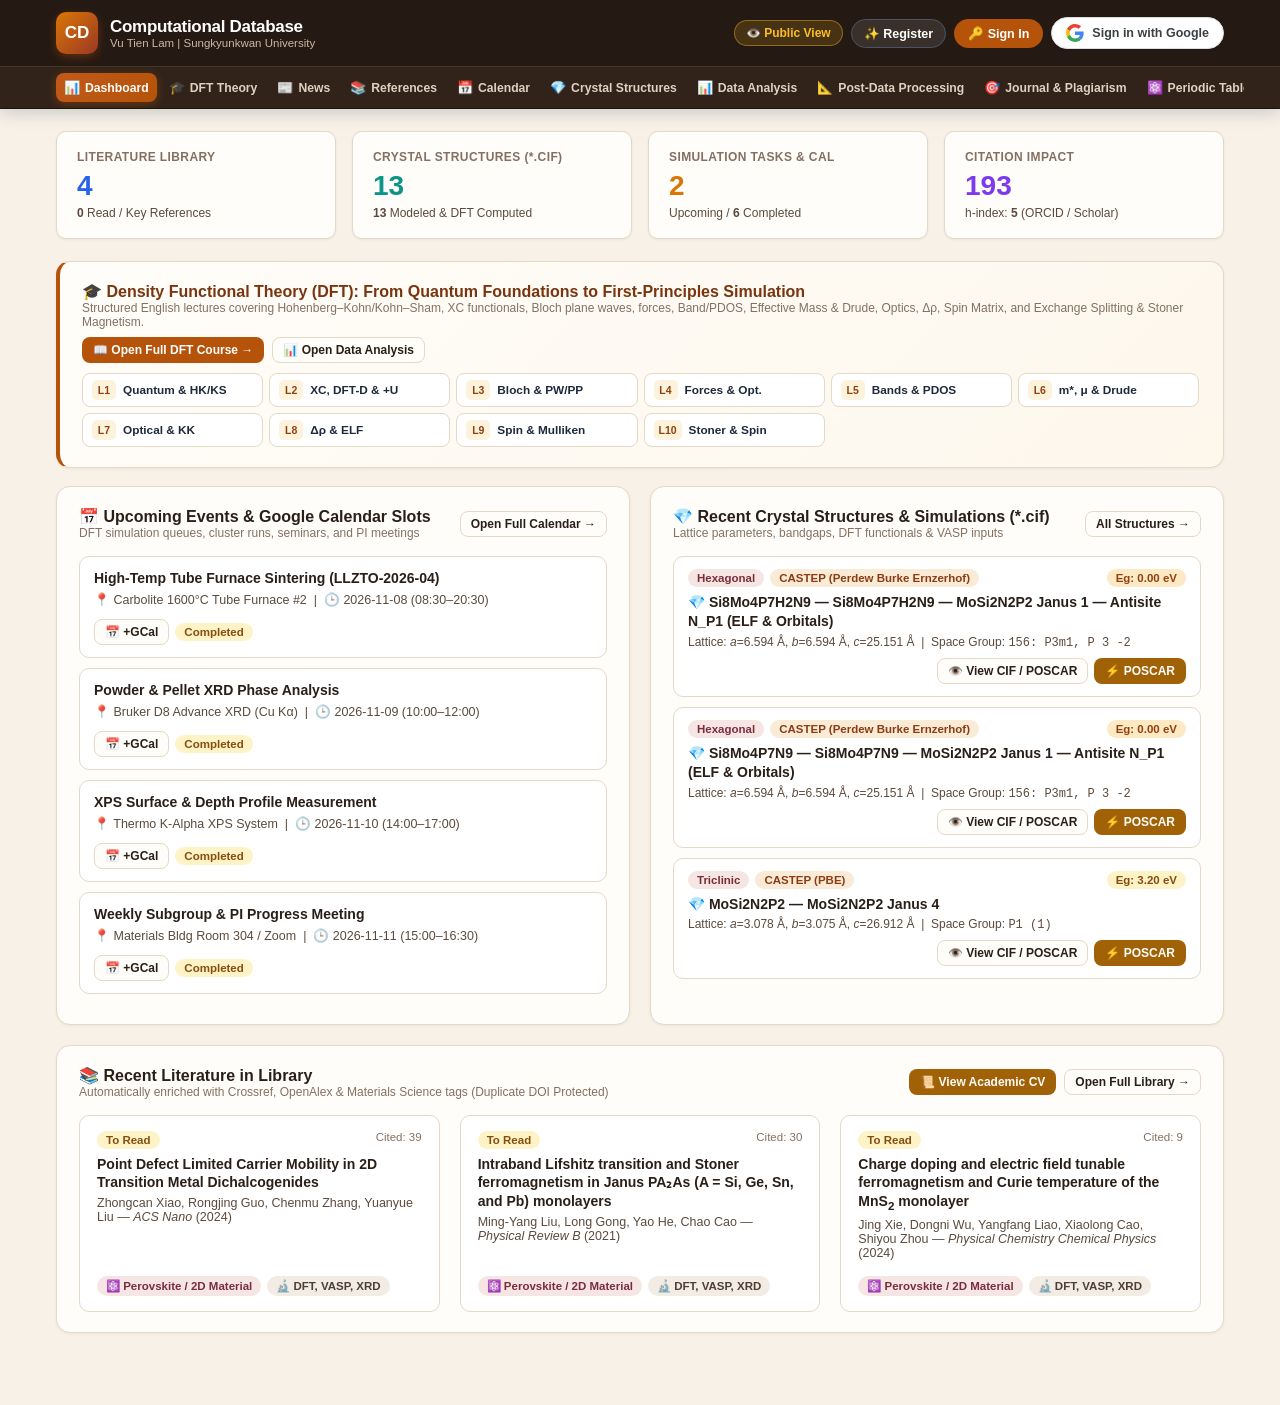
==== frontend/index.html @ 826d5e35 "v178: Move Potential & Polarization plots above 4 KPI cards and compact top control toolbar into 3 c" ====
<!DOCTYPE html>
<html lang="en">
<head>
  <meta charset="UTF-8" />
  <meta name="viewport" content="width=device-width, initial-scale=1.0" />
  <title>Computational Database — Vu Tien Lam | Sungkyunkwan University</title>
  <link rel="stylesheet" href="styles.css?v=178_v116_vesta_viewer" onerror="this.href='/static/styles.css?v=178_v116_vesta_viewer'" />
  <!-- Publication Math Typography: STIX Two Text (MathType / Times) + KaTeX 0.16.11 (Word/LaTeX Equation Engine) -->
  <link rel="preconnect" href="https://fonts.googleapis.com" />
  <link rel="preconnect" href="https://fonts.gstatic.com" crossorigin />
  <link rel="stylesheet" href="https://fonts.googleapis.com/css2?family=STIX+Two+Text:ital,wght@0,400;0,600;0,700;1,400;1,600&display=swap" />
  <link rel="stylesheet" href="https://cdn.jsdelivr.net/npm/katex@0.16.11/dist/katex.min.css" onerror="this.onerror=null;this.href='https://cdnjs.cloudflare.com/ajax/libs/KaTeX/0.16.11/katex.min.css';" />
  <script src="https://cdn.jsdelivr.net/npm/katex@0.16.11/dist/katex.min.js" onerror="var s=document.createElement('script');s.src='https://cdnjs.cloudflare.com/ajax/libs/KaTeX/0.16.11/katex.min.js';document.head.appendChild(s);"></script>
  <!-- Google Identity Services for OAuth 2.0 Sign-In & Google Calendar API -->
  <script src="https://accounts.google.com/gsi/client" async defer></script>
  <!-- Client-side PptxGenJS fallback when hosted on GitHub Pages -->
  <script src="https://cdn.jsdelivr.net/gh/gitbrent/pptxgenjs@3.12.0/dist/pptxgen.bundle.js" async></script>
  <!-- Client-side Mammoth.js for Word (.docx) extraction on GitHub Pages -->
  <script src="https://cdnjs.cloudflare.com/ajax/libs/mammoth/1.6.0/mammoth.browser.min.js"></script>
  <!-- Client-side PDF.js for PDF text extraction on GitHub Pages -->
  <script src="https://cdnjs.cloudflare.com/ajax/libs/pdf.js/3.11.174/pdf.min.js"></script>
  <!-- Client-side html2pdf.js for Academic Plagiarism PDF Report generation -->
  <script src="https://cdnjs.cloudflare.com/ajax/libs/html2pdf.js/0.10.1/html2pdf.bundle.min.js"></script>
</head>
<body>

  <!-- ==================================================================== -->
  <!-- TOP HORIZONTAL HEADER & NAVIGATION TABS (ALL-DEVICE RESPONSIVE)      -->
  <!-- ==================================================================== -->
  <header class="top-app-header">
    <div class="header-upper">
      <div class="brand-header">
        <div class="brand-icon">CD</div>
        <div>
          <div class="brand-title">Computational Database</div>
          <div class="brand-subtitle" id="header-researcher-sub">Vu Tien Lam | Sungkyunkwan University</div>
        </div>
      </div>

      <div style="display:flex; align-items:center; gap:10px; flex-wrap:wrap;">
        <!-- Topbar Admin Controls: User Accounts Directory & Sync/Export data.json (Strict Admin Only) -->
        <div class="quick-doi-bar strict-admin-only" style="display:flex; align-items:center; gap:8px; flex-wrap:wrap;">
          <button
            class="btn btn-outline strict-admin-only"
            style="background:rgba(194,89,26,0.22); color:#fde68a; border-color:#c26a1b; font-size:13px; font-weight:600; padding:7px 13px; border-radius:8px; display:flex; align-items:center; gap:6px;"
            onclick="openAdminUsersModal()"
            title="Inspect Registered Personal User Accounts & Content Updates"
          >
            👥 User Accounts <span id="header-users-count-badge" style="background:#b45309; color:#fff; border-radius:999px; padding:1px 7px; font-size:11px; font-weight:700;">0</span>
          </button>
          <button
            class="btn btn-outline strict-admin-only"
            style="background:rgba(217,119,6,0.18); color:#fde68a; border-color:#d97706; font-size:13px; font-weight:600; padding:7px 14px; border-radius:8px; display:flex; align-items:center; gap:6px;"
            onclick="syncOrExportDataJson()"
            title="Direct Cloud Sync to GitHub or Export data.json"
          >
            ☁️ Sync/Export data.json
          </button>
        </div>

        <!-- User / Admin Account Auth Bar -->
        
        <div class="google-auth-bar" id="google-auth-bar"></div>
      </div>
    </div>

    <!-- Mobile Compact Dropdown Navigation Bar (Mobile Only) -->
    <div class="mobile-tab-nav-bar mobile-only">
      <button type="button" class="mobile-nav-step-btn" onclick="stepMobileTab(-1)" title="Previous Tab" aria-label="Previous Tab">◀</button>
      
      <div class="mobile-tab-dropdown-wrap">
        <div class="mobile-tab-display-pill" id="mobile-tab-current-pill">
          <span class="mobile-tab-icon" id="mobile-nav-icon">📊</span>
          <span class="mobile-tab-title" id="mobile-nav-title">Dashboard</span>
          <span class="mobile-tab-caret">▼</span>
        </div>
        <select id="mobile-tab-select" class="mobile-tab-native-select" onchange="switchTab(this.value)" aria-label="Select Navigation Tab">
          <option value="dashboard">📊 Dashboard</option>
          <option value="dft-theory">🎓 DFT Theory</option>
          <option value="news">📰 News &amp; Articles</option>
          <option value="literature">📚 References (Literature)</option>
          <option value="calendar">📅 Calendar &amp; Google Calendar</option>
          <option value="structures">💎 Crystal Structures (*.cif)</option>
          <option value="castep">📊 Data Analysis</option>
          <option value="post-data">📐 Post-Data Processing</option>
          <option value="weekly-report" class="admin-only">📽️ Weekly Report (PPTX)</option>
          <option value="manuscript">🎯 Journal Finder &amp; Plagiarism</option>
          <option value="toolkit">⚛️ Periodic Table &amp; Calc</option>
          <option value="cv">📜 Academic CV</option>
        </select>
      </div>

      <button type="button" class="mobile-nav-step-btn" onclick="stepMobileTab(1)" title="Next Tab" aria-label="Next Tab">▶</button>
      
      <button type="button" class="mobile-nav-toggle-strip-btn" onclick="toggleMobileHorizontalStrip()" title="Toggle Horizontal Tabs Strip" aria-label="Toggle Horizontal Tabs">
        <span id="mobile-strip-toggle-icon">☰</span>
      </button>
    </div>

    <!-- Horizontal Navigation Tabs Row -->
    <div class="header-nav-wrapper">
      <nav class="horizontal-tabs" id="main-horizontal-nav">
        <button class="nav-btn active" data-tab="dashboard" onclick="switchTab('dashboard', this)">
          <span class="nav-icon">📊</span> Dashboard
        </button>
        <button class="nav-btn" data-tab="dft-theory" onclick="switchTab('dft-theory', this)">
          <span class="nav-icon">🎓</span> DFT Theory
        </button>
        <button class="nav-btn" data-tab="news" onclick="switchTab('news', this)">
          <span class="nav-icon">📰</span> News
        </button>
        <button class="nav-btn" data-tab="literature" onclick="switchTab('literature', this)">
          <span class="nav-icon">📚</span> References
        </button>
        <button class="nav-btn" data-tab="calendar" onclick="switchTab('calendar', this)">
          <span class="nav-icon">📅</span> Calendar
        </button>
        <button class="nav-btn" data-tab="structures" onclick="switchTab('structures', this)">
          <span class="nav-icon">💎</span> Crystal Structures
        </button>
        <button class="nav-btn" data-tab="castep" onclick="switchTab('castep', this)">
          <span class="nav-icon">📊</span> Data Analysis
        </button>
        <button class="nav-btn" data-tab="post-data" onclick="switchTab('post-data', this)">
          <span class="nav-icon">📐</span> Post-Data Processing
        </button>
        <button class="nav-btn admin-only" data-tab="weekly-report" onclick="switchTab('weekly-report', this)">
          <span class="nav-icon">📽️</span> Weekly Report
        </button>
        <button class="nav-btn" data-tab="manuscript" onclick="switchTab('manuscript', this)">
          <span class="nav-icon">🎯</span> Journal &amp; Plagiarism
        </button>
        <button class="nav-btn" data-tab="toolkit" onclick="switchTab('toolkit', this)">
          <span class="nav-icon">⚛️</span> Periodic Table
        </button>
        <button class="nav-btn" data-tab="cv" onclick="switchTab('cv', this)">
          <span class="nav-icon">📜</span> Academic CV
        </button>
      </nav>
    </div>
  </header>

  <!-- Main Workspace -->
  <div class="main-workspace">
    <main class="content-container">

      <!-- Global Duplicate DOI Alert Banner -->
      <div id="duplicate-doi-banner" class="duplicate-alert-banner no-print">
        <div>
          <div style="font-weight:800; font-size:14px;">⚠️ Duplicate DOI Blocked — Paper Already Exists in Your Library!</div>
          <div id="duplicate-doi-text" style="font-size:13px; margin-top:3px;"></div>
        </div>
        <div style="display:flex; gap:8px; align-items:center;">
          <button class="btn btn-outline btn-sm" id="duplicate-view-btn">View Existing Paper</button>
          <button class="btn btn-danger btn-sm" onclick="hideDuplicateBanner()">✕ Dismiss</button>
        </div>
      </div>

      <!-- Active Personal Workspace / Admin Preview Context Banner -->
      <div id="workspace-context-banner" class="workspace-context-banner no-print" style="display:none;"></div>

      <!-- ================================================================ -->
      <!-- TAB 1: DASHBOARD OVERVIEW                                        -->
      <!-- ================================================================ -->
      <section id="tab-dashboard" class="tab-pane active">
        <div class="kpi-grid" id="dashboard-kpis"></div>

        <!-- Admin Exclusive Overview: Registered Personal User Accounts & Activity -->
        <div class="card strict-admin-only" style="border-left: 4px solid #b45309; background: linear-gradient(90deg, #faf3e8 0%, #fffdf9 100%); margin-bottom: 18px;">
          <div class="card-header" style="margin-bottom:10px; flex-wrap:wrap; gap:8px;">
            <div>
              <div class="card-title" style="color:#78350f;">👥 Registered Personal User Accounts, Groups &amp; Content Updates (Admin View)</div>
              <div style="font-size:12px; color:var(--text-muted);">Edit user profiles, change/reset passwords, organize users into Groups, and filter content visibility by Group or User</div>
            </div>
            <div style="display:flex; gap:8px; flex-wrap:wrap; align-items:center;">
              <button class="btn btn-outline btn-sm" onclick="openAdminEditUserModal(null)" title="Create a new personal user account">➕ Add User</button>
              <button class="btn btn-teal btn-sm" onclick="openAdminGroupsModal()" title="Create & manage user groups for visibility targeting">🏷️ Manage User Groups</button>
              <button class="btn btn-outline btn-sm" onclick="refreshCloudUsersNow(true)" title="Pull latest registered users & workspaces from Cloud">🔄 Refresh Live Cloud Users</button>
              <button class="btn btn-primary btn-sm" onclick="openAdminUsersModal()">🔍 Inspect All Users &amp; Manage →</button>
            </div>
          </div>
          <div id="dashboard-admin-users-kpi"></div>
          <div class="admin-dash-users-toolbar">
            <div class="admin-dash-users-filters">
              <input type="text" id="admin-dash-users-search" class="admin-dash-users-search" placeholder="Search users by name, email, role, group..." oninput="renderDashboardAdminUsersSummary()" />
              <select id="admin-dash-users-group-filter" class="admin-dash-users-select" onchange="renderDashboardAdminUsersSummary()" title="Filter users by group">
                <option value="ALL">All Groups</option>
              </select>
              <select id="admin-dash-users-status-filter" class="admin-dash-users-select" onchange="renderDashboardAdminUsersSummary()" title="Filter users by account status or auth method">
                <option value="ALL">All Statuses</option>
                <option value="ACTIVE">Active Only</option>
                <option value="SUSPENDED">Suspended Only</option>
                <option value="GOOGLE">Google Linked</option>
                <option value="EMAIL">Email Auth Only</option>
              </select>
              <select id="admin-dash-users-sort" class="admin-dash-users-select" onchange="renderDashboardAdminUsersSummary()" title="Sort users">
                <option value="recent">Sort: Recent Activity</option>
                <option value="uploads">Sort: Most Uploads</option>
                <option value="cifs">Sort: Most CIFs</option>
                <option value="name">Sort: Name (A–Z)</option>
                <option value="registered">Sort: Newest Joined</option>
              </select>
            </div>
            <div class="admin-dash-users-controls">
              <span id="admin-dash-users-filter-count" style="font-size:11.5px; font-weight:700; color:#786354;"></span>
              <div class="mp-view-segmented">
                <button type="button" class="mp-seg-btn active" id="btn-admin-users-view-cards" onclick="setAdminDashUsersViewMode('cards')" title="Card Grid View">Cards</button>
                <button type="button" class="mp-seg-btn" id="btn-admin-users-view-list" onclick="setAdminDashUsersViewMode('list')" title="Compact Table List View">List</button>
                <button type="button" class="mp-seg-btn" id="btn-admin-users-view-analytics" onclick="setAdminDashUsersViewMode('analytics')" title="User Statistics &amp; Contribution Analytics">Analytics</button>
              </div>
              <button type="button" class="mp-btn-xs" onclick="exportAdminUsersStatsCsv()" title="Export user directory &amp; upload statistics as CSV">Export CSV</button>
            </div>
          </div>
          <div id="dashboard-admin-users-summary"></div>
          <div id="dashboard-admin-users-pagination-bar" class="mp-pagination-bar standalone" style="display:none;"></div>
        </div>

        <!-- Featured Academic Curriculum Card: DFT Theory Overview (10 Lectures Linked to Live Data Analysis) -->
        <div class="card dft-dash-card">
          <div class="card-header" style="margin-bottom:10px; flex-wrap:wrap; gap:8px;">
            <div>
              <div class="card-title" style="color:#78350f;">🎓 Density Functional Theory (DFT): From Quantum Foundations to First-Principles Simulation</div>
              <div id="dashboard-dft-card-sub" style="font-size:12px; color:var(--text-muted);">Structured English lectures covering Hohenberg–Kohn/Kohn–Sham, XC functionals, Bloch plane waves, forces, Band/PDOS, Effective Mass &amp; Drude, Optics, &Delta;&rho;, Spin Matrix, and Exchange Splitting &amp; Stoner Magnetism.</div>
            </div>
            <div style="display:flex; gap:8px; flex-wrap:wrap; align-items:center;">
              <button type="button" class="btn btn-outline btn-sm strict-admin-only" onclick="openDftLectureEditorModal(null)" title="Add a new lecture to the DFT Theory curriculum (Admin Only)">➕ Add Lecture</button>
              <button type="button" class="btn btn-primary btn-sm" onclick="openDftTheoryLecture('lec1')">📖 Open Full DFT Course &rarr;</button>
              <button type="button" class="btn btn-outline btn-sm" onclick="switchTabByName('castep')">📊 Open Data Analysis</button>
            </div>
          </div>
          <div id="dashboard-dft-lectures-pills" class="dft-dash-pills-grid"></div>
        </div>

        <div class="grid-2">
          <!-- Upcoming Events & Google Calendar Slots -->
          <div class="card">
            <div class="card-header">
              <div>
                <div class="card-title">📅 Upcoming Events &amp; Google Calendar Slots</div>
                <div style="font-size:12px; color:var(--text-muted);">DFT simulation queues, cluster runs, seminars, and PI meetings</div>
              </div>
              <button class="btn btn-outline btn-sm" onclick="switchTabByName('calendar')">Open Full Calendar →</button>
            </div>
            <div id="dashboard-schedule-list"></div>
          </div>

          <!-- Recent Crystal Structures & Simulations (*.cif) -->
          <div class="card">
            <div class="card-header">
              <div>
                <div class="card-title">💎 Recent Crystal Structures &amp; Simulations (*.cif)</div>
                <div style="font-size:12px; color:var(--text-muted);">Lattice parameters, bandgaps, DFT functionals &amp; VASP inputs</div>
              </div>
              <button class="btn btn-outline btn-sm" onclick="switchTabByName('structures')">All Structures →</button>
            </div>
            <div id="dashboard-structures-list"></div>
          </div>
        </div>

        <!-- Recent Literature Library -->
        <div class="card">
          <div class="card-header">
            <div>
              <div class="card-title">📚 Recent Literature in Library</div>
              <div style="font-size:12px; color:var(--text-muted);">Automatically enriched with Crossref, OpenAlex &amp; Materials Science tags (Duplicate DOI Protected)</div>
            </div>
            <div style="display:flex; gap:8px; flex-wrap:wrap;">
              <button class="btn btn-teal btn-sm" onclick="switchTabByName('cv')">📜 View Academic CV</button>
              <button class="btn btn-outline btn-sm" onclick="switchTabByName('literature')">Open Full Library →</button>
            </div>
          </div>
          <div id="dashboard-papers-list"></div>
        </div>
      </section>

      <!-- ================================================================ -->
      <!-- TAB 1B: DENSITY FUNCTIONAL THEORY (DFT) — 10-LECTURE CURRICULUM  -->
      <!-- ================================================================ -->
      <section id="tab-dft-theory" class="tab-pane">
        <div class="dft-theory-hero">
          <div class="dft-hero-left">
            <div class="dft-hero-eyebrow">COMPUTATIONAL MATERIALS PHYSICS &bull; FIRST-PRINCIPLES CURRICULUM</div>
            <h1 class="dft-hero-title">🎓 Density Functional Theory (DFT): Theory &amp; Practice</h1>
            <p class="dft-hero-desc">
              A complete graduate-level theoretical overview from the many-body Schr&ouml;dinger equation to electronic band structure, carrier effective mass, Drude transport, linear-response optics, charge density difference, and orbital-resolved spin matrices—paired with hands-on examples inside the live <strong>Data Analysis</strong> workbench.
            </p>
          </div>
          <div class="dft-hero-right">
            <div class="dft-search-box">
              <span class="dft-search-ico">&#128269;</span>
              <input type="text" id="dft-theory-search-input" class="dft-search-input" placeholder="Search topic, equation, or keyword (e.g. Kohn-Sham, HSE06, Drude, Kramers)..." oninput="filterDftLectures(this.value)" />
            </div>
            <div class="dft-hero-meta">
              <span id="dft-theory-search-status" class="dft-hero-badge" style="display:none;"></span>
              <button type="button" class="btn btn-primary btn-sm strict-admin-only" onclick="openDftLectureEditorModal(null)" title="Create and publish a new DFT Theory lecture (Admin Only)">&#10133; Add Lecture</button>
              <button type="button" class="btn btn-outline btn-sm strict-admin-only" onclick="resetDftLecturesToDefault()" title="Restore built-in DFT lectures and references (Admin Only)">&#8634; Reset Defaults</button>
              <button type="button" class="btn btn-teal btn-sm" onclick="switchTabByName('castep')">&#128202; Launch Data Analysis &rarr;</button>
            </div>
          </div>
        </div>

        <!-- Inner Lecture Sub-Tabs (Lecture 1 ... Lecture 10) -->
        <div id="dft-theory-lecture-tabs" class="dft-lec-tabs-bar" role="tablist" aria-label="DFT Theory Lectures"></div>

        <!-- Active Lecture Reading & Practice Stage -->
        <div id="dft-theory-lecture-stage" class="dft-lec-stage"></div>
      </section>

      <!-- ================================================================ -->
      <!-- TAB: RESEARCH NEWS & SCIENTIFIC PUBLICATIONS                      -->
      <!-- ================================================================ -->
      <section id="tab-news" class="tab-pane">
        <!-- News Catalog View (Grid & Filters) -->
        <div id="news-catalog-view">
        <!-- News Header Bar -->
        <div class="news-pane-header">
          <div class="news-pane-titles">
            <div class="news-eyebrow">SKKU COMPUTATIONAL MATERIALS RESEARCH</div>
            <h2 class="news-heading">📰 Lab News &amp; Scientific Articles</h2>
            <p class="news-subheading">Research articles, DFT breakthroughs, scientific highlights, and lab communications from the Sungkyunkwan University Materials Simulation Lab.</p>
          </div>
          <div class="news-header-actions">
            <button id="news-import-word-btn" class="btn btn-outline admin-only" onclick="triggerWordImport()" title="Import &amp; auto-detect content, formulas, tables, figures from Word (.docx)">
              📥 Import Word (.docx)
            </button>
            <input type="file" id="news-word-file-input" accept=".docx,application/vnd.openxmlformats-officedocument.wordprocessingml.document" style="display:none;" onchange="handleWordFileInput(event)">
            <button id="news-new-article-btn" class="btn btn-primary admin-only" onclick="openNewsEditorModal()" title="Compose &amp; publish a new research article or announcement">
              ✍️ + New Article
            </button>
          </div>
        </div>

        <!-- News Control Bar: Category Filters & Real-Time Search -->
        <div class="news-control-bar">
          <div class="news-filter-pills" id="news-category-filters">
            <button class="news-filter-pill active" data-category="all" onclick="filterNewsCategory('all', this)">All Topics (<span id="news-count-all">0</span>)</button>
            <button class="news-filter-pill" data-category="Research Article" onclick="filterNewsCategory('Research Article', this)">🔬 Research Articles (<span id="news-count-research">0</span>)</button>
            <button class="news-filter-pill" data-category="Lab Highlight" onclick="filterNewsCategory('Lab Highlight', this)">⭐ Lab Highlights (<span id="news-count-highlight">0</span>)</button>
            <button class="news-filter-pill" data-category="Communication" onclick="filterNewsCategory('Communication', this)">⚡ Communications (<span id="news-count-comm">0</span>)</button>
            <button class="news-filter-pill" data-category="Computational" onclick="filterNewsCategory('Computational', this)">💻 Computational DFT (<span id="news-count-comp">0</span>)</button>
            <button class="news-filter-pill" data-category="Announcement" onclick="filterNewsCategory('Announcement', this)">📢 Announcements (<span id="news-count-ann">0</span>)</button>
          </div>
          <div class="news-search-wrapper">
            <span class="news-search-icon">🔍</span>
            <input type="text" id="news-search-input" class="news-search-input" placeholder="Search news by title, author, keyword, or content..." oninput="handleNewsSearch(this.value)">
            <button class="news-search-clear" id="news-search-clear-btn" onclick="clearNewsSearch()" title="Clear search">✕</button>
          </div>
        </div>

        <!-- News Articles Container (Most Recent & Annual Volumes) -->
        <div id="news-articles-container" class="news-catalog-container">
          <!-- Dynamically populated by renderNewsTab() -->
        </div>

                <!-- News Empty State -->
        <div id="news-empty-state" class="news-empty-state" style="display:none;">
          <div class="news-empty-icon">📰</div>
          <div class="news-empty-title">No articles found</div>
          <div class="news-empty-text">No articles matched your selected category filter or search keywords.</div>
        </div>
      </div>
      <!-- End #news-catalog-view -->

        <!-- ============================================================ -->
        <!-- FULL-PAGE SCIENTIFIC ARTICLE READER VIEW (Direct Full Page)  -->
        <!-- ============================================================ -->
        <div id="news-full-article-view" style="display:none;" class="news-full-article-view">
          <!-- Top Sticky Navigation & Action Bar -->
          <div class="news-article-top-bar">
            <div style="display:flex; align-items:center; gap:12px; flex-wrap:wrap;">
              <button type="button" class="btn btn-outline btn-sm news-back-btn" onclick="closeNewsFullArticleView()">
                ← Back to All Articles
              </button>
              <div class="news-article-breadcrumb" id="news-article-breadcrumb">
                News &gt; Research Article
              </div>
            </div>
            <div class="news-article-actions" style="display:flex; align-items:center; gap:8px; flex-wrap:wrap;">
              <button type="button" class="btn btn-outline btn-sm" onclick="printNewsArticle()" title="Print / Export to PDF">🖨️ Print / PDF</button>
              <button type="button" class="btn btn-outline btn-sm" onclick="copyNewsCitation()" title="Copy Citation">📋 Cite</button>
              <button type="button" class="btn btn-outline btn-sm" onclick="copyNewsShareLink()" title="Copy Link to Article">🔗 Share Link</button>
              <button type="button" id="news-full-admin-edit-btn" class="btn btn-primary btn-sm admin-only" onclick="editCurrentJournalArticle()" title="Edit this article">✏️ Edit Article</button>
            </div>
          </div>

          <!-- Main Academic Paper Body (Full Page Layout) -->
          <article class="journal-paper-container news-full-paper-page" id="news-full-paper-body">
            <!-- Dynamically populated by openNewsJournalModal() -->
          </article>

          <!-- Bottom Navigation Bar -->
          <div class="news-article-bottom-bar" style="margin-top:28px; padding-top:18px; border-top:1px solid #ebd8c1; display:flex; justify-content:space-between; align-items:center;">
            <button type="button" class="btn btn-outline news-back-btn" onclick="closeNewsFullArticleView()">
              ← Back to All Articles
            </button>
            <button type="button" class="btn btn-primary btn-sm" onclick="window.scrollTo({top:0, behavior:'smooth'})">
              ↑ Back to Top
            </button>
          </div>
        </div>
      </section>

      <!-- ================================================================ -->
      <!-- TAB 2: LITERATURE & AUTOMATIC DOI IMPORT                         -->
      <!-- ================================================================ -->
      <section id="tab-literature" class="tab-pane">
        <!-- Visitor Read-Only Notice -->
        <div class="public-mode-banner visitor-only">
          <div>
            👁️ <strong>Public Viewer Mode:</strong> You are viewing the verified computational materials literature library. Sign in or register a personal account (or link with Google) to import and manage your own reference papers by DOI.
          </div>
          <div style="display:flex; gap:6px;">
            <button class="btn btn-outline btn-sm" onclick="openAuthModal('register')">✨ Register</button>
            <button class="btn btn-primary btn-sm" onclick="openAuthModal('signin')">👤 Sign In</button>
          </div>
        </div>

        <div class="card admin-only" style="background: linear-gradient(135deg, #2d1e15, #4d3322); color: #fffdf9; border: none;">
          <div class="card-header" style="margin-bottom:10px;">
            <div>
              <div class="card-title" style="color:#fff; font-size:17px;">🔗 Automatic Paper Import via DOI Link (with Duplicate Protection)</div>
              <div style="font-size:12.5px; color:#cbd5e1; margin-top:2px;">
                Paste any DOI or publisher URL. If the DOI has already been added previously, the system will alert you and prevent duplicate insertion.
              </div>
            </div>
          </div>
          <div style="display:flex; gap:10px; flex-wrap:wrap;">
            <input
              type="text"
              id="lit-doi-input"
              placeholder="Paste DOI or URL, e.g. https://doi.org/10.1038/s41560-020-00748-8 or 10.1038/s41563-019-0431-3"
              style="flex:1; min-width:240px; padding:11px 14px; border-radius:8px; border:1px solid #334155; font-size:13.5px;"
              onkeydown="if(event.key==='Enter') handleLitDoiFetch()"
            />
            <button class="btn btn-primary owner-only-btn" id="lit-doi-btn" onclick="handleLitDoiFetch()">
              ⚡ Auto-Fetch &amp; Add Paper
            </button>
            <button class="btn btn-outline owner-only-btn" style="background:rgba(255,255,255,0.1); color:#fff; border-color:#475569;" onclick="openPaperModal()">
              + Manual Entry
            </button>
          </div>
          <!-- Admin Visibility / Audience Control for DOI Auto-Import -->
          <div class="strict-admin-only" style="margin-top:10px; background:rgba(15,23,42,0.65); border:1px solid #334155; border-radius:8px; padding:9px 12px;">
            <div style="display:flex; align-items:center; gap:10px; flex-wrap:wrap;">
              <span style="font-size:12px; font-weight:700; color:#93c5fd;">🛡️ Admin Visibility for Imported Paper:</span>
              <select id="lit-doi-visibility" onchange="handleVisibilitySelectChange('lit-doi')" style="padding:5px 10px; border-radius:6px; border:1px solid #475569; background:#1e293b; color:#f8fafc; font-size:12.5px; font-weight:600;">
                <option value="Public">🌍 Public — Visible to Everyone</option>
                <option value="Users">👥 All Logged-In Users — Registered Accounts Only</option>
                <option value="Groups">🏷️ User Group(s) — Selected User Groups</option>
                <option value="Specific">🎯 Specific User(s) / Group(s) — Custom Selection</option>
                <option value="Private">🔒 Private — Administrator Only</option>
              </select>
              <button type="button" class="btn btn-outline btn-sm" style="background:rgba(255,255,255,0.08); color:#bfdbfe; border-color:#475569; padding:3px 9px; font-size:11.5px;" onclick="openAdminGroupsModal()">🏷️ Manage Groups</button>
              <span style="font-size:11.5px; color:#94a3b8;">(You can also change visibility anytime via ✏️ Edit)</span>
            </div>
            <div id="lit-doi-specific-box" class="specific-users-picker-wrap" style="display:none; margin-top:8px;"></div>
          </div>
          <div style="margin-top:10px; font-size:12px; color:#94a3b8; display:flex; gap:8px; align-items:center; flex-wrap:wrap;">
            <span>Test DOIs:</span>
            <button class="btn btn-sm" style="background:#7f1d1d; color:#fecdd3;" onclick="fillSampleDoi('10.1038/s41563-019-0431-3')">⚠️ Test Duplicate DOI (10.1038/s41563-019-0431-3)</button>
            <button class="btn btn-sm" style="background:#334155; color:#e2e8f0;" onclick="fillSampleDoi('10.1038/s41560-020-00748-8')">Nature Energy (Solid-State Battery)</button>
            <button class="btn btn-sm" style="background:#334155; color:#e2e8f0;" onclick="fillSampleDoi('10.1126/science.1249625')">Science (Perovskite Solar Cells)</button>
          </div>
        </div>

        <div class="card">
          <div class="card-header">
            <div style="display:flex; gap:10px; flex:1; flex-wrap:wrap;">
              <input
                type="text"
                id="paper-search"
                placeholder="Search by title, author, DOI, material formula (e.g. LLZO, MXene), or tag (XRD, XPS)..."
                style="flex:1; min-width:220px; padding:8px 12px; border:1px solid var(--border-color); border-radius:8px; font-size:13px;"
                oninput="renderPapersList()"
              />
              <select id="paper-status-filter" onchange="renderPapersList()" style="padding:8px 12px; border:1px solid var(--border-color); border-radius:8px; font-size:13px;">
                <option value="ALL">All Reading Statuses</option>
                <option value="To Read">To Read</option>
                <option value="Reading">Reading</option>
                <option value="Read">Read</option>
                <option value="Key Reference">Key Reference</option>
                <option value="Cited in Thesis">Cited in Thesis</option>
              </select>
              <select id="paper-audience-filter" class="strict-admin-only audience-group-filter-select" onchange="renderPapersList()" style="padding:8px 12px; border:1px solid #93c5fd; background:#eff6ff; color:#1e3a8a; font-weight:600; border-radius:8px; font-size:13px;" title="Filter displayed papers by Visibility Mode or Target User Group">
                <option value="ALL">🛡️ All Audiences &amp; Groups</option>
              </select>
              <select id="paper-folder-filter" class="strict-admin-only" onchange="renderPapersList()" style="padding:8px 12px; border:1px solid #d9bf9f; background:#faf4ea; color:#7c2d12; font-weight:600; border-radius:8px; font-size:13px;" title="Filter displayed papers by Admin Library or User Private Folder (Admin Only)">
                <option value="ALL">All Folders</option>
              </select>
            </div>
            <button class="btn btn-outline btn-sm" onclick="exportAllBibtex()">📋 Copy All BibTeX</button>
          </div>

          <!-- References Batch Action Toolbar (Admin & Personal Users) -->
          <div class="batch-action-bar admin-only" id="paper-batch-bar" style="display:flex; flex-direction:column; gap:10px; background:#f8fafc; border:1px solid #e2e8f0; border-radius:10px; padding:10px 14px; margin-bottom:12px; font-size:13px;">
            <div style="display:flex; align-items:center; justify-content:space-between; gap:12px; flex-wrap:wrap; width:100%;">
              <div style="display:flex; align-items:center; gap:10px;">
                <label style="display:inline-flex; align-items:center; gap:6px; cursor:pointer; font-weight:700; color:#1e293b; margin:0;">
                  <input type="checkbox" id="paper-select-all-cb" onchange="toggleSelectAllPapers(this.checked)" style="width:16px; height:16px; accent-color:var(--primary); cursor:pointer;" />
                  Select All
                </label>
                <span id="paper-batch-count-text" style="color:#64748b; font-size:12.5px; font-weight:600;">• 0 selected</span>
              </div>

              <!-- Rich Batch Customization Controls (Visible when >=1 selected) -->
              <div id="paper-batch-custom-controls" style="display:none; align-items:center; gap:8px; flex-wrap:wrap;">
                <!-- 1. Batch Visibility (Strict Admin Only) -->
                <div class="strict-admin-only" style="display:inline-flex; align-items:center; gap:5px; background:#eff6ff; border:1px solid #bfdbfe; padding:4px 8px; border-radius:7px;">
                  <span style="font-size:11.5px; font-weight:700; color:#1e3a8a;">🛡️ Visibility:</span>
                  <select id="batch-lit-visibility" onchange="handleVisibilitySelectChange('batch-lit')" style="padding:4px 8px; border-radius:5px; border:1px solid #93c5fd; font-size:12px; background:#fff; color:#0f172a; font-weight:600;">
                    <option value="Public">🌍 Public</option>
                    <option value="Users">👥 All Users</option>
                    <option value="Groups">🏷️ User Group(s)...</option>
                    <option value="Specific">🎯 Specific User(s) / Group(s)...</option>
                    <option value="Private">🔒 Private</option>
                  </select>
                  <button type="button" class="btn btn-primary btn-sm" style="padding:4px 9px; font-size:11.5px;" onclick="applyBatchPapersVisibility()">Apply</button>
                </div>

                <!-- 2. Batch Reading Status -->
                <div style="display:inline-flex; align-items:center; gap:5px; background:#f1f5f9; border:1px solid #cbd5e1; padding:4px 8px; border-radius:7px;">
                  <span style="font-size:11.5px; font-weight:700; color:#334155;">📖 Status:</span>
                  <select id="batch-lit-status" style="padding:4px 8px; border-radius:5px; border:1px solid #cbd5e1; font-size:12px; background:#fff; color:#0f172a;">
                    <option value="To Read">To Read</option>
                    <option value="Reading">Reading</option>
                    <option value="Read">Read</option>
                    <option value="Key Reference">Key Reference</option>
                    <option value="Cited in Thesis">Cited in Thesis</option>
                  </select>
                  <button type="button" class="btn btn-outline btn-sm" style="padding:4px 9px; font-size:11.5px; background:#fff;" onclick="applyBatchPapersField('status')">Apply</button>
                </div>

                <!-- 3. Batch Weekly Report Toggle -->
                <div style="display:inline-flex; align-items:center; gap:5px; background:#f1f5f9; border:1px solid #cbd5e1; padding:4px 8px; border-radius:7px;">
                  <span style="font-size:11.5px; font-weight:700; color:#334155;">📽️ Report:</span>
                  <select id="batch-lit-report" style="padding:4px 8px; border-radius:5px; border:1px solid #cbd5e1; font-size:12px; background:#fff; color:#0f172a;">
                    <option value="1">Include in Report</option>
                    <option value="0">Remove from Report</option>
                  </select>
                  <button type="button" class="btn btn-outline btn-sm" style="padding:4px 9px; font-size:11.5px; background:#fff;" onclick="applyBatchPapersField('report')">Apply</button>
                </div>

                <button type="button" class="btn btn-outline btn-sm" style="padding:5px 10px; font-size:12px;" onclick="copySelectedPapersBibtex()">📋 Copy BibTeX</button>
                <button type="button" class="btn btn-outline btn-sm" id="paper-batch-clear-btn" style="padding:5px 10px; font-size:12px;" onclick="clearSelectedPapers()">Clear Selection</button>
                <button type="button" class="btn btn-danger btn-sm" id="paper-batch-delete-btn" style="font-weight:700; background:#dc2626; color:#ffffff; border:none; display:inline-flex; align-items:center; gap:4px; padding:5px 11px; font-size:12px;" onclick="deleteSelectedPapers()">
                  🗑️ Delete Selected (<span id="paper-batch-delete-count">0</span>)
                </button>
              </div>
            </div>
            <!-- Compact Searchable Specific User Picker for Batch Visibility -->
            <div id="batch-lit-specific-box" class="specific-users-picker-wrap strict-admin-only" style="display:none; width:100%;"></div>
          </div>

          <div id="papers-list-container"></div>
          <div id="papers-pagination-bar" class="mp-pagination-bar standalone" style="display:none;"></div>
        </div>
      </section>

      <!-- ================================================================ -->
      <!-- TAB 3: DEDICATED CALENDAR & GOOGLE CALENDAR SYNC                 -->
      <!-- ================================================================ -->
      <section id="tab-calendar" class="tab-pane">
        <!-- Visitor Read-Only Notice -->
        <div class="public-mode-banner visitor-only">
          <div>
            👁️ <strong>Public Viewer Mode:</strong> You are viewing research milestones and seminar schedules. Sign in or register a personal account (or link with Google) to schedule your own events and sync with Google Calendar.
          </div>
          <div style="display:flex; gap:6px;">
            <button class="btn btn-outline btn-sm" onclick="openAuthModal('register')">✨ Register</button>
            <button class="btn btn-primary btn-sm" onclick="openAuthModal('signin')">👤 Sign In</button>
          </div>
        </div>

        <!-- Minimal Professional Calendar Header Bar (Single Unified Calendar + Google Sync) -->
        <div class="cal-header-bar">
          <div class="cal-header-info">
            <div class="cal-header-title-row">
              <h2 class="cal-header-title">Research Calendar</h2>
              <span class="cal-header-pill">KST &middot; GMT+9</span>
              <span id="cal-sync-status-badge" class="cal-header-pill is-status">Sync Ready</span>
            </div>
            <div class="cal-header-sub">
              Synced with Google Calendar (<strong id="calendar-active-email-label">lamvt.skku@gmail.com</strong>)
            </div>
          </div>

          <div class="cal-header-actions">
            <button type="button" class="cal-act-btn cal-act-btn-primary owner-only-btn admin-only" onclick="openScheduleModal()">
              + Add Event
            </button>
            <button type="button" class="cal-act-btn cal-act-btn-sync" id="btn-sync-google-cal" onclick="syncWithGoogleCalendarApi()" title="Sync Google Calendar events into this schedule">
              <svg width="14" height="14" viewBox="0 0 24 24" fill="none" stroke="currentColor" stroke-width="2.2" stroke-linecap="round" stroke-linejoin="round"><polyline points="23 4 23 10 17 10"/><polyline points="1 20 1 14 7 14"/><path d="M3.51 9a9 9 0 0 1 14.85-3.36L23 10M1 14l4.64 4.36A9 9 0 0 0 20.49 15"/></svg>
              Sync Google
            </button>
            <div class="cal-more-wrap" id="cal-more-wrap">
              <button type="button" class="cal-act-btn cal-act-btn-ghost" onclick="toggleCalMoreMenu(event)" title="Import / Export .ics &amp; Google Calendar">
                More ▾
              </button>
              <div class="cal-more-menu" id="cal-more-menu">
                <button type="button" class="cal-more-item" onclick="toggleCalMoreMenu(); toggleIcsImportBox();">
                  Import GCal (.ics)
                </button>
                <button type="button" class="cal-more-item" onclick="toggleCalMoreMenu(); exportScheduleToIcs();">
                  Export Schedule (.ics)
                </button>
                <a href="https://calendar.google.com/calendar/u/0/r" target="_blank" rel="noopener noreferrer" class="cal-more-item" onclick="toggleCalMoreMenu();">
                  Open Google Calendar ↗
                </a>
              </div>
            </div>
          </div>
        </div>

        <!-- Live Google Calendar Connection Drawer (Zero-OAuth-403 Direct iCal / Public Email Sync) -->
        <div id="gcal-import-drawer" class="card" style="display:none; background:#faf5ec; border:1px solid #d9bf9f; margin-bottom:14px;">
          <div class="card-header" style="margin-bottom:8px; flex-wrap:wrap; gap:8px;">
            <div>
              <div class="card-title" style="font-size:14px; color:#7c2d12;">Connect Personal Google Calendar (<span id="gcal-drawer-email-label">lamvt.skku@gmail.com</span>)</div>
              <div style="font-size:12px; color:#5c493c; line-height:1.45; margin-top:2px;">
                <strong>Option A (Keep Calendar Private):</strong> Open <a href="https://calendar.google.com/calendar/u/0/r/settings" target="_blank" rel="noopener noreferrer" style="color:#9a3412; font-weight:700; text-decoration:underline;">Google Calendar Settings ↗</a> &rarr; click your calendar on the left &rarr; copy <strong>"Secret address in iCal format"</strong> and paste below (saved permanently for auto-sync).<br/>
                <strong>Option B (Sync by Email Alone):</strong> In <a href="https://calendar.google.com/calendar/u/0/r/settings" target="_blank" rel="noopener noreferrer" style="color:#9a3412; font-weight:700; text-decoration:underline;">Google Calendar Settings ↗</a>, check <strong>"Make available to public"</strong> &rarr; then simply click <strong>Sync Google</strong>.
              </div>
            </div>
            <button type="button" class="btn btn-outline btn-sm" onclick="toggleIcsImportBox()">Close</button>
          </div>
          <div style="display:flex; gap:8px; flex-wrap:wrap; align-items:center;">
            <input type="text" id="gcal-ics-url-input" placeholder="Paste Google Calendar 'Secret address in iCal format' (https://calendar.google.com/calendar/ical/.../basic.ics)..." style="flex:1; min-width:220px; padding:7px 11px; border:1px solid #d4bfa4; border-radius:6px; font-size:12.5px; background:#fffdf9;" onkeydown="if(event.key==='Enter'){event.preventDefault(); handleGcalIcsUrlFetch();}" />
            <button type="button" class="btn btn-primary btn-sm" onclick="handleGcalIcsUrlFetch()">Save &amp; Sync Live</button>
            <input type="file" id="gcal-ics-file-input" accept=".ics" style="display:none;" onchange="handleGcalIcsFile(event)" />
            <button type="button" class="btn btn-outline btn-sm" onclick="document.getElementById('gcal-ics-file-input').click()">Upload .ics File</button>
          </div>
        </div>

        <!-- Upgraded Multi-View Interactive Calendar (Month / Week / Day / Agenda) -->
        <div class="card cal-pro-card">
          <div class="cal-pro-toolbar">
            <div class="cal-pro-nav-group">
              <button type="button" class="cal-pro-nav-btn" onclick="resetCalendarToday()">Today</button>
              <button type="button" class="cal-pro-nav-btn" onclick="navigateCalendar(-1)" title="Previous period">◀</button>
              <button type="button" class="cal-pro-nav-btn" onclick="navigateCalendar(1)" title="Next period">▶</button>
              <div class="cal-pro-title" id="cal-month-title">November 2026</div>
            </div>

            <div class="cal-pro-filters">
              <input type="text" id="cal-search-input" class="cal-pro-search" placeholder="Search events, locations, participants..." oninput="renderMonthlyCalendar()" />
              <select id="cal-category-filter" class="cal-pro-select" onchange="renderMonthlyCalendar()" title="Filter calendar by Event Category">
                <option value="ALL">All Categories</option>
              </select>
              <select id="cal-status-filter" class="cal-pro-select" onchange="renderMonthlyCalendar()" title="Filter calendar by Event Status">
                <option value="ALL">All Statuses</option>
                <option value="Scheduled">Scheduled</option>
                <option value="In Progress">In Progress</option>
                <option value="Completed">Completed</option>
              </select>
            </div>

            <div class="mp-view-segmented" role="group" aria-label="Calendar View Mode">
              <button type="button" class="mp-seg-btn active" id="btn-cal-mode-month" onclick="setCalendarViewMode('month')">Month</button>
              <button type="button" class="mp-seg-btn" id="btn-cal-mode-week" onclick="setCalendarViewMode('week')">Week</button>
              <button type="button" class="mp-seg-btn" id="btn-cal-mode-day" onclick="setCalendarViewMode('day')">Day</button>
              <button type="button" class="mp-seg-btn" id="btn-cal-mode-agenda" onclick="setCalendarViewMode('agenda')">Agenda</button>
            </div>
          </div>

          <div class="cal-pro-legend-bar">
            <div id="cal-legend-items" class="cal-legend-items"></div>
            <div id="cal-active-count-label" style="font-weight:700; color:#7c2d12; white-space:nowrap;"></div>
          </div>

          <div class="cal-stage-wrap">
            <div id="calendar-view-stage">
              <div id="monthly-calendar-grid"></div>
            </div>
          </div>
        </div>

        <!-- Event List with 1-Click Add to Google Calendar -->
        <div class="card">
          <div class="card-header">
            <div>
              <div class="card-title">📋 All Scheduled Events &amp; 1-Click Google Calendar Push</div>
              <div style="font-size:12px; color:var(--text-muted);">Click <strong>"📅 +Google Cal"</strong> on any event to add it directly to your Google Calendar</div>
            </div>
            <div style="display:flex; gap:8px; flex-wrap:wrap; align-items:center;">
              <select id="schedule-status-filter" onchange="renderScheduleList()" style="padding:7px 12px; border:1px solid var(--border-color); border-radius:8px; font-size:13px;">
                <option value="ALL">All Statuses</option>
                <option value="Scheduled">Scheduled</option>
                <option value="In Progress">In Progress</option>
                <option value="Completed">Completed</option>
              </select>
              <select id="schedule-audience-filter" class="strict-admin-only audience-group-filter-select" onchange="renderScheduleList()" style="padding:7px 12px; border:1px solid #93c5fd; background:#eff6ff; color:#1e3a8a; font-weight:600; border-radius:8px; font-size:13px;" title="Filter displayed events by Visibility Mode or Target User Group">
                <option value="ALL">🛡️ All Audiences &amp; Groups</option>
              </select>
            </div>
          </div>

          <!-- Calendar Events Batch Action Toolbar (Admin & Personal Users) -->
          <div class="batch-action-bar admin-only" id="sched-batch-bar" style="display:flex; flex-direction:column; gap:10px; background:#f8fafc; border:1px solid #e2e8f0; border-radius:10px; padding:10px 14px; margin-bottom:12px; font-size:13px;">
            <div style="display:flex; align-items:center; justify-content:space-between; gap:12px; flex-wrap:wrap; width:100%;">
              <div style="display:flex; align-items:center; gap:10px;">
                <label style="display:inline-flex; align-items:center; gap:6px; cursor:pointer; font-weight:700; color:#1e293b; margin:0;">
                  <input type="checkbox" id="sched-select-all-cb" onchange="toggleSelectAllSchedule(this.checked)" style="width:16px; height:16px; accent-color:var(--primary); cursor:pointer;" />
                  Select All Events
                </label>
                <span id="sched-batch-count-text" style="color:#64748b; font-size:12.5px; font-weight:600;">• 0 selected</span>
              </div>

              <div id="sched-batch-custom-controls" style="display:none; align-items:center; gap:8px; flex-wrap:wrap;">
                <!-- 1. Batch Visibility (Strict Admin Only) -->
                <div class="strict-admin-only" style="display:inline-flex; align-items:center; gap:5px; background:#eff6ff; border:1px solid #bfdbfe; padding:4px 8px; border-radius:7px;">
                  <span style="font-size:11.5px; font-weight:700; color:#1e3a8a;">🛡️ Visibility:</span>
                  <select id="batch-sched-visibility" onchange="handleVisibilitySelectChange('batch-sched')" style="padding:4px 8px; border-radius:5px; border:1px solid #93c5fd; font-size:12px; background:#fff; color:#0f172a; font-weight:600;">
                    <option value="Public">🌍 Public</option>
                    <option value="Users">👥 All Users</option>
                    <option value="Groups">🏷️ User Group(s)...</option>
                    <option value="Specific">🎯 Specific User(s) / Group(s)...</option>
                    <option value="Private">🔒 Private</option>
                  </select>
                  <button type="button" class="btn btn-primary btn-sm" style="padding:4px 9px; font-size:11.5px;" onclick="applyBatchScheduleVisibility()">Apply</button>
                </div>

                <!-- 2. Batch Status -->
                <div style="display:inline-flex; align-items:center; gap:5px; background:#f1f5f9; border:1px solid #cbd5e1; padding:4px 8px; border-radius:7px;">
                  <span style="font-size:11.5px; font-weight:700; color:#334155;">📌 Status:</span>
                  <select id="batch-sched-status" style="padding:4px 8px; border-radius:5px; border:1px solid #cbd5e1; font-size:12px; background:#fff; color:#0f172a;">
                    <option value="Scheduled">Scheduled</option>
                    <option value="In Progress">In Progress</option>
                    <option value="Completed">Completed</option>
                  </select>
                  <button type="button" class="btn btn-outline btn-sm" style="padding:4px 9px; font-size:11.5px; background:#fff;" onclick="applyBatchScheduleField('status')">Apply</button>
                </div>

                <!-- 3. Batch Priority -->
                <div style="display:inline-flex; align-items:center; gap:5px; background:#f1f5f9; border:1px solid #cbd5e1; padding:4px 8px; border-radius:7px;">
                  <span style="font-size:11.5px; font-weight:700; color:#334155;">🔥 Priority:</span>
                  <select id="batch-sched-priority" style="padding:4px 8px; border-radius:5px; border:1px solid #cbd5e1; font-size:12px; background:#fff; color:#0f172a;">
                    <option value="High">High</option>
                    <option value="Normal">Normal</option>
                    <option value="Low">Low</option>
                  </select>
                  <button type="button" class="btn btn-outline btn-sm" style="padding:4px 9px; font-size:11.5px; background:#fff;" onclick="applyBatchScheduleField('priority')">Apply</button>
                </div>

                <!-- 4. Batch Weekly Report -->
                <div style="display:inline-flex; align-items:center; gap:5px; background:#f1f5f9; border:1px solid #cbd5e1; padding:4px 8px; border-radius:7px;">
                  <span style="font-size:11.5px; font-weight:700; color:#334155;">📽️ Report:</span>
                  <select id="batch-sched-report" style="padding:4px 8px; border-radius:5px; border:1px solid #cbd5e1; font-size:12px; background:#fff; color:#0f172a;">
                    <option value="1">Include in Report</option>
                    <option value="0">Remove from Report</option>
                  </select>
                  <button type="button" class="btn btn-outline btn-sm" style="padding:4px 9px; font-size:11.5px; background:#fff;" onclick="applyBatchScheduleField('report')">Apply</button>
                </div>

                <button type="button" class="btn btn-outline btn-sm" style="padding:5px 10px; font-size:12px;" onclick="clearSelectedSchedule()">Clear Selection</button>
                <button type="button" class="btn btn-danger btn-sm" style="font-weight:700; background:#dc2626; color:#ffffff; border:none; display:inline-flex; align-items:center; gap:4px; padding:5px 11px; font-size:12px;" onclick="deleteSelectedSchedule()">
                  🗑️ Delete Selected (<span id="sched-batch-delete-count">0</span>)
                </button>
              </div>
            </div>
            <div id="batch-sched-specific-box" class="specific-users-picker-wrap strict-admin-only" style="display:none; width:100%;"></div>
          </div>

          <div id="schedule-list-container"></div>
          <div id="schedule-pagination-bar" class="mp-pagination-bar standalone" style="display:none;"></div>
        </div>
      </section>

      <!-- ================================================================ -->
      <!-- TAB 4: CRYSTAL STRUCTURES & SIMULATION DATABASE (*.CIF / POSCAR) -->
      <!-- ================================================================ -->
      <section id="tab-structures" class="tab-pane">
        <!-- Visitor Read-Only Notice -->
        <div class="public-mode-banner visitor-only">
          <div>
            👁️ <strong>Public Viewer Mode:</strong> You are browsing the crystal structure &amp; DFT database. Sign in or register a personal account (or link with Google) to upload *.cif files, edit lattice parameters, or calculate POSCAR in your workspace.
          </div>
          <div style="display:flex; gap:6px;">
            <button class="btn btn-outline btn-sm" onclick="openAuthModal('register')">✨ Register</button>
            <button class="btn btn-primary btn-sm" onclick="openAuthModal('signin')">👤 Sign In</button>
          </div>
        </div>

        <!-- Collapsible CIF Upload Panel (Admin Only — toggled from top bar to keep workspace clutter-free) -->
        <div id="cif-upload-panel" class="card admin-only" style="display:none; background:#faf5ed; border:1px solid #dfd2bf; padding:14px 16px; margin-bottom:12px;">
          <div style="display:flex; justify-content:space-between; align-items:center; gap:10px; flex-wrap:wrap; margin-bottom:10px;">
            <div>
              <div style="font-weight:700; font-size:14px; color:#0f172a;">Upload *.cif File</div>
              <div style="font-size:12px; color:#64748b;">Drag &amp; drop any CIF file (Materials Project, ICSD, COD) to auto-parse lattice vectors, space group, and POSCAR.</div>
            </div>
            <div style="display:flex; gap:6px; align-items:center;">
              <button type="button" class="mp-btn-outline" onclick="triggerCifFileInput()">Browse *.cif</button>
              <button type="button" class="mp-btn-outline" onclick="toggleCifUploadPanel()">Close</button>
            </div>
          </div>

          <div class="cif-drop-zone mp-cif-drop" id="cif-drop-zone" onclick="triggerCifFileInput()">
            <input type="file" id="cif-file-input" accept=".cif,.txt" multiple style="display:none;" onchange="handleCifFileSelect(event)" />
            <div style="font-weight:600; font-size:13px; color:#3d2b1f;">Drop one or multiple *.cif files here, or click to browse</div>
            <div style="font-size:11.5px; color:#786354; margin-top:2px;">Auto-assigns unique Structure ID (CD-XXXX), detects duplicates &amp; classifies folders</div>
          </div>

          <div class="strict-admin-only" style="margin-top:10px; display:flex; align-items:center; gap:8px; flex-wrap:wrap; font-size:12px; color:#334155;">
            <span style="font-weight:600;">Default Visibility:</span>
            <select id="cif-upload-visibility" onchange="handleVisibilitySelectChange('cif-upload')" class="mp-select" style="width:auto; min-width:190px;">
              <option value="Public">Public — Everyone</option>
              <option value="Users">All Logged-In Users</option>
              <option value="Groups">Selected User Group(s)</option>
              <option value="Specific">Specific User(s) / Group(s)</option>
              <option value="Private">Private — Admin Only</option>
            </select>
            <button type="button" class="mp-btn-outline" onclick="openAdminGroupsModal()">Manage Groups</button>
            <div id="cif-upload-specific-box" class="specific-users-picker-wrap" style="display:none; width:100%; margin-top:6px;"></div>
          </div>
        </div>

        <!-- Materials Project Inspired Explorer Layout -->
        <div class="mp-workspace" id="struct-single-bar">
          <!-- Row 1: Clean Minimal Top Action & Counter Bar -->
          <div class="mp-topbar">
            <div class="mp-topbar-left">
              <!-- Signature MP Reset + Material Count Split Pill -->
              <div class="mp-status-pill">
                <button type="button" class="mp-reset-btn" onclick="resetAllStructureFilters()" title="Reset all filters &amp; search">Reset</button>
                <span class="mp-count-badge" id="struct-db-stats">0 materials</span>
              </div>

              <!-- Export Table CSV Button -->
              <button type="button" class="mp-btn-outline" onclick="exportStructuresTableCsv()" title="Export currently displayed table as CSV">
                Export Table
              </button>

              <!-- Minimalist Search Input -->
              <div class="mp-search-wrap">
                <svg class="mp-search-svg" viewBox="0 0 24 24" width="14" height="14" fill="none" stroke="currentColor" stroke-width="2">
                  <circle cx="11" cy="11" r="7"></circle>
                  <line x1="21" y1="21" x2="16.65" y2="16.65"></line>
                </svg>
                <input type="text" id="struct-search" placeholder="Search ID (CD-0001), formula, material, space group..." oninput="renderStructuresList()" autocomplete="off" />
                <button type="button" id="struct-search-clear" onclick="clearStructSearch()" title="Clear search" style="display:none;">&times;</button>
              </div>
            </div>

            <div class="mp-topbar-right">
              <!-- Mobile Filter Drawer Toggle -->
              <button type="button" class="mp-btn-outline mp-mobile-filter-btn" onclick="mpToggleDrawerTab('filters')">
                Filters
              </button>

              <!-- Clean Segmented View Mode Switcher -->
              <div class="mp-view-segmented" id="struct-view-btn-group">
                <button type="button" class="mp-seg-btn active" id="btn-struct-view-details" onclick="setStructureDisplayMode('details')">Table</button>
                <button type="button" class="mp-seg-btn" id="btn-struct-view-cards" onclick="setStructureDisplayMode('cards')">Cards</button>
                <button type="button" class="mp-seg-btn" id="btn-struct-view-grouped" onclick="setStructureDisplayMode('grouped')">Folders</button>
                <button type="button" class="mp-seg-btn" id="btn-struct-view-compact" onclick="setStructureDisplayMode('compact')" style="display:none;">Compact</button>
              </div>

              <!-- Clean Admin Action Buttons -->
              <button type="button" class="mp-btn-outline admin-only" onclick="toggleCifUploadPanel()" title="Upload *.cif file">
                Upload CIF
              </button>
              <button type="button" class="mp-btn-outline admin-only" onclick="openManageFoldersModal()" title="Manage Project Folders">
                Folders
              </button>
              <button type="button" class="mp-btn-primary admin-only" onclick="openStructureModal()" title="Add New Crystal Structure">
                + New Structure
              </button>
            </div>
          </div>

          <!-- Batch Action Bar (Only visible when 1+ structures are selected) -->
          <div class="batch-action-bar admin-only mp-batch-bar" id="struct-batch-bar" style="display:none;">
            <div style="display:flex; align-items:center; gap:8px;">
              <span id="struct-batch-count-text" style="color:#0f766e; font-weight:700;">0 selected</span>
              <button type="button" class="mp-btn-xs" onclick="clearSelectedStructures()">Clear</button>
            </div>

            <div id="struct-batch-custom-controls" style="display:flex; align-items:center; gap:8px; flex-wrap:wrap;">
              <div class="mp-batch-group admin-only">
                <span>Folder:</span>
                <select id="batch-struct-folder" class="mp-select-xs" style="max-width:140px;"></select>
                <button type="button" class="mp-btn-xs mp-btn-xs-teal" onclick="applyBatchStructuresFolder()">Move</button>
              </div>

              <div class="mp-batch-group">
                <span>Type:</span>
                <select id="batch-struct-type" class="mp-select-xs">
                  <option value="Bulk 3D">Bulk 3D</option>
                  <option value="2D Monolayer">2D Monolayer</option>
                  <option value="Surface Slab">Surface Slab</option>
                  <option value="Defect Supercell">Defect Supercell</option>
                </select>
                <button type="button" class="mp-btn-xs" onclick="applyBatchStructuresField('structure_type')">Apply</button>
              </div>

              <div class="mp-batch-group">
                <span>Status:</span>
                <select id="batch-struct-status" class="mp-select-xs">
                  <option value="Relaxed">Relaxed</option>
                  <option value="Unrelaxed">Unrelaxed</option>
                  <option value="SCF / DOS">SCF / DOS</option>
                  <option value="Running">Running</option>
                  <option value="Published">Published</option>
                </select>
                <button type="button" class="mp-btn-xs" onclick="applyBatchStructuresField('calc_status')">Apply</button>
              </div>

              <div class="mp-batch-group">
                <span>DFT:</span>
                <select id="batch-struct-functional" class="mp-select-xs">
                  <option value="PBE">PBE</option>
                  <option value="HSE06">HSE06</option>
                  <option value="PBE+U">PBE+U</option>
                  <option value="PBE + DFT-D3">PBE + DFT-D3</option>
                  <option value="SCAN">SCAN</option>
                </select>
                <button type="button" class="mp-btn-xs" onclick="applyBatchStructuresField('dft_functional')">Apply</button>
              </div>

              <div class="strict-admin-only mp-batch-group">
                <span>Visibility:</span>
                <select id="batch-struct-visibility" onchange="handleVisibilitySelectChange('batch-struct')" class="mp-select-xs">
                  <option value="Public">Public</option>
                  <option value="Users">All Users</option>
                  <option value="Groups">Groups...</option>
                  <option value="Specific">Specific...</option>
                  <option value="Private">Private</option>
                </select>
                <button type="button" class="mp-btn-xs mp-btn-xs-teal" onclick="applyBatchStructuresVisibility()">Apply</button>
              </div>

              <button type="button" class="mp-btn-xs" onclick="recalculateFormulasFromStructures(true, false)" title="Auto-fill exact formula from atomic coordinates for selected structures">Auto-fill Formula</button>
              <button type="button" class="mp-btn-xs mp-btn-xs-danger" onclick="deleteSelectedStructures()">
                Delete (<span id="struct-batch-delete-count">0</span>)
              </button>
            </div>
            <div id="batch-struct-specific-box" class="specific-users-picker-wrap strict-admin-only" style="display:none; width:100%;"></div>
          </div>

          <!-- Main Materials Project Explorer Frame: Vertical Rail + Collapsible Drawer + Clean Grid -->
          <div class="mp-explorer-shell" id="mp-explorer-shell">
            <!-- Left Vertical Tab Rail (Filters / Columns) -->
            <div class="mp-rail">
              <button type="button" class="mp-rail-tab active" id="mp-rail-filters" onclick="mpToggleDrawerTab('filters')" title="Toggle Filters Panel">
                <svg viewBox="0 0 24 24" width="14" height="14" fill="none" stroke="currentColor" stroke-width="2">
                  <polygon points="22 3 2 3 10 12.46 10 19 14 21 14 12.46 22 3"></polygon>
                </svg>
                <span>Filters</span>
              </button>
              <button type="button" class="mp-rail-tab" id="mp-rail-columns" onclick="mpToggleDrawerTab('columns')" title="Choose Visible Columns">
                <svg viewBox="0 0 24 24" width="14" height="14" fill="none" stroke="currentColor" stroke-width="2">
                  <rect x="3" y="3" width="18" height="18" rx="2"></rect>
                  <line x1="9" y1="3" x2="9" y2="21"></line>
                  <line x1="15" y1="3" x2="15" y2="21"></line>
                </svg>
                <span>Columns</span>
              </button>
            </div>

            <!-- Collapsible Left Drawer -->
            <aside class="mp-drawer" id="mp-side-drawer">
              <!-- Panel A: Filters -->
              <div id="mp-drawer-filters" class="mp-drawer-panel">
                <!-- Accordion 1: Project Folder (Open) -->
                <div class="mp-acc-section open">
                  <button type="button" class="mp-acc-header" onclick="mpToggleAccordion(this)">
                    <span class="mp-acc-caret">▾</span> Project Folder
                  </button>
                  <div class="mp-acc-body">
                    <label class="mp-field-label" for="struct-project-filter">Research Folder</label>
                    <select id="struct-project-filter" onchange="renderStructuresList()" class="mp-select">
                      <option value="ALL">All Folders</option>
                    </select>
                  </div>
                </div>

                <!-- Accordion 2: Symmetry (Open) -->
                <div class="mp-acc-section open">
                  <button type="button" class="mp-acc-header" onclick="mpToggleAccordion(this)">
                    <span class="mp-acc-caret">▾</span> Symmetry &amp; Structure
                  </button>
                  <div class="mp-acc-body">
                    <label class="mp-field-label" for="struct-system-filter">Crystal System</label>
                    <select id="struct-system-filter" onchange="renderStructuresList()" class="mp-select" style="margin-bottom:8px;">
                      <option value="ALL">All Systems</option>
                      <option value="Cubic">Cubic</option>
                      <option value="Tetragonal">Tetragonal</option>
                      <option value="Hexagonal">Hexagonal</option>
                      <option value="Orthorhombic">Orthorhombic</option>
                      <option value="Monoclinic">Monoclinic</option>
                      <option value="Triclinic">Triclinic</option>
                    </select>

                    <label class="mp-field-label" for="struct-type-filter">Structure Type</label>
                    <select id="struct-type-filter" onchange="renderStructuresList()" class="mp-select">
                      <option value="ALL">All Types</option>
                      <option value="Bulk 3D">Bulk 3D Crystal</option>
                      <option value="2D Monolayer">2D Monolayer / Layered</option>
                      <option value="Surface Slab">Surface Slab</option>
                      <option value="Defect Supercell">Defect Supercell</option>
                    </select>
                  </div>
                </div>

                <!-- Accordion: Smart Registry (Starred, Duplicates, Workflow Status) -->
                <div class="mp-acc-section">
                  <button type="button" class="mp-acc-header" onclick="mpToggleAccordion(this)">
                    <span class="mp-acc-caret">▸</span> Smart Registry
                  </button>
                  <div class="mp-acc-body">
                    <label class="mp-field-label" for="struct-smart-filter">Quick View</label>
                    <select id="struct-smart-filter" onchange="renderStructuresList()" class="mp-select" style="margin-bottom:8px;">
                      <option value="ALL">All Structures</option>
                      <option value="STARRED">Starred Only (★)</option>
                      <option value="DUPLICATES">Potential Duplicates</option>
                    </select>

                    <label class="mp-field-label" for="struct-status-filter">Workflow Status</label>
                    <select id="struct-status-filter" onchange="renderStructuresList()" class="mp-select">
                      <option value="ALL">All Statuses</option>
                      <option value="Relaxed">Relaxed</option>
                      <option value="Unrelaxed">Unrelaxed</option>
                      <option value="SCF / DOS">SCF / DOS</option>
                      <option value="Running">Running</option>
                      <option value="Published">Published</option>
                    </select>
                    <div id="mp-smart-summary" class="mp-smart-summary">★ 0 starred · 0 duplicates</div>
                    <button type="button" class="mp-btn-outline admin-only" style="width:100%; justify-content:center; height:28px; font-size:11.5px; margin-top:8px;" onclick="recalculateFormulasFromStructures(false, false)" title="Auto-recalculate Chemical Formula from atomic coordinates for all structures">Auto-fill All Formulas</button>
                  </div>
                </div>

                <!-- Accordion 3: Electronic Structure (Band Gap) -->
                <div class="mp-acc-section">
                  <button type="button" class="mp-acc-header" onclick="mpToggleAccordion(this)">
                    <span class="mp-acc-caret">▸</span> Electronic Structure
                  </button>
                  <div class="mp-acc-body">
                    <label class="mp-field-label">Band Gap Range (eV)</label>
                    <div style="display:flex; gap:6px; align-items:center;">
                      <input type="number" step="0.1" id="struct-eg-min" placeholder="Min" class="mp-input-sm" oninput="renderStructuresList()" />
                      <span style="color:#94a3b8; font-size:11px;">to</span>
                      <input type="number" step="0.1" id="struct-eg-max" placeholder="Max" class="mp-input-sm" oninput="renderStructuresList()" />
                    </div>
                  </div>
                </div>

                <!-- Accordion 4: Literature -->
                <div class="mp-acc-section">
                  <button type="button" class="mp-acc-header" onclick="mpToggleAccordion(this)">
                    <span class="mp-acc-caret">▸</span> Literature Link
                  </button>
                  <div class="mp-acc-body">
                    <select id="struct-paper-filter" onchange="renderStructuresList()" class="mp-select">
                      <option value="ALL">All Structures</option>
                      <option value="WITH_PAPER">With Linked Paper</option>
                      <option value="NO_PAPER">Without Paper</option>
                    </select>
                  </div>
                </div>

                <!-- Accordion 5: Visibility & Access (Strict Admin Only) -->
                <div class="mp-acc-section strict-admin-only">
                  <button type="button" class="mp-acc-header" onclick="mpToggleAccordion(this)">
                    <span class="mp-acc-caret">▸</span> Access &amp; Visibility
                  </button>
                  <div class="mp-acc-body">
                    <select id="struct-audience-filter" class="mp-select audience-group-filter-select" onchange="renderStructuresList()">
                      <option value="ALL">All Audiences</option>
                    </select>
                  </div>
                </div>

                <!-- Accordion 6: Sorting & Grouping -->
                <div class="mp-acc-section">
                  <button type="button" class="mp-acc-header" onclick="mpToggleAccordion(this)">
                    <span class="mp-acc-caret">▸</span> Sort Order
                  </button>
                  <div class="mp-acc-body">
                    <select id="struct-sort-by" onchange="renderStructuresList()" class="mp-select">
                      <option value="default">Default (Newest)</option>
                      <option value="id-asc">Structure ID (CD-0001 → ...)</option>
                      <option value="id-desc">Structure ID (Latest → First)</option>
                      <option value="starred-first">Starred First (★)</option>
                      <option value="name-asc">Material (A → Z)</option>
                      <option value="name-desc">Material (Z → A)</option>
                      <option value="formula-asc">Formula (A → Z)</option>
                      <option value="bandgap-asc">Band Gap (Low → High)</option>
                      <option value="bandgap-desc">Band Gap (High → Low)</option>
                      <option value="vol-asc">Volume (Small → Large)</option>
                      <option value="vol-desc">Volume (Large → Small)</option>
                    </select>

                    <div id="struct-group-by-wrap" style="display:none; margin-top:8px;">
                      <label class="mp-field-label" for="struct-group-by">Group By (Folders View)</label>
                      <select id="struct-group-by" onchange="renderStructuresList()" class="mp-select">
                        <option value="project" selected>Project Folder</option>
                        <option value="system">Crystal System</option>
                        <option value="type">Structure Type</option>
                        <option value="paper">Associated Paper</option>
                      </select>
                    </div>
                  </div>
                </div>
              </div>

              <!-- Panel B: Columns Toggle (Materials Project Style) -->
              <div id="mp-drawer-columns" class="mp-drawer-panel" style="display:none;">
                <div class="mp-col-header">
                  <span>Visible Columns</span>
                  <button type="button" class="mp-link-btn" onclick="mpResetDefaultColumns()">Reset</button>
                </div>
                <div id="mp-columns-checklist" class="mp-col-list"></div>
              </div>
            </aside>

            <!-- Right Main Content Area: Clean Table / Cards / Folders -->
            <div class="mp-grid-main">
              <div id="structures-list-container" class="mp-table-wrap"></div>
              <div id="struct-pagination-bar" class="mp-pagination-bar" style="display:none;"></div>
            </div>
          </div>
        </div>
      </section>

      <!-- ================================================================ -->
      <!-- TAB 4B: BIOVIA MATERIALS STUDIO & CASTEP SIMULATION STUDIO       -->
      <!-- ================================================================ -->
      <section id="tab-castep" class="tab-pane">
        <!-- Studio Top Command Header -->
        <div class="castep-studio-header">
          <div class="castep-studio-title-wrap">
            <div style="display:flex; align-items:center; gap:10px; flex-wrap:wrap;">
              <span class="castep-badge-logo">DATA ANALYSIS</span>
              <h2 style="margin:0; font-size:20px; font-weight:800; color:#0f172a; letter-spacing:-0.02em;">
                Computational Materials Data Analysis &amp; Simulation Workbench
              </h2>
              <span id="castep-machine-status-pill" class="castep-live-pill" style="background:#f1f5f9; color:#334155; border-color:#cbd5e1;">
                <span class="castep-pulse-dot" style="background:#64748b; animation:none;"></span>
                Ready • Mount Local Folder or Connect Local Server
              </span>
            </div>
            <p style="margin:4px 0 0 0; font-size:12.5px; color:#475569;">
              Full-page local job monitor, multi-format parser (<code>.cell</code>, <code>.param</code>, <code>.castep</code>, <code>.xsd</code>, <code>.geom</code>, <code>.bands</code>, <code>.xcd</code>, <code>.cif</code>, <code>POSCAR</code>), 3D supercell/slab/vacuum/adsorption structure builder, and electronic Band Structure &amp; DOS/PDOS analyzer.
            </p>
          </div>
          <div class="castep-header-actions">
            <input type="file" id="castep-file-upload-input" multiple accept=".cell,.param,.castep,.xsd,.geom,.bands,.xcd,.cif,.xyz,.msi,.outmol,.chdiff,.charg_frm,.den_fmt,.cube,.pdos_bin,.ome_bin,.cst_ome,.csv,.dat,.sbj,.txt,POSCAR,CONTCAR" style="display:none;" onchange="handleCastepFilesUpload(event)" />
            <input type="file" id="castep-folder-upload-input" webkitdirectory directory multiple style="display:none;" onchange="handleCastepFolderFallbackUpload(event)" />
            <button type="button" class="btn btn-outline btn-sm castep-action-btn" onclick="mountCastepLocalDirectory()" title="Mount a local Materials Studio / CASTEP calculation folder with direct browser read &amp; write access">
              📂 Mount Local Folder (Read/Write)
            </button>
            <button type="button" class="btn btn-outline btn-sm castep-action-btn" id="castep-refresh-active-folder-btn" onclick="refreshCastepJobFromDisk(null, this)" title="Re-read files from the active calculation folder on disk (detect newly added, modified, or removed files)">
              🔄 Refresh Folder
            </button>
            <button type="button" class="btn btn-outline btn-sm castep-action-btn" onclick="scanCastepLocalMachineJobs()" title="Scan local machine calculation directories for running and completed CASTEP jobs">
              🔍 Scan Machine Jobs
            </button>
            <button type="button" class="btn btn-outline btn-sm castep-action-btn" onclick="document.getElementById('castep-file-upload-input').click()" title="Import .cell, .param, .castep, .xsd, .geom, .bands, .xcd, .cif, or POSCAR files">
              📥 Import CASTEP / Structure Files
            </button>
            <button type="button" class="btn btn-teal btn-sm castep-action-btn" id="castep-batch-add-library-btn" onclick="addSelectedCastepJobsToLibrary()" title="Add selected CASTEP structures directly to the Crystal Structures Library">
              💎 Add Checked to Crystal Library (<span id="castep-checked-count">0</span>)
            </button>
            <button type="button" class="btn btn-primary btn-sm castep-action-btn" onclick="saveCastepStructureToWorkingFolder()" title="Save modified structure and input files directly back to the active calculation directory">
              💾 Save to Calculation Folder
            </button>
          </div>
        </div>

        <!-- 4 KPI Telemetry Cards -->
        <div class="castep-kpi-grid" id="castep-kpi-bar">
          <div class="castep-kpi-card">
            <div class="castep-kpi-label">🟢 ACTIVE / RUNNING JOBS ON MACHINE</div>
            <div class="castep-kpi-val" id="castep-kpi-running">0 Active</div>
            <div class="castep-kpi-sub" id="castep-kpi-running-sub">Mount a folder or connect local server</div>
          </div>
          <div class="castep-kpi-card">
            <div class="castep-kpi-label">✅ COMPLETED CASTEP CALCULATIONS</div>
            <div class="castep-kpi-val" id="castep-kpi-completed">0 Jobs</div>
            <div class="castep-kpi-sub" id="castep-kpi-completed-sub">No local calculations loaded yet</div>
          </div>
          <div class="castep-kpi-card">
            <div class="castep-kpi-label">🧱 ACTIVE STRUCTURE IN 3D BUILDER</div>
            <div class="castep-kpi-val" id="castep-kpi-formula">—</div>
            <div class="castep-kpi-sub" id="castep-kpi-lattice">Mount folder or import .cell / .cif / .xsd</div>
          </div>
          <div class="castep-kpi-card">
            <div class="castep-kpi-label">⚡ ENERGETICS &amp; ELECTRONIC BAND GAP</div>
            <div class="castep-kpi-val" id="castep-kpi-energy">—</div>
            <div class="castep-kpi-sub" id="castep-kpi-bandgap">Load .castep / .bands / .xcd results</div>
          </div>
        </div>

        <!-- Main Full-Page 2-Column Workbench -->
        <div class="castep-studio-workbench">
          <!-- LEFT SIDEBAR: CASTEP Job & Directory Manager -->
          <aside class="castep-jobs-sidebar">
            <div class="castep-sidebar-head">
              <div style="display:flex; justify-content:space-between; align-items:center; gap:6px;">
                <span style="font-weight:800; font-size:13.5px; color:#0f172a;">📁 Local Machine CASTEP Jobs</span>
                <span id="castep-jobs-total-badge" class="badge badge-blue">0 jobs</span>
              </div>
              <!-- Directory Path Bar -->
              <div style="display:flex; gap:4px; margin-top:8px;">
                <input type="text" id="castep-root-path-input" class="castep-input" value="" placeholder="Local folder path (or click Mount)..." style="font-size:11.5px; font-family:monospace;" />
                <button type="button" class="btn btn-outline btn-sm" style="padding:4px 8px; font-size:11.5px; white-space:nowrap;" onclick="scanCastepLocalMachineJobs()">Scan</button>
              </div>
              <!-- Project Quick Filters -->
              <div class="castep-filter-pills" style="margin-top:8px;">
                <button type="button" class="castep-pill active" data-filter="all" onclick="filterCastepJobs('all', this)">All</button>
                <button type="button" class="castep-pill" data-filter="running" onclick="filterCastepJobs('running', this)">🟢 Active</button>
                <button type="button" class="castep-pill" data-filter="geom" onclick="filterCastepJobs('geom', this)">📐 GeomOpt</button>
                <button type="button" class="castep-pill" data-filter="banddos" onclick="filterCastepJobs('banddos', this)">📈 Band/DOS</button>
                <button type="button" class="castep-pill" data-filter="optics" onclick="filterCastepJobs('optics', this)">🌈 Optics</button>
                <button type="button" class="castep-pill" data-filter="chdiff" onclick="filterCastepJobs('chdiff', this)">🔋 Δρ</button>
              </div>
              <button type="button" class="btn btn-outline btn-sm" style="width:100%; margin-top:7px; font-size:11.5px; font-weight:700; color:#0369a1; border-color:#7dd3fc; background:#f0f9ff;" onclick="switchCastepStagePane('gateway')">
                🖥️ Remote Gateway (<span id="castep-sidebar-gw-count">0</span>)
              </button>
              <!-- Search & Batch Select -->
              <div style="display:flex; gap:6px; align-items:center; margin-top:8px;">
                <input type="text" id="castep-job-search" class="castep-input" placeholder="Search job name, material, folder, file..." oninput="renderCastepJobsList()" style="font-size:12px;" />
              </div>
              <div style="display:flex; justify-content:space-between; align-items:center; margin-top:8px; padding-top:6px; border-top:1px solid #e2e8f0; font-size:11.5px; color:#475569;">
                <label style="display:flex; align-items:center; gap:5px; cursor:pointer; font-weight:600;">
                  <input type="checkbox" id="castep-select-all-jobs" onchange="toggleSelectAllCastepJobs(this.checked)" />
                  Select All Visible
                </label>
                <div style="display:flex; gap:8px; align-items:center;"><button type="button" class="castep-link-btn" style="color:#dc2626;" onclick="clearLoadedCastepJobs()" title="Clear loaded workspace jobs">Clear</button><button type="button" class="castep-link-btn" onclick="addCurrentCastepStructureToLibrary()">+ Library</button></div>
              </div>
            </div>

            <!-- Scrollable Jobs List -->
            <div class="castep-jobs-list" id="castep-jobs-list"></div>
          </aside>

          <!-- RIGHT MAIN STAGE: Full-Page Multi-View Workbench (No Popups!) -->
          <div class="castep-main-stage">
            <!-- Sub-Workspace Mode Tabs (Harmonious 2-Row 6x2 Grid) -->
            <div class="castep-stage-tabs castep-stage-tabs-2row">
              <!-- Row 1: Structure & Electronic Properties -->
              <button type="button" class="castep-stage-tab active" data-pane="builder" onclick="switchCastepStagePane('builder', this)">
                🧱 3D View
              </button>
              <button type="button" class="castep-stage-tab" data-pane="gateway" onclick="switchCastepStagePane('gateway', this)">
                🖥️ Gateway
              </button>
              <button type="button" class="castep-stage-tab" data-pane="electronic" onclick="switchCastepStagePane('electronic', this)">
                📈 Band &amp; PDOS
              </button>
              <button type="button" class="castep-stage-tab" data-pane="transport" onclick="switchCastepStagePane('transport', this)" title="Carrier Effective Mass (Band &amp; DOS), Semiconductor Mobility, Drude Effective Mass &amp; Relaxation Time (e⁻ / h⁺)">
                🚀 m* &amp; Drude
              </button>
              <button type="button" class="castep-stage-tab" data-pane="stoner" onclick="switchCastepStagePane('stoner', this)" title="Exchange Splitting (Δex), Spin Polarization at Fermi Level P(EF), Total Magnetic Moment (Mtot), Stoner Parameter (I) &amp; Stoner Criterion I·D(EF) from DOS/PDOS">
                🧭 Stoner
              </button>
              <button type="button" class="castep-stage-tab" data-pane="optics" onclick="switchCastepStagePane('optics', this)">
                🌈 Optical
              </button>
              <!-- Row 2: Potential, Polarization, Charge & Studio Tools -->
              <button type="button" class="castep-stage-tab" data-pane="potential" onclick="switchCastepStagePane('potential', this)" title="Planar-Averaged Electrostatic Potential V(z), Work Function (Φ), Built-in Field (E_in), CASTEP Berry-Phase Polarization &amp; Dipole Moment Analyzer">
                ⚡ Potential &amp; Polar.
              </button>
              <button type="button" class="castep-stage-tab" data-pane="chdiff" onclick="switchCastepStagePane('chdiff', this)">
                🔋 Charge Diff
              </button>
              <button type="button" class="castep-stage-tab" data-pane="mulliken" onclick="switchCastepStagePane('mulliken', this)">
                🧲 Mulliken &amp; Spin
              </button>
              <button type="button" class="castep-stage-tab" data-pane="convergence" onclick="switchCastepStagePane('convergence', this)">
                📉 Conv.
              </button>
              <button type="button" class="castep-stage-tab" data-pane="files" onclick="switchCastepStagePane('files', this)">
                📝 Files
              </button>
              <button type="button" id="castep-plot-style-toggle-btn" class="castep-stage-tab castep-stage-tab-fmt" onclick="toggleCastepPlotStyleBar()" title="Customize unified publication plot format (Font, Size, Border Width, Line Width, Ticks, Grid) across ALL CASTEP graphs">
                🎨 Plot Format
              </button>
            </div>

            <!-- Unified Publication Plot Style Customizer Bar (Applies live to Band, DOS, Optical, Spin Matrix, Mulliken, Charge Diff & Convergence) -->
            <div id="castep-plot-style-bar" style="display:none; padding:8px 12px; background:#f8fafc; border-bottom:1px solid #cbd5e1; font-size:11.5px;">
              <div class="castep-tb-row">
                <span class="castep-ctrl-grp" style="gap:5px;">
                  <strong style="color:#0f172a; font-size:12px;">🎨 Plot Style:</strong>
                  <button type="button" class="castep-preset-chip" data-style-preset="journal_tnr" onclick="applyCastepPlotStylePreset('journal_tnr')">📄 Journal (TNR)</button>
                  <button type="button" class="castep-preset-chip" data-style-preset="acs_arial" onclick="applyCastepPlotStylePreset('acs_arial')">🔬 Nature / ACS (Arial)</button>
                  <button type="button" class="castep-preset-chip" data-style-preset="presentation" onclick="applyCastepPlotStylePreset('presentation')">📽️ Presentation</button>
                  <button type="button" class="castep-preset-chip" data-style-preset="origin_grid" onclick="applyCastepPlotStylePreset('origin_grid')">▦ Origin (+ Grid)</button>
                </span>
                <div class="castep-tb-actions">
                  <button type="button" class="btn btn-outline btn-sm" onclick="resetCastepPlotStyle()">↺ Reset</button>
                  <button type="button" class="btn btn-outline btn-sm" onclick="toggleCastepPlotStyleBar(false)">✕ Hide</button>
                </div>
              </div>
              <div class="castep-tb-row">
                <span class="castep-ctrl-grp">
                  <label class="castep-field-lbl">Font:</label>
                  <select id="castep-ps-font" class="castep-input" onchange="updateCastepPlotStyleFromUI()">
                    <option value="&quot;Times New Roman&quot;, Times, Georgia, serif">Times New Roman</option>
                    <option value="Arial, Helvetica, sans-serif">Arial / Helvetica</option>
                    <option value="Georgia, &quot;Times New Roman&quot;, serif">Georgia Serif</option>
                    <option value="Calibri, &quot;Segoe UI&quot;, sans-serif">Calibri / Segoe UI</option>
                    <option value="Inter, sans-serif">Inter (Modern Sans)</option>
                    <option value="&quot;Courier New&quot;, monospace">Courier New</option>
                  </select>
                </span>
                <span class="castep-ctrl-grp">
                  <label class="castep-field-lbl">Title:</label>
                  <input id="castep-ps-title-size" type="number" min="10" max="22" step="1" value="14" class="castep-input" style="width:52px;" oninput="updateCastepPlotStyleFromUI()" />
                </span>
                <span class="castep-ctrl-grp">
                  <label class="castep-field-lbl">Axis:</label>
                  <input id="castep-ps-axis-size" type="number" min="9" max="20" step="1" value="13" class="castep-input" style="width:52px;" oninput="updateCastepPlotStyleFromUI()" />
                </span>
                <span class="castep-ctrl-grp">
                  <label class="castep-field-lbl">Ticks:</label>
                  <input id="castep-ps-tick-size" type="number" min="8" max="18" step="1" value="12" class="castep-input" style="width:52px;" oninput="updateCastepPlotStyleFromUI()" />
                </span>
                <span class="castep-ctrl-grp">
                  <label class="castep-field-lbl">Legend:</label>
                  <input id="castep-ps-legend-size" type="number" min="8" max="16" step="1" value="11" class="castep-input" style="width:52px;" oninput="updateCastepPlotStyleFromUI()" />
                </span>
                <span class="castep-ctrl-grp">
                  <label class="castep-field-lbl">Border:</label>
                  <input id="castep-ps-border-w" type="number" min="0.8" max="3.5" step="0.2" value="1.8" class="castep-input" style="width:54px;" oninput="updateCastepPlotStyleFromUI()" />
                </span>
                <span class="castep-ctrl-grp">
                  <label class="castep-field-lbl">Line:</label>
                  <input id="castep-ps-line-w" type="number" min="0.8" max="4.0" step="0.2" value="1.8" class="castep-input" style="width:54px;" oninput="updateCastepPlotStyleFromUI()" />
                </span>
                <span class="castep-ctrl-grp">
                  <label class="castep-field-lbl">Tick Dir:</label>
                  <select id="castep-ps-tick-dir" class="castep-input" onchange="updateCastepPlotStyleFromUI()">
                    <option value="in">Inward (Journal)</option>
                    <option value="out">Outward</option>
                    <option value="none">None</option>
                  </select>
                </span>
                <span class="castep-ctrl-grp">
                  <label class="castep-field-lbl">Grid:</label>
                  <select id="castep-ps-grid" class="castep-input" onchange="updateCastepPlotStyleFromUI()">
                    <option value="off">Off (Clean)</option>
                    <option value="subtle">Subtle</option>
                    <option value="normal">Visible</option>
                  </select>
                </span>
                <span class="castep-ctrl-grp">
                  <label class="castep-field-lbl">Ink:</label>
                  <select id="castep-ps-ink" class="castep-input" onchange="updateCastepPlotStyleFromUI()">
                    <option value="#000000">Pure Black</option>
                    <option value="#1e293b">Slate Ink</option>
                  </select>
                </span>
                <span class="castep-ctrl-grp">
                  <label class="castep-field-lbl">Quality:</label>
                  <select id="castep-ps-dpi" class="castep-input" style="font-weight:700;" onchange="updateCastepPlotStyleFromUI()" title="Native resolution for Copy HD Image &amp; PNG Export (embeds true PNG DPI metadata for Word / PowerPoint)">
                    <option value="3">300 DPI (3×)</option>
                    <option value="4" selected>400 DPI (4× HD)</option>
                    <option value="6">600 DPI (6× Ultra)</option>
                  </select>
                </span>
                <label class="castep-chk-lbl" style="font-weight:600; color:#334155; cursor:pointer; margin:0;">
                  <input id="castep-ps-bold-axes" type="checkbox" checked onchange="updateCastepPlotStyleFromUI()" /> Bold Labels
                </label>
              </div>
            </div>

                        <!-- ============================================================ -->
            <!-- PANE 1: VESTA-STYLE 3D STRUCTURE VIEWER & SURFACE BUILDER    -->
            <!-- ============================================================ -->
            <div id="castep-pane-builder" class="castep-stage-pane active" style="padding:0;">
              <!-- 1. TOP VESTA TOOLBAR (Axis Projections, Step Rotation, Step Pan, Zoom, Undo/Redo) -->
              <div class="vesta-top-toolbar">
                <!-- Axis Projection Buttons: a, b, c, a*, b*, c*, Standard -->
                <div class="vesta-tb-group">
                  <button type="button" class="vesta-ax-btn" onclick="setCastep3DView('a')" title="View along a-axis (b right, c up)">a</button>
                  <button type="button" class="vesta-ax-btn" onclick="setCastep3DView('b')" title="View along b-axis">b</button>
                  <button type="button" class="vesta-ax-btn" onclick="setCastep3DView('c')" title="View along c-axis (ab-plane top view)">c</button>
                  <button type="button" class="vesta-ax-btn" onclick="setCastep3DView('a_star')" title="View along reciprocal a*-axis">a*</button>
                  <button type="button" class="vesta-ax-btn" onclick="setCastep3DView('b_star')" title="View along reciprocal b*-axis">b*</button>
                  <button type="button" class="vesta-ax-btn" onclick="setCastep3DView('c_star')" title="View along reciprocal c*-axis">c*</button>
                  <button type="button" class="vesta-ax-btn" onclick="setCastep3DView('iso')" title="Standard 3D Perspective Orientation">🌐</button>
                </div>

                <span class="vesta-tb-sep"></span>

                <!-- Step Rotation Buttons + Step (deg) -->
                <div class="vesta-tb-group">
                  <button type="button" class="vesta-icon-btn" onclick="vestaStepRotate('up')" title="Rotate Up">⬆</button>
                  <button type="button" class="vesta-icon-btn" onclick="vestaStepRotate('down')" title="Rotate Down">⬇</button>
                  <button type="button" class="vesta-icon-btn" onclick="vestaStepRotate('left')" title="Rotate Left">⬅</button>
                  <button type="button" class="vesta-icon-btn" onclick="vestaStepRotate('right')" title="Rotate Right">➡</button>
                  <button type="button" class="vesta-icon-btn" onclick="vestaStepRotate('ccw')" title="Roll Counter-Clockwise">↺</button>
                  <button type="button" class="vesta-icon-btn" onclick="vestaStepRotate('cw')" title="Roll Clockwise">↻</button>
                  <span class="vesta-tb-lbl">°</span>
                  <input type="number" id="vesta-rot-step-input" class="vesta-tb-input" value="45.0" step="5" min="1" max="180" />
                </div>

                <span class="vesta-tb-sep"></span>

                <!-- Step Pan Buttons + Step (px) -->
                <div class="vesta-tb-group">
                  <button type="button" class="vesta-icon-btn" onclick="vestaStepPan(0, -1)" title="Pan Up">△</button>
                  <button type="button" class="vesta-icon-btn" onclick="vestaStepPan(0, 1)" title="Pan Down">▽</button>
                  <button type="button" class="vesta-icon-btn" onclick="vestaStepPan(-1, 0)" title="Pan Left">◁</button>
                  <button type="button" class="vesta-icon-btn" onclick="vestaStepPan(1, 0)" title="Pan Right">▷</button>
                  <span class="vesta-tb-lbl">px</span>
                  <input type="number" id="vesta-pan-step-input" class="vesta-tb-input" value="15" step="5" min="1" max="200" style="width:42px;" />
                </div>

                <span class="vesta-tb-sep"></span>

                <!-- Zoom Buttons + Step (%) -->
                <div class="vesta-tb-group">
                  <button type="button" class="vesta-icon-btn" onclick="vestaStepZoom(1)" title="Zoom In">＋</button>
                  <button type="button" class="vesta-icon-btn" onclick="vestaStepZoom(-1)" title="Zoom Out">－</button>
                  <button type="button" class="vesta-icon-btn" onclick="vestaFitToScreen()" title="Fit Structure to Screen">⊡</button>
                  <span class="vesta-tb-lbl">%</span>
                  <input type="number" id="vesta-zoom-step-input" class="vesta-tb-input" value="15" step="5" min="5" max="100" style="width:42px;" />
                </div>

                <span class="vesta-tb-sep"></span>

                <!-- History & Snapshot -->
                <div class="vesta-tb-group" style="margin-left:auto;">
                  <button type="button" class="vesta-icon-btn" onclick="undoCastepStructureEdit()" title="Undo structure modification">↩ Undo</button>
                  <button type="button" class="vesta-icon-btn" onclick="redoCastepStructureEdit()" title="Redo structure modification">↪ Redo</button>
                  <button type="button" class="vesta-icon-btn" onclick="resetCastepStructureToJobOriginal()" title="Reset to original structure">🔄 Reset</button>
                  <button type="button" class="vesta-icon-btn" onclick="copyCastepCanvasHD('castep-3d-canvas', '3D Crystal Structure')" title="Copy High-Resolution 3D Structure Image to Clipboard (Ctrl+V into Word/PowerPoint)">📋 Copy HD</button>
                  <button type="button" class="vesta-icon-btn" onclick="exportCastepCanvasPNG('castep-3d-canvas', 'Crystal_Structure_3D.png')" title="Export High-Resolution 3D Structure PNG">📷 PNG</button>
                </div>
              </div>

              <!-- 2. MAIN VESTA 3-ZONE WORKSPACE (Left Tool Strip | VESTA Control Dock | Main 3D Canvas & Output Console) -->
              <div class="vesta-workspace-body">
                <!-- Zone A: Vertical VESTA Left Icon Tool Strip -->
                <div class="vesta-vertical-tools">
                  <button type="button" class="vesta-vtool-btn active" id="vesta-tool-rotate" onclick="setVestaInteractionTool('rotate', this)" title="Rotate Mode — Drag to orbit, Click 1 atom to select, Shift+Click to multi-select, Right-drag to pan">
                    ✥
                  </button>
                  <button type="button" class="vesta-vtool-btn" id="vesta-tool-select" onclick="setVestaInteractionTool('select', this)" title="Box Select Mode — Drag rectangle to select multiple atoms, Click 1 atom, Shift+Click/Drag to add">
                    <svg width="18" height="18" viewBox="0 0 20 20" fill="none" aria-hidden="true" style="display:block;">
                      <path d="M3.5 2.5L3.5 14.2L6.9 11.1L9.3 15.8L11.2 14.8L8.8 10.2L13.1 10.2L3.5 2.5Z" fill="#ffffff" stroke="#0f172a" stroke-width="1.4" stroke-linejoin="round"/>
                      <rect x="10.5" y="12.5" width="7.5" height="5.5" rx="0.8" fill="rgba(37,99,235,0.14)" stroke="#1d4ed8" stroke-width="1.3" stroke-dasharray="2 1.5"/>
                    </svg>
                  </button>
                  <button type="button" class="vesta-vtool-btn" id="vesta-tool-pan" onclick="setVestaInteractionTool('pan', this)" title="Translate / Pan View (Drag mouse to move)">
                    ✋
                  </button>
                  <button type="button" class="vesta-vtool-btn" id="vesta-tool-zoom" onclick="setVestaInteractionTool('zoom', this)" title="Magnify / Zoom">
                    🔍
                  </button>
                  <span class="vesta-vtool-sep"></span>
                  <button type="button" class="vesta-vtool-btn" id="vesta-tool-distance" onclick="setVestaInteractionTool('distance', this)" title="Measure Interatomic Bond Distance d(i-j) — Click 2 atoms">
                    📏
                  </button>
                  <button type="button" class="vesta-vtool-btn" id="vesta-tool-angle" onclick="setVestaInteractionTool('angle', this)" title="Measure Bond Angle θ(i-j-k) — Click 3 atoms">
                    📐
                  </button>
                  <button type="button" class="vesta-vtool-btn" id="vesta-tool-adsorb" onclick="setVestaInteractionTool('adsorb', this)" title="Click-to-Adsorb Tool: Click any surface atom to place chosen adsorbate above it">
                    🎯
                  </button>
                  <button type="button" class="vesta-vtool-btn" id="vesta-tool-delete" onclick="setVestaInteractionTool('delete', this)" title="Click-to-Delete Atom (Create Point Vacancy)">
                    🗑️
                  </button>
                  <span class="vesta-vtool-sep"></span>
                  <button type="button" class="vesta-vtool-btn" onclick="clearVestaMeasurementsAndSelection()" title="Clear Selected Atoms &amp; Distance/Angle Measurements">
                    🧹
                  </button>
                </div>

                <!-- Zone B: VESTA Tabbed Control Dock (Style | Boundary & Cell | Adsorption & Defects | Objects) -->
                <div class="vesta-left-dock">
                  <div class="vesta-dock-tabs">
                    <button type="button" class="vesta-dock-tab active" data-dock="style" onclick="switchVestaDockTab('style', this)">Style</button>
                    <button type="button" class="vesta-dock-tab" data-dock="cell" onclick="switchVestaDockTab('cell', this)">Cell &amp; Slab</button>
                    <button type="button" class="vesta-dock-tab" data-dock="adsorb" onclick="switchVestaDockTab('adsorb', this)">Adsorb</button>
                    <button type="button" class="vesta-dock-tab" data-dock="objects" onclick="switchVestaDockTab('objects', this)">Objects</button>
                  </div>

                  <!-- DOCK TAB 1: VESTA STYLE PANEL -->
                  <div id="vesta-dock-style" class="vesta-dock-pane active">
                    <fieldset class="vesta-fieldset">
                      <legend>Structural models</legend>
                      <label class="vesta-chk-row">
                        <input type="checkbox" id="vesta-chk-show-models" checked onchange="toggleCastep3DOption('showModels', this.checked)" />
                        Show models
                      </label>
                      <div class="vesta-prop-row" style="margin:3px 0 4px 0;">
                        <span>Boundary:</span>
                        <select id="vesta-boundary-mode-select" class="vesta-dock-select" onchange="setCastepBoundaryDisplayMode(this.value)" title="Periodic boundary display mode">
                          <option value="complete" selected>Complete</option>
                          <option value="in-cell">In-Cell</option>
                          <option value="asymmetric">Raw Cell</option>
                        </select>
                      </div>
                      <label class="vesta-chk-row">
                        <input type="checkbox" id="vesta-chk-show-bonds" checked onchange="toggleCastep3DOption('showBonds', this.checked)" />
                        Show chemical bonds
                      </label>
                      <label class="vesta-chk-row">
                        <input type="checkbox" id="vesta-chk-show-box" checked onchange="toggleCastep3DOption('showBox', this.checked)" />
                        Show unit cell box
                      </label>
                      <label class="vesta-chk-row">
                        <input type="checkbox" id="vesta-chk-show-labels" onchange="toggleCastep3DOption('showLabels', this.checked)" />
                        Show atom labels
                      </label>
                      <label class="vesta-chk-row">
                        <input type="checkbox" id="vesta-chk-show-sites" onchange="toggleCastep3DOption('showAdsorptionSites', this.checked)" />
                        Show adsorption candidate sites
                      </label>
                      <label class="vesta-chk-row">
                        <input type="checkbox" id="vesta-chk-show-forces" onchange="toggleCastep3DOption('showForces', this.checked)" />
                        Show atomic force vectors
                      </label>
                      <label class="vesta-chk-row">
                        <input type="checkbox" id="vesta-chk-show-spins" onchange="toggleCastep3DOption('showSpins', this.checked)" />
                        Show magnetic spin arrows (↑/↓)
                      </label>

                      <div class="vesta-sub-box">
                        <div class="vesta-sub-title">Display Style</div>
                        <label class="vesta-radio-row">
                          <input type="radio" name="vesta-model-style" value="ball-stick" checked onchange="setVestaModelStyle('ball-stick')" />
                          Ball-and-stick
                        </label>
                        <label class="vesta-radio-row">
                          <input type="radio" name="vesta-model-style" value="stick" onchange="setVestaModelStyle('stick')" />
                          Stick
                        </label>
                        <label class="vesta-radio-row">
                          <input type="radio" name="vesta-model-style" value="space-fill" onchange="setVestaModelStyle('space-fill')" />
                          Space-filling (CPK)
                        </label>
                        <label class="vesta-radio-row">
                          <input type="radio" name="vesta-model-style" value="polyhedral" onchange="setVestaModelStyle('polyhedral')" />
                          Polyhedral
                        </label>
                        <label class="vesta-radio-row">
                          <input type="radio" name="vesta-model-style" value="wireframe" onchange="setVestaModelStyle('wireframe')" />
                          Wireframe
                        </label>
                      </div>
                    </fieldset>

                    <fieldset class="vesta-fieldset">
                      <legend>Display Properties &amp; Bonds</legend>
                      <div class="vesta-slider-block">
                        <div class="vesta-slider-head">
                          <span>Ball radius:</span>
                          <div class="vesta-slider-num-wrap">
                            <input type="number" id="vesta-atom-scale-num" class="vesta-slider-num" value="1.00" min="0.20" max="2.00" step="0.05" oninput="setVestaRenderProperty('atomScale', this.value, false, 'num')" onchange="setVestaRenderProperty('atomScale', this.value, true, 'num')" title="Exact Ball radius scale multiplier (0.20 – 2.00)" />
                            <span class="vesta-slider-unit">×</span>
                          </div>
                        </div>
                        <input type="range" id="vesta-atom-scale-slider" class="vesta-slider-range" list="vesta-ball-ticks" min="0.25" max="1.75" step="0.05" value="1.00" oninput="setVestaRenderProperty('atomScale', this.value, true, 'slider')" />
                        <datalist id="vesta-ball-ticks">
                          <option value="0.25"></option>
                          <option value="0.50"></option>
                          <option value="0.75"></option>
                          <option value="1.00"></option>
                          <option value="1.25"></option>
                          <option value="1.50"></option>
                          <option value="1.75"></option>
                        </datalist>
                        <div class="vesta-slider-ticks" id="vesta-atom-scale-ticks">
                          <button type="button" class="vesta-tick-btn" data-val="0.25" onclick="setVestaRenderProperty('atomScale', 0.25, true, 'tick')">.25</button>
                          <button type="button" class="vesta-tick-btn" data-val="0.50" onclick="setVestaRenderProperty('atomScale', 0.50, true, 'tick')">0.5</button>
                          <button type="button" class="vesta-tick-btn" data-val="0.75" onclick="setVestaRenderProperty('atomScale', 0.75, true, 'tick')">.75</button>
                          <button type="button" class="vesta-tick-btn active" data-val="1.00" onclick="setVestaRenderProperty('atomScale', 1.00, true, 'tick')">1.0</button>
                          <button type="button" class="vesta-tick-btn" data-val="1.25" onclick="setVestaRenderProperty('atomScale', 1.25, true, 'tick')">1.25</button>
                          <button type="button" class="vesta-tick-btn" data-val="1.50" onclick="setVestaRenderProperty('atomScale', 1.50, true, 'tick')">1.5</button>
                          <button type="button" class="vesta-tick-btn" data-val="1.75" onclick="setVestaRenderProperty('atomScale', 1.75, true, 'tick')">1.75</button>
                        </div>
                      </div>
                      <div class="vesta-slider-block">
                        <div class="vesta-slider-head">
                          <span>Stick width:</span>
                          <div class="vesta-slider-num-wrap">
                            <input type="number" id="vesta-bond-scale-num" class="vesta-slider-num" value="1.00" min="0.20" max="2.00" step="0.05" oninput="setVestaRenderProperty('bondScale', this.value, false, 'num')" onchange="setVestaRenderProperty('bondScale', this.value, true, 'num')" title="Exact Stick width scale multiplier (0.20 – 2.00)" />
                            <span class="vesta-slider-unit">×</span>
                          </div>
                        </div>
                        <input type="range" id="vesta-bond-scale-slider" class="vesta-slider-range" list="vesta-stick-ticks" min="0.25" max="1.75" step="0.05" value="1.00" oninput="setVestaRenderProperty('bondScale', this.value, true, 'slider')" />
                        <datalist id="vesta-stick-ticks">
                          <option value="0.25"></option>
                          <option value="0.50"></option>
                          <option value="0.75"></option>
                          <option value="1.00"></option>
                          <option value="1.25"></option>
                          <option value="1.50"></option>
                          <option value="1.75"></option>
                        </datalist>
                        <div class="vesta-slider-ticks" id="vesta-bond-scale-ticks">
                          <button type="button" class="vesta-tick-btn" data-val="0.25" onclick="setVestaRenderProperty('bondScale', 0.25, true, 'tick')">.25</button>
                          <button type="button" class="vesta-tick-btn" data-val="0.50" onclick="setVestaRenderProperty('bondScale', 0.50, true, 'tick')">0.5</button>
                          <button type="button" class="vesta-tick-btn" data-val="0.75" onclick="setVestaRenderProperty('bondScale', 0.75, true, 'tick')">.75</button>
                          <button type="button" class="vesta-tick-btn active" data-val="1.00" onclick="setVestaRenderProperty('bondScale', 1.00, true, 'tick')">1.0</button>
                          <button type="button" class="vesta-tick-btn" data-val="1.25" onclick="setVestaRenderProperty('bondScale', 1.25, true, 'tick')">1.25</button>
                          <button type="button" class="vesta-tick-btn" data-val="1.50" onclick="setVestaRenderProperty('bondScale', 1.50, true, 'tick')">1.5</button>
                          <button type="button" class="vesta-tick-btn" data-val="1.75" onclick="setVestaRenderProperty('bondScale', 1.75, true, 'tick')">1.75</button>
                        </div>
                      </div>
                      <div class="vesta-prop-row">
                        <span>Bond cutoff:</span>
                        <input type="number" id="vesta-bond-cutoff-input" class="vesta-dock-input" value="1.15" step="0.02" min="0.8" max="1.6" onchange="setVestaRenderProperty('bondFactor', this.value)" />
                      </div>
                      <div class="vesta-prop-row">
                        <span>Bond color:</span>
                        <select id="vesta-bond-color-select" class="vesta-dock-select" onchange="setVestaRenderProperty('bondColorMode', this.value)">
                          <option value="bicolor" selected>Bi-color</option>
                          <option value="uniform">Silver</option>
                        </select>
                      </div>
                      <div class="vesta-prop-row">
                        <span>Background:</span>
                        <select id="vesta-bg-select" class="vesta-dock-select" onchange="setVestaBackgroundTheme(this.value)">
                          <option value="white">Pure White</option>
                          <option value="dark">Dark Slate</option>
                        </select>
                      </div>
                    </fieldset>

                    <fieldset class="vesta-fieldset">
                      <legend>Volumetric Δρ Clouds (*.chdiff / *.charg_frm)</legend>
                      <label class="vesta-chk-row">
                        <input type="checkbox" id="vesta-chk-show-chdiff" onchange="toggleCastep3DOption('showChdiffIso', this.checked)" />
                        Show 3D Δρ Electron Clouds
                      </label>
                      <label class="vesta-chk-row">
                        <input type="checkbox" id="vesta-chk-show-chdiff-slice" onchange="toggleCastep3DOption('showChdiffSlice', this.checked)" />
                        Show 2D Volumetric Slice in Cell
                      </label>
                      <div class="vesta-prop-row" style="margin-top:4px;">
                        <span>Isovalue (e/Å³):</span>
                        <input type="number" id="vesta-chdiff-iso-input" class="vesta-dock-input" value="0.018" step="0.002" min="0.0005" max="1.5" onchange="syncChdiffIsoval(this.value)" />
                      </div>
                      <div class="vesta-prop-row">
                        <span>Cloud style:</span>
                        <select id="vesta-chdiff-cloud-style" class="vesta-dock-select" onchange="syncChdiffCloudStyle(this.value)">
                          <option value="clouds">☁️ Soft Clouds</option>
                          <option value="shaded">🫧 Shaded Iso</option>
                        </select>
                      </div>
                    </fieldset>

                    <!-- Quick VESTA Action Buttons -->
                    <div class="vesta-dialog-btns">
                      <button type="button" class="vesta-dlg-btn" onclick="switchVestaDockTab('cell')">Boundary...</button>
                      <button type="button" class="vesta-dlg-btn" onclick="switchVestaDockTab('adsorb')">Adsorption...</button>
                      <button type="button" class="vesta-dlg-btn" onclick="switchVestaDockTab('objects')">Objects...</button>
                    </div>
                  </div>

                  <!-- DOCK TAB 2: BOUNDARY, SUPERCELL, LATTICE & SLAB/VACUUM -->
                  <div id="vesta-dock-cell" class="vesta-dock-pane">
                    <fieldset class="vesta-fieldset">
                      <legend>Fractional Boundary Ranges</legend>
                      <div class="vesta-bnd-grid">
                        <span class="vesta-bnd-lbl">x:</span>
                        <input type="number" id="vesta-bnd-xmin" class="vesta-dock-input" step="0.1" value="0.0" />
                        <span class="vesta-bnd-dash">–</span>
                        <input type="number" id="vesta-bnd-xmax" class="vesta-dock-input" step="0.1" value="1.0" />

                        <span class="vesta-bnd-lbl">y:</span>
                        <input type="number" id="vesta-bnd-ymin" class="vesta-dock-input" step="0.1" value="0.0" />
                        <span class="vesta-bnd-dash">–</span>
                        <input type="number" id="vesta-bnd-ymax" class="vesta-dock-input" step="0.1" value="1.0" />

                        <span class="vesta-bnd-lbl">z:</span>
                        <input type="number" id="vesta-bnd-zmin" class="vesta-dock-input" step="0.1" value="0.0" />
                        <span class="vesta-bnd-dash">–</span>
                        <input type="number" id="vesta-bnd-zmax" class="vesta-dock-input" step="0.1" value="1.0" />
                      </div>
                      <button type="button" class="btn btn-primary btn-sm" style="width:100%; margin-top:6px; padding:4px 8px; font-size:11px;" onclick="applyVestaBoundaryRange()">Apply Boundary Range</button>
                      <div class="vesta-chip-grid-2" style="margin-top:5px;">
                        <button type="button" class="castep-preset-chip" onclick="setVestaBoundaryPreset(0,1,0,1,0,1)">1×1×1</button>
                        <button type="button" class="castep-preset-chip" onclick="setVestaBoundaryPreset(0,2,0,2,0,1)">2×2×1 View</button>
                        <button type="button" class="castep-preset-chip" onclick="setVestaBoundaryPreset(0,3,0,3,0,1)">3×3×1 View</button>
                        <button type="button" class="castep-preset-chip" onclick="setVestaBoundaryPreset(-0.1,1.1,-0.1,1.1,0,1)">±0.1 Margin</button>
                      </div>
                    </fieldset>

                    <fieldset class="vesta-fieldset">
                      <legend>Supercell &amp; Lattice Parameters</legend>
                      <div class="vesta-sc-row">
                        <input type="number" id="castep-sc-na" class="vesta-dock-input vesta-num-center" value="2" min="1" max="12" />
                        <span class="vesta-sc-x">×</span>
                        <input type="number" id="castep-sc-nb" class="vesta-dock-input vesta-num-center" value="2" min="1" max="12" />
                        <span class="vesta-sc-x">×</span>
                        <input type="number" id="castep-sc-nc" class="vesta-dock-input vesta-num-center" value="1" min="1" max="12" />
                        <button type="button" class="btn btn-primary btn-sm" style="padding:4px 7px; font-size:11px; white-space:nowrap;" onclick="applyCastepSupercell()">Build</button>
                      </div>
                      <div class="vesta-chip-grid-4" style="margin-top:5px;">
                        <button type="button" class="castep-preset-chip" onclick="quickCastepSupercell(2,2,1)">2×2×1</button>
                        <button type="button" class="castep-preset-chip" onclick="quickCastepSupercell(3,3,1)">3×3×1</button>
                        <button type="button" class="castep-preset-chip" onclick="quickCastepSupercell(4,4,1)">4×4×1</button>
                        <button type="button" class="castep-preset-chip" onclick="quickCastepSupercell(2,2,2)">2×2×2</button>
                      </div>
                      <div class="vesta-lat-grid" style="margin-top:6px;">
                        <div><label class="castep-field-lbl">a (Å)</label><input type="number" id="castep-lat-a" class="vesta-dock-input" step="0.001" value="5.000" /></div>
                        <div><label class="castep-field-lbl">b (Å)</label><input type="number" id="castep-lat-b" class="vesta-dock-input" step="0.001" value="5.000" /></div>
                        <div><label class="castep-field-lbl">c (Å)</label><input type="number" id="castep-lat-c" class="vesta-dock-input" step="0.001" value="15.000" /></div>
                        <div><label class="castep-field-lbl">α (°)</label><input type="number" id="castep-lat-alpha" class="vesta-dock-input" step="0.1" value="90.0" /></div>
                        <div><label class="castep-field-lbl">β (°)</label><input type="number" id="castep-lat-beta" class="vesta-dock-input" step="0.1" value="90.0" /></div>
                        <div><label class="castep-field-lbl">γ (°)</label><input type="number" id="castep-lat-gamma" class="vesta-dock-input" step="0.1" value="90.0" /></div>
                      </div>
                      <div class="vesta-strain-row" style="margin-top:6px;">
                        <span style="font-size:10.5px; font-weight:700; white-space:nowrap;">Strain ε<sub>xy</sub> (%):</span>
                        <input type="number" id="castep-strain-pct" class="vesta-dock-input vesta-num-center" step="0.5" value="0.0" />
                        <button type="button" class="btn btn-outline btn-sm" style="padding:3px 7px; font-size:10.5px; white-space:nowrap;" onclick="applyCastepLatticeAndStrain()">Apply</button>
                      </div>
                    </fieldset>

                    <fieldset class="vesta-fieldset">
                      <legend>Surface Slab Cutter (hkl) &amp; Vacuum</legend>
                      <div class="vesta-hkl-row">
                        <span style="font-size:10.5px; font-weight:700;">hkl:</span>
                        <input type="number" id="castep-slab-h" class="vesta-dock-input vesta-num-center" value="0" />
                        <input type="number" id="castep-slab-k" class="vesta-dock-input vesta-num-center" value="0" />
                        <input type="number" id="castep-slab-l" class="vesta-dock-input vesta-num-center" value="1" />
                        <span style="font-size:10.5px; font-weight:700;">L:</span>
                        <input type="number" id="castep-slab-layers" class="vesta-dock-input vesta-num-center" value="1" min="1" max="10" />
                        <button type="button" class="btn btn-primary btn-sm" style="padding:3px 6px; font-size:10.5px;" onclick="cutCastepSurfaceSlab()">Cut</button>
                      </div>
                      <div class="vesta-chip-grid-4" style="margin-top:5px;">
                        <button type="button" class="castep-preset-chip" onclick="setCastepMillerPreset(0,0,1)">(001)</button>
                        <button type="button" class="castep-preset-chip" onclick="setCastepMillerPreset(1,0,0)">(100)</button>
                        <button type="button" class="castep-preset-chip" onclick="setCastepMillerPreset(1,1,0)">(110)</button>
                        <button type="button" class="castep-preset-chip" onclick="setCastepMillerPreset(1,1,1)">(111)</button>
                      </div>
                      <div class="vesta-vac-grid" style="margin-top:6px;">
                        <div>
                          <label class="castep-field-lbl">Vacuum (Å)</label>
                          <input type="number" id="castep-vac-thickness" class="vesta-dock-input" step="0.5" value="20.0" />
                        </div>
                        <div>
                          <label class="castep-field-lbl">Alignment</label>
                          <select id="castep-vac-align" class="vesta-dock-select">
                            <option value="center">Center (z=0.5)</option>
                            <option value="bottom">Bottom (2.0Å)</option>
                            <option value="keep">Keep Z</option>
                          </select>
                        </div>
                      </div>
                      <button type="button" class="btn btn-teal btn-sm" style="width:100%; margin-top:6px; font-size:11px; padding:5px 8px;" onclick="applyCastepVacuumLayer()">
                        🌌 Apply Vacuum &amp; Center Slab
                      </button>
                    </fieldset>
                  </div>

                  <!-- DOCK TAB 3: ADSORPTION (TOP / BRIDGE / HOLLOW) & DEFECTS / JANUS -->
                  <div id="vesta-dock-adsorb" class="vesta-dock-pane">
                    <fieldset class="vesta-fieldset">
                      <legend>Surface Adsorption (Top / Bridge / Hollow)</legend>
                      <div>
                        <label class="castep-field-lbl">Adsorption Site Type</label>
                        <select id="castep-ads-site-type" class="castep-input" onchange="detectCastepAdsorptionSites()">
                          <option value="top">🎯 Top (Atop) — Above Surface Atom</option>
                          <option value="bridge">🌉 Bridge — Midpoint of 2 Surface Atoms</option>
                          <option value="hollow3">🔺 3-Fold Hollow (FCC / HCP Triangle Center)</option>
                          <option value="hollow4">💠 4-Fold Hollow (Square Center)</option>
                          <option value="custom">📍 Custom Fractional (u, v, w)</option>
                        </select>
                      </div>
                      <div style="margin-top:6px;">
                        <label class="castep-field-lbl">Adsorbate Atom / Molecule</label>
                        <select id="castep-ads-species" class="castep-input">
                          <optgroup label="Single Atoms">
                            <option value="H">H — Hydrogen</option>
                            <option value="Li">Li — Lithium</option>
                            <option value="Na">Na — Sodium</option>
                            <option value="K">K — Potassium</option>
                            <option value="O">O — Oxygen</option>
                            <option value="N">N — Nitrogen</option>
                            <option value="P">P — Phosphorus</option>
                            <option value="S">S — Sulfur</option>
                            <option value="Se">Se — Selenium</option>
                            <option value="Te">Te — Tellurium</option>
                            <option value="C">C — Carbon</option>
                            <option value="F">F — Fluorine</option>
                            <option value="Cl">Cl — Chlorine</option>
                            <option value="Pt">Pt — Platinum</option>
                            <option value="Au">Au — Gold</option>
                            <option value="Fe">Fe — Iron</option>
                            <option value="Co">Co — Cobalt</option>
                            <option value="Ni">Ni — Nickel</option>
                            <option value="Cu">Cu — Copper</option>
                            <option value="Mo">Mo — Molybdenum</option>
                            <option value="W">W — Tungsten</option>
                            <option value="Si">Si — Silicon</option>
                          </optgroup>
                          <optgroup label="Molecules &amp; Catalytic Intermediates">
                            <option value="H2">H2 — Hydrogen Molecule</option>
                            <option value="O2">O2 — Oxygen Molecule</option>
                            <option value="H2O">H2O — Water</option>
                            <option value="OH">*OH — Hydroxyl</option>
                            <option value="OOH">*OOH — Hydroperoxyl</option>
                            <option value="CO">CO — Carbon Monoxide</option>
                            <option value="CO2">CO2 — Carbon Dioxide</option>
                            <option value="NH3">NH3 — Ammonia</option>
                            <option value="N2">N2 — Dinitrogen</option>
                            <option value="NO">NO — Nitric Oxide</option>
                          </optgroup>
                        </select>
                      </div>
                      <div style="margin-top:6px;">
                        <div style="display:flex; justify-content:space-between;">
                          <label class="castep-field-lbl">Candidate Surface Sites</label>
                          <button type="button" class="castep-link-btn" onclick="detectCastepAdsorptionSites()">🔍 Refresh</button>
                        </div>
                        <select id="castep-ads-site-select" class="castep-input" style="font-family:monospace; font-size:11px;" onchange="previewSelectedCastepAdsorptionSite()"></select>
                      </div>
                      <div class="castep-grid-3" style="margin-top:6px;">
                        <div>
                          <label class="castep-field-lbl">Height d<sub>z</sub> (Å)</label>
                          <input type="number" id="castep-ads-height" class="castep-input" step="0.1" value="1.80" />
                        </div>
                        <div>
                          <label class="castep-field-lbl">Side</label>
                          <select id="castep-ads-side" class="castep-input" onchange="detectCastepAdsorptionSites()">
                            <option value="top">Top (+z)</option>
                            <option value="bottom">Bottom (-z)</option>
                          </select>
                        </div>
                        <div>
                          <label class="castep-field-lbl">Orient</label>
                          <select id="castep-ads-orient" class="castep-input">
                            <option value="vertical">Vertical</option>
                            <option value="horizontal">Flat</option>
                          </select>
                        </div>
                      </div>
                      <div id="castep-ads-custom-row" class="castep-grid-3" style="margin-top:6px; display:none;">
                        <div><label class="castep-field-lbl">u</label><input type="number" id="castep-ads-u" class="castep-input" step="0.01" value="0.3333" /></div>
                        <div><label class="castep-field-lbl">v</label><input type="number" id="castep-ads-v" class="castep-input" step="0.01" value="0.6667" /></div>
                        <div><label class="castep-field-lbl">w</label><input type="number" id="castep-ads-w" class="castep-input" step="0.01" value="0.7200" /></div>
                      </div>
                      <button type="button" class="btn btn-primary btn-sm" style="width:100%; margin-top:7px; font-size:11.5px;" onclick="placeCastepAdsorbateAtSite()">
                        ➕ Place Adsorbate at Site
                      </button>
                      <button type="button" class="btn btn-outline btn-sm" style="width:100%; margin-top:4px; font-size:11px;" onclick="placeCastepAdsorbateFromSelectedAtoms()">
                        🎯 Place Above Clicked 3D Atom(s)
                      </button>
                    </fieldset>

                    <fieldset class="vesta-fieldset">
                      <legend>Defects, Janus Layer &amp; Constraints</legend>
                      <div style="display:flex; gap:4px; align-items:center; flex-wrap:wrap;">
                        <button type="button" class="btn btn-outline btn-sm" style="color:#dc2626; border-color:#fecaca; font-size:11px; padding:3px 7px;" onclick="deleteSelectedCastepAtoms()">
                          🗑️ Vacancy
                        </button>
                        <span style="font-size:11px;">Sub →</span>
                        <input type="text" id="castep-sub-element" class="castep-input-sm" value="P" style="width:38px; text-align:center; font-weight:700;" />
                        <button type="button" class="btn btn-outline btn-sm" style="font-size:11px; padding:3px 7px;" onclick="substituteSelectedCastepAtoms()">
                          🔄 Replace
                        </button>
                      </div>
                      <div style="display:flex; gap:3px; align-items:center; margin-top:6px; padding-top:6px; border-top:1px dashed #cbd5e1;">
                        <select id="castep-janus-layer-side" class="castep-input-sm" style="width:74px;">
                          <option value="top">Top</option>
                          <option value="bottom">Bottom</option>
                        </select>
                        <input type="text" id="castep-janus-from" class="castep-input-sm" value="N" style="width:34px; text-align:center; font-weight:700;" />
                        <span>→</span>
                        <input type="text" id="castep-janus-to" class="castep-input-sm" value="P" style="width:34px; text-align:center; font-weight:700;" />
                        <button type="button" class="btn btn-teal btn-sm" style="padding:3px 7px; font-size:11px;" onclick="applyCastepJanusLayerSubstitution()">Janus</button>
                      </div>
                      <div style="display:flex; gap:3px; flex-wrap:wrap; margin-top:6px; padding-top:6px; border-top:1px dashed #cbd5e1;">
                        <span style="font-size:11px; font-weight:700;">Fix w&lt;</span>
                        <input type="number" id="castep-fix-z-thresh" class="castep-input-sm" step="0.05" value="0.45" style="width:48px;" />
                        <button type="button" class="castep-preset-chip" onclick="applyCastepFixBottomLayers()">Fix</button>
                        <button type="button" class="castep-preset-chip" onclick="unfixAllCastepAtoms()">Unfix</button>
                        <button type="button" class="castep-preset-chip" onclick="wrapCastepAtomsToUnitCell()">Wrap</button>
                      </div>
                    </fieldset>
                  </div>

                  <!-- DOCK TAB 4: VESTA OBJECTS & ELEMENT COLORS -->
                  <div id="vesta-dock-objects" class="vesta-dock-pane">
                    <fieldset class="vesta-fieldset">
                      <legend>Elements &amp; Atomic CPK Colors</legend>
                      <div id="vesta-objects-elements-list" style="display:flex; flex-direction:column; gap:6px;"></div>
                    </fieldset>
                  </div>
                </div>

                <!-- Zone C: Main VESTA White 3D Stage + Bottom VESTA Output/Summary Console -->
                <div class="vesta-main-viewport-col">
                  <!-- VESTA Document Tab Bar -->
                  <div class="vesta-doc-tabbar">
                    <div class="vesta-doc-tab active">
                      <span id="vesta-active-doc-label">📄 No Structure Loaded</span>
                    </div>
                    <div id="vesta-active-tool-badge" style="font-size:11px; font-weight:700; color:#1e40af; padding:0 10px; white-space:nowrap;">
                      Tool: Rotate
                    </div>
                    <div style="margin-left:auto; display:flex; gap:6px; align-items:center; padding-right:6px;">
                      <button type="button" class="castep-preset-chip" onclick="saveCastepStructureToWorkingFolder()" title="Save structure directly to calculation directory">💾 Save to Folder</button>
                      <button type="button" class="castep-preset-chip" onclick="addCurrentCastepStructureToLibrary()" title="Add structure to Crystal Structures Library">💎 + Crystal Library</button>
                    </div>
                  </div>

                  <!-- VESTA 3D Canvas Container (Crisp White Default like VESTA) -->
                  <div class="vesta-3d-canvas-wrap" id="castep-3d-container">
                    <canvas id="castep-3d-canvas" width="900" height="500"></canvas>
                    <div id="castep-3d-legend" class="vesta-3d-legend"></div>
                    <div id="castep-3d-selection-hud" class="vesta-3d-hud">
                      3D Crystal Viewer • Click any atom to inspect • Use a, b, c buttons above for crystallographic projections
                    </div>
                  </div>

                  <!-- Geometry Optimization Trajectory Player (for .geom files) -->
                  <div id="castep-geom-scrubber" class="castep-geom-scrubber" style="display:none;">
                    <div style="display:flex; align-items:center; justify-content:space-between; gap:10px; flex-wrap:wrap;">
                      <div style="display:flex; align-items:center; gap:6px;">
                        <span style="font-size:11.5px; font-weight:800; color:#1e40af;">🎞️ Geometry Trajectory (.geom):</span>
                        <button type="button" class="castep-tool-btn" onclick="stepCastepGeomFrame(0)">⏮️ Init</button>
                        <button type="button" class="castep-tool-btn" id="castep-geom-play-btn" onclick="togglePlayCastepGeomTrajectory()">▶️ Play</button>
                        <button type="button" class="castep-tool-btn" onclick="stepCastepGeomFrame(-1)">⏭️ Final</button>
                      </div>
                      <div style="flex:1; min-width:160px; display:flex; align-items:center; gap:8px;">
                        <input type="range" id="castep-geom-slider" min="0" max="0" value="0" style="flex:1;" oninput="selectCastepGeomFrame(Number(this.value))" />
                        <span id="castep-geom-step-label" style="font-size:11.5px; font-weight:700; color:#0f172a; white-space:nowrap;">Step 0 / 0</span>
                      </div>
                      <div id="castep-geom-metrics-label" style="font-size:11.5px; color:#334155; font-family:monospace;"></div>
                    </div>
                  </div>

                  <!-- VESTA Bottom Tabbed Console (Output | Coordinates Table | Save & Export) -->
                  <div class="vesta-bottom-console">
                    <div id="vesta-bottom-pane-output" class="vesta-bottom-pane active">
                      <pre id="vesta-log-output-pre" class="vesta-log-pre"></pre>
                    </div>

                    <div id="vesta-bottom-pane-coords" class="vesta-bottom-pane">
                      <div style="display:flex; justify-content:space-between; align-items:center; padding:6px 10px; background:#f8fafc; border-bottom:1px solid #e2e8f0;">
                        <div>
                          <strong style="font-size:12px;">Atomic Fractional &amp; Cartesian Coordinates</strong>
                          <span id="castep-atoms-count-badge" class="badge badge-blue" style="margin-left:6px;">28 atoms</span>
                        </div>
                        <div style="display:flex; gap:5px;">
                          <button type="button" class="castep-preset-chip" onclick="addManualCastepAtomRow()">+ Add Atom</button>
                          <button type="button" class="castep-preset-chip" onclick="sortCastepAtomsBy('z')">Sort by Z</button>
                          <button type="button" class="castep-preset-chip" onclick="sortCastepAtomsBy('element')">Sort by Element</button>
                        </div>
                      </div>
                      <div class="castep-atoms-table-scroll" style="max-height:210px; border:none;">
                        <table class="castep-atoms-table">
                          <thead>
                            <tr>
                              <th style="width:28px;"><input type="checkbox" onchange="toggleSelectAllCastepAtoms(this.checked)" /></th>
                              <th style="width:36px;">#</th>
                              <th style="width:65px;">Elem</th>
                              <th style="width:75px;">Label</th>
                              <th>Fract u</th>
                              <th>Fract v</th>
                              <th>Fract w</th>
                              <th>Cart X (Å)</th>
                              <th>Cart Y (Å)</th>
                              <th>Cart Z (Å)</th>
                              <th>Region</th>
                              <th>|F| (eV/Å)</th>
                              <th>Charge</th>
                              <th>Fix</th>
                              <th>Del</th>
                            </tr>
                          </thead>
                          <tbody id="castep-atoms-tbody"></tbody>
                        </table>
                      </div>
                    </div>

                    <div id="vesta-bottom-pane-export" class="vesta-bottom-pane" style="padding:10px 12px;">
                      <div style="display:flex; align-items:center; gap:6px; flex-wrap:wrap;">
                        <span style="font-weight:800; font-size:12px; color:#0f172a;">💾 Target Folder:</span>
                        <input type="text" id="castep-save-folder-input" class="castep-input" style="flex:1; min-width:200px; font-family:monospace; font-size:11.5px;" placeholder="Target calculation folder path..." />
                        <input type="text" id="castep-save-subfolder-input" class="castep-input" style="width:130px; font-size:11.5px;" placeholder="Subfolder..." />
                        <input type="text" id="castep-save-seed-input" class="castep-input" style="width:115px; font-weight:700; font-size:11.5px;" value="" placeholder="Seed name..." />
                        <button type="button" class="btn btn-primary btn-sm" onclick="saveCastepStructureToWorkingFolder()">💾 Save All to Folder</button>
                        <button type="button" class="btn btn-teal btn-sm" onclick="addCurrentCastepStructureToLibrary()">💎 Add to Crystal Library</button>
                      </div>
                      <div style="display:flex; gap:5px; align-items:center; flex-wrap:wrap; margin-top:8px;">
                        <span style="font-size:11.5px; font-weight:700; color:#475569;">Export File:</span>
                        <button type="button" class="castep-dl-pill" onclick="downloadCastepFormat('cell')">⬇️ .cell (CASTEP)</button>
                        <button type="button" class="castep-dl-pill" onclick="downloadCastepFormat('param')">⬇️ .param (CASTEP)</button>
                        <button type="button" class="castep-dl-pill" onclick="downloadCastepFormat('xsd')">⬇️ .xsd (Materials Studio)</button>
                        <button type="button" class="castep-dl-pill" onclick="downloadCastepFormat('cif')">⬇️ .cif (Crystallographic File)</button>
                        <button type="button" class="castep-dl-pill" onclick="downloadCastepFormat('poscar')">⬇️ POSCAR (VASP)</button>
                        <button type="button" class="castep-dl-pill" onclick="downloadCastepFormat('xyz')">⬇️ .xyz</button>
                      </div>
                    </div>

                    <!-- VESTA Bottom Tab Strip (Output | Summary / Coordinates | Export & Save) -->
                    <div class="vesta-bottom-tabstrip">
                      <button type="button" class="vesta-btab active" data-bpane="output" onclick="switchVestaBottomPane('output', this)">Output</button>
                      <button type="button" class="vesta-btab" data-bpane="coords" onclick="switchVestaBottomPane('coords', this)">Summary &amp; Coordinates</button>
                      <button type="button" class="vesta-btab" data-bpane="export" onclick="switchVestaBottomPane('export', this)">Save &amp; Export Files</button>
                      <span id="vesta-status-summary-line" style="margin-left:auto; font-size:11px; color:#475569; font-family:monospace; padding-right:8px;"></span>
                    </div>
                  </div>
                </div>
              </div>
            </div>

            <!-- ============================================================ -->
            <!-- PANE 2: MATERIALS STUDIO REMOTE GATEWAY JOBS MANAGER         -->
            <!-- ============================================================ -->
            <div id="castep-pane-gateway" class="castep-stage-pane">
              <!-- Official Materials Studio Remote Gateway Banner -->
              <div class="ms-gateway-banner">
                <div class="ms-gateway-banner-top">
                  <div class="ms-gateway-title-left">
                    <div class="ms-gateway-cube-logo" aria-hidden="true">
                      <span class="ms-cube-outer"></span>
                      <span class="ms-cube-mid"></span>
                      <span class="ms-cube-inner"></span>
                    </div>
                    <div class="ms-gateway-title-text">
                      <span class="ms-gw-brand">M A T E R I A L S &nbsp; S T U D I O</span>
                      <span class="ms-gw-pipe">|</span>
                      <span class="ms-gw-host" id="ms-gw-host-label">Remote Gateway (Not Connected)</span>
                    </div>
                  </div>
                  <div class="ms-gw-conn-wrap">
                    <span id="ms-gw-source-badge" class="ms-gw-source-badge offline">⚪ Not Connected</span>
                    <select id="ms-gw-preset-select" class="castep-input-sm ms-gw-preset-select" onchange="onMsGatewayPresetChange(this.value)" title="Quick-switch Materials Studio Remote Gateway server">
                      <option value="http://115.145.191.231:18888" selected>🖥️ Server (115.145.191.231)</option>
                      <option value="http://localhost:18888">💻 Local PC (localhost)</option>
                      <option value="custom">⚙️ Custom URL...</option>
                    </select>
                    <input type="text" id="ms-gw-url-input" class="castep-input-sm ms-gw-url-input" value="http://115.145.191.231:18888" placeholder="http://115.145.191.231:18888" title="Materials Studio Remote Gateway URL (supports IP:port or IP_port, e.g. 115.145.191.231_18888)" onkeydown="if(event.key==='Enter'){refreshMsGatewayJobsFromServer();}" />
                    <input type="file" id="ms-gw-sbj-upload-input" webkitdirectory directory multiple style="display:none;" onchange="handleMsGatewayFolderUpload(event)" />
                    <button type="button" class="btn btn-outline btn-sm" style="padding:4px 9px; font-size:11.5px; white-space:nowrap;" onclick="mountMsGatewayFolder()" title="Mount BIOVIA Gateway dsd / Gateway-x64 / jobs-info folder containing *.sbj, *.sbs, and gw-info.sbd">📂 Mount Gateway Folder</button>
                    <button type="button" class="btn btn-outline btn-sm" style="padding:4px 9px; font-size:11.5px; white-space:nowrap;" onclick="refreshMsGatewayJobsFromServer()">🔄 Refresh Gateway</button>
                  </div>
                </div>
                <div class="ms-gateway-controls-right">
                  <div class="ms-gw-filter-group">
                    <button type="button" class="ms-gw-pill active" data-gwfilter="all" onclick="filterMsGatewayJobs('all', this)">All (<span id="ms-gw-count-all">0</span>)</button>
                    <button type="button" class="ms-gw-pill" data-gwfilter="running" onclick="filterMsGatewayJobs('running', this)">🟢 Running (<span id="ms-gw-count-run">0</span>)</button>
                    <button type="button" class="ms-gw-pill" data-gwfilter="completed" onclick="filterMsGatewayJobs('completed', this)">✅ Completed (<span id="ms-gw-count-comp">0</span>)</button>
                    <button type="button" class="ms-gw-pill" data-gwfilter="terminated" onclick="filterMsGatewayJobs('terminated', this)">⏹️ Terminated (<span id="ms-gw-count-term">0</span>)</button>
                    <button type="button" class="ms-gw-pill" data-gwfilter="archived" onclick="filterMsGatewayJobs('archived', this)">📦 Archived (<span id="ms-gw-count-arch">0</span>)</button>
                  </div>
                  <input type="text" id="ms-gw-search-input" class="castep-input-sm" style="width:210px; font-size:11.5px;" placeholder="Filter Job Id, Description, PID..." oninput="renderMsGatewayTable()" />
                </div>
              </div>

              <!-- 2-Column Remote Gateway Body (Left Nav Box | Right Jobs / Servers / Data Table) -->
              <div class="ms-gateway-body-grid">
                <!-- Left Blue Navigation Box matching Remote Gateway UI -->
                <div class="ms-gateway-left-nav">
                  <a href="javascript:void(0)" class="ms-gw-nav-link" data-gwview="servers" onclick="switchMsGatewaySubView('servers', this)">Installed<br/>Servers <span id="ms-gw-nav-srv-count" class="ms-gw-nav-badge"></span></a>
                  <a href="javascript:void(0)" class="ms-gw-nav-link" data-gwview="data" onclick="switchMsGatewaySubView('data', this)">Gateway Data</a>
                  <a href="javascript:void(0)" class="ms-gw-nav-link active" data-gwview="jobs" onclick="switchMsGatewaySubView('jobs', this)">Jobs <span id="ms-gw-nav-job-count" class="ms-gw-nav-badge"></span></a>
                  <a id="ms-gw-external-link" href="http://115.145.191.231:18888/dsd/commands/dsd_configuregw.pl?jobs=yes" target="_blank" rel="noopener noreferrer" class="ms-gw-nav-ext" style="display:none;" title="Open native Materials Studio Gateway web page">↗ Open Native UI</a>
                </div>

                <!-- Right Content Area -->
                <div class="ms-gateway-right-content">
                  <!-- Subview 1: Gateway Jobs Table (Default) -->
                  <div id="ms-gw-subview-jobs" class="ms-gw-subview active">
                    <div class="ms-gw-table-scroll">
                      <table class="ms-gateway-table">
                        <thead>
                          <tr>
                            <th class="ms-gw-sortable" onclick="sortMsGatewayJobs('description')">Description</th>
                            <th class="ms-gw-sortable" onclick="sortMsGatewayJobs('job_id')">Job<br/>Id</th>
                            <th class="ms-gw-sortable" onclick="sortMsGatewayJobs('server')">Server</th>
                            <th class="ms-gw-sortable" onclick="sortMsGatewayJobs('owner')">Owner</th>
                            <th class="ms-gw-sortable" onclick="sortMsGatewayJobs('status')">Status</th>
                            <th class="ms-gw-sortable" onclick="sortMsGatewayJobs('create_ts')">Submitted</th>
                            <th>Queue</th>
                            <th>Queued<br/>Job Id</th>
                            <th class="ms-gw-sortable" onclick="sortMsGatewayJobs('process_id')">Process<br/>Id</th>
                            <th>Action</th>
                          </tr>
                        </thead>
                        <tbody id="ms-gateway-jobs-tbody"></tbody>
                      </table>
                    </div>
                    <div id="ms-gw-footer-note" class="ms-gw-footer-note"></div>
                  </div>

                  <!-- Subview 2: Installed Servers -->
                  <div id="ms-gw-subview-servers" class="ms-gw-subview" style="display:none;">
                    <div class="ms-gw-subbar">
                      <input type="text" id="ms-gw-server-search" class="castep-input-sm" style="width:220px; font-size:11.5px;" placeholder="Filter Server Name or Category..." oninput="renderMsGatewayServers()" />
                      <span id="ms-gw-servers-summary" style="font-size:11.5px; color:#475569;"></span>
                    </div>
                    <div class="ms-gw-table-scroll">
                      <table class="ms-gateway-table">
                        <thead>
                          <tr>
                            <th>Server Name</th>
                            <th>Server Category</th>
                            <th>Description</th>
                            <th>Version</th>
                            <th>Build Date</th>
                            <th>Status</th>
                          </tr>
                        </thead>
                        <tbody id="ms-gateway-servers-tbody">
                          <tr><td colspan="6" style="text-align:center; padding:16px; color:#64748b;">Connect to a local Materials Studio Gateway server or click "📂 Mount Gateway Folder" to inspect installed servers.</td></tr>
                        </tbody>
                      </table>
                    </div>
                    <div id="ms-gw-server-detail-box" class="ms-gw-server-detail-box" style="display:none;"></div>
                  </div>

                  <!-- Subview 3: Gateway Data & Daemon Diagnostics -->
                  <div id="ms-gw-subview-data" class="ms-gw-subview" style="display:none;">
                    <div class="ms-gw-table-scroll">
                      <table class="ms-gateway-table">
                        <thead>
                          <tr>
                            <th style="width:220px;">&nbsp;</th>
                            <th>Gateway Data</th>
                          </tr>
                        </thead>
                        <tbody id="ms-gateway-data-tbody">
                          <tr><td><strong>Connection Status</strong></td><td>Not connected to a local Materials Studio Gateway daemon. Run the local FastAPI backend on the calculation workstation or mount a <code>dsd</code> / <code>jobs-info</code> folder.</td></tr>
                        </tbody>
                      </table>
                    </div>
                  </div>
                </div>
              </div>
            </div>

            <!-- ============================================================ -->
            <!-- PANE 4: CASTEP OPTICAL PROPERTIES ANALYZER                   -->
            <!-- ============================================================ -->
            <div id="castep-pane-optics" class="castep-stage-pane">
              <div class="castep-plot-toolbar">
                <!-- Row 1: Materials Studio CASTEP Optical Calculation Settings -->
                <div class="castep-tb-row">
                  <span class="castep-ctrl-grp">
                    <label class="castep-field-lbl">Results:</label>
                    <select id="castep-opt-file-select" class="castep-input" style="max-width:315px; font-weight:700;" onchange="onCastepOptSourceChange()" title="Select live CASTEP *.ome_bin 3×3 optical tensor or exported Optical Properties *.xcd file">
                      <option value="auto">Auto (All Optical Files)</option>
                    </select>
                  </span>

                  <span class="castep-ctrl-grp">
                    <label class="castep-field-lbl">Mode:</label>
                    <select id="castep-opt-calc-mode" class="castep-input" style="font-weight:700;" onchange="onCastepOptCalcModeChange()" title="Optical geometry: Polarized (along E vector), Unpolarized (⊥ to Incidence), or Polycrystalline (isotropic 1/3 trace)">
                      <option value="polarized">Polarized</option>
                      <option value="unpolarized" selected>Unpolarized</option>
                      <option value="polycrystalline">Polycrystalline</option>
                    </select>
                  </span>

                  <div id="castep-opt-vec-wrap" class="castep-ctrl-grp">
                    <label id="castep-opt-vec-label" class="castep-field-lbl">Incidence:</label>
                    <input type="number" id="castep-opt-vx" class="castep-input-sm" value="0.0" step="0.1" style="width:48px; text-align:center;" title="X component of Polarization / Incidence vector" onchange="renderCastepOpticalPlots()" />
                    <input type="number" id="castep-opt-vy" class="castep-input-sm" value="0.0" step="0.1" style="width:48px; text-align:center;" title="Y component of Polarization / Incidence vector" onchange="renderCastepOpticalPlots()" />
                    <input type="number" id="castep-opt-vz" class="castep-input-sm" value="1.0" step="0.1" style="width:48px; text-align:center;" title="Z component of Polarization / Incidence vector" onchange="renderCastepOpticalPlots()" />
                    <button type="button" class="castep-preset-chip" onclick="setCastepOpticalVector(1,0,0)" title="Set direction [1 0 0]">[100]</button>
                    <button type="button" class="castep-preset-chip" onclick="setCastepOpticalVector(0,1,0)" title="Set direction [0 1 0]">[010]</button>
                    <button type="button" class="castep-preset-chip" onclick="setCastepOpticalVector(0,0,1)" title="Set direction [0 0 1]">[001]</button>
                    <button type="button" class="castep-preset-chip" onclick="setCastepOpticalVector(1,1,0)" title="Set direction [1 1 0]">[110]</button>
                    <button type="button" class="castep-preset-chip" onclick="setCastepOpticalVector(1,1,1)" title="Set direction [1 1 1]">[111]</button>
                  </div>

                  <span class="castep-ctrl-grp">
                    <label class="castep-field-lbl">σ (eV):</label>
                    <input type="number" id="castep-opt-smearing" class="castep-input-sm" value="0.50" step="0.05" min="0.02" max="2.00" style="width:58px;" title="Instrumental Gaussian smearing width (Materials Studio default: 0.50 eV)" onchange="renderCastepOpticalPlots()" />
                  </span>

                  <span class="castep-ctrl-grp">
                    <label class="castep-field-lbl">Scissors:</label>
                    <input type="number" id="castep-opt-scissors" class="castep-input-sm" value="0.00" step="0.10" min="-2.0" max="6.0" style="width:58px;" title="Rigid conduction-band scissors shift Δ (eV)" onchange="renderCastepOpticalPlots()" />
                  </span>

                  <span class="castep-ctrl-grp" style="margin-left:auto;">
                    <button type="button" id="castep-opt-more-btn" class="btn btn-outline btn-sm" style="font-weight:700;" onclick="toggleCastepOptMorePanel()" title="Advanced Optical Parameters: Drude plasma frequency, Drude damping, Absorption formula &amp; Visible band">
                      ⚙️ More...
                    </button>
                    <button type="button" class="btn btn-outline btn-sm" style="font-weight:700;" onclick="resetCastepOpticalSettings()" title="Reset all Optical Properties settings &amp; zoom back to initial defaults">↺ Reset</button>
                  </span>
                </div>

                <!-- Row 1B: Collapsible Advanced Optical Options (Materials Studio More... dialog) -->
                <div id="castep-opt-more-panel" style="display:none; align-items:center; gap:10px; flex-wrap:wrap; margin-top:6px; padding:7px 10px; background:#ffffff; border:1px solid #cbd5e1; border-radius:8px; font-size:11.5px;">
                  <label class="castep-chk-lbl" style="font-weight:700; color:#0f172a;">
                    <input type="checkbox" id="castep-opt-use-drude" onchange="renderCastepOpticalPlots()" />
                    Include Drude (Metals)
                  </label>
                  <span class="castep-ctrl-grp">
                    <label class="castep-field-lbl">Plasma ω<sub>p</sub> (eV):</label>
                    <input type="number" id="castep-opt-plasma" class="castep-input-sm" value="0.00" step="0.10" min="0.0" max="25.0" style="width:60px;" onchange="renderCastepOpticalPlots()" />
                    <button type="button" class="castep-preset-chip" onclick="applyAutoCastepDrudePlasma()" title="Fill directional plasma frequency ωp computed from CASTEP .ome_bin intraband velocities">Auto</button>
                  </span>
                  <span class="castep-ctrl-grp">
                    <label class="castep-field-lbl">Damping γ<sub>D</sub> (eV):</label>
                    <input type="number" id="castep-opt-drude-damp" class="castep-input-sm" value="0.05" step="0.01" min="0.005" max="2.0" style="width:58px;" title="Drude intraband damping (Materials Studio default: 0.05 eV)" onchange="renderCastepOpticalPlots()" />
                  </span>
                  <span class="castep-ctrl-grp">
                    <label class="castep-field-lbl">α(ω) Formula:</label>
                    <select id="castep-opt-alpha-conv" class="castep-input" onchange="renderCastepOpticalPlots()" title="Materials Studio CASTEP uses 2k/λ; Standard SI textbooks use 4πk/λ">
                      <option value="ms_castep" selected>Materials Studio (2k/λ)</option>
                      <option value="standard_si">Standard SI (4πk/λ)</option>
                    </select>
                  </span>
                  <label class="castep-chk-lbl" style="margin-left:auto;">
                    <input type="checkbox" id="castep-opt-show-vis" checked onchange="renderCastepOpticalPlots()" />
                    🌈 Visible Band (1.65–3.26 eV)
                  </label>
                </div>

                <!-- Row 2: View Properties (Function, Units, Energy Window) -->
                <div class="castep-tb-row">
                  <span class="castep-ctrl-grp">
                    <label class="castep-field-lbl">Function:</label>
                    <select id="castep-opt-property" class="castep-input" style="font-weight:700;" onchange="renderCastepOpticalPlots()">
                      <option value="multigrid">📊 4-Panel Overview (ε, α, n/k, R &amp; L)</option>
                      <option value="dielectric">⚡ Dielectric ε₁(ω) &amp; ε₂(ω)</option>
                      <option value="absorption">🌈 Absorption α(ω) (cm⁻¹)</option>
                      <option value="refractive">💎 Refractive n(ω) &amp; k(ω)</option>
                      <option value="reflectivity">🪞 Reflectivity R(ω)</option>
                      <option value="conductivity">🔌 Conductivity σ₁ &amp; σ₂ (1/fs)</option>
                      <option value="loss">📉 Loss Function EELS L(ω)</option>
                      <option value="tauc">📐 Tauc Optical Gap Fit</option>
                      <option value="anisotropy">🧭 Anisotropy Comparison</option>
                    </select>
                  </span>

                  <span class="castep-ctrl-grp">
                    <label class="castep-field-lbl">Units:</label>
                    <select id="castep-opt-xaxis" class="castep-input" style="font-weight:700;" onchange="resetAllOptPanelZooms(); renderCastepOpticalPlots()">
                      <option value="ev" selected>eV</option>
                      <option value="nm">nm</option>
                      <option value="cm-1">cm⁻¹</option>
                      <option value="thz">THz</option>
                    </select>
                  </span>

                  <span class="castep-ctrl-grp">
                    <label class="castep-field-lbl">E<sub>max</sub>:</label>
                    <input type="number" id="castep-opt-emax" class="castep-input-sm" value="15.0" step="1.0" min="2" max="100" style="width:58px;" onchange="renderCastepOpticalPlots()" />
                    <button type="button" class="castep-preset-chip" onclick="setCastepOpticalWindow(6)">0–6</button>
                    <button type="button" class="castep-preset-chip" onclick="setCastepOpticalWindow(15)">0–15</button>
                    <button type="button" class="castep-preset-chip" onclick="setCastepOpticalWindow(30)">0–30</button>
                    <button type="button" class="castep-preset-chip" onclick="setCastepOpticalWindow(60)">0–60</button>
                  </span>

                  <span class="castep-ctrl-grp" style="margin-left:auto;">
                    <select id="castep-opt-zoom-target" class="castep-input" style="font-weight:700;" title="Choose which optical sub-plot to zoom (or right-click any sub-plot to copy it individually)" onchange="onCastepOptZoomTargetChange(this.value)">
                      <option value="active">Zoom: Active Plot</option>
                      <option value="a">Dielectric ε₁/ε₂</option>
                      <option value="b">Absorption α</option>
                      <option value="c">Refractive n &amp; k</option>
                      <option value="d">Refl &amp; EELS</option>
                      <option value="all">All 4 Plots</option>
                    </select>
                    <button type="button" class="castep-preset-chip" onclick="zoomCastepPlot('optics', 1.25)" title="Zoom In">🔍＋</button>
                    <button type="button" class="castep-preset-chip" onclick="zoomCastepPlot('optics', 0.80)" title="Zoom Out">🔍－</button>
                    <button type="button" class="castep-preset-chip" onclick="resetCastepPlotZoom('optics')" title="Reset Active Panel Zoom">⊡ Reset</button>
                    <button type="button" class="castep-preset-chip" onclick="resetCastepPlotZoom('optics_all')" title="Reset All Panels">↺ All</button>
                  </span>
                </div>

                <!-- Row 3: Import & Full Figure / Data Export Actions -->
                <div class="castep-tb-row">
                  <input type="file" id="castep-opt-file-upload" multiple accept=".ome_bin,.cst_ome,.bands,.cell,.castep,.xcd,.csv,.txt,.dat" style="display:none;" onchange="handleCastepOpticalFilesUpload(event)" />
                  <input type="file" id="castep-opt-folder-upload" webkitdirectory directory multiple style="display:none;" onchange="handleCastepOpticalFolderFallback(event)" />
                  <button type="button" class="btn btn-outline btn-sm" style="font-weight:700;" onclick="pickCastepOpticsFolder()" title="Open an Optical CASTEP Energy folder directly">📂 Optics Folder</button>
                  <button type="button" class="btn btn-outline btn-sm" style="font-weight:700;" onclick="document.getElementById('castep-opt-file-upload').click()" title="Load CASTEP *.ome_bin + *_Optics.bands or *.xcd files">📥 .ome_bin/.xcd</button>
                  <span style="font-size:10.5px; color:#64748b;">💡 Right-click any sub-plot to copy one</span>
                  <div class="castep-tb-actions">
                    <button type="button" class="btn btn-teal btn-sm" style="font-weight:700;" onclick="copyCastepCanvasHD('castep-optics-canvas', 'Optical Properties (Full)')" title="Copy FULL Optical Plot Image (400–600 DPI) to Clipboard">📋 Copy HD</button>
                    <button type="button" class="btn btn-outline btn-sm" style="font-weight:700;" onclick="copyCastepPlotData('optics', 'all')" title="Copy FULL Optical Spectra Data (all columns, TSV → Excel / OriginPro)">📋 Copy Data</button>
                    <button type="button" class="btn btn-outline btn-sm" onclick="exportCastepCanvasPNG('castep-optics-canvas', 'CASTEP_Optical_Properties.png')">📷 PNG</button>
                    <button type="button" class="btn btn-outline btn-sm" onclick="exportCastepOpticalCSV('all')" title="Export all Optical Spectra &amp; Tauc Fit columns to CSV">📊 CSV</button>
                    <button type="button" class="btn btn-outline btn-sm" style="font-weight:700;" onclick="exportCastepOpticalXLSX()" title="Export multi-tab Excel workbook">📗 Excel</button>
                  </div>
                </div>
              </div>

              <!-- Key Optical Constants KPI Strip -->
              <div id="castep-optics-summary-strip" class="castep-elec-summary-strip"></div>

              <!-- High-DPI Optical Properties Canvas -->
              <div class="castep-plot-canvas-card">
                <canvas id="castep-optics-canvas" width="900" height="520"></canvas>
                <div id="castep-optics-readout" class="castep-plot-readout">
                  Hover over any optical spectrum to inspect exact Photon Energy ħω (eV), Wavelength λ (nm), Wavenumber ν̃ (cm⁻¹), Dielectric Function ε<sub>1</sub>/ε<sub>2</sub>, Absorption α (cm⁻¹), Refractive Index n/k, and Reflectivity R.
                </div>
              </div>
            </div>

            <!-- ============================================================ -->
            <!-- PANE 2: ELECTRONIC BAND STRUCTURE & DOS / PDOS ANALYZER      -->
            <!-- ============================================================ -->
            <div id="castep-pane-electronic" class="castep-stage-pane">
              <div class="castep-plot-toolbar castep-elec-deck">
                <!-- Row 1: Unified Global View Bar (Layout, Energy Window, Zero Ref, Spin, Import, Zoom & Single Reset) -->
                <div class="castep-tb-row castep-elec-topbar">
                  <span class="castep-ctrl-grp">
                    <select id="castep-elec-layout" class="castep-input" style="font-weight:700;" onchange="renderCastepElectronicPlots()" title="Choose Side-by-Side, Band Structure Only, or DOS / PDOS Only">
                      <option value="joint">📊 Band + PDOS</option>
                      <option value="band">📈 Band Only</option>
                      <option value="dos">🌊 DOS / PDOS Only</option>
                    </select>
                  </span>
                  <span class="castep-elec-sep"></span>
                  <span class="castep-ctrl-grp">
                    <label class="castep-field-lbl" for="castep-elec-emin">E:</label>
                    <input type="number" id="castep-elec-emin" class="castep-input-sm" value="-5.0" step="0.5" style="width:52px;" title="Minimum Energy E - EF (eV)" onchange="renderCastepElectronicPlots()" />
                    <span style="font-size:11px; color:#94a3b8; font-weight:700;">–</span>
                    <input type="number" id="castep-elec-emax" class="castep-input-sm" value="5.0" step="0.5" style="width:52px;" title="Maximum Energy E - EF (eV)" onchange="renderCastepElectronicPlots()" />
                    <button type="button" class="castep-preset-chip" onclick="setCastepElecWindow(-3,3)">±3</button>
                    <button type="button" class="castep-preset-chip" onclick="setCastepElecWindow(-5,5)">±5</button>
                    <button type="button" class="castep-preset-chip" onclick="setCastepElecWindow(-8,8)">±8</button>
                    <button type="button" class="castep-preset-chip" onclick="setCastepElecWindow(-15,10)">-15..10</button>
                  </span>
                  <span class="castep-elec-sep"></span>
                  <span class="castep-ctrl-grp">
                    <select id="castep-elec-zero-ref" class="castep-input" style="font-weight:700;" onchange="renderCastepElectronicPlots()" title="Synchronize Band Structure and PDOS zero energy reference">
                      <option value="vbm_auto" selected>🎯 Zero: VBM / E_F</option>
                      <option value="raw_fermi">⚡ Zero: Raw E_F</option>
                    </select>
                    <label class="castep-chk-lbl" title="Show Spin-Up (α) states (Red)"><input type="checkbox" id="castep-show-spin-up" checked onchange="renderCastepElectronicPlots()" /> <span style="color:#dc2626; font-weight:700;">↑(α)</span></label>
                    <label class="castep-chk-lbl" title="Show Spin-Down (β) states (Blue)"><input type="checkbox" id="castep-show-spin-dn" checked onchange="renderCastepElectronicPlots()" /> <span style="color:#2563eb; font-weight:700;">↓(β)</span></label>
                  </span>
                  <span class="castep-ctrl-grp" style="margin-left:auto;">
                    <input type="file" id="castep-pdos-file-upload" multiple accept=".pdos_bin,.bands,.xcd,.procar,PROCAR" style="display:none;" onchange="handleCastepPdosFilesUpload(event)" />
                    <button type="button" class="btn btn-outline btn-sm" style="font-weight:700;" onclick="document.getElementById('castep-pdos-file-upload').click()" title="Import CASTEP *.pdos_bin, *_BandStr.pdos_bin, *.bands, *.xcd, or VASP PROCAR">📥 Import</button>
                    <button type="button" class="castep-preset-chip" onclick="zoomCastepPlot('electronic', 1.25)" title="Zoom In Energy Window">🔍＋</button>
                    <button type="button" class="castep-preset-chip" onclick="zoomCastepPlot('electronic', 0.80)" title="Zoom Out Energy Window">🔍－</button>
                    <button type="button" class="btn btn-outline btn-sm" style="font-weight:700;" onclick="resetCastepElectronicSettings()" title="Reset all Band &amp; PDOS settings and zoom to initial defaults">↺ Reset</button>
                  </span>
                </div>

                <!-- Row 2: Two Clean Side-by-Side Control Cards Aligned Directly Over Band Structure | DOS / PDOS -->
                <div id="castep-elec-cards-grid" class="castep-elec-split" data-layout="joint">
                  <!-- Left Card: Band Structure & Fat-Bands -->
                  <div id="castep-elec-band-card" class="castep-elec-card castep-elec-card-band">
                    <div class="castep-elec-card-hd">
                      <span class="castep-elec-card-title">📈 Band Structure</span>
                      <span class="castep-ctrl-grp" style="gap:6px; margin-left:auto;">
                        <label class="castep-chk-lbl" title="Show/hide Total Band Structure lines"><input type="checkbox" id="castep-show-band-total" checked onchange="if(window.CASTEP_FATBAND_STATE) CASTEP_FATBAND_STATE.showTotal = this.checked; renderCastepElectronicPlots()" /> Tot</label>
                        <span id="castep-fatband-status-badge" class="castep-elec-badge">No orbital data</span>
                      </span>
                    </div>
                    <div class="castep-elec-card-row" id="castep-fatband-row">
                      <select id="castep-fatband-mode" class="castep-input" style="font-weight:700; max-width:168px;" onchange="if(window.CASTEP_FATBAND_STATE) CASTEP_FATBAND_STATE.hiddenChannels.clear(); renderCastepElectronicPlots()" title="Overlay orbital/element projection circles (Fat-Bands) on Band Structure">
                        <option value="off" selected>Standard Bands (Off)</option>
                        <option value="suborbital">🎯 Sub-Orbital (s, px,y, dz²)</option>
                        <option value="orbital_l">⚛️ Orbital Shell (s, p, d, f)</option>
                        <option value="element">🧬 Element-Resolved</option>
                        <option value="element_orbital">🔬 Element + Orbital</option>
                      </select>
                      <select id="castep-fatband-el" class="castep-input" style="max-width:92px;" onchange="if(window.CASTEP_FATBAND_STATE) CASTEP_FATBAND_STATE.hiddenChannels.clear(); renderCastepElectronicPlots()" title="Filter Fat-Band projection by element">
                        <option value="all">All Elements</option>
                      </select>
                      <select id="castep-band-spin-mode" class="castep-input" style="max-width:116px; font-weight:700;" onchange="renderCastepElectronicPlots()" title="Collinear Spin-Resolved Band Display: Overlay (↑ Red / ↓ Blue), Split Panels (↑ | ↓), Spin Up Only, or Spin Down Only">
                        <option value="overlay" selected>Overlay (↑ / ↓)</option>
                        <option value="split">Split (↑ | ↓)</option>
                        <option value="up">↑ Spin Up Only</option>
                        <option value="down">↓ Spin Down Only</option>
                      </select>
                      <span id="castep-fatband-style-row" class="castep-ctrl-grp" style="display:none;">
                        <select id="castep-fatband-style" class="castep-input" style="max-width:86px;" onchange="renderCastepElectronicPlots()" title="Fat-Band marker style">
                          <option value="rings" selected>○ Rings</option>
                          <option value="filled">● Bubbles</option>
                        </select>
                        <input type="number" id="castep-fatband-size" class="castep-input-sm" value="1.0" min="0.4" max="2.5" step="0.2" style="width:44px;" title="Circle radius scale multiplier" onchange="renderCastepElectronicPlots()" />
                      </span>
                    </div>
                    <div id="castep-fatband-chips" class="castep-elec-chips" style="display:none;"></div>
                  </div>

                  <!-- Right Card: DOS & Orbital-Resolved PDOS -->
                  <div id="castep-elec-dos-card" class="castep-elec-card castep-elec-card-dos">
                    <div class="castep-elec-card-hd">
                      <span class="castep-elec-card-title">🌊 DOS / PDOS</span>
                      <span class="castep-ctrl-grp" style="gap:5px; margin-left:auto;">
                        <label class="castep-chk-lbl" title="Show Total DOS"><input type="checkbox" id="castep-show-dos-total" checked onchange="renderCastepElectronicPlots()" /> Tot</label>
                        <label class="castep-chk-lbl" title="Include s-shell"><input type="checkbox" id="castep-show-dos-s" checked onchange="renderCastepElectronicPlots()" /> <span style="color:#ef4444; font-weight:700;">s</span></label>
                        <label class="castep-chk-lbl" title="Include p-shell"><input type="checkbox" id="castep-show-dos-p" checked onchange="renderCastepElectronicPlots()" /> <span style="color:#16a34a; font-weight:700;">p</span></label>
                        <label class="castep-chk-lbl" title="Include d-shell"><input type="checkbox" id="castep-show-dos-d" checked onchange="renderCastepElectronicPlots()" /> <span style="color:#2563eb; font-weight:700;">d</span></label>
                        <label class="castep-chk-lbl" title="Include f-shell"><input type="checkbox" id="castep-show-dos-f" checked onchange="renderCastepElectronicPlots()" /> <span style="color:#9333ea; font-weight:700;">f</span></label>
                        <span class="castep-elec-sep"></span>
                        <label class="castep-field-lbl" for="castep-dos-sigma" title="Gaussian DOS smearing width σ (eV)">σ:</label>
                        <input type="number" id="castep-dos-sigma" class="castep-input-sm" value="0.12" step="0.02" min="0.02" max="0.6" style="width:50px;" title="Gaussian DOS smearing width σ (eV)" onchange="renderCastepElectronicPlots()" />
                      </span>
                    </div>
                    <div class="castep-elec-card-row">
                      <select id="castep-pdos-mode" class="castep-input" style="font-weight:700; max-width:186px;" onchange="onCastepPdosModeChange()" title="Choose Orbital-Resolved, Sub-Orbital, Element, or Atomic PDOS breakdown">
                        <option value="element_orbital">🔬 El + Orbital (s, p, d)</option>
                        <option value="element_suborbital">🎯 El + Sub-Orbital (dz², pz)</option>
                        <option value="suborbital">🌈 Sub-Orbital (s, px,y, dz²)</option>
                        <option value="m_orbital">📐 Full m-Orbital (px, py, dxy)</option>
                        <option value="orbital">⚛️ Orbital Shell (s, p, d, f)</option>
                        <option value="element">🧬 Element-Resolved</option>
                        <option value="atom">📍 Atomic-Resolved</option>
                      </select>
                      <select id="castep-pdos-target-select" class="castep-input" style="max-width:104px;" onchange="if(window.CASTEP_PDOS_STATE) CASTEP_PDOS_STATE.hiddenCurves.clear(); renderCastepElectronicPlots()" title="Filter PDOS by specific Element or individual Atom">
                        <option value="all">All Species</option>
                      </select>
                      <select id="castep-pdos-spin-layout" class="castep-input" style="max-width:96px;" onchange="renderCastepElectronicPlots()" title="Collinear Spin-Polarized PDOS Display">
                        <option value="mirror">↕ Mirror</option>
                        <option value="sum">➕ α + β</option>
                      </select>
                    </div>
                    <div id="castep-pdos-chips" class="castep-elec-chips" style="display:none;"></div>
                  </div>
                </div>

                <!-- Row 3: Slim Export Bar + Quick Analysis Links -->
                <div class="castep-tb-row castep-elec-footer">
                  <div class="castep-ctrl-grp" style="gap:4px; flex-wrap:wrap;">
                    <button type="button" class="btn btn-teal btn-sm" style="font-weight:700;" onclick="copyCastepCanvasHD('castep-electronic-canvas', 'Band & PDOS (Full)')" title="Copy FULL Band &amp; PDOS Image (400–600 DPI) — right-click Band or PDOS half to copy separately">📋 Copy HD</button>
                    <button type="button" class="btn btn-outline btn-sm" style="font-weight:700;" onclick="copyCastepPlotData('electronic', 'full')" title="Copy FULL Band &amp; PDOS numerical data (TSV → Excel / OriginPro)">📋 Copy Data</button>
                    <button type="button" class="btn btn-outline btn-sm" onclick="exportCastepCanvasPNG('castep-electronic-canvas', 'CASTEP_Band_PDOS.png')">📷 PNG</button>
                    <button type="button" class="btn btn-outline btn-sm" onclick="exportCastepElectronicCSV('pdos')" title="Export all displayed PDOS columns to CSV">📊 PDOS CSV</button>
                    <button type="button" class="btn btn-outline btn-sm" onclick="exportCastepElectronicCSV('band')" title="Export Band Structure k-path and every band column to CSV">📈 Band CSV</button>
                    <button type="button" class="btn btn-outline btn-sm" style="font-weight:700;" onclick="exportCastepElectronicXLSX()" title="Export multi-tab Excel workbook (PDOS, Band Spin Up/Down, High-Symmetry k-Points)">📗 Excel</button>
                  </div>
                  <div class="castep-tb-actions">
                    <button type="button" class="castep-preset-chip" style="font-weight:700; color:#1d4ed8; border-color:#93c5fd; background:#f8fbff;" onclick="switchCastepStagePane('transport')" title="Analyze Carrier Effective Mass (m*e, m*h), Mobility &amp; Drude Relaxation Time">⚡ m* &amp; Drude →</button>
                    <button type="button" class="castep-preset-chip" style="font-weight:700; color:#b45309; border-color:#fcd34d; background:#fffbeb;" onclick="switchCastepStagePane('stoner')" title="Calculate Exchange Splitting (Δex), Spin Polarization P(EF), Magnetic Moment &amp; Stoner Criterion">🧭 Stoner &amp; P(E<sub>F</sub>) →</button>
                  </div>
                </div>
              </div>

              <!-- Compact Single-Row Electronic Summary Strip -->
              <div id="castep-electronic-summary-strip" class="castep-elec-summary-strip castep-elec-summary-slim"></div>

              <!-- High-DPI Electronic Plot Canvas -->
              <div class="castep-plot-canvas-card">
                <canvas id="castep-electronic-canvas" width="900" height="520"></canvas>
                <div id="castep-electronic-readout" class="castep-plot-readout">
                  Hover over Band Structure or DOS/PDOS plot to inspect exact k-point, band energy (E − E<sub>F</sub>), and density of states.
                </div>
              </div>
            </div>

            <!-- ============================================================ -->
            <!-- PANE 2B: CARRIER EFFECTIVE MASS, MOBILITY & DRUDE ANALYZER   -->
            <!-- ============================================================ -->
            <div id="castep-pane-transport" class="castep-stage-pane">
              <!-- Global Effective Mass, Mobility & Drude KPI Summary Strip -->
              <div id="castep-transport-summary-strip" class="castep-elec-summary-strip"></div>

              <!-- Master Physics Parameters & Drude Controls Toolbar -->
              <div class="castep-plot-toolbar">
                <!-- Row 1: Band/DOS Effective Mass Fitting & Material Presets -->
                <div class="castep-tb-row">
                  <span class="castep-ctrl-grp">
                    <label class="castep-field-lbl">Dim:</label>
                    <select id="castep-tr-dim" class="castep-input" style="font-weight:700;" onchange="renderCastepTransportPane()">
                      <option value="auto" selected>Auto</option>
                      <option value="2d">2D Slab</option>
                      <option value="3d">3D Bulk</option>
                    </select>
                  </span>
                  <span class="castep-ctrl-grp">
                    <label class="castep-field-lbl">Spin:</label>
                    <select id="castep-tr-spin" class="castep-input" onchange="renderCastepTransportPane()">
                      <option value="auto" selected>Auto</option>
                      <option value="0">↑ (α)</option>
                      <option value="1">↓ (β)</option>
                    </select>
                  </span>
                  <span class="castep-ctrl-grp">
                    <label class="castep-field-lbl">Fit:</label>
                    <select id="castep-tr-fit-model" class="castep-input" style="font-weight:700;" onchange="renderCastepTransportPane()">
                      <option value="auto" selected>Parabolic</option>
                      <option value="parabolic_sym">Sym Parab.</option>
                      <option value="quadratic">Quadratic</option>
                      <option value="kane">Kane (NP)</option>
                    </select>
                  </span>
                  <span class="castep-ctrl-grp">
                    <label class="castep-field-lbl" title="k-space fitting window Δk (Å⁻¹) around CBM/VBM">Δk:</label>
                    <input type="number" id="castep-tr-fit-dk" class="castep-input-sm" value="0.16" step="0.02" min="0.04" max="0.50" style="width:52px;" onchange="renderCastepTransportPane()" />
                  </span>
                  <span class="castep-ctrl-grp">
                    <label class="castep-field-lbl" title="Minimum DFT k-points per branch fit">Pts:</label>
                    <input type="number" id="castep-tr-fit-pts" class="castep-input-sm" value="4" step="1" min="3" max="10" style="width:42px;" onchange="renderCastepTransportPane()" />
                  </span>
                  <span class="castep-ctrl-grp">
                    <label class="castep-field-lbl" title="Energy window ΔE (eV) above CBM / below VBM for Direct DFT DOS Effective Mass integration">ΔE:</label>
                    <input type="number" id="castep-tr-dos-win" class="castep-input-sm" value="0.40" step="0.05" min="0.12" max="1.20" style="width:50px;" onchange="renderCastepTransportPane()" />
                  </span>
                  <span class="castep-ctrl-grp">
                    <label class="castep-field-lbl">T (K):</label>
                    <input type="number" id="castep-tr-temp" class="castep-input-sm" value="300" step="25" min="20" max="1200" style="width:52px;" onchange="renderCastepTransportPane()" />
                  </span>
                  <div class="castep-tb-actions">
                    <select id="castep-tr-preset" class="castep-input" onchange="if(this.value){applyCastepTransportPreset(this.value); this.value='';}" title="Load textbook/DFT deformation-potential &amp; dielectric preset">
                      <option value="">📚 Preset...</option>
                      <option value="2d_tmdc">2D MoS₂ / MoSi₂N₄</option>
                      <option value="2d_bp">2D Phosphorene</option>
                      <option value="3d_si">3D Bulk Si / Covalent</option>
                      <option value="3d_gaas">3D Polar GaAs / III-V</option>
                      <option value="3d_oxide">3D Oxide / Perovskite</option>
                    </select>
                    <button type="button" class="btn btn-outline btn-sm" style="font-weight:700;" onclick="toggleCastepStrainCalcPanel()" title="Fit exact Elastic Modulus C and Deformation Potential E₁ from strained CASTEP calculations">📐 Strain C/E<sub>1</sub></button>
                    <button type="button" class="btn btn-outline btn-sm" style="font-weight:700;" onclick="resetCastepTransportSettings()" title="Reset all m* &amp; Drude parameters back to initial job defaults">↺ Reset</button>
                  </div>
                </div>

                <!-- Row 1B: Collapsible Multi-Strain Elastic Modulus & Deformation Potential Calculator -->
                <div id="castep-tr-strain-panel" style="display:none; margin-top:6px; padding:8px 10px; background:#eff6ff; border:1px solid #bfdbfe; border-radius:8px; font-size:11.5px;">
                  <div style="display:flex; align-items:center; justify-content:space-between; flex-wrap:wrap; gap:6px; margin-bottom:6px;">
                    <strong style="color:#1e3a8a;">📐 Fit Elastic Modulus C &amp; Deformation Potential E<sub>1,e</sub> / E<sub>1,h</sub> from Strained CASTEP Runs</strong>
                    <div style="display:flex; gap:6px; align-items:center;">
                      <span id="castep-tr-strain-result" style="font-size:11px; color:#475569;">Enter uniaxial strain ε (%), Total Energy (eV), VBM &amp; CBM (eV vs vacuum):</span>
                      <button type="button" class="btn btn-primary btn-sm" onclick="computeDeformationPotentialFromStrainTable()">⚡ Fit &amp; Apply</button>
                    </div>
                  </div>
                  <table class="castep-atoms-table" style="margin:0; background:#ffffff;">
                    <thead>
                      <tr>
                        <th>Strain ε (%)</th>
                        <th>Total Energy E<sub>tot</sub> (eV)</th>
                        <th>VBM Energy (eV)</th>
                        <th>CBM Energy (eV)</th>
                      </tr>
                    </thead>
                    <tbody id="castep-tr-strain-tbody">
                      <tr><td><input type="number" class="castep-input-sm" step="0.1" value="-1.0" style="width:74px;" /></td><td><input type="number" class="castep-input-sm" step="0.001" placeholder="-1000.0" style="width:120px;" /></td><td><input type="number" class="castep-input-sm" step="0.001" placeholder="-5.20" style="width:110px;" /></td><td><input type="number" class="castep-input-sm" step="0.001" placeholder="-3.80" style="width:110px;" /></td></tr>
                      <tr><td><input type="number" class="castep-input-sm" step="0.1" value="-0.5" style="width:74px;" /></td><td><input type="number" class="castep-input-sm" step="0.001" placeholder="-1000.1" style="width:120px;" /></td><td><input type="number" class="castep-input-sm" step="0.001" placeholder="-5.18" style="width:110px;" /></td><td><input type="number" class="castep-input-sm" step="0.001" placeholder="-3.83" style="width:110px;" /></td></tr>
                      <tr><td><input type="number" class="castep-input-sm" step="0.1" value="0.0" style="width:74px;" /></td><td><input type="number" class="castep-input-sm" step="0.001" placeholder="-1000.15" style="width:120px;" /></td><td><input type="number" class="castep-input-sm" step="0.001" placeholder="-5.16" style="width:110px;" /></td><td><input type="number" class="castep-input-sm" step="0.001" placeholder="-3.86" style="width:110px;" /></td></tr>
                      <tr><td><input type="number" class="castep-input-sm" step="0.1" value="0.5" style="width:74px;" /></td><td><input type="number" class="castep-input-sm" step="0.001" placeholder="-1000.1" style="width:120px;" /></td><td><input type="number" class="castep-input-sm" step="0.001" placeholder="-5.14" style="width:110px;" /></td><td><input type="number" class="castep-input-sm" step="0.001" placeholder="-3.89" style="width:110px;" /></td></tr>
                      <tr><td><input type="number" class="castep-input-sm" step="0.1" value="1.0" style="width:74px;" /></td><td><input type="number" class="castep-input-sm" step="0.001" placeholder="-1000.0" style="width:120px;" /></td><td><input type="number" class="castep-input-sm" step="0.001" placeholder="-5.12" style="width:110px;" /></td><td><input type="number" class="castep-input-sm" step="0.001" placeholder="-3.92" style="width:110px;" /></td></tr>
                    </tbody>
                  </table>
                </div>

                <!-- Row 2: Deformation Potential, Elastic Modulus, Dielectric & Scattering Channels -->
                <div class="castep-tb-row">
                  <span id="castep-tr-c2d-wrap" class="castep-ctrl-grp">
                    <label class="castep-field-lbl" title="2D In-plane Elastic Modulus C2D (N/m = J/m²)">C<sub>2D</sub> (N/m):</label>
                    <input type="number" id="castep-tr-c2d" class="castep-input-sm" value="240" step="10" min="5" max="2000" style="width:58px;" onchange="renderCastepTransportPane()" />
                  </span>
                  <span id="castep-tr-c3d-wrap" class="castep-ctrl-grp" style="display:none;">
                    <label class="castep-field-lbl" title="3D Longitudinal Elastic Constant C3D (GPa)">C<sub>3D</sub> (GPa):</label>
                    <input type="number" id="castep-tr-c3d" class="castep-input-sm" value="160" step="10" min="5" max="1500" style="width:58px;" onchange="renderCastepTransportPane()" />
                  </span>
                  <span class="castep-ctrl-grp">
                    <label class="castep-field-lbl" title="Electron Acoustic Deformation Potential E1,e (eV)">E<sub>1,e</sub>:</label>
                    <input type="number" id="castep-tr-e1e" class="castep-input-sm" value="5.5" step="0.5" min="0.2" max="40" style="width:50px;" onchange="renderCastepTransportPane()" />
                  </span>
                  <span class="castep-ctrl-grp">
                    <label class="castep-field-lbl" title="Hole Acoustic Deformation Potential E1,h (eV)">E<sub>1,h</sub>:</label>
                    <input type="number" id="castep-tr-e1h" class="castep-input-sm" value="4.5" step="0.5" min="0.2" max="40" style="width:50px;" onchange="renderCastepTransportPane()" />
                  </span>
                  <span class="castep-ctrl-grp">
                    <label class="castep-field-lbl" title="Static Dielectric Constant ε0">ε<sub>0</sub>:</label>
                    <input type="number" id="castep-tr-eps0" class="castep-input-sm" value="12.0" step="0.5" min="1.1" max="300" style="width:52px;" onchange="window._castepTransportCustomState.userEditedEps=true; renderCastepTransportPane()" />
                  </span>
                  <span class="castep-ctrl-grp">
                    <label class="castep-field-lbl" title="High-Frequency Optical Dielectric ε∞ (auto-read from CASTEP Optical tensor when present)">ε<sub>∞</sub>:</label>
                    <input type="number" id="castep-tr-eps-inf" class="castep-input-sm" value="10.5" step="0.5" min="1.0" max="200" style="width:52px;" onchange="window._castepTransportCustomState.userEditedEps=true; renderCastepTransportPane()" />
                  </span>
                  <span class="castep-ctrl-grp">
                    <label class="castep-field-lbl" title="LO Phonon Energy ħωLO (eV) for Polar Optical Fröhlich Scattering">ħω<sub>LO</sub>:</label>
                    <input type="number" id="castep-tr-wlo" class="castep-input-sm" value="0.048" step="0.005" min="0.008" max="0.25" style="width:58px;" onchange="renderCastepTransportPane()" />
                  </span>
                  <label class="castep-chk-lbl" title="Include Polar Optical Phonon (Fröhlich) scattering channel in τ_tot and μ_tot">
                    <input type="checkbox" id="castep-tr-use-pop" onchange="renderCastepTransportPane()" /> POP
                  </label>
                  <label class="castep-chk-lbl" title="Include Ionized Impurity (Brooks–Herring) scattering channel in τ_tot and μ_tot">
                    <input type="checkbox" id="castep-tr-use-imp" onchange="renderCastepTransportPane()" /> IMP
                  </label>
                  <span class="castep-ctrl-grp">
                    <label class="castep-field-lbl" title="log10 of Ionized Impurity density Ni">logN<sub>i</sub>:</label>
                    <input type="number" id="castep-tr-ni-exp" class="castep-input-sm" value="11.0" step="0.5" min="8" max="21" style="width:50px;" onchange="renderCastepTransportPane()" />
                  </span>
                  <span class="castep-ctrl-grp" style="margin-left:auto;">
                    <label class="castep-field-lbl" title="Valley degeneracy gv (0 = auto-detect from k-point symmetry)">g<sub>v</sub> e/h:</label>
                    <input type="number" id="castep-tr-gve" class="castep-input-sm" value="0" step="1" min="0" max="12" style="width:38px;" title="Electron valley degeneracy (0 = Auto)" onchange="renderCastepTransportPane()" />
                    <input type="number" id="castep-tr-gvh" class="castep-input-sm" value="0" step="1" min="0" max="12" style="width:38px;" title="Hole valley degeneracy (0 = Auto)" onchange="renderCastepTransportPane()" />
                  </span>
                </div>

                <!-- Row 3: Drude Carrier Density (e- / h+), Optical/Exp Inversion & Bridge to Optical Tab -->
                <div class="castep-tb-row">
                  <span class="castep-ctrl-grp">
                    <label class="castep-field-lbl" title="For metals/semimetals: Auto extracts intrinsic electron & hole densities directly from DFT Fermi pockets; Manual uses log10(n)/log10(p) below">n,p Mode:</label>
                    <select id="castep-tr-carrier-mode" class="castep-input" style="font-weight:700;" onchange="renderCastepTransportPane()">
                      <option value="auto_pocket" selected>Auto (Fermi Pocket)</option>
                      <option value="manual">Manual Doping</option>
                    </select>
                  </span>
                  <span class="castep-ctrl-grp">
                    <label class="castep-field-lbl" title="log10 Electron Carrier Density n">log<sub>10</sub>(n):</label>
                    <input type="number" id="castep-tr-n-exp" class="castep-input-sm" value="12.0" step="0.5" min="8" max="22" style="width:54px;" onchange="renderCastepTransportPane()" />
                  </span>
                  <span class="castep-ctrl-grp">
                    <label class="castep-field-lbl" title="log10 Hole Carrier Density p">log<sub>10</sub>(p):</label>
                    <input type="number" id="castep-tr-p-exp" class="castep-input-sm" value="12.0" step="0.5" min="8" max="22" style="width:54px;" onchange="renderCastepTransportPane()" />
                    <span id="castep-tr-dop-unit" style="font-size:10.5px; color:#475569; font-weight:700;">cm<sup>−2</sup></span>
                  </span>
                  <span class="castep-ctrl-grp">
                    <label class="castep-field-lbl" title="Optical Drude damping γD (eV) for inverse τ_opt = ħ/γD">Opt γ<sub>D</sub>:</label>
                    <input type="number" id="castep-tr-opt-gamma" class="castep-input-sm" value="0.05" step="0.01" min="0.002" max="1.0" style="width:54px;" onchange="renderCastepTransportPane()" />
                  </span>
                  <span class="castep-ctrl-grp">
                    <label class="castep-field-lbl" title="Optional measured DC electrical conductivity σ0 (S/cm) to invert Drude τ = σ0·m*Drude/(n·e²)">Exp σ<sub>0</sub> (S/cm):</label>
                    <input type="number" id="castep-tr-exp-sigma" class="castep-input-sm" value="0" step="10" min="0" max="1e7" style="width:66px;" onchange="renderCastepTransportPane()" />
                  </span>
                  <div class="castep-tb-actions">
                    <button type="button" class="btn btn-outline btn-sm" style="font-weight:700; color:#1d4ed8;" onclick="applyDrudeToOpticalTab('e')" title="Push computed Electron Drude ωp &amp; γD directly into Optical Properties tab">⚡ e⁻ Drude → Optical</button>
                    <button type="button" class="btn btn-outline btn-sm" style="font-weight:700; color:#b91c1c;" onclick="applyDrudeToOpticalTab('h')" title="Push computed Hole Drude ωp &amp; γD directly into Optical Properties tab">⚡ h⁺ Drude → Optical</button>
                  </div>
                </div>
              </div>

              <!-- Section 1: Band-Edge Effective Mass Parabolic / Kane Fit Canvas -->
              <div class="castep-plot-toolbar" style="margin-top:8px; margin-bottom:6px;">
                <div class="castep-tb-row">
                  <strong style="font-size:12.5px; color:#0f172a;">📈 Band-Edge / Fermi-Pocket Effective Mass Fits (e<sup>−</sup> &amp; h<sup>+</sup>)</strong>
                  <span style="font-size:10.5px; color:#64748b;">💡 Right-click either plot to copy individually</span>
                  <div class="castep-tb-actions">
                    <button type="button" class="btn btn-teal btn-sm" style="font-weight:700;" onclick="copyCastepCanvasHD('castep-transport-fit-canvas', 'Band-Edge Effective Mass Fits')" title="Copy FULL Band-Edge Effective Mass Fit Figure (400–600 DPI)">📋 Copy HD</button>
                    <button type="button" class="btn btn-outline btn-sm" style="font-weight:700;" onclick="copyCastepPlotData('transport', 'branches')" title="Copy Directional Effective Mass Table (TSV → Excel / OriginPro)">📋 Copy Data</button>
                    <button type="button" class="btn btn-outline btn-sm" onclick="exportCastepCanvasPNG('castep-transport-fit-canvas', 'CASTEP_Effective_Mass_Fits.png')">📷 PNG</button>
                  </div>
                </div>
              </div>
              <div class="castep-plot-canvas-card">
                <canvas id="castep-transport-fit-canvas" width="900" height="345"></canvas>
              </div>

              <!-- Section 2: 3-Column Electron / Hole / Semiconductor & Exciton Summary Cards -->
              <div id="castep-transport-drude-cards" class="castep-transport-cards-grid"></div>

              <!-- Section 3: DOS Effective Mass, Drude m*_Drude & Relaxation Time Plots -->
              <div class="castep-plot-toolbar" style="margin-top:10px; margin-bottom:6px;">
                <div class="castep-tb-row">
                  <span class="castep-ctrl-grp">
                    <label class="castep-field-lbl">Plot:</label>
                    <select id="castep-tr-chart2-mode" class="castep-input" style="font-weight:700;" onchange="renderCastepTransportPane()">
                      <option value="dos_temp" selected>📊 DOS Mass &amp; Drude τ(T)</option>
                      <option value="doping">🔋 Drude m*(n,p) &amp; ħωp</option>
                      <option value="drude_opt">🌈 Drude ε(ω) &amp; σ₁(ω)</option>
                      <option value="mobility_t">⚡ Mobility μ(T) &amp; σ(T) / nᵢ(T)</option>
                    </select>
                  </span>
                  <span style="font-size:10.5px; color:#64748b;">💡 Right-click either plot</span>
                  <div class="castep-tb-actions">
                    <button type="button" class="btn btn-teal btn-sm" style="font-weight:700;" onclick="copyCastepCanvasHD('castep-transport-drude-canvas', 'DOS Mass & Drude Transport')" title="Copy FULL DOS Mass &amp; Drude Transport Figure (400–600 DPI)">📋 Copy HD</button>
                    <button type="button" class="btn btn-outline btn-sm" style="font-weight:700;" onclick="copyCastepPlotData('transport', 'full')" title="Copy FULL Effective Mass, Mobility &amp; Drude Report (TSV → Excel / OriginPro)">📋 Copy Data</button>
                    <button type="button" class="btn btn-outline btn-sm" onclick="exportCastepCanvasPNG('castep-transport-drude-canvas', 'CASTEP_Drude_Transport.png')">📷 PNG</button>
                    <button type="button" class="btn btn-outline btn-sm" onclick="exportCastepTransportCSV('summary')">📊 CSV</button>
                    <button type="button" class="btn btn-outline btn-sm" style="font-weight:700;" onclick="exportCastepTransportXLSX()" title="Export multi-tab Excel workbook (Semiconductor &amp; Drude Summary, Directional m*, Temp Sweep, Doping Sweep)">📗 Excel</button>
                  </div>
                </div>
              </div>
              <div class="castep-plot-canvas-card">
                <canvas id="castep-transport-drude-canvas" width="900" height="345"></canvas>
              </div>

              <!-- Section 4: 2-Column Publication Tables (Directional m* + Temperature Drude/Mobility Table) -->
              <div class="castep-conv-tables-grid" style="margin-top:10px;">
                <div class="castep-atoms-table-card">
                  <div style="display:flex; justify-content:space-between; align-items:center; margin-bottom:6px; gap:6px; flex-wrap:wrap;">
                    <span style="font-weight:800; font-size:12.5px; color:#0f172a;">🧭 Directional Effective Mass &amp; Mobility along BZ Branches</span>
                    <span id="castep-tr-branches-count" class="badge badge-blue" style="font-size:10.5px;">0 branches</span>
                  </div>
                  <div class="castep-atoms-table-scroll" style="max-height:270px;">
                    <table class="castep-atoms-table">
                      <thead>
                        <tr>
                          <th>Carrier</th>
                          <th>Direction</th>
                          <th>k<sub>0</sub> (frac)</th>
                          <th>Model</th>
                          <th>∂²E/∂k² (eV·Å²)</th>
                          <th>m* (m<sub>0</sub>)</th>
                          <th>α<sub>K</sub> (eV<sup>−1</sup>)</th>
                          <th>R²</th>
                          <th>μ (cm²/V·s)</th>
                          <th>τ (fs)</th>
                        </tr>
                      </thead>
                      <tbody id="castep-tr-branches-tbody"></tbody>
                    </table>
                  </div>
                </div>

                <div class="castep-atoms-table-card">
                  <div style="display:flex; justify-content:space-between; align-items:center; margin-bottom:6px; gap:6px; flex-wrap:wrap;">
                    <span style="font-weight:800; font-size:12.5px; color:#0f172a;">🌡️ Drude Effective Mass, τ &amp; Mobility vs. Temperature (100–600 K)</span>
                    <span class="badge badge-blue" style="font-size:10.5px;">e<sup>−</sup> vs h<sup>+</sup></span>
                  </div>
                  <div class="castep-atoms-table-scroll" style="max-height:270px;">
                    <table class="castep-atoms-table">
                      <thead>
                        <tr>
                          <th>T (K)</th>
                          <th>e<sup>−</sup> m*<sub>Drude</sub></th>
                          <th>e<sup>−</sup> τ (fs)</th>
                          <th>e<sup>−</sup> μ</th>
                          <th>e<sup>−</sup> γ<sub>D</sub> (meV)</th>
                          <th>h<sup>+</sup> m*<sub>Drude</sub></th>
                          <th>h<sup>+</sup> τ (fs)</th>
                          <th>h<sup>+</sup> μ</th>
                          <th>h<sup>+</sup> γ<sub>D</sub> (meV)</th>
                        </tr>
                      </thead>
                      <tbody id="castep-tr-drude-tbody"></tbody>
                    </table>
                  </div>
                </div>
              </div>
            </div>

            <!-- ============================================================ -->
            <!-- PANE 2C: EXCHANGE SPLITTING, SPIN POLARIZATION & STONER      -->
            <!-- ============================================================ -->
            <div id="castep-pane-stoner" class="castep-stage-pane">
              <!-- Top Stoner & Spin Polarization KPI Strip -->
              <div id="castep-stoner-summary-strip" class="castep-elec-summary-strip"></div>

              <!-- Master Controls Toolbar -->
              <div class="castep-plot-toolbar">
                <!-- Row 1: PDOS Channel, Exchange Splitting Method, Energy & Peak Search Windows -->
                <div class="castep-tb-row">
                  <span class="castep-ctrl-grp">
                    <label class="castep-field-lbl" title="Select Total DOS or an Element/Orbital PDOS channel for Exchange Splitting Δex">Δ<sub>ex</sub> Channel:</label>
                    <select id="castep-st-channel" class="castep-input" style="font-weight:700; max-width:205px;" onchange="renderCastepStonerPane()">
                      <option value="auto">🎯 Auto (Dominant Magnetic)</option>
                      <option value="total">Total DOS</option>
                    </select>
                  </span>
                  <span class="castep-ctrl-grp">
                    <label class="castep-field-lbl" title="Method for extracting Exchange Splitting Δex between corresponding spin-up (↑) and spin-down (↓) DOS peaks">Method:</label>
                    <select id="castep-st-ex-method" class="castep-input" style="font-weight:700;" onchange="renderCastepStonerPane()">
                      <option value="partner" selected>Spin-Split Partner (Near EF)</option>
                      <option value="peak">Dominant Peak |E↓ − E↑|</option>
                      <option value="xcorr">Cross-Correlation Shift</option>
                      <option value="center">Band-Center Shift</option>
                      <option value="manual">Manual Peaks (E↑, E↓)</option>
                    </select>
                  </span>
                  <span id="castep-st-manual-pk-wrap" class="castep-ctrl-grp" style="display:none;">
                    <label class="castep-field-lbl">E<sub>pk,↑</sub>:</label>
                    <input type="number" id="castep-st-man-eup" class="castep-input-sm" value="-1.00" step="0.05" style="width:58px;" onchange="renderCastepStonerPane()" />
                    <label class="castep-field-lbl">E<sub>pk,↓</sub>:</label>
                    <input type="number" id="castep-st-man-edn" class="castep-input-sm" value="0.00" step="0.05" style="width:58px;" onchange="renderCastepStonerPane()" />
                  </span>
                  <span class="castep-ctrl-grp">
                    <label class="castep-field-lbl" title="Choose how Total Magnetic Moment Mtot is determined for Stoner I = Δex / |Mtot|">M<sub>tot</sub> Source:</label>
                    <select id="castep-st-msource" class="castep-input" style="font-weight:700;" onchange="renderCastepStonerPane()">
                      <option value="dos_integral" selected>∫[D↑−D↓] dE (DOS Eq.)</option>
                      <option value="mulliken">Mulliken Analysis (Σ Spin)</option>
                      <option value="scf_spin">CASTEP SCF Integrated Spin</option>
                    </select>
                  </span>
                  <span class="castep-ctrl-grp">
                    <label class="castep-field-lbl" title="Near-EF search window relative to Fermi level (eV). Stoner exchange splitting is primarily governed by states near EF (recommended: ±1.0 to ±1.5 eV).">Near-E<sub>F</sub> Win:</label>
                    <input type="number" id="castep-st-pkmin" class="castep-input-sm" value="-1.5" step="0.5" style="width:54px;" onchange="renderCastepStonerPane()" />
                    <span style="font-size:11px; color:#64748b;">to</span>
                    <input type="number" id="castep-st-pkmax" class="castep-input-sm" value="1.5" step="0.5" style="width:54px;" onchange="renderCastepStonerPane()" />
                    <button type="button" class="castep-preset-chip" onclick="setCastepStonerPeakWindow(-1.0,1.0)">±1</button>
                    <button type="button" class="castep-preset-chip" onclick="setCastepStonerPeakWindow(-1.5,1.5)">±1.5</button>
                    <button type="button" class="castep-preset-chip" onclick="setCastepStonerPeakWindow(-2.5,2.5)">±2.5</button>
                    <button type="button" class="castep-preset-chip" onclick="setCastepStonerPeakWindow(-4.0,4.0)">±4</button>
                  </span>
                  <span class="castep-ctrl-grp" style="margin-left:auto;">
                    <label class="castep-field-lbl" title="Gaussian broadening σ (eV)">σ (eV):</label>
                    <input type="number" id="castep-st-sigma" class="castep-input-sm" value="0.10" step="0.02" min="0.02" max="0.60" style="width:54px;" onchange="renderCastepStonerPane()" />
                  </span>
                </div>

                <!-- Row 2: Formula Units Z, Stoner D(EF) Convention, Stoner I Override, Plot Range & Upload -->
                <div class="castep-tb-row">
                  <span class="castep-ctrl-grp">
                    <label class="castep-field-lbl" title="Formula units per simulation cell (Z) for per-f.u. normalization of Mtot and D(EF)">Z (f.u.):</label>
                    <input type="number" id="castep-st-zfu" class="castep-input-sm" value="1" step="1" min="1" max="128" style="width:48px;" oninput="window._castepStonerUiState.userEditedZ=true;" onchange="renderCastepStonerPane()" />
                    <button type="button" class="castep-preset-chip" onclick="resetCastepStonerZAuto()" title="Auto-detect formula units Z from cell stoichiometry">Auto</button>
                  </span>
                  <span class="castep-ctrl-grp">
                    <label class="castep-field-lbl" title="Density of states convention D(EF) used in Stoner criterion I·D(EF)">Stoner D(E<sub>F</sub>):</label>
                    <select id="castep-st-dconv" class="castep-input" style="font-weight:700;" onchange="renderCastepStonerPane()">
                      <option value="spin_avg" selected>Spin-Avg [D↑+D↓]/2</option>
                      <option value="unsplit_nm">Rigid-Band Unsplit D*(EF)</option>
                      <option value="total_fu">Total [D↑+D↓] / f.u.</option>
                      <option value="custom_dnm">Custom Non-Mag D(EF)</option>
                    </select>
                  </span>
                  <span id="castep-st-custom-dnm-wrap" class="castep-ctrl-grp" style="display:none;">
                    <label class="castep-field-lbl">D<sub>NM</sub>:</label>
                    <input type="number" id="castep-st-custom-dnm" class="castep-input-sm" value="1.50" step="0.10" min="0.01" max="50" style="width:58px;" onchange="renderCastepStonerPane()" />
                  </span>
                  <span class="castep-ctrl-grp">
                    <label class="castep-field-lbl" title="Stoner parameter I (eV): set 0 for Auto first-principles I = Δex / Mtot, or override with literature value">I (eV, 0=Auto):</label>
                    <input type="number" id="castep-st-custom-i" class="castep-input-sm" value="0" step="0.05" min="0" max="5.0" style="width:56px;" onchange="renderCastepStonerPane()" />
                    <select class="castep-input" style="max-width:118px;" onchange="applyCastepStonerRefIPreset(this.value); this.value='';" title="Apply canonical Janak (1977) / 2p Stoner I value">
                      <option value="">📚 Ref I...</option>
                      <option value="auto">Auto (Δex / Mtot)</option>
                      <option value="fe">Fe (0.92 eV)</option>
                      <option value="co">Co (0.99 eV)</option>
                      <option value="ni">Ni (1.01 eV)</option>
                      <option value="mn">Mn (0.82 eV)</option>
                      <option value="cr">Cr (0.76 eV)</option>
                      <option value="v">V (0.72 eV)</option>
                      <option value="pd">Pd (0.70 eV)</option>
                      <option value="mo">Mo (0.62 eV)</option>
                      <option value="p2">2p Flat-Band (1.20 eV)</option>
                    </select>
                  </span>
                  <span class="castep-ctrl-grp">
                    <label class="castep-field-lbl">Range:</label>
                    <input type="number" id="castep-st-emin" class="castep-input-sm" value="-4.0" step="0.5" style="width:52px;" onchange="renderCastepStonerPane()" />
                    <input type="number" id="castep-st-emax" class="castep-input-sm" value="4.0" step="0.5" style="width:52px;" onchange="renderCastepStonerPane()" />
                  </span>
                  <div class="castep-tb-actions">
                    <input type="file" id="castep-st-file-upload" multiple accept=".pdos_bin,.bands,.castep,.xcd" style="display:none;" onchange="handleCastepStonerFilesUpload(event)" />
                    <button type="button" class="btn btn-outline btn-sm" style="font-weight:700;" onclick="document.getElementById('castep-st-file-upload').click()" title="Load CASTEP *.pdos_bin, *_DOS.bands, *.castep, or *.xcd files">📥 Load DOS/PDOS</button>
                    <button type="button" class="btn btn-outline btn-sm" style="font-weight:700; color:#7c3aed;" onclick="openDftTheoryLecture('lec10')" title="Read DFT Theory Lecture 10: Exchange Splitting, Spin Polarization &amp; Stoner Magnetism">🎓 Theory L10</button>
                    <button type="button" class="btn btn-outline btn-sm" style="font-weight:700;" onclick="resetCastepStonerSettings()" title="Reset all Stoner Magnetism &amp; Spin Polarization settings back to initial defaults">↺ Reset</button>
                  </div>
                </div>
              </div>

              <!-- 4-Column Publication KPI Summary Cards -->
              <div id="castep-stoner-kpi-cards" class="castep-stoner-cards-grid"></div>

              <!-- Figure 1: Spin-Resolved DOS/PDOS + Δex & Spin Polarization P(E) / M(E) -->
              <div class="castep-plot-toolbar" style="margin-top:8px; margin-bottom:6px;">
                <div class="castep-tb-row">
                  <strong style="font-size:12.5px; color:#0f172a;">📈 Spin-Resolved DOS/PDOS (Δ<sub>ex</sub>) &amp; Spin Polarization</strong>
                  <span class="castep-ctrl-grp">
                    <label class="castep-field-lbl">Right Plot:</label>
                    <select id="castep-st-chart1-right" class="castep-input" style="font-weight:700;" onchange="renderCastepStonerPane()">
                      <option value="polarization" selected>🎯 Spin Polarization P(E) (%)</option>
                      <option value="moment">🧲 Cumulative Moment M(E) (μB/f.u.)</option>
                      <option value="asymmetry">⚖️ Spin Asymmetry ΔD(E) &amp; TDOS</option>
                    </select>
                  </span>
                  <span style="font-size:10.5px; color:#64748b;">💡 Right-click either plot to copy individually</span>
                  <div class="castep-tb-actions">
                    <button type="button" class="btn btn-teal btn-sm" style="font-weight:700;" onclick="copyCastepCanvasHD('castep-stoner-dos-canvas', 'Spin DOS & Polarization')" title="Copy FULL Spin DOS &amp; Polarization Figure (400–600 DPI)">📋 Copy HD</button>
                    <button type="button" class="btn btn-outline btn-sm" style="font-weight:700;" onclick="copyCastepPlotData('stoner', 'dos')" title="Copy Spin DOS, P(E), M(E) &amp; I·D(E) Data (TSV)">📋 Copy Data</button>
                    <button type="button" class="btn btn-outline btn-sm" onclick="exportCastepCanvasPNG('castep-stoner-dos-canvas', 'CASTEP_Stoner_SpinDOS_Polarization.png')">📷 PNG</button>
                  </div>
                </div>
              </div>
              <div class="castep-plot-canvas-card">
                <canvas id="castep-stoner-dos-canvas" width="900" height="365"></canvas>
              </div>

              <!-- Figure 2: Stoner Criterion Instability Map I·D(E) & Landau Free Energy E(m) -->
              <div class="castep-plot-toolbar" style="margin-top:10px; margin-bottom:6px;">
                <div class="castep-tb-row">
                  <strong style="font-size:12.5px; color:#0f172a;">🧭 Stoner Criterion I·D(E) &amp; Free-Energy Landscape E(m) − E<sub>0</sub></strong>
                  <span class="castep-ctrl-grp">
                    <label class="castep-field-lbl">Left X-Axis:</label>
                    <select id="castep-st-chart2-left" class="castep-input" style="font-weight:700;" onchange="renderCastepStonerPane()">
                      <option value="energy" selected>⚡ Energy E − EF (eV)</option>
                      <option value="doping">🔋 Rigid-Band Doping Δn (e/f.u.)</option>
                    </select>
                  </span>
                  <div class="castep-tb-actions">
                    <button type="button" class="btn btn-teal btn-sm" style="font-weight:700;" onclick="copyCastepCanvasHD('castep-stoner-criterion-canvas', 'Stoner Criterion & Energy Landscape')" title="Copy FULL Stoner Criterion &amp; E(m) Figure (400–600 DPI)">📋 Copy HD</button>
                    <button type="button" class="btn btn-outline btn-sm" style="font-weight:700;" onclick="copyCastepPlotData('stoner', 'full')" title="Copy Full Stoner Report (TSV → Excel / OriginPro)">📋 Copy Report</button>
                    <button type="button" class="btn btn-outline btn-sm" onclick="exportCastepCanvasPNG('castep-stoner-criterion-canvas', 'CASTEP_Stoner_Criterion_Energy.png')">📷 PNG</button>
                    <button type="button" class="btn btn-outline btn-sm" onclick="exportCastepStonerCSV('dos')">📊 CSV</button>
                    <button type="button" class="btn btn-outline btn-sm" style="font-weight:700;" onclick="exportCastepStonerXLSX()" title="Export 4-tab Excel workbook (Summary, Spin DOS &amp; P(E), Landau E(m), Channel Δex)">📗 Excel</button>
                  </div>
                </div>
              </div>
              <div class="castep-plot-canvas-card">
                <canvas id="castep-stoner-criterion-canvas" width="900" height="355"></canvas>
              </div>

              <!-- 2-Column Publication Tables: Channel Exchange Splitting Breakdown + Stoner Equations Summary -->
              <div class="castep-conv-tables-grid" style="margin-top:10px;">
                <div class="castep-atoms-table-card">
                  <div style="display:flex; justify-content:space-between; align-items:center; margin-bottom:6px; gap:6px; flex-wrap:wrap;">
                    <span style="font-weight:800; font-size:12.5px; color:#0f172a;">🔬 Channel-Resolved Spin Polarization &amp; Exchange Splitting (Click Row to Plot)</span>
                    <span id="castep-st-channels-count" class="badge badge-blue" style="font-size:10.5px;">0 channels</span>
                  </div>
                  <div class="castep-atoms-table-scroll" style="max-height:280px;">
                    <table class="castep-atoms-table">
                      <thead>
                        <tr>
                          <th>Channel</th>
                          <th>D<sub>↑</sub>(E<sub>F</sub>)</th>
                          <th>D<sub>↓</sub>(E<sub>F</sub>)</th>
                          <th>P(E<sub>F</sub>)</th>
                          <th>E<sub>pk,↑</sub></th>
                          <th>E<sub>pk,↓</sub></th>
                          <th>Δ<sub>ex</sub> (eV)</th>
                          <th>m<sub>int</sub> (μ<sub>B</sub>)</th>
                          <th>I<sub>eff</sub> (eV)</th>
                        </tr>
                      </thead>
                      <tbody id="castep-st-channels-tbody"></tbody>
                    </table>
                  </div>
                </div>

                <div class="castep-atoms-table-card">
                  <div style="display:flex; justify-content:space-between; align-items:center; margin-bottom:6px; gap:6px; flex-wrap:wrap;">
                    <span style="font-weight:800; font-size:12.5px; color:#0f172a;">📐 Stoner Formalism Evaluation &amp; Doping Instability Thresholds</span>
                  </div>
                  <div class="castep-atoms-table-scroll" style="max-height:280px;">
                    <table class="castep-atoms-table">
                      <thead>
                        <tr>
                          <th>Observable</th>
                          <th>Governing Equation / Criterion</th>
                          <th>Computed Value</th>
                          <th>Unit / Note</th>
                        </tr>
                      </thead>
                      <tbody id="castep-st-summary-tbody"></tbody>
                    </table>
                  </div>
                </div>
              </div>
            </div>

            <!-- ============================================================ -->
            <!-- PANE 5: CASTEP CHARGE DENSITY DIFFERENCE (Δρ) ANALYZER       -->
            <!-- ============================================================ -->
            <!-- ============================================================ -->
            <!-- PANE 5A: ELECTROSTATIC POTENTIAL V(z) & POLARIZATION STUDIO  -->
            <!-- ============================================================ -->
            <div id="castep-pane-potential" class="castep-stage-pane">
              <div class="castep-plot-toolbar pot-toolbar">
                <!-- Row 1: Primary Plot Controls & File Loader (1 clean horizontal row) -->
                <div class="castep-tb-row pot-tb-row">
                  <span class="castep-ctrl-grp">
                    <label class="castep-field-lbl" for="castep-pot-layout">Layout:</label>
                    <select id="castep-pot-layout" class="castep-input pot-sel-layout" style="font-weight:700;" onchange="renderCastepPotentialPane()">
                      <option value="dual" selected>⚡ Dual (V(z) + Polar.)</option>
                      <option value="pot_only">📈 Potential V(z) Only</option>
                      <option value="pol_only">🧲 Polarization Only</option>
                    </select>
                  </span>
                  <span class="castep-ctrl-grp">
                    <label class="castep-field-lbl" for="castep-pot-xunit">X:</label>
                    <select id="castep-pot-xunit" class="castep-input pot-sel-sm" onchange="renderCastepPotentialPane()">
                      <option value="angstrom" selected>Distance z (Å)</option>
                      <option value="frac">Fractional z/c</option>
                    </select>
                  </span>
                  <span class="castep-ctrl-grp">
                    <label class="castep-field-lbl" for="castep-pot-zref">Zero:</label>
                    <select id="castep-pot-zref" class="castep-input pot-sel-sm" onchange="renderCastepPotentialPane()">
                      <option value="raw" selected>Raw CASTEP</option>
                      <option value="fermi">E_F = 0 eV</option>
                      <option value="vac_avg">V_vac = 0 eV</option>
                      <option value="vac_left">V_vac,L = 0</option>
                    </select>
                  </span>
                  <span class="castep-ctrl-grp">
                    <label class="castep-field-lbl" for="castep-pot-annot">Annot:</label>
                    <select id="castep-pot-annot" class="castep-input pot-sel-sm" onchange="renderCastepPotentialPane()">
                      <option value="both" selected>ΔV_well + ΔΦ</option>
                      <option value="well">ΔV_well Only</option>
                      <option value="vac">ΔΦ Step Only</option>
                      <option value="none">Clean Curve</option>
                    </select>
                  </span>
                  <span class="castep-ctrl-grp" title="Crystallographic averaging axis for 3D *.cst_esp / *.pot_fmt grids">
                    <label class="castep-field-lbl" for="castep-pot-axis">Axis:</label>
                    <select id="castep-pot-axis" class="castep-input-sm" style="width:42px; font-weight:700;" onchange="onCastepPotentialAxisChange()">
                      <option value="c" selected>c</option>
                      <option value="a">a</option>
                      <option value="b">b</option>
                    </select>
                  </span>
                  <div class="castep-tb-actions pot-tb-actions">
                    <label class="btn btn-primary btn-sm" style="cursor:pointer; font-weight:700; margin:0; background:#6d28d9; border-color:#6d28d9;" title="Load raw CASTEP binary *.cst_esp, Materials Studio *Potential Profile.xcd, *.pot_fmt, *.castep (Berry Polarization), *.bands, or CSV">
                      📂 .cst_esp / .xcd
                      <input type="file" id="castep-pot-file-input" accept=".cst_esp,.xcd,.pot_fmt,.epot_fmt,.castep,.bands,.csv,.dat,.tsv,.txt" multiple style="display:none;" onchange="handleCastepPotentialFileUpload(event)" />
                    </label>
                    <button type="button" class="btn btn-outline btn-sm" onclick="resetCastepPotentialSettings()" title="Reset Potential &amp; Polarization display settings">↺ Reset</button>
                  </div>
                </div>

                <!-- Row 2: Slab Display Toggles (left) & Geometry Parameters (right) -->
                <div class="castep-tb-row pot-tb-row">
                  <span class="castep-ctrl-grp pot-chk-grp">
                    <label class="castep-chk-lbl" title="Automatically unwrap &amp; center the atomic slab in [0, c] so vacuum plateaus sit cleanly on Left and Right"><input type="checkbox" id="castep-pot-autocenter" checked onchange="renderCastepPotentialPane()" /> Auto-Center</label>
                    <label class="castep-chk-lbl" title="Mirror slab along z-axis (z → c − z)"><input type="checkbox" id="castep-pot-flipz" onchange="renderCastepPotentialPane()" /> Flip z</label>
                    <label class="castep-chk-lbl" title="Draw atomic slab side-view schematic &amp; built-in electric field E_in arrow inside plot"><input type="checkbox" id="castep-pot-inset" checked onchange="renderCastepPotentialPane()" /> Crystal Inset &amp; E<sub>in</sub></label>
                    <label class="castep-chk-lbl" title="Show Fermi level E_F and left/right vacuum level guidelines"><input type="checkbox" id="castep-pot-guides" checked onchange="renderCastepPotentialPane()" /> E<sub>F</sub> &amp; V<sub>vac</sub> Guides</label>
                  </span>
                  <div class="castep-tb-actions pot-tb-actions" style="gap:8px;">
                    <span class="castep-ctrl-grp" title="Manual circular phase shift along z (%)">
                      <label class="castep-field-lbl" for="castep-pot-shift">Shift Δz (%):</label>
                      <input type="number" id="castep-pot-shift" class="castep-input-sm" value="0" min="-100" max="100" step="5" style="width:48px;" onchange="renderCastepPotentialPane()" />
                    </span>
                    <span class="castep-ctrl-grp" title="Effective 2D slab thickness t_eff (Å) for 3D slab polarization P_3D = P_2D / t_eff (leave empty for automatic vdW thickness)">
                      <label class="castep-field-lbl" for="castep-pot-teff">t<sub>eff</sub> (Å):</label>
                      <input type="number" id="castep-pot-teff" class="castep-input-sm" step="0.1" min="0.5" max="100" placeholder="Auto vdW" style="width:66px;" onchange="renderCastepPotentialPane()" />
                    </span>
                    <span class="castep-ctrl-grp" title="Potential V(z) curve color">
                      <label class="castep-field-lbl" for="castep-pot-color">Color:</label>
                      <input type="color" id="castep-pot-color" value="#7c5cb8" style="width:26px; height:22px; padding:0; border:1px solid #cbd5e1; border-radius:4px; cursor:pointer;" onchange="renderCastepPotentialPane()" />
                    </span>
                  </div>
                </div>

                <!-- Row 3: Zoom (left), Compact Tip (middle) & Publication Exports (right) -->
                <div class="castep-tb-row pot-tb-row">
                  <span class="castep-ctrl-grp">
                    <button type="button" class="castep-preset-chip" onclick="zoomCastepPotentialPlot(1.25)" title="Zoom In along z">🔍＋</button>
                    <button type="button" class="castep-preset-chip" onclick="zoomCastepPotentialPlot(0.80)" title="Zoom Out along z">🔍－</button>
                    <button type="button" class="castep-preset-chip" onclick="resetCastepPotentialZoom()" title="Reset Zoom">⊡ Reset</button>
                  </span>
                  <span class="pot-tb-hint" title="Right-click any sub-plot to Copy HD Image (400–600 DPI) or TSV Data • Ctrl+Scroll to zoom">💡 Right-click plot: Copy HD / TSV • Ctrl+Wheel zoom</span>
                  <div class="castep-tb-actions pot-tb-actions">
                    <button type="button" class="btn btn-teal btn-sm" style="font-weight:700;" onclick="copyCastepCanvasHD('castep-potential-canvas', 'Electrostatic Potential &amp; Polarization')" title="Copy HD Publication Figure (400–600 DPI)">📋 Copy HD</button>
                    <button type="button" class="btn btn-outline btn-sm" style="font-weight:700;" onclick="copyCastepPotentialTSV()" title="Copy V(z) / Polarization table as TSV">📋 Copy Data</button>
                    <button type="button" class="btn btn-outline btn-sm" onclick="exportCastepCanvasPNG('castep-potential-canvas', 'CASTEP_Potential_Polarization.png')">📷 PNG</button>
                    <button type="button" class="btn btn-outline btn-sm" onclick="exportCastepPotentialCSV()">📊 CSV</button>
                    <button type="button" class="btn btn-outline btn-sm" style="font-weight:700; border-color:#0f766e; color:#0f766e;" onclick="exportCastepPotentialXLSX()">📗 Excel</button>
                  </div>
                </div>
              </div>

              <!-- Active Potential & Polarization Compact Summary Strip -->
              <div id="castep-pot-summary-strip" class="castep-elec-summary-strip pot-summary-strip"></div>

              <!-- High-DPI Publication Canvas Card (Plots positioned RIGHT ABOVE the 4 KPI summary cards!) -->
              <div class="castep-plot-canvas-card" style="margin-bottom:10px;">
                <canvas id="castep-potential-canvas" width="920" height="470"></canvas>
                <div id="castep-pot-readout" class="castep-plot-readout">
                  Hover over the Electrostatic Potential V(z) curve to read exact z (Å), V(z) (eV), and V − E<sub>F</sub> (eV). Right-click either sub-panel for 400–600 DPI Copy HD / TSV.
                </div>
              </div>

              <!-- 4 Scientific KPI Cards (Positioned cleanly below the two plots!) -->
              <div id="castep-pot-kpi-grid" class="tr-kpi-grid" style="margin-bottom:12px;"></div>

              <!-- Quantitative Tables: Berry-Phase Polarization Tensor & Atomic Charge Dipoles -->
              <div class="tr-tables-grid" style="margin-bottom:12px;">
                <div class="card" style="padding:12px 14px;">
                  <div style="font-size:13px; font-weight:800; color:#0f172a; margin-bottom:7px;">🧭 CASTEP Berry-Phase Polarization Tensor (Reciprocal &amp; Cartesian)</div>
                  <div style="overflow-x:auto; border:1px solid #e2e8f0; border-radius:8px;">
                    <table class="data-table pd-data-table" style="width:100%; border-collapse:collapse;">
                      <thead style="background:#f8fafc;">
                        <tr><th>Component</th><th>Basis</th><th>Ionic (C/m²)</th><th>Elec (C/m²)</th><th>Total (C/m²)</th><th>Quantum / e/Å²</th><th>P<sub>2D</sub> (pC/m)</th></tr>
                      </thead>
                      <tbody id="castep-pot-berry-tbody">
                        <tr><td colspan="7" style="text-align:center; padding:12px; color:#64748b;">Load a CASTEP job to inspect Berry-phase polarization.</td></tr>
                      </tbody>
                    </table>
                  </div>
                </div>

                <div class="card" style="padding:12px 14px;">
                  <div style="font-size:13px; font-weight:800; color:#0f172a; margin-bottom:7px;">⚛️ Atomic Layer Charges (Mulliken, Hirshfeld &amp; Born Z*)</div>
                  <div style="overflow-x:auto; max-height:260px; border:1px solid #e2e8f0; border-radius:8px;">
                    <table class="data-table pd-data-table" style="width:100%; border-collapse:collapse;">
                      <thead style="position:sticky; top:0; background:#f8fafc;">
                        <tr><th>Atom</th><th>z (Å)</th><th>Δz (Å)</th><th>Mulliken (e)</th><th>Hirshfeld (e)</th><th>q·Δz (e·Å)</th><th>Born Z*<sub>zz</sub></th></tr>
                      </thead>
                      <tbody id="castep-pot-charges-tbody">
                        <tr><td colspan="7" style="text-align:center; padding:12px; color:#64748b;">Load a CASTEP job to inspect atomic charges.</td></tr>
                      </tbody>
                    </table>
                  </div>
                </div>
              </div>

              <!-- Optional Multi-Job Polarization & Electric-Field Sweep Comparison Table -->
              <div id="castep-pot-multijob-card" class="card" style="display:none; padding:12px 14px;">
                <div style="font-size:13px; font-weight:800; color:#0f172a; margin-bottom:7px;">📊 Workspace Multi-Job Polarization &amp; Dipole Sweep Comparison (Click any row to open)</div>
                <div style="overflow-x:auto; max-height:260px; border:1px solid #e2e8f0; border-radius:8px;">
                  <table class="data-table pd-data-table" style="width:100%; border-collapse:collapse;">
                    <thead style="position:sticky; top:0; background:#f8fafc;">
                      <tr><th>Calculation Job</th><th>E<sub>z</sub> (V/Å)</th><th>ΔΦ (eV)</th><th>P<sub>z</sub> (C/m²)</th><th>P<sub>z</sub> (e/Å²)</th><th>P<sub>2D,z</sub> (pC/m)</th><th>μ<sub>z</sub> (e·Å)</th><th>μ<sub>z</sub> (Debye)</th></tr>
                    </thead>
                    <tbody id="castep-pot-multijob-tbody"></tbody>
                  </table>
                </div>
              </div>
            </div>

            <div id="castep-pane-chdiff" class="castep-stage-pane">
              <div class="castep-plot-toolbar">
                <!-- Row 1: Data Source (.chdiff / .charg_frm), File Loaders & 3D Overlay -->
                <div class="castep-tb-row">
                  <span class="castep-ctrl-grp">
                    <label class="castep-field-lbl">Δρ Source:</label>
                    <select id="castep-chdiff-mode" class="castep-input" style="font-weight:700;" onchange="onCastepChdiffModeChange()">
                      <option value="chdiff">⚡ CASTEP *.chdiff (Δρ = ρSCF − Σρatom)</option>
                      <option value="charg_frm_auto">🧪 Single *.charg_frm (Auto Δρ)</option>
                      <option value="charg_frm_sub">➖ Differential *.charg_frm (AB − A − B)</option>
                    </select>
                  </span>

                  <input type="file" id="castep-chdiff-file-input" accept=".chdiff,.charg_frm,.den_fmt,.cube,.txt" style="display:none;" onchange="handleCastepChdiffPrimaryUpload(event)" />
                  <input type="file" id="castep-chdiff-ref-input" multiple accept=".charg_frm,.chdiff,.den_fmt,.txt" style="display:none;" onchange="handleCastepChdiffReferenceUpload(event)" />

                  <button type="button" class="btn btn-outline btn-sm" style="font-weight:700;" onclick="document.getElementById('castep-chdiff-file-input').click()" title="Load CASTEP binary *.chdiff or ASCII *.charg_frm file">
                    📥 .chdiff / .charg_frm
                  </button>
                  <button type="button" id="castep-chdiff-ref-btn" class="btn btn-outline btn-sm" style="display:none;" onclick="document.getElementById('castep-chdiff-ref-input').click()" title="Load reference fragment ρ(A) and/or ρ(B) (*.charg_frm) to subtract from ρ(AB)">
                    ➖ Ref ρ<sub>A</sub> / ρ<sub>B</sub>
                  </button>

                  <span class="castep-ctrl-grp">
                    <label class="castep-field-lbl">Palette:</label>
                    <select id="castep-chdiff-palette" class="castep-input" onchange="renderCastepChdiffPlots(); renderCastep3DScene();">
                      <option value="yellow-cyan">🟡/🔵 Yellow–Cyan</option>
                      <option value="red-blue">🔴/🔵 Red–Blue</option>
                      <option value="green-magenta">🟢/🟣 Green–Magenta</option>
                    </select>
                  </span>

                  <div class="castep-tb-actions">
                    <button type="button" class="btn btn-teal btn-sm" style="font-weight:700;" onclick="toggleChdiffInMain3DViewer()" title="Overlay 3D Charge Density Difference isosurfaces directly in the 3D Structure Builder tab">
                      🧱 3D Isosurface
                    </button>
                    <button type="button" class="btn btn-outline btn-sm" style="font-weight:700;" onclick="resetCastepChdiffSettings()" title="Reset all Charge Density Difference settings &amp; zoom back to initial defaults">↺ Reset</button>
                  </div>
                </div>

                <!-- Row 1B: Multi-file Differential Subtraction Builder (Δρ = ρ_AB - ρ_A - ρ_B) -->
                <div id="castep-chdiff-diff-bar" style="display:none; align-items:center; gap:6px; flex-wrap:wrap; margin-top:6px; padding:6px 10px; background:#eff6ff; border:1px solid #bfdbfe; border-radius:8px; font-size:11.5px;">
                  <strong style="color:#1e3a8a;">Δρ = ρ<sub>AB</sub> − ρ<sub>A</sub> − ρ<sub>B</sub>:</strong>
                  <input type="file" id="castep-chdiff-ab-input" accept=".charg_frm,.chdiff,.den_fmt,.cube,.txt" style="display:none;" onchange="handleCastepChdiffSlotUpload('ab', event)" />
                  <input type="file" id="castep-chdiff-a-input" accept=".charg_frm,.chdiff,.den_fmt,.cube,.txt" style="display:none;" onchange="handleCastepChdiffSlotUpload('a', event)" />
                  <input type="file" id="castep-chdiff-b-input" accept=".charg_frm,.chdiff,.den_fmt,.cube,.txt" style="display:none;" onchange="handleCastepChdiffSlotUpload('b', event)" />
                  <button type="button" class="castep-preset-chip" onclick="document.getElementById('castep-chdiff-ab-input').click()">1) ρ<sub>AB</sub>: <span id="castep-chdiff-slot-ab-lbl">Not loaded</span></button>
                  <span style="font-weight:800;">−</span>
                  <button type="button" class="castep-preset-chip" onclick="document.getElementById('castep-chdiff-a-input').click()">2) ρ<sub>A</sub>: <span id="castep-chdiff-slot-a-lbl">Not loaded</span></button>
                  <span style="font-weight:800;">−</span>
                  <button type="button" class="castep-preset-chip" onclick="document.getElementById('castep-chdiff-b-input').click()">3) ρ<sub>B</sub> (opt): <span id="castep-chdiff-slot-b-lbl">None</span></button>
                  <button type="button" class="btn btn-primary btn-sm" style="margin-left:auto;" onclick="computeDifferentialChargeDensity()">⚡ Compute Δρ</button>
                </div>

                <!-- Row 2: Layout, Slice Plane, Slice Position, Isovalue, 3D Mode & Unit -->
                <div class="castep-tb-row">
                  <span class="castep-ctrl-grp">
                    <label class="castep-field-lbl">Layout:</label>
                    <select id="castep-chdiff-layout" class="castep-input" style="font-weight:700;" onchange="renderCastepChdiffPlots()">
                      <option value="tri">📊 3-Panel (3D + 2D + 1D)</option>
                      <option value="iso2d">🧱 3D + 2D Slice</option>
                      <option value="slice2d">🗺️ 2D Contour Slice</option>
                      <option value="profile1d">📈 1D Planar Δρ(z) &amp; ΔQ(z)</option>
                    </select>
                  </span>

                  <span class="castep-ctrl-grp">
                    <label class="castep-field-lbl">Plane:</label>
                    <select id="castep-chdiff-plane" class="castep-input" onchange="renderCastepChdiffPlots()">
                      <option value="xz">(010) a–c (Slab Z)</option>
                      <option value="yz">(100) b–c (Slab Z)</option>
                      <option value="xy">(001) a–b In-Plane</option>
                    </select>
                  </span>

                  <span class="castep-ctrl-grp">
                    <label class="castep-field-lbl">Pos:</label>
                    <input type="range" id="castep-chdiff-slice-pos" min="0.0" max="1.0" step="0.02" value="0.50" style="width:66px;" oninput="document.getElementById('castep-chdiff-pos-lbl').textContent=Number(this.value).toFixed(2); renderCastepChdiffPlots();" />
                    <span id="castep-chdiff-pos-lbl" style="font-size:11px; font-weight:700; font-family:monospace; color:#1e40af; min-width:28px;">0.50</span>
                  </span>

                  <span class="castep-ctrl-grp">
                    <label class="castep-field-lbl" title="Isovalue (e/Å³)">Iso (e/Å³):</label>
                    <input type="number" id="castep-chdiff-isoval" class="castep-input-sm" value="0.018" min="0.001" max="0.500" step="0.002" style="width:64px;" onchange="syncChdiffIsoval(this.value)" />
                  </span>

                  <span class="castep-ctrl-grp">
                    <label class="castep-field-lbl">3D:</label>
                    <select id="castep-chdiff-cloud-style" class="castep-input" onchange="syncChdiffCloudStyle(this.value)">
                      <option value="clouds">☁️ Soft Clouds</option>
                      <option value="shaded">🫧 Shaded Iso</option>
                    </select>
                  </span>

                  <span class="castep-ctrl-grp">
                    <label class="castep-field-lbl">Unit:</label>
                    <select id="castep-chdiff-1d-unit" class="castep-input" onchange="renderCastepChdiffPlots()">
                      <option value="ea3">e/Å³</option>
                      <option value="ea">e/Å</option>
                    </select>
                  </span>
                </div>

                <!-- Row 3: Zoom Controls, Single-Panel Hint & Copy / Export Actions -->
                <div class="castep-tb-row">
                  <span class="castep-ctrl-grp">
                    <button type="button" class="castep-preset-chip" onclick="zoomCastepPlot('chdiff', 1.25)" title="Zoom In">🔍＋</button>
                    <button type="button" class="castep-preset-chip" onclick="zoomCastepPlot('chdiff', 0.80)" title="Zoom Out">🔍－</button>
                    <button type="button" class="castep-preset-chip" onclick="resetCastepPlotZoom('chdiff')" title="Reset Zoom &amp; Pan">⊡ Reset</button>
                  </span>
                  <span style="font-size:10.5px; color:#64748b;" title="Right-click any sub-plot to copy that individual plot or its data">💡 Right-click any sub-plot</span>
                  <div class="castep-tb-actions">
                    <button type="button" class="btn btn-teal btn-sm" style="font-weight:700;" onclick="copyCastepCanvasHD('castep-chdiff-canvas', 'Charge Density Difference (Full)')" title="Copy FULL Charge Difference Plot Image (400–600 DPI) to Clipboard">📋 Copy HD</button>
                    <button type="button" class="btn btn-outline btn-sm" style="font-weight:700;" onclick="copyCastepPlotData('chdiff', 'full')" title="Copy FULL 1D Planar Δρ(z) &amp; ΔQ(z) + 2D slice data (TSV → Excel / OriginPro)">📋 Copy Data</button>
                    <button type="button" class="btn btn-outline btn-sm" onclick="exportCastepCanvasPNG('castep-chdiff-canvas', 'CASTEP_Charge_Density_Difference.png')">📷 PNG</button>
                    <button type="button" class="btn btn-outline btn-sm" onclick="exportCastepChdiffCSV('1d')" title="Export 1D Planar-Averaged Δρ(z) and ΔQ(z) profile to CSV">📊 1D CSV</button>
                    <button type="button" class="btn btn-outline btn-sm" onclick="exportCastepChdiffCSV('2d')" title="Export currently displayed 2D cross-section slice matrix to CSV">🗺️ 2D CSV</button>
                    <button type="button" class="btn btn-outline btn-sm" style="font-weight:700;" onclick="exportCastepChdiffXLSX()" title="Export multi-tab Excel workbook (1D Planar Profile + 2D Slice Matrix + Metadata)">📗 Excel</button>
                    <button type="button" class="btn btn-outline btn-sm" onclick="exportCastepChdiffFile('charg_frm')" title="Export computed Δρ grid in CASTEP .charg_frm format">⬇️ .charg_frm</button>
                  </div>
                </div>
              </div>

              <!-- Key Charge Density Difference Metrics Strip -->
              <div id="castep-chdiff-summary-strip" class="castep-elec-summary-strip"></div>

              <!-- High-DPI Synchronized 3D + 2D + 1D Charge Density Difference Canvas -->
              <div class="castep-plot-canvas-card">
                <canvas id="castep-chdiff-canvas" width="920" height="500"></canvas>
                <div id="castep-chdiff-readout" class="castep-plot-readout">
                  <strong>1D Planar Profile Legend:</strong> <strong>━━ Black (Left Y)</strong> = Planar-Averaged Δρ(z) • <strong style="color:#7c3aed;">┄┄ Purple (Right Y)</strong> = Integrated Charge Transfer ΔQ(z) = ∫<sub>0</sub><sup>z</sup> Δρ<sub>1D</sub>(z′)dz′ (electrons) • Hover 1D profile to read exact values.
                </div>
              </div>
            </div>

            <!-- ============================================================ -->
            <!-- PANE 6: CASTEP MULLIKEN POPULATION, MAGNETISM & BOND ANALYZER-->
            <!-- ============================================================ -->
            <div id="castep-pane-mulliken" class="castep-stage-pane">
              <!-- Global Magnetism & Population Summary Strip -->
              <div id="castep-mulliken-summary-strip" class="castep-elec-summary-strip"></div>

              <!-- Section 1: Orbital-Resolved Spin Matrix Card (All Elements & s/p/d/f Sub-Orbitals) -->
              <div id="castep-spin-matrix-card" class="castep-plot-canvas-card" style="padding:11px 13px;">
                <div class="castep-tb-row" style="margin-bottom:7px;">
                  <span class="castep-ctrl-grp" style="gap:7px;">
                    <span style="font-weight:800; font-size:13px; color:#0f172a;">🧲 Orbital-Resolved Spin Matrix</span>
                    <span id="castep-spinmat-source-badge" class="badge badge-blue" style="font-size:10.5px;">Awaiting orbital data</span>
                  </span>
                  <div class="castep-tb-actions">
                    <input id="castep-spinmat-file-input" type="file" accept=".castep,.pdos_bin,.bands" multiple style="display:none;" onchange="handleCastepSpinMatrixFileUpload(event)" />
                    <button type="button" class="btn btn-outline btn-sm" onclick="document.getElementById('castep-spinmat-file-input')?.click()" title="Load CASTEP .castep (with Orbital Populations) or .pdos_bin + .bands">📂 .castep/.pdos_bin</button>
                    <button type="button" class="btn btn-teal btn-sm" style="font-weight:700;" onclick="copyCastepCanvasHD('castep-spinmat-canvas', 'Orbital Spin Matrix (Full)')" title="Copy FULL Spin Matrix Image (400–600 DPI) to Clipboard — right-click any element in All-Elements Grid to copy individually">📋 Copy HD</button>
                    <button type="button" class="btn btn-outline btn-sm" style="font-weight:700;" onclick="copyCastepPlotData('spinmat', 'full')" title="Copy FULL Spin Matrix + all-element orbital spin table directly to Clipboard (TSV → Excel / OriginPro)">📋 Copy Data</button>
                    <button type="button" class="btn btn-outline btn-sm" onclick="exportCastepSpinMatrixCSV()" title="Export current Spin Matrix &amp; all-element orbital spin table to CSV">📊 Matrix CSV</button>
                    <button type="button" class="btn btn-outline btn-sm" style="font-weight:700;" onclick="exportCastepSpinMatrixPNG()" title="Export publication-ready Hi-DPI Spin Matrix PNG">📷 Matrix PNG</button>
                  </div>
                </div>

                <!-- Spin Matrix Controls Bar -->
                <div class="castep-tb-row" style="padding:6px 9px; background:#f8fafc; border:1px solid #e2e8f0; border-radius:7px; margin-bottom:8px;">
                  <span class="castep-ctrl-grp">
                    <label class="castep-field-lbl">Element:</label>
                    <select id="castep-spinmat-element" class="castep-input" style="font-weight:700;" onchange="onCastepSpinMatrixElementChange()">
                      <option value="all_grid">All Elements Overview Grid</option>
                    </select>
                  </span>

                  <span class="castep-ctrl-grp">
                    <label class="castep-field-lbl">Atom:</label>
                    <select id="castep-spinmat-atom" class="castep-input" onchange="renderCastepSpinMatrix()">
                      <option value="avg">Element Average</option>
                      <option value="sum">Element Total (Sum)</option>
                    </select>
                  </span>

                  <span class="castep-ctrl-grp">
                    <label class="castep-field-lbl">Orbitals:</label>
                    <select id="castep-spinmat-shell" class="castep-input" onchange="renderCastepSpinMatrix()">
                      <option value="auto">Auto (Dominant Shell)</option>
                      <option value="d">d-orbitals (5×5)</option>
                      <option value="p">p-orbitals (3×3)</option>
                      <option value="s">s-orbital (1×1)</option>
                      <option value="f">f-orbitals (7×7)</option>
                      <option value="all_m">All Active Sub-Orbitals</option>
                      <option value="spdf">Shell Summary (s, p, d, f)</option>
                    </select>
                  </span>

                  <span class="castep-ctrl-grp">
                    <label class="castep-field-lbl">Quantity:</label>
                    <select id="castep-spinmat-qty" class="castep-input" onchange="renderCastepSpinMatrix()">
                      <option value="spin">Spin (n↑ − n↓)</option>
                      <option value="up">Spin Up (n↑)</option>
                      <option value="dn">Spin Down (n↓)</option>
                      <option value="charge">Charge (n↑ + n↓)</option>
                    </select>
                  </span>

                  <span class="castep-ctrl-grp">
                    <label class="castep-field-lbl">Style:</label>
                    <select id="castep-spinmat-palette" class="castep-input" onchange="renderCastepSpinMatrix()">
                      <option value="journal_green">Publication (Pale Green)</option>
                      <option value="diverging_rb">Diverging (Red / Blue)</option>
                      <option value="blue_orange">Diverging (Teal / Amber)</option>
                    </select>
                  </span>

                  <span class="castep-ctrl-grp">
                    <label class="castep-field-lbl">Digits:</label>
                    <select id="castep-spinmat-decimals" class="castep-input" onchange="renderCastepSpinMatrix()">
                      <option value="3" selected>3</option>
                      <option value="4">4</option>
                      <option value="2">2</option>
                    </select>
                  </span>

                  <button type="button" class="btn btn-outline btn-sm" style="font-weight:700; margin-left:auto;" onclick="resetCastepSpinMatrixSettings()" title="Reset Orbital Spin Matrix settings back to initial defaults">↺ Reset</button>
                </div>

                <!-- Clickable Element Quick-Selector Pills -->
                <div id="castep-spinmat-el-pills" style="display:flex; gap:6px; flex-wrap:wrap; margin-bottom:9px;"></div>

                <!-- 2-Column Body: Publication Heatmap Canvas + Sub-Orbital Breakdown Table -->
                <div id="castep-spinmat-layout" style="display:grid; grid-template-columns:minmax(320px, 470px) minmax(260px, 1fr); gap:14px; align-items:start;">
                  <div id="castep-spinmat-canvas-wrap" style="background:#ffffff; border:1px solid #e2e8f0; border-radius:8px; padding:10px; display:flex; flex-direction:column; align-items:center;">
                    <canvas id="castep-spinmat-canvas" width="440" height="420" style="display:block; max-width:100%;"></canvas>
                    <div id="castep-spinmat-caption" style="font-size:11px; color:#475569; margin-top:4px; text-align:center;"></div>
                  </div>
                  <div id="castep-spinmat-side" style="display:flex; flex-direction:column; gap:8px;">
                    <div id="castep-spinmat-kpi" style="padding:8px 10px; background:#f8fafc; border:1px solid #e2e8f0; border-radius:7px; font-size:11.5px; color:#334155; display:flex; flex-wrap:wrap; gap:10px;"></div>
                    <div class="castep-atoms-table-scroll" style="max-height:345px; border:1px solid #e2e8f0; border-radius:7px;">
                      <table class="castep-atoms-table" style="margin:0;">
                        <thead id="castep-spinmat-thead">
                          <tr>
                            <th>Orbital</th>
                            <th>n<sup>↑</sup></th>
                            <th>n<sup>↓</sup></th>
                            <th>Spin (μ<sub>B</sub>)</th>
                            <th>Charge (e)</th>
                            <th>Share</th>
                          </tr>
                        </thead>
                        <tbody id="castep-spinmat-tbody"></tbody>
                      </table>
                    </div>
                  </div>
                </div>
              </div>

              <!-- Section 2: Mulliken Magnetism & Bond Charts Toolbar (Positioned directly above the 2 Mulliken Plots) -->
              <div class="castep-plot-toolbar" style="margin-top:12px; margin-bottom:8px;">
                <!-- Row 1: Chart View, Element Filter, Bond Pair Filter & 3D Spin Overlay -->
                <div class="castep-tb-row">
                  <span class="castep-ctrl-grp">
                    <label class="castep-field-lbl">Chart View:</label>
                    <select id="castep-mulliken-chart-mode" class="castep-input" style="font-weight:700;" onchange="renderCastepMullikenPane()">
                      <option value="spin_atomic">🧲 Atomic Magnetic Moment Contribution (μB)</option>
                      <option value="spin_orbital">⚛️ Orbital Magnetic Contribution (s, p, d, f in μB)</option>
                      <option value="charge_cmp">⚡ Atomic Charge (Mulliken vs Hirshfeld)</option>
                      <option value="elec_orbital">🧬 Orbital Electron Population (s, p, d, f)</option>
                    </select>
                  </span>

                  <span class="castep-ctrl-grp">
                    <label class="castep-field-lbl">Element:</label>
                    <select id="castep-mulliken-el-filter" class="castep-input" onchange="renderCastepMullikenPane()">
                      <option value="all">All Elements</option>
                    </select>
                  </span>

                  <span class="castep-ctrl-grp">
                    <label class="castep-field-lbl">Bond Pair:</label>
                    <select id="castep-mulliken-bond-filter" class="castep-input" onchange="renderCastepMullikenPane()">
                      <option value="all">All Bond Pairs</option>
                    </select>
                  </span>

                  <div class="castep-tb-actions">
                    <button type="button" class="btn btn-teal btn-sm" style="font-weight:700;" onclick="toggleSpinsInMain3DViewer()" title="Overlay 3D magnetic spin arrows (↑ red / ↓ blue) on atoms in 3D Structure Viewer">
                      🧲 3D Spin Arrows
                    </button>
                    <button type="button" class="btn btn-outline btn-sm" style="font-weight:700;" onclick="resetCastepMullikenSettings()" title="Reset Mulliken Magnetism &amp; Bond chart filters back to initial defaults">↺ Reset</button>
                  </div>
                </div>

                <!-- Row 2: Right-Click Single-Plot Hint & Copy / Export Actions -->
                <div class="castep-tb-row">
                  <span style="font-size:10.5px; color:#64748b;">💡 Right-click either chart below to copy that single plot or its data</span>
                  <div class="castep-tb-actions">
                    <button type="button" class="btn btn-teal btn-sm" style="font-weight:700;" onclick="copyCastepCanvasPairHD(['castep-mulliken-mag-canvas', 'castep-mulliken-bond-canvas'], 'Mulliken Magnetism & Bonds')" title="Copy BOTH Mulliken Magnetism &amp; Bond Charts side-by-side (400–600 DPI) — right-click either chart to copy individually">📋 Copy HD</button>
                    <button type="button" class="btn btn-outline btn-sm" style="font-weight:700;" onclick="copyCastepPlotData('mulliken', 'full')" title="Copy FULL Atomic + Bond Mulliken tables directly to Clipboard (TSV → Excel / OriginPro)">📋 Copy Data</button>
                    <button type="button" class="btn btn-outline btn-sm" onclick="exportCastepCanvasPNG('castep-mulliken-mag-canvas', 'CASTEP_Mulliken_Magnetism.png')" title="Export Magnetism / Orbital chart as Hi-DPI PNG">📷 PNG</button>
                    <button type="button" class="btn btn-outline btn-sm" onclick="exportCastepMullikenCSV('atoms')">📊 Atomic CSV</button>
                    <button type="button" class="btn btn-outline btn-sm" onclick="exportCastepMullikenCSV('bonds')">🔗 Bonds CSV</button>
                    <button type="button" class="btn btn-outline btn-sm" style="font-weight:700;" onclick="exportCastepMullikenXLSX()" title="Export multi-tab Excel workbook (Magnetism Summary, Orbital Spin Matrix, Atomic Populations, Bond Populations)">📗 Excel</button>
                  </div>
                </div>
              </div>

              <!-- 2-Column High-DPI Mulliken Charts (Magnetism/Orbital + Bond Population vs Length) -->
              <div class="castep-conv-charts-grid">
                <div class="castep-plot-canvas-card">
                  <div style="font-weight:700; font-size:12.5px; color:#0f172a; margin-bottom:5px;" id="castep-mulliken-mag-title">Atomic &amp; Orbital Magnetic Moment Contribution (μ<sub>B</sub>)</div>
                  <canvas id="castep-mulliken-mag-canvas" width="440" height="310"></canvas>
                </div>
                <div class="castep-plot-canvas-card">
                  <div style="font-weight:700; font-size:12.5px; color:#0f172a; margin-bottom:5px;" id="castep-mulliken-bond-title">Mulliken Bond Population vs. Bond Length (Å)</div>
                  <canvas id="castep-mulliken-bond-canvas" width="440" height="310"></canvas>
                </div>
              </div>

              <!-- Element Magnetic & Orbital Breakdown Summary Cards -->
              <div id="castep-mulliken-species-cards" class="castep-mulliken-species-grid" style="margin-top:10px;"></div>

              <!-- 2-Column Full Mulliken Tables (Atomic Populations + Bond Populations & Lengths) -->
              <div class="castep-conv-tables-grid" style="margin-top:10px;">
                <div class="castep-atoms-table-card">
                  <div style="display:flex; justify-content:space-between; align-items:center; margin-bottom:6px; gap:6px; flex-wrap:wrap;">
                    <span style="font-weight:800; font-size:12.5px; color:#0f172a;">⚛️ Atomic Mulliken Populations &amp; Orbital Spin (μ<sub>B</sub>)</span>
                    <span id="castep-mulliken-atoms-count" class="badge badge-blue" style="font-size:10.5px;">0 atoms</span>
                  </div>
                  <div class="castep-atoms-table-scroll" style="max-height:290px;">
                    <table class="castep-atoms-table">
                      <thead>
                        <tr>
                          <th>Atom</th>
                          <th>s</th>
                          <th>p</th>
                          <th>d</th>
                          <th>f</th>
                          <th>Total</th>
                          <th>Charge (e)</th>
                          <th>Spin (μ<sub>B</sub>)</th>
                          <th>μ<sub>s</sub></th>
                          <th>μ<sub>p</sub></th>
                          <th>μ<sub>d</sub></th>
                          <th>μ<sub>f</sub></th>
                          <th>Hirsh. q</th>
                        </tr>
                      </thead>
                      <tbody id="castep-mulliken-atoms-tbody"></tbody>
                    </table>
                  </div>
                </div>

                <div class="castep-atoms-table-card">
                  <div style="display:flex; justify-content:space-between; align-items:center; margin-bottom:6px; gap:6px; flex-wrap:wrap;">
                    <span style="font-weight:800; font-size:12.5px; color:#0f172a;">🔗 Mulliken Bond Populations &amp; Bond Lengths (Å)</span>
                    <span id="castep-mulliken-bonds-count" class="badge badge-blue" style="font-size:10.5px;">0 bonds</span>
                  </div>
                  <div class="castep-atoms-table-scroll" style="max-height:290px;">
                    <table class="castep-atoms-table">
                      <thead>
                        <tr>
                          <th>Bond</th>
                          <th>Pair</th>
                          <th>Length (Å)</th>
                          <th>Population</th>
                          <th>Bond Spin</th>
                          <th>Character</th>
                        </tr>
                      </thead>
                      <tbody id="castep-mulliken-bonds-tbody"></tbody>
                    </table>
                  </div>
                </div>
              </div>
            </div>

            <!-- ============================================================ -->
            <!-- PANE 3: SCF & GEOMETRY OPTIMIZATION CONVERGENCE PLOTS        -->
            <!-- ============================================================ -->
            <div id="castep-pane-convergence" class="castep-stage-pane">
              <div class="castep-plot-toolbar">
                <!-- Row 1: Title & Zoom Controls -->
                <div class="castep-tb-row">
                  <div>
                    <h3 style="margin:0; font-size:14px; font-weight:800; color:#0f172a;">⚡ CASTEP Total Energy, Enthalpy &amp; Convergence Diagnostics</h3>
                    <div style="font-size:11px; color:#64748b;">Real-time SCF loop energy convergence, LBFGS/TPSD geometry optimization enthalpy, maximum ionic forces, and Hirshfeld population analysis.</div>
                  </div>
                  <span class="castep-ctrl-grp" style="margin-left:auto;">
                    <button type="button" class="castep-preset-chip" onclick="zoomCastepPlot('convergence', 1.25)" title="Zoom In Convergence">🔍＋</button>
                    <button type="button" class="castep-preset-chip" onclick="zoomCastepPlot('convergence', 0.80)" title="Zoom Out Convergence">🔍－</button>
                    <button type="button" class="castep-preset-chip" onclick="resetCastepPlotZoom('convergence')" title="Reset Convergence Zoom">⊡ Reset</button>
                  </span>
                </div>

                <!-- Row 2: Right-Click Single-Chart Hint & Copy / Export Actions -->
                <div class="castep-tb-row">
                  <span style="font-size:10.5px; color:#64748b;">💡 Right-click either chart below to copy that single plot or its data</span>
                  <div class="castep-tb-actions">
                    <button type="button" class="btn btn-teal btn-sm" style="font-weight:700;" onclick="copyCastepCanvasPairHD(['castep-energy-chart-canvas', 'castep-conv-chart-canvas'], 'Energy & Convergence')" title="Copy BOTH Energy Profile &amp; Convergence Charts side-by-side (400–600 DPI) — right-click either chart to copy individually">📋 Copy HD</button>
                    <button type="button" class="btn btn-outline btn-sm" style="font-weight:700;" onclick="copyCastepPlotData('convergence', 'full')" title="Copy FULL SCF &amp; GeomOpt Convergence data directly to Clipboard (TSV → Excel / OriginPro)">📋 Copy Data</button>
                    <button type="button" class="btn btn-outline btn-sm" onclick="exportCastepCanvasPNG('castep-energy-chart-canvas', 'CASTEP_Energy_Profile.png')">📷 Energy PNG</button>
                    <button type="button" class="btn btn-outline btn-sm" onclick="exportCastepCanvasPNG('castep-conv-chart-canvas', 'CASTEP_Convergence.png')">📷 Conv PNG</button>
                    <button type="button" class="btn btn-outline btn-sm" onclick="exportCastepConvergenceCSV()" title="Export SCF / Energy convergence table to CSV">📊 CSV</button>
                    <button type="button" class="btn btn-outline btn-sm" style="font-weight:700;" onclick="exportCastepConvergenceXLSX()" title="Export multi-tab Excel workbook (SCF Convergence, GeomOpt Trajectory, Forces &amp; Charges)">📗 Excel</button>
                  </div>
                </div>
              </div>

              <div class="castep-conv-charts-grid">
                <div class="castep-plot-canvas-card">
                  <div style="font-weight:700; font-size:13px; color:#0f172a; margin-bottom:6px;" id="castep-energy-chart-title">Total Energy / Enthalpy vs. Iteration (eV)</div>
                  <canvas id="castep-energy-chart-canvas" width="560" height="340"></canvas>
                </div>
                <div class="castep-plot-canvas-card">
                  <div style="font-weight:700; font-size:13px; color:#0f172a; margin-bottom:6px;" id="castep-conv-chart-title">Convergence Criteria log<sub>10</sub>(ΔE / atom) &amp; Max Force</div>
                  <canvas id="castep-conv-chart-canvas" width="560" height="340"></canvas>
                </div>
              </div>

              <div class="castep-conv-tables-grid" style="margin-top:12px;">
                <div class="castep-atoms-table-card">
                  <div style="font-weight:800; font-size:13px; color:#0f172a; margin-bottom:6px;">📋 SCF Cycles &amp; Geometry Optimization Steps</div>
                  <div class="castep-atoms-table-scroll" style="max-height:260px;">
                    <table class="castep-atoms-table">
                      <thead>
                        <tr>
                          <th>Type</th>
                          <th>Step</th>
                          <th>Total Energy (eV)</th>
                          <th>Fermi E<sub>F</sub> (eV)</th>
                          <th>ΔE / atom (eV)</th>
                          <th>Time (s)</th>
                        </tr>
                      </thead>
                      <tbody id="castep-scf-history-tbody"></tbody>
                    </table>
                  </div>
                </div>

                <div class="castep-atoms-table-card">
                  <div style="font-weight:800; font-size:13px; color:#0f172a; margin-bottom:6px;">🧲 Symmetrised Forces (eV/Å) &amp; Hirshfeld Atomic Charges</div>
                  <div class="castep-atoms-table-scroll" style="max-height:260px;">
                    <table class="castep-atoms-table">
                      <thead>
                        <tr>
                          <th>Atom</th>
                          <th>F<sub>x</sub> (eV/Å)</th>
                          <th>F<sub>y</sub> (eV/Å)</th>
                          <th>F<sub>z</sub> (eV/Å)</th>
                          <th>|F| (eV/Å)</th>
                          <th>Hirshfeld Charge (e)</th>
                          <th>Spin (ħ/2)</th>
                        </tr>
                      </thead>
                      <tbody id="castep-forces-charges-tbody"></tbody>
                    </table>
                  </div>
                </div>
              </div>
            </div>

            <!-- ============================================================ -->
            <!-- PANE 4: CASTEP INPUT / OUTPUT FILES & PARAMETER EDITOR       -->
            <!-- ============================================================ -->
            <div id="castep-pane-files" class="castep-stage-pane">
              <div class="castep-files-grid">
                <!-- Left: Visual CASTEP .param Settings Configurator -->
                <div class="castep-tool-box">
                  <div class="castep-tool-box-title">
                    <span>⚙️ CASTEP Calculation Parameter Builder (<code>.param</code> &amp; <code>.cell</code>)</span>
                    <span class="castep-mini-tag">CASTEP 26.1</span>
                  </div>
                  <div class="castep-grid-2">
                    <div>
                      <label class="castep-field-lbl">Calculation Task</label>
                      <select id="castep-param-task" class="castep-input" onchange="syncCastepParamFormToText()">
                        <option value="GeometryOptimization">GeometryOptimization</option>
                        <option value="SinglePoint">SinglePoint (Energy / ELF)</option>
                        <option value="BandStructure">BandStructure</option>
                        <option value="Optics">Optics</option>
                        <option value="Phonon">Phonon</option>
                        <option value="MolecularDynamics">MolecularDynamics</option>
                      </select>
                    </div>
                    <div>
                      <label class="castep-field-lbl">XC Functional</label>
                      <select id="castep-param-xc" class="castep-input" onchange="syncCastepParamFormToText()">
                        <option value="PBE">GGA — PBE</option>
                        <option value="PBESOL">GGA — PBEsol</option>
                        <option value="RPBE">GGA — RPBE</option>
                        <option value="PW91">GGA — PW91</option>
                        <option value="LDA">LDA — CA-PZ</option>
                        <option value="HSE06">Hybrid — HSE06</option>
                        <option value="B3LYP">Hybrid — B3LYP</option>
                      </select>
                    </div>
                    <div>
                      <label class="castep-field-lbl">Plane-Wave Cut-off (eV)</label>
                      <input type="number" id="castep-param-cutoff" class="castep-input" value="700" step="20" onchange="syncCastepParamFormToText()" />
                    </div>
                    <div>
                      <label class="castep-field-lbl">SCF Tolerance (eV/atom)</label>
                      <input type="text" id="castep-param-etol" class="castep-input" value="5.0e-7" onchange="syncCastepParamFormToText()" />
                    </div>
                    <div>
                      <label class="castep-field-lbl">Max SCF Cycles</label>
                      <input type="number" id="castep-param-maxscf" class="castep-input" value="200" onchange="syncCastepParamFormToText()" />
                    </div>
                    <div>
                      <label class="castep-field-lbl">Geom Method</label>
                      <select id="castep-param-geom-method" class="castep-input" onchange="syncCastepParamFormToText()">
                        <option value="LBFGS">LBFGS</option>
                        <option value="BFGS">BFGS</option>
                        <option value="TPSD">TPSD</option>
                        <option value="DampedMD">DampedMD</option>
                      </select>
                    </div>
                    <div>
                      <label class="castep-field-lbl">Force Tolerance (eV/Å)</label>
                      <input type="text" id="castep-param-ftol" class="castep-input" value="0.01" onchange="syncCastepParamFormToText()" />
                    </div>
                    <div>
                      <label class="castep-field-lbl">DFT-D Dispersion</label>
                      <select id="castep-param-sedc" class="castep-input" onchange="syncCastepParamFormToText()">
                        <option value="G06">Grimme G06 (DFT-D2)</option>
                        <option value="TS">Tkatchenko-Scheffler (TS)</option>
                        <option value="OBS">Ortmann-Bechstedt-Schmidt</option>
                        <option value="off">None (Off)</option>
                      </select>
                    </div>
                  </div>
                  <div style="display:flex; gap:10px; flex-wrap:wrap; margin-top:10px;">
                    <label class="castep-chk-lbl"><input type="checkbox" id="castep-param-spin" checked onchange="syncCastepParamFormToText()" /> Spin Polarized</label>
                    <label class="castep-chk-lbl"><input type="checkbox" id="castep-param-soc" onchange="syncCastepParamFormToText()" /> Spin-Orbit (SOC)</label>
                    <label class="castep-chk-lbl"><input type="checkbox" id="castep-param-elf" checked onchange="syncCastepParamFormToText()" /> Calculate ELF</label>
                    <label class="castep-chk-lbl"><input type="checkbox" id="castep-param-hirsh" checked onchange="syncCastepParamFormToText()" /> Hirshfeld Analysis</label>
                    <label class="castep-chk-lbl"><input type="checkbox" id="castep-param-pdos" checked onchange="syncCastepParamFormToText()" /> PDOS Weights</label>
                  </div>
                  <div style="display:flex; gap:6px; margin-top:12px;">
                    <button type="button" class="btn btn-primary btn-sm" style="flex:1;" onclick="syncCastepParamFormToText(true)">
                      ⚡ Update .param &amp; .cell Text
                    </button>
                    <button type="button" class="btn btn-teal btn-sm" onclick="saveCastepStructureToWorkingFolder()">
                      💾 Save to Working Folder
                    </button>
                  </div>
                </div>

                <!-- Right: Multi-File Code Inspector & Editor -->
                <div class="castep-file-editor-card">
                  <div class="castep-file-subtabs">
                    <button type="button" class="castep-file-tab active" data-filetab="cell" onclick="switchCastepFileEditorTab('cell', this)">.cell (Structure &amp; K-Points)</button>
                    <button type="button" class="castep-file-tab" data-filetab="param" onclick="switchCastepFileEditorTab('param', this)">.param (Parameters)</button>
                    <button type="button" class="castep-file-tab" data-filetab="castep" onclick="switchCastepFileEditorTab('castep', this)">.castep (Output Log)</button>
                    <button type="button" class="castep-file-tab" data-filetab="status" onclick="switchCastepFileEditorTab('status', this)">Status.txt</button>
                    <button type="button" class="castep-file-tab" data-filetab="geom" onclick="switchCastepFileEditorTab('geom', this)">.geom (Trajectory)</button>
                    <button type="button" class="castep-file-tab" data-filetab="xsd" onclick="switchCastepFileEditorTab('xsd', this)">.xsd (MS XML)</button>
                    <button type="button" class="castep-file-tab" data-filetab="cif" onclick="switchCastepFileEditorTab('cif', this)">.cif</button>
                    <button type="button" class="castep-file-tab" data-filetab="poscar" onclick="switchCastepFileEditorTab('poscar', this)">POSCAR</button>
                  </div>
                  <div style="display:flex; justify-content:space-between; align-items:center; gap:8px; padding:8px 10px; background:#f8fafc; border-bottom:1px solid #e2e8f0;">
                    <span id="castep-file-editor-label" style="font-size:12px; font-weight:700; color:#334155; font-family:monospace;">ELF+Orbitals.cell</span>
                    <div style="display:flex; gap:6px;">
                      <button type="button" class="btn btn-outline btn-sm" style="padding:3px 8px; font-size:11.5px;" onclick="applyCastepEditorTextToStructure()">🔄 Parse &amp; Apply to 3D Builder</button>
                      <button type="button" class="btn btn-outline btn-sm" style="padding:3px 8px; font-size:11.5px;" onclick="copyCastepEditorContent()">📋 Copy</button>
                      <button type="button" class="btn btn-primary btn-sm" style="padding:3px 8px; font-size:11.5px;" onclick="downloadCurrentCastepEditorFile()">⬇️ Download</button>
                    </div>
                  </div>
                  <textarea id="castep-file-editor-textarea" class="castep-code-textarea" spellcheck="false"></textarea>
                </div>
              </div>
            </div>
          </div>
        </div>
      </section>

      <!-- ================================================================ -->
      <!-- TAB: POST-DATA PROCESSING (MULTI-STRUCTURE INTERLAYER & BONDS)   -->
      <!-- ================================================================ -->
      <section id="tab-post-data" class="tab-pane">
        <!-- Post-Data Processing Sub-Tab Navigation Bar (Tool 1: Interlayer Distances | Tool 2: Rashba, Spin Texture & Topology) -->
        <div class="pd-subtab-bar">
          <button type="button" id="pd-subtab-btn-distances" class="pd-subtab-btn active" onclick="switchPostDataSubTab('distances')">
            📐 1. Interlayer &amp; Bond Distances
          </button>
          <button type="button" id="pd-subtab-btn-rashba" class="pd-subtab-btn" onclick="switchPostDataSubTab('rashba')">
            🌀 2. Rashba, Spin Texture &amp; Topology <span class="pd-subtab-pill">SOC / Collinear</span>
          </button>
        </div>

        <!-- ========== SUB-TAB 1: MULTI-STRUCTURE INTERLAYER & BOND DISTANCES ========== -->
        <div id="pd-subpane-distances">
          <div class="pd-workspace-grid">
            <!-- LEFT CONTROL SIDEBAR -->
            <aside class="pd-left-sidebar">
              <!-- Card 1: Multi-Structure Loader -->
              <div id="pd-cif-dropzone" class="pd-side-card pd-dropzone">
                <div class="pd-side-hd">
                  <span>📐 Structure Files</span>
                  <button type="button" class="pd-side-mini-btn pd-side-mini-danger" onclick="clearPostDataCifs()" title="Clear all loaded structures">🗑️ Clear</button>
                </div>
                <div class="pd-side-btn-grid">
                  <label class="btn btn-primary btn-sm pd-action-btn" title="Select multiple *.cif, *.cell, *.xsd, *.castep, *.msi, *.car, POSCAR, or *.xyz files">
                    📂 Select Files
                    <input type="file" id="pd-cif-files-input" accept=".cif,.cell,.xsd,.castep,.msi,.car,.vasp,.xyz,.extxyz" multiple style="display:none;" onchange="handlePostDataCifUpload(event, false, false)" />
                  </label>
                  <label class="btn btn-outline btn-sm pd-action-btn" title="Load a folder or Materials Studio / CASTEP project directory">
                    📁 Folder
                    <input type="file" id="pd-cif-folder-input" webkitdirectory directory multiple style="display:none;" onchange="handlePostDataCifUpload(event, false, true)" />
                  </label>
                  <label class="btn btn-outline btn-sm pd-action-btn" style="grid-column:1 / -1;" title="Append additional crystal structure files to the current dataset">
                    ➕ Append More Structures
                    <input type="file" id="pd-cif-append-input" accept=".cif,.cell,.xsd,.castep,.msi,.car,.vasp,.xyz,.extxyz" multiple style="display:none;" onchange="handlePostDataCifUpload(event, true, false)" />
                  </label>
                </div>
                <div id="pd-fmt-hints" class="pd-fmt-strip" style="margin-top:6px;">
                  <span class="pd-fmt-pill">.cif</span>
                  <span class="pd-fmt-pill">.cell</span>
                  <span class="pd-fmt-pill">.xsd</span>
                  <span class="pd-fmt-pill">.castep</span>
                  <span class="pd-fmt-pill">.msi</span>
                  <span class="pd-fmt-pill">.car</span>
                  <span class="pd-fmt-pill">POSCAR</span>
                  <span class="pd-fmt-pill">.xyz</span>
                </div>
                <div id="pd-active-workspace" class="pd-ws-box" style="display:none;"></div>
              </div>

              <!-- Card 2: Measurement & Layer Parameters -->
              <div class="pd-side-card">
                <div class="pd-side-hd">
                  <span>⚙️ Measurement Setup</span>
                  <button type="button" id="pd-reset-btn" class="pd-side-mini-btn" onclick="resetPostDataSettings()" title="Restore default measurement, axis, legend, and X-value settings">↺ Reset</button>
                </div>
                <div class="pd-side-field">
                  <label class="castep-field-lbl" for="pd-measure-mode">Measure Mode</label>
                  <select id="pd-measure-mode" class="castep-input" onchange="renderPostDataTab()">
                    <option value="interlayer" selected>Interlayer (d₁, d₂, …)</option>
                    <option value="bonds">3D Bonds (r₁, r₂, …)</option>
                  </select>
                </div>
                <div class="pd-side-field">
                  <label class="castep-field-lbl" for="pd-metric-mode">Metric</label>
                  <select id="pd-metric-mode" class="castep-input" onchange="renderPostDataTab()">
                    <option value="delta" selected>Δd = d − d(ref) (Å)</option>
                    <option value="abs">Absolute d (Å)</option>
                    <option value="pct">Relative Δd/d₀ (%)</option>
                  </select>
                </div>
                <div class="pd-side-grid-2">
                  <div class="pd-side-field">
                    <label class="castep-field-lbl" for="pd-stack-axis">Stack Axis</label>
                    <select id="pd-stack-axis" class="castep-input" onchange="renderPostDataTab()">
                      <option value="c" selected>c (z)</option>
                      <option value="b">b (y)</option>
                      <option value="a">a (x)</option>
                    </select>
                  </div>
                  <div class="pd-side-field">
                    <label class="castep-field-lbl" for="pd-layer-order">Order</label>
                    <select id="pd-layer-order" class="castep-input" onchange="renderPostDataTab()">
                      <option value="top_down" selected>Top → Bot</option>
                      <option value="bottom_up">Bot → Top</option>
                    </select>
                  </div>
                </div>
                <div class="pd-side-grid-2">
                  <div class="pd-side-field" title="Maximum vertical offset (Å) to group atoms into the same atomic plane">
                    <label class="castep-field-lbl" for="pd-layer-tol">Δz Tol (Å)</label>
                    <input type="number" id="pd-layer-tol" class="castep-input-sm" value="0.15" min="0.01" max="2.0" step="0.05" onchange="renderPostDataTab()" />
                  </div>
                  <div class="pd-side-field">
                    <label class="castep-field-lbl" for="pd-ref-select">Reference</label>
                    <select id="pd-ref-select" class="castep-input" onchange="renderPostDataTab()">
                      <option value="auto" selected>Auto (X ≈ 0)</option>
                    </select>
                  </div>
                </div>

                <!-- Custom Any-Two-Layer Distance Adder -->
                <div id="pd-custom-layer-row" class="pd-side-subbox" style="display:none;">
                  <div class="castep-field-lbl" style="color:#0f766e; margin-bottom:4px;">➕ Any 2-Layer Distance</div>
                  <div class="pd-side-grid-2">
                    <select id="pd-custom-layer-a" class="castep-input"></select>
                    <select id="pd-custom-layer-b" class="castep-input"></select>
                  </div>
                  <div class="pd-side-btn-grid" style="margin-top:5px;">
                    <button type="button" id="pd-add-layer-pair-btn" class="btn btn-outline btn-sm pd-tb-btn" style="border-color:#0f766e; color:#0f766e;" onclick="addPostDataCustomLayerPair()">➕ Add Pair</button>
                    <button type="button" id="pd-outer-layer-btn" class="btn btn-outline btn-sm pd-tb-btn" style="border-color:#1d4ed8; color:#1d4ed8;" onclick="addPostDataOuterLayerPair()" title="Add total outer thickness (L1 ↔ Ln)">➕ Outer L1–Ln</button>
                  </div>
                </div>

                <!-- Custom Atom-Pair Bond Adder -->
                <div id="pd-custom-bond-row" class="pd-side-subbox" style="display:none;">
                  <div class="castep-field-lbl" style="color:#0f766e; margin-bottom:4px;">➕ Custom 3D Bond Pair</div>
                  <div class="pd-side-grid-2">
                    <select id="pd-custom-atom-a" class="castep-input"></select>
                    <select id="pd-custom-atom-b" class="castep-input"></select>
                  </div>
                  <button type="button" class="btn btn-outline btn-sm pd-tb-btn" style="width:100%; margin-top:5px;" onclick="addPostDataCustomBondPair()">➕ Track Bond Pair</button>
                </div>
              </div>

              <!-- Card 3: Plot Style & Curve Fit -->
              <div class="pd-side-card">
                <div class="pd-side-hd"><span>📈 Plot &amp; Curve Fit</span></div>
                <div class="pd-side-field" title="Choose point-to-point line, smooth spline, polynomial fit, or LOESS smoothing">
                  <label class="castep-field-lbl" for="pd-fit-mode">Curve Fit</label>
                  <select id="pd-fit-mode" class="castep-input" onchange="renderPostDataTab()">
                    <option value="connect" selected>Connect Points</option>
                    <option value="spline">Smooth Spline</option>
                    <option value="poly1">Linear Fit (Deg 1)</option>
                    <option value="poly2">Quadratic Fit (Deg 2)</option>
                    <option value="poly3">Cubic Fit (Deg 3)</option>
                    <option value="poly4">Quartic Fit (Deg 4)</option>
                    <option value="smooth">LOESS Smooth</option>
                    <option value="scatter">Scatter Only</option>
                  </select>
                </div>
                <div class="pd-side-field">
                  <label class="castep-field-lbl" for="pd-xlabel-input">X-Axis Label</label>
                  <input type="text" id="pd-xlabel-input" class="castep-input" value="Electric Field E (V/Å)" oninput="renderPostDataTab()" />
                </div>
                <div class="pd-side-grid-2">
                  <div class="pd-side-field" title="Multiply parsed X values by this unit scale factor">
                    <label class="castep-field-lbl" for="pd-x-scale">X Scale</label>
                    <input type="number" id="pd-x-scale" class="castep-input-sm" value="1.0" step="0.05" onchange="renderPostDataTab()" />
                  </div>
                  <div class="pd-side-field">
                    <label class="castep-field-lbl" for="pd-schematic-view">Side View</label>
                    <select id="pd-schematic-view" class="castep-input" onchange="renderPostDataTab()">
                      <option value="a" selected>Along a</option>
                      <option value="b">Along b</option>
                      <option value="110">Along [110]</option>
                    </select>
                  </div>
                </div>
                <div class="pd-side-chk-grid">
                  <label class="castep-chk-lbl" title="Place legend outside to the right of the plot axes"><input type="checkbox" id="pd-legend-outside" checked onchange="renderPostDataTab()" /> Outside Leg</label>
                  <label class="castep-chk-lbl" title="Show atomic pair names inside plot legend"><input type="checkbox" id="pd-show-pair-legend" onchange="renderPostDataTab()" /> Pair Names</label>
                  <label class="castep-chk-lbl" title="Show dashed zero reference guidelines"><input type="checkbox" id="pd-show-zero-lines" checked onchange="renderPostDataTab()" /> Zero Guides</label>
                  <label class="castep-chk-lbl" title="Display equilibrium d₀ spacing values on schematic"><input type="checkbox" id="pd-show-d0-schematic" onchange="renderPostDataTab()" /> Show d₀</label>
                </div>
              </div>

              <!-- Card 4: Plot Format & DPI (Collapsible) -->
              <div id="pd-format-card" class="pd-side-card">
                <details id="pd-format-details" class="pd-fmt-details">
                  <summary class="pd-side-hd pd-fmt-summary">
                    <span>🎨 Plot Format &amp; DPI</span>
                    <span class="pd-fmt-chevron">▾</span>
                  </summary>
                  <div class="pd-fmt-body">
                    <div class="pd-side-field">
                      <label class="castep-field-lbl" for="pd-fmt-preset">Style Preset</label>
                      <select id="pd-fmt-preset" class="castep-input" onchange="applyPostPlotStylePreset(this.value)">
                        <option value="journal_tnr" selected>PRB / Journal (Times)</option>
                        <option value="acs_arial">ACS / Nature (Arial)</option>
                        <option value="origin_grid">OriginPro (+ Grid)</option>
                        <option value="presentation">Presentation (Large)</option>
                        <option value="custom">Custom</option>
                      </select>
                    </div>
                    <div class="pd-side-field">
                      <label class="castep-field-lbl" for="pd-fmt-font">Font Family</label>
                      <select id="pd-fmt-font" class="castep-input" onchange="updatePostPlotFormatFromUI('pd')">
                        <option value='&quot;Times New Roman&quot;, Times, Georgia, serif'>Times New Roman</option>
                        <option value="Arial, Helvetica, sans-serif">Arial / Helvetica</option>
                        <option value="Georgia, serif">Georgia Serif</option>
                        <option value="'Inter', system-ui, sans-serif">Inter Clean Sans</option>
                        <option value="'Calibri', 'Segoe UI', sans-serif">Calibri / Segoe</option>
                      </select>
                    </div>
                    <div class="pd-side-grid-2">
                      <div class="pd-side-field">
                        <label class="castep-field-lbl" for="pd-fmt-title-size">Title (px)</label>
                        <input type="number" id="pd-fmt-title-size" class="castep-input-sm" value="14" min="10" max="22" step="0.5" onchange="updatePostPlotFormatFromUI('pd')" />
                      </div>
                      <div class="pd-side-field">
                        <label class="castep-field-lbl" for="pd-fmt-axis-size">Axis (px)</label>
                        <input type="number" id="pd-fmt-axis-size" class="castep-input-sm" value="13" min="9" max="20" step="0.5" onchange="updatePostPlotFormatFromUI('pd')" />
                      </div>
                    </div>
                    <div class="pd-side-grid-2">
                      <div class="pd-side-field">
                        <label class="castep-field-lbl" for="pd-fmt-tick-size">Ticks (px)</label>
                        <input type="number" id="pd-fmt-tick-size" class="castep-input-sm" value="12" min="8" max="18" step="0.5" onchange="updatePostPlotFormatFromUI('pd')" />
                      </div>
                      <div class="pd-side-field">
                        <label class="castep-field-lbl" for="pd-fmt-line-w">Line W (px)</label>
                        <input type="number" id="pd-fmt-line-w" class="castep-input-sm" value="1.8" min="0.8" max="4.0" step="0.2" onchange="updatePostPlotFormatFromUI('pd')" />
                      </div>
                    </div>
                    <div class="pd-side-grid-2">
                      <div class="pd-side-field">
                        <label class="castep-field-lbl" for="pd-fmt-border-w">Frame W</label>
                        <input type="number" id="pd-fmt-border-w" class="castep-input-sm" value="1.8" min="0.8" max="3.5" step="0.2" onchange="updatePostPlotFormatFromUI('pd')" />
                      </div>
                      <div class="pd-side-field">
                        <label class="castep-field-lbl" for="pd-fmt-tick-dir">Ticks Dir</label>
                        <select id="pd-fmt-tick-dir" class="castep-input" onchange="updatePostPlotFormatFromUI('pd')">
                          <option value="in" selected>Inward</option>
                          <option value="out">Outward</option>
                          <option value="none">None</option>
                        </select>
                      </div>
                    </div>
                    <div class="pd-side-grid-2">
                      <div class="pd-side-field">
                        <label class="castep-field-lbl" for="pd-fmt-grid">Grid</label>
                        <select id="pd-fmt-grid" class="castep-input" onchange="updatePostPlotFormatFromUI('pd')">
                          <option value="off">Off</option>
                          <option value="subtle" selected>Subtle</option>
                          <option value="normal">Solid</option>
                        </select>
                      </div>
                      <div class="pd-side-field">
                        <label class="castep-field-lbl" for="pd-fmt-dpi">Export DPI</label>
                        <select id="pd-fmt-dpi" class="castep-input" onchange="updatePostPlotFormatFromUI('pd')">
                          <option value="3">300 DPI</option>
                          <option value="4" selected>400 DPI</option>
                          <option value="5">500 DPI</option>
                          <option value="6">600 DPI</option>
                        </select>
                      </div>
                    </div>
                    <label class="castep-chk-lbl" style="margin-top:3px;"><input type="checkbox" id="pd-fmt-bold-axes" checked onchange="updatePostPlotFormatFromUI('pd')" /> Bold Titles &amp; Axis Labels</label>
                  </div>
                </details>
              </div>

              <!-- Card 5: Export & Copy -->
              <div class="pd-side-card">
                <div class="pd-side-hd"><span>💾 Export &amp; Copy</span></div>
                <button type="button" class="btn btn-teal btn-sm pd-tb-btn" style="width:100%; justify-content:center; margin-bottom:5px;" onclick="copyPostDataHD()" title="Copy publication-quality figure (400–600 DPI PNG)">📋 Copy HD Image</button>
                <div class="pd-side-btn-grid">
                  <button type="button" class="btn btn-outline btn-sm pd-tb-btn" onclick="copyPostDataTSV()" title="Copy measured table + fitted curves as TSV">📋 TSV</button>
                  <button type="button" class="btn btn-outline btn-sm pd-tb-btn" onclick="exportPostDataPNG()" title="Save Hi-DPI PNG image">📷 PNG</button>
                  <button type="button" class="btn btn-outline btn-sm pd-tb-btn" onclick="exportPostDataCSV()" title="Export CSV">📊 CSV</button>
                  <button type="button" class="btn btn-outline btn-sm pd-tb-btn" style="border-color:#0f766e; color:#0f766e;" onclick="exportPostDataXLSX()" title="Export multi-sheet Excel workbook">📗 Excel</button>
                </div>
              </div>
            </aside>

            <!-- RIGHT MAIN VISUALIZATION & TABLES STAGE -->
            <div class="pd-main-stage">
              <div id="post-data-summary-strip" class="pd-stage-summary-strip">
                <span>Upload multiple optimized crystal structures (<code>*.cif</code>, <code>*.cell</code>, Materials Studio <code>*.xsd</code> / <code>*.msi</code> / <code>*.car</code>, <code>*.castep</code>, <code>POSCAR</code>) from the left panel to analyze atomic layer spacings <strong>d<sub>1</sub>, d<sub>2</sub>, …, d<sub>n</sub></strong>.</span>
              </div>

              <!-- Interactive Curve Show/Hide Toggle Chips -->
              <div id="post-data-series-chips" style="display:flex; align-items:center; gap:6px; flex-wrap:wrap; margin-bottom:10px;"></div>

              <!-- Publication Dual Canvas Card -->
              <div class="card" style="padding:12px 14px; margin-bottom:14px;">
                <div class="pd-canvas-toolbar">
                  <div style="font-size:13px; font-weight:800; color:#0f172a;">
                    📈 Interlayer Distance Evolution &amp; Side-View Atomic Layer Schematic
                    <span style="font-size:11px; font-weight:600; color:#64748b; margin-left:6px;">💡 Right-click to Copy HD/TSV • Ctrl+Scroll to zoom</span>
                  </div>
                  <div class="pd-zoom-ctrl">
                    <button type="button" class="pd-zoom-btn" onclick="stepPostDataZoom(-1)" title="Zoom Out">🔍−</button>
                    <span id="pd-zoom-badge" class="pd-zoom-pill">100%</span>
                    <button type="button" class="pd-zoom-btn" onclick="stepPostDataZoom(1)" title="Zoom In">🔍+</button>
                    <button type="button" class="pd-zoom-btn" onclick="resetPostDataZoom()" title="Reset Zoom (100%)">⟲</button>
                    <button type="button" class="pd-zoom-btn pd-zoom-fmt-btn" onclick="focusPostPlotFormatCard('pd')" title="Customize Plot Font, Size, Ticks &amp; DPI">🎨 Format</button>
                  </div>
                </div>
                <div style="width:100%; overflow-x:auto; text-align:center;">
                  <canvas id="post-data-main-canvas" style="display:block; margin:0 auto; border:1px solid #e2e8f0; border-radius:8px; background:#ffffff; cursor:crosshair;"></canvas>
                </div>
                <div id="post-data-plot-readout" class="pd-plot-readout-bar">Hover over the plot to inspect exact values per structure.</div>
              </div>

              <!-- Measured Dataset Table -->
              <div class="card" style="padding:14px 16px; margin-bottom:14px;">
                <div style="display:flex; align-items:center; justify-content:space-between; gap:8px; flex-wrap:wrap; margin-bottom:10px;">
                  <div>
                    <span style="font-size:14px; font-weight:800; color:#0f172a;">📋 Measured Interlayer / Bond Distance Table</span>
                    <span id="post-data-rows-count" class="badge badge-blue" style="margin-left:8px;">0 CIFs</span>
                  </div>
                  <div style="font-size:11.5px; color:#64748b;">Edit any <strong>X Value</strong> inline or uncheck a row to exclude it from the plot &amp; linear fit.</div>
                </div>
                <div style="overflow-x:auto; max-height:380px; border:1px solid #e2e8f0; border-radius:8px;">
                  <table class="data-table pd-data-table" style="width:100%; font-size:12px; border-collapse:collapse;">
                    <thead id="post-data-table-head" style="position:sticky; top:0; z-index:2; background:#f8fafc;">
                      <tr><th>On</th><th>CIF Structure</th><th>X Value</th><th>Interlayer Distances (Å)</th></tr>
                    </thead>
                    <tbody id="post-data-table-body">
                      <tr><td colspan="4" style="text-align:center; padding:18px; color:#64748b;">No CIF files loaded yet.</td></tr>
                    </tbody>
                  </table>
                </div>
              </div>

              <!-- Layer Definitions & Curve Fit Summary Table -->
              <div class="card" style="padding:14px 16px;">
                <div style="font-size:14px; font-weight:800; color:#0f172a; margin-bottom:8px;">
                  🧭 Atomic Layer Definitions, Linear Sensitivity &amp; Active Curve Fit Summary
                </div>
                <div style="overflow-x:auto; border:1px solid #e2e8f0; border-radius:8px;">
                  <table class="data-table pd-data-table" style="width:100%; font-size:12px; border-collapse:collapse;">
                    <thead style="background:#f8fafc;">
                      <tr>
                        <th>Series</th>
                        <th>Atomic Layer / Bond Pair</th>
                        <th>Ref d₀ (Å)</th>
                        <th>Min Δd (Å)</th>
                        <th>Max Δd (Å)</th>
                        <th>Linear Slope dd/dX</th>
                        <th>Active Fit Model / Equation</th>
                        <th>R²</th>
                      </tr>
                    </thead>
                    <tbody id="post-data-summary-tbody">
                      <tr><td colspan="8" style="text-align:center; padding:14px; color:#64748b;">Load crystal structures to inspect atomic layer definitions, linear slopes, and curve fits.</td></tr>
                    </tbody>
                  </table>
                </div>
              </div>
            </div><!-- /.pd-main-stage -->
          </div><!-- /.pd-workspace-grid -->
        </div><!-- /#pd-subpane-distances -->

        <!-- ========== SUB-TAB 2: RASHBA SPLITTING, SPIN TEXTURE, FBZ & TOPOLOGY ========== -->
        <div id="pd-subpane-rashba" style="display:none;">
          <div class="pd-workspace-grid">
            <!-- LEFT CONTROL SIDEBAR -->
            <aside class="pd-left-sidebar">
              <!-- Card 1: SOC / Collinear Loader -->
              <div id="tr-dropzone" class="pd-side-card pd-dropzone tr-dropzone">
                <div class="pd-side-hd">
                  <span>🌀 SOC / Band Files</span>
                  <button type="button" class="pd-side-mini-btn pd-side-mini-danger" onclick="clearTopoRashbaData()" title="Clear loaded Rashba/SOC dataset">🗑️ Clear</button>
                </div>
                <div class="pd-side-btn-grid">
                  <label class="btn btn-primary btn-sm pd-action-btn" style="background:#6d28d9; border-color:#6d28d9;" title="Select CASTEP *_BandStr.bands, *.castep, *.param, *.cell (and optional spin-texture table)">
                    📂 Select Files
                    <input type="file" id="tr-files-input" accept=".bands,.castep,.param,.cell,.dat,.csv,.tsv" multiple style="display:none;" onchange="handleTopoRashbaFileUpload(event)" />
                  </label>
                  <label class="btn btn-outline btn-sm pd-action-btn" title="Load a CASTEP Non-Collinear SOC or Collinear Energy folder">
                    📁 Folder
                    <input type="file" id="tr-folder-input" webkitdirectory directory multiple style="display:none;" onchange="handleTopoRashbaFileUpload(event)" />
                  </label>
                  <button type="button" class="btn btn-outline btn-sm pd-action-btn" style="grid-column:1 / -1; border-color:#0f766e; color:#0f766e;" onclick="importActiveCastepJobToTopoRashba()" title="Pull the currently open CASTEP job from the Data Analysis tab">🔗 Import Active Job from Data Analysis</button>
                </div>
                <div id="tr-fmt-hints" class="pd-fmt-strip" style="margin-top:6px;">
                  <span class="pd-fmt-pill">*_BandStr.bands</span>
                  <span class="pd-fmt-pill">.castep</span>
                  <span class="pd-fmt-pill">.param</span>
                  <span class="pd-fmt-pill">.cell</span>
                  <span class="pd-fmt-pill">.dat/.csv</span>
                </div>
                <div id="tr-active-workspace" class="pd-ws-box" style="display:none;"></div>
              </div>

              <!-- Card 2: Rashba & SOC Band Setup -->
              <div class="pd-side-card">
                <div class="pd-side-hd">
                  <span>⚡ Rashba &amp; SOC Fit</span>
                  <button type="button" class="pd-side-mini-btn" onclick="resetTopoRashbaSettings()" title="Reset Rashba, Spin Texture &amp; Topology settings to defaults">↺ Reset</button>
                </div>
                <div class="pd-side-field">
                  <label class="castep-field-lbl" for="tr-band-pair">Band Pair</label>
                  <select id="tr-band-pair" class="castep-input" style="font-weight:700;" onchange="renderTopoRashbaAll()">
                    <option value="vbm" selected>VBM Doublet (Top Valence)</option>
                    <option value="cbm">CBM Doublet (Bottom Conduction)</option>
                    <option value="vbm2">VBM−1 Doublet</option>
                    <option value="cbm2">CBM+1 Doublet</option>
                  </select>
                </div>
                <div class="pd-side-field">
                  <label class="castep-field-lbl" for="tr-kcenter-select">High-Symmetry Center k₀</label>
                  <select id="tr-kcenter-select" class="castep-input" style="font-weight:700;" onchange="renderTopoRashbaAll()">
                    <option value="auto" selected>Auto (Γ / Band Extremum)</option>
                  </select>
                </div>
                <div class="pd-side-grid-2">
                  <div class="pd-side-field" title="Momentum fitting half-window |k − k₀| around k₀ (Å⁻¹)">
                    <label class="castep-field-lbl" for="tr-dk-window">Δk Win (Å⁻¹)</label>
                    <input type="number" id="tr-dk-window" class="castep-input-sm" value="0.22" min="0.04" max="1.0" step="0.02" onchange="renderTopoRashbaAll()" />
                  </div>
                  <div class="pd-side-field" title="Iso-energy contour slice ΔE relative to E(k₀) for 2D Spin Texture (eV)">
                    <label class="castep-field-lbl" for="tr-ecut-ev">ΔE Cut (eV)</label>
                    <input type="number" id="tr-ecut-ev" class="castep-input-sm" value="0.08" min="0.01" max="1.5" step="0.02" onchange="renderTopoRashbaAll()" />
                  </div>
                </div>
              </div>

              <!-- Card 3: Spin Texture & First Brillouin Zone -->
              <div class="pd-side-card">
                <div class="pd-side-hd"><span>🧭 Spin Texture &amp; BZ</span></div>
                <div class="pd-side-field">
                  <label class="castep-field-lbl" for="tr-spin-model">Spin Texture Model</label>
                  <select id="tr-spin-model" class="castep-input" onchange="renderTopoRashbaAll()">
                    <option value="auto" selected>Auto (From Symmetry)</option>
                    <option value="rashba">Bychkov-Rashba (C₃ᵥ / Cₙᵥ)</option>
                    <option value="rashba_dresselhaus">Rashba + Dresselhaus (C₂ᵥ)</option>
                    <option value="weyl_radial">Chiral Radial / Weyl</option>
                    <option value="zeeman_valley">Valley Zeeman-Ising (K / K′)</option>
                  </select>
                </div>
                <div class="pd-side-grid-2">
                  <div class="pd-side-field" title="Dresselhaus-to-Rashba ratio β_D / α_R (set 1.0 for Persistent Spin Helix)">
                    <label class="castep-field-lbl" for="tr-dresselhaus-ratio">β<sub>D</sub> / α<sub>R</sub></label>
                    <input type="number" id="tr-dresselhaus-ratio" class="castep-input-sm" value="0.0" min="-2.0" max="2.0" step="0.2" onchange="renderTopoRashbaAll()" />
                  </div>
                  <div class="pd-side-field" title="Pixel resolution of the Berry Curvature heatmap inside the First Brillouin Zone">
                    <label class="castep-field-lbl" for="tr-bz-res">BZ Heatmap Res</label>
                    <select id="tr-bz-res" class="castep-input" onchange="renderTopoRashbaAll()">
                      <option value="360" selected>Ultra HD (360px)</option>
                      <option value="480">Extreme (480px)</option>
                      <option value="240">High (240px)</option>
                      <option value="140">Fast (140px)</option>
                    </select>
                  </div>
                </div>
                <label class="castep-chk-lbl" style="margin-top:4px;" title="Overlay massive-Dirac Berry Curvature Ω_z(k) inside the First Brillouin Zone">
                  <input type="checkbox" id="tr-show-berry" checked onchange="renderTopoRashbaAll()" /> Berry Curvature Ω<sub>z</sub>(k) Heatmap
                </label>
              </div>

              <!-- Card 4: Plot Format, Colormap & DPI -->
              <div id="tr-format-card" class="pd-side-card">
                <details id="tr-format-details" class="pd-fmt-details" open>
                  <summary class="pd-side-hd pd-fmt-summary">
                    <span>🎨 Plot Format &amp; DPI</span>
                    <span class="pd-fmt-chevron">▾</span>
                  </summary>
                  <div class="pd-fmt-body">
                    <div class="pd-side-field">
                      <label class="castep-field-lbl" for="tr-fmt-preset">Style Preset</label>
                      <select id="tr-fmt-preset" class="castep-input" onchange="applyPostPlotStylePreset(this.value)">
                        <option value="journal_tnr" selected>PRB / Journal (Times)</option>
                        <option value="acs_arial">ACS / Nature (Arial)</option>
                        <option value="origin_grid">OriginPro (+ Grid)</option>
                        <option value="presentation">Presentation (Large)</option>
                        <option value="custom">Custom</option>
                      </select>
                    </div>
                    <div class="pd-side-grid-2">
                      <div class="pd-side-field">
                        <label class="castep-field-lbl" for="tr-fmt-font">Font</label>
                        <select id="tr-fmt-font" class="castep-input" onchange="updatePostPlotFormatFromUI('tr')">
                          <option value='&quot;Times New Roman&quot;, Times, Georgia, serif'>Times</option>
                          <option value="Arial, Helvetica, sans-serif">Arial</option>
                          <option value="Georgia, serif">Georgia</option>
                          <option value="'Inter', system-ui, sans-serif">Inter</option>
                          <option value="'Calibri', 'Segoe UI', sans-serif">Calibri</option>
                        </select>
                      </div>
                      <div class="pd-side-field" title="Color palette for Spin Texture ⟨Sz⟩ &amp; Berry Curvature Ω_z(k)">
                        <label class="castep-field-lbl" for="tr-fmt-cmap">Colormap</label>
                        <select id="tr-fmt-cmap" class="castep-input" onchange="renderTopoRashbaAll()">
                          <option value="rdbu" selected>RdBu Classic</option>
                          <option value="seismic">Seismic Vivid</option>
                          <option value="coolwarm">Coolwarm</option>
                          <option value="puor">PuOr (CB-Safe)</option>
                          <option value="piyg">PiYG (CB-Safe)</option>
                          <option value="viridis">Viridis</option>
                        </select>
                      </div>
                    </div>
                    <div class="pd-side-grid-2">
                      <div class="pd-side-field">
                        <label class="castep-field-lbl" for="tr-fmt-title-size">Title (px)</label>
                        <input type="number" id="tr-fmt-title-size" class="castep-input-sm" value="14" min="10" max="22" step="0.5" onchange="updatePostPlotFormatFromUI('tr')" />
                      </div>
                      <div class="pd-side-field">
                        <label class="castep-field-lbl" for="tr-fmt-axis-size">Axis (px)</label>
                        <input type="number" id="tr-fmt-axis-size" class="castep-input-sm" value="13" min="9" max="20" step="0.5" onchange="updatePostPlotFormatFromUI('tr')" />
                      </div>
                    </div>
                    <div class="pd-side-grid-2">
                      <div class="pd-side-field">
                        <label class="castep-field-lbl" for="tr-fmt-tick-size">Ticks (px)</label>
                        <input type="number" id="tr-fmt-tick-size" class="castep-input-sm" value="12" min="8" max="18" step="0.5" onchange="updatePostPlotFormatFromUI('tr')" />
                      </div>
                      <div class="pd-side-field">
                        <label class="castep-field-lbl" for="tr-fmt-line-w">Line W (px)</label>
                        <input type="number" id="tr-fmt-line-w" class="castep-input-sm" value="1.8" min="0.8" max="4.0" step="0.2" onchange="updatePostPlotFormatFromUI('tr')" />
                      </div>
                    </div>
                    <div class="pd-side-grid-2">
                      <div class="pd-side-field">
                        <label class="castep-field-lbl" for="tr-fmt-border-w">Frame W</label>
                        <input type="number" id="tr-fmt-border-w" class="castep-input-sm" value="1.8" min="0.8" max="3.5" step="0.2" onchange="updatePostPlotFormatFromUI('tr')" />
                      </div>
                      <div class="pd-side-field">
                        <label class="castep-field-lbl" for="tr-fmt-tick-dir">Ticks Dir</label>
                        <select id="tr-fmt-tick-dir" class="castep-input" onchange="updatePostPlotFormatFromUI('tr')">
                          <option value="in" selected>Inward</option>
                          <option value="out">Outward</option>
                          <option value="none">None</option>
                        </select>
                      </div>
                    </div>
                    <div class="pd-side-grid-2">
                      <div class="pd-side-field">
                        <label class="castep-field-lbl" for="tr-fmt-grid">Grid</label>
                        <select id="tr-fmt-grid" class="castep-input" onchange="updatePostPlotFormatFromUI('tr')">
                          <option value="off">Off</option>
                          <option value="subtle" selected>Subtle</option>
                          <option value="normal">Solid</option>
                        </select>
                      </div>
                      <div class="pd-side-field">
                        <label class="castep-field-lbl" for="tr-fmt-height">Fig Height</label>
                        <select id="tr-fmt-height" class="castep-input" onchange="renderTopoRashbaAll()">
                          <option value="680">Compact (680)</option>
                          <option value="780" selected>Standard (780)</option>
                          <option value="900">Tall (900)</option>
                        </select>
                      </div>
                    </div>
                    <div class="pd-side-field">
                      <label class="castep-field-lbl" for="tr-fmt-dpi">Export DPI Quality</label>
                      <select id="tr-fmt-dpi" class="castep-input" onchange="updatePostPlotFormatFromUI('tr')">
                        <option value="3">300 DPI (Fast)</option>
                        <option value="4" selected>400 DPI (Journal HD)</option>
                        <option value="5">500 DPI (Ultra HD)</option>
                        <option value="6">600 DPI (Nature / Print)</option>
                      </select>
                    </div>
                    <div class="pd-side-chk-grid">
                      <label class="castep-chk-lbl" title="Show (a), (b), (c), (d) subfigure labels"><input type="checkbox" id="tr-fmt-panel-letters" checked onchange="renderTopoRashbaAll()" /> (a)–(d) Labels</label>
                      <label class="castep-chk-lbl" title="Show legend and Rashba fit callout boxes"><input type="checkbox" id="tr-fmt-show-legends" checked onchange="renderTopoRashbaAll()" /> Legends</label>
                      <label class="castep-chk-lbl" title="Show subtle iso-curvature contour lines inside BZ"><input type="checkbox" id="tr-fmt-iso-contours" checked onchange="renderTopoRashbaAll()" /> Contours</label>
                      <label class="castep-chk-lbl" title="Show reciprocal basis vectors b₁, b₂ in BZ"><input type="checkbox" id="tr-fmt-show-basis" checked onchange="renderTopoRashbaAll()" /> b₁, b₂ Vecs</label>
                      <label class="castep-chk-lbl" title="Show DFT high-symmetry k-path in BZ"><input type="checkbox" id="tr-fmt-show-kpath" checked onchange="renderTopoRashbaAll()" /> DFT k-Path</label>
                      <label class="castep-chk-lbl" title="Bold figure titles &amp; axis labels"><input type="checkbox" id="tr-fmt-bold-axes" checked onchange="updatePostPlotFormatFromUI('tr')" /> Bold Axes</label>
                    </div>
                  </div>
                </details>
              </div>

              <!-- Card 5: Export & Copy -->
              <div class="pd-side-card">
                <div class="pd-side-hd"><span>💾 Export &amp; Copy</span></div>
                <button type="button" class="btn btn-teal btn-sm pd-tb-btn" style="width:100%; justify-content:center; margin-bottom:5px;" onclick="copyTopoRashbaHD()" title="Copy full 2×2 High-DPI figure to clipboard (or right-click any single panel)">📋 Copy Full HD Image</button>
                <div class="pd-side-btn-grid">
                  <button type="button" class="btn btn-outline btn-sm pd-tb-btn" onclick="copyTopoRashbaTSV()" title="Copy Rashba dispersion &amp; ΔE(k) fit TSV">📋 TSV</button>
                  <button type="button" class="btn btn-outline btn-sm pd-tb-btn" onclick="exportTopoRashbaPNG()" title="Save Hi-DPI PNG image">📷 PNG</button>
                  <button type="button" class="btn btn-outline btn-sm pd-tb-btn" onclick="exportTopoRashbaCSV()" title="Export Rashba dispersion CSV">📊 CSV</button>
                  <button type="button" class="btn btn-outline btn-sm pd-tb-btn" style="border-color:#0f766e; color:#0f766e;" onclick="exportTopoRashbaXLSX()" title="Export 4-tab Excel workbook">📗 Excel</button>
                </div>
              </div>
            </aside>

            <!-- RIGHT MAIN VISUALIZATION & TABLES STAGE -->
            <div class="pd-main-stage">
              <!-- Calculation Regime & Symmetry Summary Strip -->
              <div id="tr-summary-strip" class="pd-stage-summary-strip">
                <span>Load CASTEP <strong>Non-Collinear SOC</strong> (<code>*_BandStr.bands</code> + <code>*.castep</code> + <code>*.param</code> + <code>*.cell</code>) or <strong>Collinear</strong> files from the left panel, or click <strong>🔗 Import Active Job</strong>.</span>
              </div>

              <!-- 4-Card Rashba, Spin Texture, Valley & Topology KPI Grid -->
              <div id="tr-kpi-grid" class="tr-kpi-grid" style="display:none;"></div>

              <!-- 2x2 Publication Canvas Card -->
              <div class="card" style="padding:12px 14px; margin-bottom:14px;">
                <div class="pd-canvas-toolbar">
                  <div style="font-size:13px; font-weight:800; color:#0f172a; flex:1 1 200px; min-width:0;">
                    🌀 Rashba, Spin Texture &amp; Brillouin Zone
                  </div>
                  <div class="pd-zoom-ctrl">
                    <select id="tr-zoom-target" class="pd-zoom-select" onchange="setTopoRashbaZoomTarget(this.value)" title="Select which panel(s) to zoom">
                      <option value="all" selected>All 4 Panels</option>
                      <option value="D">(d) Brillouin Zone</option>
                      <option value="C">(c) Spin Texture</option>
                      <option value="A">(a) Dispersion</option>
                      <option value="B">(b) ΔE(k) Fit</option>
                    </select>
                    <button type="button" class="pd-zoom-btn" onclick="stepTopoRashbaZoom(-1)" title="Zoom Out">🔍−</button>
                    <input type="range" id="tr-zoom-slider" class="pd-zoom-slider" min="0.35" max="4.0" step="0.05" value="1.0" oninput="setTopoRashbaZoomValue(this.value)" title="Drag to zoom smoothly" />
                    <span id="tr-zoom-badge" class="pd-zoom-pill">100%</span>
                    <button type="button" class="pd-zoom-btn" onclick="stepTopoRashbaZoom(1)" title="Zoom In">🔍+</button>
                    <button type="button" class="pd-zoom-btn" onclick="resetTopoRashbaZoom('all')" title="Reset All Panel Zooms to 100%">⟲</button>
                    <label class="pd-zoom-wheel-lbl" title="Enable direct mouse scroll wheel zooming over any panel (or hold Ctrl+Scroll anytime)">
                      <input type="checkbox" id="tr-wheel-zoom-chk" onchange="toggleTopoRashbaWheelZoom(this.checked)" /> 🖱️ Wheel
                    </label>
                    <button type="button" class="pd-zoom-btn pd-zoom-fmt-btn" onclick="focusPostPlotFormatCard('tr')" title="Customize Plot Format, Colormap, Fonts &amp; DPI">🎨 Format</button>
                  </div>
                </div>
                <div style="width:100%; overflow-x:auto; text-align:center;">
                  <canvas id="tr-main-canvas" style="display:block; margin:0 auto; border:1px solid #e2e8f0; border-radius:8px; background:#ffffff; cursor:crosshair;"></canvas>
                </div>
                <div id="tr-plot-readout" class="pd-plot-readout-bar">Hover over any of the 4 panels to inspect exact Rashba energy, spin expectation ⟨S⟩, or Berry curvature Ω<sub>z</sub>(k).</div>
              </div>

              <!-- Bottom 2-Column Quantitative Tables -->
              <div class="tr-tables-grid">
                <div class="card" style="padding:14px 16px;">
                  <div style="font-size:13.5px; font-weight:800; color:#0f172a; margin-bottom:8px;">📍 High-Symmetry k-Point SOC &amp; Valley Splittings</div>
                  <div style="overflow-x:auto; max-height:300px; border:1px solid #e2e8f0; border-radius:8px;">
                    <table class="data-table pd-data-table" style="width:100%; font-size:12px; border-collapse:collapse;">
                      <thead style="position:sticky; top:0; background:#f8fafc;">
                        <tr><th>Point</th><th>k (frac)</th><th>VBM (eV)</th><th>CBM (eV)</th><th>ΔE<sub>v</sub> (meV)</th><th>ΔE<sub>c</sub> (meV)</th><th>Gap (eV)</th></tr>
                      </thead>
                      <tbody id="tr-hs-tbody">
                        <tr><td colspan="7" style="text-align:center; padding:14px; color:#64748b;">No band structure loaded yet.</td></tr>
                      </tbody>
                    </table>
                  </div>
                </div>

                <div class="card" style="padding:14px 16px;">
                  <div style="font-size:13.5px; font-weight:800; color:#0f172a; margin-bottom:8px;">🧲 Real-Space Atomic Spin Vectors (CASTEP Mulliken)</div>
                  <div style="overflow-x:auto; max-height:300px; border:1px solid #e2e8f0; border-radius:8px;">
                    <table class="data-table pd-data-table" style="width:100%; font-size:12px; border-collapse:collapse;">
                      <thead style="position:sticky; top:0; background:#f8fafc;">
                        <tr><th>Atom</th><th>Charge (e)</th><th>|S| (ℏ/2)</th><th>S<sub>x</sub></th><th>S<sub>y</sub></th><th>S<sub>z</sub></th></tr>
                      </thead>
                      <tbody id="tr-atomic-spin-tbody">
                        <tr><td colspan="6" style="text-align:center; padding:14px; color:#64748b;">Include <code>*.castep</code> to display atomic spin vectors.</td></tr>
                      </tbody>
                    </table>
                  </div>
                </div>
              </div>
            </div><!-- /.pd-main-stage -->
          </div><!-- /.pd-workspace-grid -->
        </div><!-- /#pd-subpane-rashba -->
      </section>

      <!-- ================================================================ -->
      <!-- TAB 5: WEEKLY REPORT & POWERPOINT (.PPTX) EXPORT                 -->
      <!-- ================================================================ -->
      <section id="tab-weekly-report" class="tab-pane">
        <!-- Visitor Read-Only Notice -->
        <div class="public-mode-banner visitor-only">
          <div>
            🔒 <strong>Personal Research Workspace:</strong> Weekly group meeting reports and presentation decks require an authenticated account. Sign in or register a personal account (or link with Google) to build and export PowerPoint (.pptx) reports.
          </div>
          <div style="display:flex; gap:6px;">
            <button class="btn btn-outline btn-sm" onclick="openAuthModal('register')">✨ Register</button>
            <button class="btn btn-primary btn-sm" onclick="openAuthModal('signin')">👤 Sign In</button>
          </div>
        </div>

        <div class="card admin-only" style="background: linear-gradient(135deg, #3a2117, #5e311d); color:#fffdf9; border:none;">
          <div class="card-header" style="margin-bottom:0;">
            <div>
              <div class="card-title" style="color:#fff; font-size:18px;">📽️ Group Meeting Weekly Report Builder &amp; PowerPoint (.pptx) Exporter</div>
              <div style="font-size:13px; color:#cbd5e1; margin-top:4px;">
                Automatically compiles your weekly completed tasks, synthesis &amp; characterization results, and literature review into a widescreen 16:9 Group Meeting PowerPoint deck.
              </div>
            </div>
            <div style="display:flex; gap:10px; flex-wrap:wrap;">
              <button class="btn btn-outline" style="background:rgba(255,255,255,0.12); color:#fff; border-color:#475569;" onclick="autofillReportFromDatabase()">
                🔄 Auto-Fill from This Week's Data
              </button>
              <button class="btn btn-teal" id="export-pptx-btn" onclick="downloadWeeklyReportPptx()">
                📥 Export PowerPoint (.pptx)
              </button>
            </div>
          </div>
        </div>

        <div class="grid-2 admin-only">
          <!-- Report Editor Form -->
          <div class="card">
            <div class="card-header">
              <div class="card-title">✏️ Customize Report Content &amp; Template Theme</div>
            </div>

            <div class="form-grid">
              <div class="form-group">
                <label>Presentation Title</label>
                <input type="text" id="rep-title" value="Weekly Research Progress Report" oninput="updateSlidePreview()" />
              </div>
              <div class="form-group">
                <label>PowerPoint Template Theme</label>
                <select id="rep-theme" onchange="updateSlidePreview()">
                  <option value="oxford_navy">Oxford Navy &amp; Cobalt (Default)</option>
                  <option value="mit_crimson">MIT / Stanford Crimson &amp; Charcoal</option>
                  <option value="emerald_lab">Materials Emerald &amp; Forest</option>
                  <option value="royal_indigo">Royal Indigo &amp; Violet</option>
                </select>
              </div>
              <div class="form-group">
                <label>Week Start Date</label>
                <input type="date" id="rep-start" oninput="updateSlidePreview()" />
              </div>
              <div class="form-group">
                <label>Week End Date</label>
                <input type="date" id="rep-end" oninput="updateSlidePreview()" />
              </div>
              <div class="form-group">
                <label>Presenter Name (PhD Candidate)</label>
                <input type="text" id="rep-presenter" value="Vu Tien Lam" oninput="updateSlidePreview()" />
              </div>
              <div class="form-group">
                <label>Principal Investigator (PI / Advisor)</label>
                <input type="text" id="rep-advisor" value="Prof. Advisor" oninput="updateSlidePreview()" />
              </div>
              <div class="form-group">
                <label>Research Group / Laboratory</label>
                <input type="text" id="rep-lab" value="Advanced Materials & Energy Laboratory (SKKU)" oninput="updateSlidePreview()" />
              </div>
              <div class="form-group">
                <label>Department / University</label>
                <input type="text" id="rep-uni" value="Sungkyunkwan University (SKKU)" oninput="updateSlidePreview()" />
              </div>

              <!-- Admin Visibility Control for Weekly Report -->
              <div class="form-group full strict-admin-only visibility-control-box">
                <label style="color:#1e3a8a; font-weight:700;">🛡️ Administrator Visibility / Audience Access Control (Weekly Report)</label>
                <select id="rep-visibility" onchange="handleVisibilitySelectChange('rep'); updateSlidePreview();">
                  <option value="Public">🌍 Public — Visible to Everyone</option>
                  <option value="Users">👥 All Logged-In Users — Registered Accounts Only</option>
                  <option value="Groups">🏷️ User Group(s) — Selected User Groups</option>
                  <option value="Specific">🎯 Specific User(s) / Group(s) — Custom Selection</option>
                  <option value="Private">🔒 Private — Administrator Only</option>
                </select>
                <div id="rep-specific-box" class="specific-users-picker-wrap" style="display:none; margin-top:8px;"></div>
              </div>

              <div class="form-group full">
                <label>Slide 2 — Completed Work &amp; Key Achievements (One bullet per line)</label>
                <textarea id="rep-achievements" rows="4" oninput="updateSlidePreview()"></textarea>
              </div>

              <div class="form-group full">
                <div style="display:flex; justify-content:space-between; align-items:center;">
                  <label>Slide 3 — Experimental / Synthesis &amp; Characterization Table Rows</label>
                  <button type="button" class="btn btn-outline btn-sm" onclick="addExpResultRow()">+ Add Sample Row</button>
                </div>
                <div id="rep-exp-rows-container" style="display:flex; flex-direction:column; gap:8px; margin-top:6px;"></div>
              </div>

              <div class="form-group full">
                <div style="display:flex; justify-content:space-between; align-items:center;">
                  <label>Slide 4 — Literature Review Highlights</label>
                  <button type="button" class="btn btn-outline btn-sm" onclick="addLitReviewRow()">+ Add Paper Highlight</button>
                </div>
                <div id="rep-lit-rows-container" style="display:flex; flex-direction:column; gap:8px; margin-top:6px;"></div>
              </div>

              <div class="form-group full">
                <label>Slide 5 (Left) — Technical Challenges, Blockers &amp; Troubleshooting</label>
                <textarea id="rep-blockers" rows="3" oninput="updateSlidePreview()"></textarea>
              </div>

              <div class="form-group full">
                <label>Slide 5 (Right) — Next Week Action Plan &amp; Instrument Schedule</label>
                <textarea id="rep-next-plan" rows="3" oninput="updateSlidePreview()"></textarea>
              </div>
            </div>
          </div>

          <!-- Live 5-Slide Deck Preview -->
          <div class="card">
            <div class="card-header">
              <div>
                <div class="card-title">👁️ Live 5-Slide Deck Preview (16:9 Structure)</div>
                <div style="font-size:12px; color:var(--text-muted);">Matches the PowerPoint (.pptx) slides generated for Group Meeting</div>
              </div>
              <button class="btn btn-primary btn-sm" onclick="downloadWeeklyReportPptx()">📥 Download .pptx</button>
            </div>
            <div id="slide-preview-deck" class="slide-preview-container"></div>
          </div>
        </div>
      </section>

      <!-- ================================================================ -->
      <!-- TAB 6: MANUSCRIPT PLAGIARISM CHECKER & WORD DOCUMENT DIFF        -->
      <!-- ================================================================ -->
      <section id="tab-manuscript" class="tab-pane">
        <!-- Sub-Navigation Toggle between Journal Finder, Plagiarism & Word Diff -->
        <div class="card" style="background: linear-gradient(135deg, #2d1e15, #4d3322); color: #fffdf9; border: none; margin-bottom: 16px;">
          <div class="card-header" style="margin-bottom:0;">
            <div>
              <div class="card-title" style="color:#fff; font-size:18px;">🎯 Manuscript Publishing &amp; Research Integrity Suite</div>
              <div style="font-size:12.5px; color:#cbd5e1; margin-top:3px;">
                AI Journal Matcher across major publishers (Wiley, Springer Nature, Elsevier, ACS, APS), Turnitin-grade Plagiarism Audit &amp; Word/PDF Track Changes.
              </div>
            </div>
            <div style="display:flex; gap:8px; flex-wrap:wrap;">
              <button class="btn btn-primary" id="btn-subtab-finder" onclick="switchManuscriptSubTab('finder')">
                🎯 AI Journal Finder
              </button>
              <button class="btn btn-outline" id="btn-subtab-plag" style="background:rgba(255,255,255,0.12); color:#fff; border-color:#475569;" onclick="switchManuscriptSubTab('plagiarism')">
                🔍 Duplicate / Plagiarism Check
              </button>
              <button class="btn btn-outline" id="btn-subtab-diff" style="background:rgba(255,255,255,0.12); color:#fff; border-color:#475569;" onclick="switchManuscriptSubTab('diff')">
                ↔️ Compare 2 Word / PDF Files
              </button>
            </div>
          </div>
        </div>

        <!-- SUB-TAB 1: AI JOURNAL FINDER -->
        <div id="manuscript-finder-panel">
          <div class="grid-2">
            <!-- Left: Manuscript Details Form -->
            <div class="card">
              <div class="card-header">
                <div>
                  <div class="card-title">📝 Input Manuscript Title &amp; Abstract</div>
                  <div style="font-size:12px; color:var(--text-muted); margin-top:2px;">
                    AI semantic scope matching across 200+ journals: Springer Nature, Elsevier, ACS, Wiley, RSC, APS, AIP, IOP, IEEE, AAAS &amp; Cell Press
                  </div>
                </div>
                <div style="display:flex; gap:6px; flex-wrap:wrap;">
                  <button class="btn btn-outline btn-sm" onclick="loadSampleJournalAbstract(1)" title="Load 2D materials &amp; DFT electrocatalysis sample">
                    📑 Sample 1 (2D/DFT)
                  </button>
                  <button class="btn btn-outline btn-sm" onclick="loadSampleJournalAbstract(2)" title="Load perovskite oxide defects &amp; ferroelectric sample">
                    📑 Sample 2 (Perovskite)
                  </button>
                  <button class="btn btn-outline btn-sm" onclick="loadSampleJournalAbstract(3)" title="Load solid-state garnet battery electrolyte sample">
                    🔋 Sample 3 (Battery LLZO)
                  </button>
                  <button class="btn btn-outline btn-sm" onclick="loadSampleJournalAbstract(4)" title="Load breakthrough multidisciplinary flagship sample (Science/Nature scope)">
                    🌟 Sample 4 (Science Flagship)
                  </button>
                  <button class="btn btn-outline btn-sm" onclick="importFromPlagiarismTab()" title="Pull text from Plagiarism Check tab">
                    📋 Pull from Plag
                  </button>
                </div>
              </div>

              <div style="margin-bottom:12px;">
                <label style="font-size:12.5px; font-weight:700; color:var(--text-secondary); display:block; margin-bottom:5px;">
                  Manuscript Title <span style="color:#dc2626;">*</span>
                </label>
                <input type="text" id="finder-title-input" placeholder="e.g. First-principles study of 2D MoS2/WS2 van der Waals heterostructures for electrocatalytic hydrogen evolution" style="width:100%; padding:9px 12px; border-radius:8px; border:1px solid var(--border-color); font-size:13px; font-family:inherit; box-sizing:border-box;" />
              </div>

              <div style="margin-bottom:14px;">
                <div style="display:flex; justify-content:space-between; align-items:center; margin-bottom:5px;">
                  <label style="font-size:12.5px; font-weight:700; color:var(--text-secondary);">
                    Manuscript Abstract <span style="color:#dc2626;">*</span>
                  </label>
                  <div id="finder-word-count-badge" style="font-size:11.5px; color:#64748b;">
                    <span>0 words (Paste full abstract, 100–300 words recommended)</span>
                  </div>
                </div>
                <textarea id="finder-abstract-input" rows="7" oninput="updateAbstractWordCount()" placeholder="Paste your complete abstract here. In Springer Nature &amp; Elsevier systems, the matching engine extracts scientific background, specific methodology (DFT, in-situ XRD/XPS, synthesis), quantitative results, and material families to evaluate editorial aims and desk-rejection risk..." style="width:100%; padding:10px 12px; border-radius:8px; border:1px solid var(--border-color); font-size:13px; font-family:inherit; box-sizing:border-box; line-height:1.5;"></textarea>
                <div style="font-size:11px; color:#94a3b8; margin-top:3px; display:flex; justify-content:space-between;">
                  <span>💡 Note: Ultra-flagships (Nature, Science) require full abstracts with cross-disciplinary conceptual impact.</span>
                  <span>Protocol: Springer Nature &amp; Elsevier Suggester</span>
                </div>
              </div>

              <!-- Springer Nature & Elsevier Match Preferences & Filters -->
              <div style="background:#f8fafc; border:1px solid var(--border-color); border-radius:8px; padding:12px 14px; margin-bottom:14px;">
                <div style="display:flex; justify-content:space-between; align-items:center; margin-bottom:8px;">
                  <div style="font-size:12px; font-weight:800; color:#334155; text-transform:uppercase; letter-spacing:0.3px;">
                    ⚙️ Springer Nature &amp; Publisher Scope Filters
                  </div>
                  <button type="button" class="btn btn-outline btn-sm" onclick="resetJournalFilters()" style="padding:2px 8px; font-size:11px; color:#64748b;">
                    Reset Filters
                  </button>
                </div>
                
                <div class="finder-filter-grid-2" style="display:grid; grid-template-columns: 1fr 1fr; gap:10px; margin-bottom:10px;">
                  <div>
                    <label style="font-size:11.5px; color:#64748b; font-weight:600; display:block; margin-bottom:3px;">Field of Study / Discipline</label>
                    <select id="finder-filter-discipline" onchange="applyJournalFilters()" style="width:100%; padding:6px 10px; border-radius:6px; border:1px solid #cbd5e1; font-size:12px; background:#fff; color:#1e293b; font-weight:500;">
                      <option value="ALL">All Fields of Study (Default)</option>
                      <option value="energy-storage">🔋 Energy Storage, Batteries &amp; Solid Electrolytes</option>
                      <option value="2d-nano">🔬 2D Materials &amp; Nanotechnology</option>
                      <option value="physics-condmat">💻 Condensed Matter Physics &amp; DFT Theory</option>
                      <option value="catalysis-chem">⚡ Heterogeneous Catalysis &amp; Chemical Sciences</option>
                      <option value="perovskite-oxides">💎 Perovskites, Ferroelectrics &amp; Functional Oxides</option>
                      <option value="multidisciplinary">🌐 Multidisciplinary Sciences (Nature, Science, PNAS)</option>
                    </select>
                  </div>
                  <div>
                    <label style="font-size:11.5px; color:#64748b; font-weight:600; display:block; margin-bottom:3px;">Publisher Portfolio</label>
                    <select id="finder-filter-publisher" onchange="applyJournalFilters()" style="width:100%; padding:6px 10px; border-radius:6px; border:1px solid #cbd5e1; font-size:12px; background:#fff; color:#1e293b; font-weight:500;">
                      <option value="ALL">All Publishers (200 Indexed Journals)</option>
                      <option value="Springer Nature">Springer Nature Portfolio (38)</option>
                      <option value="Elsevier">Elsevier (40)</option>
                      <option value="ACS">ACS (American Chemical Society) (24)</option>
                      <option value="Wiley">Wiley-VCH (23)</option>
                      <option value="RSC">RSC (Royal Society of Chemistry) (16)</option>
                      <option value="APS">APS (American Physical Society) (8)</option>
                      <option value="AIP">AIP (American Institute of Physics) (9)</option>
                      <option value="IOP">IOP Publishing (9)</option>
                      <option value="IEEE">IEEE (6)</option>
                      <option value="AAAS">AAAS (Science Family) (6)</option>
                      <option value="Cell Press">Cell Press / Elsevier (4)</option>
                      <option value="NAS">NAS (PNAS) (2)</option>
                      <option value="MDPI">MDPI (Fast Open Access) (10)</option>
                      <option value="Frontiers">Frontiers Media (3)</option>
                    </select>
                  </div>
                </div>

                <div class="finder-filter-grid-3" style="display:grid; grid-template-columns: 1fr 1fr 1fr; gap:10px; margin-bottom:10px;">
                  <div>
                    <label style="font-size:11.5px; color:#64748b; font-weight:600; display:block; margin-bottom:3px;">Publishing Model</label>
                    <select id="finder-filter-oa" onchange="applyJournalFilters()" style="width:100%; padding:6px 10px; border-radius:6px; border:1px solid #cbd5e1; font-size:12px; background:#fff; color:#1e293b; font-weight:500;">
                      <option value="ALL">All Models (Hybrid &amp; Gold OA)</option>
                      <option value="Hybrid">Hybrid / Subscription (No Mandatory APC)</option>
                      <option value="Gold OA">Gold Open Access Only</option>
                    </select>
                  </div>
                  <div>
                    <label style="font-size:11.5px; color:#64748b; font-weight:600; display:block; margin-bottom:3px;">Minimum Clarivate IF</label>
                    <select id="finder-filter-min-if" onchange="applyJournalFilters()" style="width:100%; padding:6px 10px; border-radius:6px; border:1px solid #cbd5e1; font-size:12px; background:#fff; color:#1e293b; font-weight:500;">
                      <option value="0">Any Impact Factor</option>
                      <option value="3">IF ≥ 3.0</option>
                      <option value="5">IF ≥ 5.0</option>
                      <option value="10">IF ≥ 10.0 (High Impact)</option>
                      <option value="20">IF ≥ 20.0 (Premier Tier)</option>
                    </select>
                  </div>
                  <div>
                    <label style="font-size:11.5px; color:#64748b; font-weight:600; display:block; margin-bottom:3px;">Max Review Speed</label>
                    <select id="finder-filter-speed" onchange="applyJournalFilters()" style="width:100%; padding:6px 10px; border-radius:6px; border:1px solid #cbd5e1; font-size:12px; background:#fff; color:#1e293b; font-weight:500;">
                      <option value="0">Any Speed</option>
                      <option value="3.0">⚡ Rapid (≤ 3.0 weeks)</option>
                      <option value="4.0">Standard (≤ 4.0 weeks)</option>
                      <option value="5.0">≤ 5.0 weeks</option>
                    </select>
                  </div>
                </div>

                <!-- Strict Quality Threshold (Prevents showing Nature for trivial or unelaborated inputs!) -->
                <div style="background:#fff; border:1px solid #e2e8f0; border-radius:6px; padding:7px 10px; display:flex; align-items:center; justify-content:space-between;">
                  <label style="display:inline-flex; align-items:center; gap:7px; font-size:12px; font-weight:700; color:#1e293b; cursor:pointer;">
                    <input type="checkbox" id="finder-hide-low-matches" checked onchange="applyJournalFilters()" style="accent-color:#b45309;" />
                    <span>Strict Scope Filter: Hide poor matches (&lt; 40%) &amp; extreme desk-rejection risks</span>
                  </label>
                  <span style="font-size:11px; color:#059669; font-weight:600;">✓ Prevents false recommendations</span>
                </div>
              </div>

              <div style="display:flex; justify-content:space-between; align-items:center;">
                <button class="btn btn-outline btn-sm" onclick="clearJournalFinderInputs()" style="color:#64748b;">
                  🔄 Clear
                </button>
                <button class="btn btn-primary" id="btn-run-finder" onclick="runJournalFinderAnalysis()" style="display:inline-flex; align-items:center; gap:8px; padding:8px 20px; font-weight:700; background:#b45309; border:none; border-radius:8px; box-shadow:0 2px 6px rgba(180,83,9,0.25); cursor:pointer; color:#fff;">
                  <span>⚡ Find Matching Journals</span>
                </button>
              </div>
            </div>

            <!-- Right: AI Analysis & Concept Extraction Card -->
            <div class="card" id="finder-summary-card">
              <div class="card-header">
                <div class="card-title">📊 AI Analysis &amp; Keyword Alignment</div>
                <div id="finder-results-count" style="font-size:12px; font-weight:700; color:#b45309;"></div>
              </div>

              <div id="finder-status-initial" style="padding:28px 16px; text-align:center; color:var(--text-muted);">
                <div style="font-size:44px; margin-bottom:12px;">🎯</div>
                <div style="font-weight:700; font-size:15px; color:var(--text-main); margin-bottom:6px;">Ready for AI Semantic Analysis</div>
                <div style="font-size:12.5px; line-height:1.55; max-width:400px; margin:0 auto; color:var(--text-secondary);">
                  Enter your manuscript title and abstract on the left, or click <strong>Sample 1</strong> / <strong>Sample 2</strong>. The model will extract scientific keywords, methodology, and recommend target journals across Wiley, Nature, Elsevier, ACS, and APS.
                </div>
              </div>

              <div id="finder-analysis-result" style="display:none;">
                <!-- Extracted Concepts & Themes -->
                <div style="margin-bottom:12px; padding:10px 14px; background:#f8fafc; border-radius:8px; border:1px solid #e2e8f0;">
                  <div style="font-size:11px; font-weight:800; color:#475569; text-transform:uppercase; margin-bottom:6px; letter-spacing:0.3px;">Detected Subject Areas &amp; Key Concepts</div>
                  <div id="finder-extracted-tags" style="display:flex; flex-wrap:wrap; gap:6px;"></div>
                </div>

                <!-- KPI Metrics -->
                <div class="finder-kpi-grid" style="display:grid; grid-template-columns: repeat(auto-fit, minmax(105px, 1fr)); gap:8px; margin-bottom:12px;">
                  <div class="kpi-card" style="padding:8px 10px; text-align:center;">
                    <div class="kpi-label">Top Match</div>
                    <div class="kpi-value" id="finder-kpi-top-match" style="color:#059669; font-size:18px;">--%</div>
                  </div>
                  <div class="kpi-card" style="padding:8px 10px; text-align:center;">
                    <div class="kpi-label">Highest IF</div>
                    <div class="kpi-value" id="finder-kpi-max-if" style="color:#b45309; font-size:18px;">--</div>
                  </div>
                  <div class="kpi-card" style="padding:8px 10px; text-align:center;">
                    <div class="kpi-label">Fastest Decision</div>
                    <div class="kpi-value" id="finder-kpi-fast-speed" style="color:#2563eb; font-size:18px;">--</div>
                  </div>
                  <div class="kpi-card" style="padding:8px 10px; text-align:center;">
                    <div class="kpi-label">Matched Journals</div>
                    <div class="kpi-value" id="finder-kpi-count" style="color:#7c3aed; font-size:18px;">--</div>
                  </div>
                </div>

                <!-- AI Editorial Recommendation Box -->
                <div id="finder-ai-editorial-note" style="padding:10px 14px; background:#eff6ff; border:1px solid #bfdbfe; border-radius:8px; font-size:12px; line-height:1.55; color:#1e40af;">
                </div>
              </div>
            </div>
          </div>

          <!-- Bottom: Ranked Journal Recommendations List -->
          <div class="card" id="finder-results-container" style="margin-top:16px; display:none;">
            <div class="card-header" style="display:flex; justify-content:space-between; align-items:center; flex-wrap:wrap; gap:10px;">
              <div>
                <div class="card-title" style="font-size:16px; font-weight:800; color:#0f172a; display:flex; align-items:center; gap:8px;">
                  <span>📚</span> Recommended Journals Ranked by Semantic AI Match
                </div>
                <div style="font-size:12px; color:var(--text-muted); margin-top:2px;">
                  Covering 200+ International Journals across Springer Nature, Elsevier, ACS, Wiley, RSC, APS, AIP, IOP, IEEE, AAAS &amp; Cell Press. Click any journal to view official Aims &amp; Scope.
                </div>
              </div>
              <div style="display:flex; gap:8px; align-items:center; flex-wrap:wrap;">
                <label style="font-size:12px; font-weight:700; color:#475569;">Sort By:</label>
                <select id="finder-sort-by" onchange="sortAndRenderJournalResults()" style="padding:6px 12px; border-radius:6px; border:1px solid #cbd5e1; font-size:12.5px; background:#fff; font-weight:600; color:#1e293b;">
                  <option value="RELEVANCE">🎯 Relevance / Match Score (High to Low)</option>
                  <option value="IF_DESC">📈 Impact Factor (High to Low)</option>
                  <option value="SPEED">⚡ Review Speed (Fastest First)</option>
                  <option value="ACCEPTANCE">✅ Acceptance Rate (Highest First)</option>
                </select>
                <button class="btn btn-outline btn-sm" onclick="exportJournalFinderList()" style="display:inline-flex; align-items:center; gap:6px;">
                  📥 Export List (CSV)
                </button>
              </div>
            </div>

            <!-- Active Filters Chips Bar -->
            <div id="finder-active-filters-bar" style="padding:8px 16px; background:#f8fafc; border-bottom:1px solid var(--border-color); font-size:12px; display:flex; align-items:center; gap:8px; flex-wrap:wrap;">
              <span style="font-weight:700; color:#64748b;">Active Filter:</span>
              <span id="finder-filter-publisher-badge" class="badge" style="background:#e2e8f0; color:#334155;">All Publishers</span>
              <span id="finder-filter-oa-badge" class="badge" style="background:#e2e8f0; color:#334155;">All Models</span>
            </div>

            <!-- Results Cards List -->
            <div id="finder-journal-cards-list" style="padding:14px 16px; display:flex; flex-direction:column; gap:12px;">
            </div>
          </div>
        </div>

        <!-- SUB-TAB 2: PLAGIARISM & DUPLICATE PARAGRAPH CHECKER -->
        <div id="manuscript-plag-panel" style="display:none;">

          <!-- AUTHENTICATION GATE (Shown when user is not logged in) -->
          <div id="plag-auth-gate" style="display:none; margin-bottom:20px;">
            <div class="card" style="text-align:center; padding:36px 20px; border-radius:12px; background:linear-gradient(180deg, #ffffff 0%, #f8fafc 100%); border:1px solid #e2e8f0; box-shadow:0 4px 12px rgba(0,0,0,0.05); max-width:820px; margin:0 auto;">
              <div style="font-size:44px; margin-bottom:12px;">🛡️</div>
              <div style="display:inline-block; font-size:11px; font-weight:700; text-transform:uppercase; letter-spacing:0.5px; padding:3px 10px; border-radius:12px; background:#fdf4e3; color:#92400e; border:1px solid #e6cda3; margin-bottom:10px;">
                🔒 Authenticated Researcher Suite
              </div>
              <h3 style="font-size:22px; font-weight:800; color:#0f172a; margin:0 0 10px 0;">
                Manuscript Plagiarism Checker &amp; Google Gemini AI Deep Audit
              </h3>
              <p style="font-size:13.5px; color:#475569; max-width:620px; margin:0 auto 20px auto; line-height:1.6;">
                Turnitin-grade cross-checks against 250M+ academic publications (CrossRef, OpenAlex, Europe PMC) and Google Gemini AI deep semantic paraphrase audits require an active researcher account or Google Sign-In.
              </p>

              <div style="display:flex; justify-content:center; gap:12px; flex-wrap:wrap; margin-bottom:24px;">
                <button class="btn btn-primary" onclick="openAuthModal('signin')" style="padding:10px 20px; font-size:14px; font-weight:700; border-radius:8px; display:inline-flex; align-items:center; gap:8px;">
                  🔑 Sign In to Workspace
                </button>
                <button class="btn btn-outline" onclick="openAuthModal('register')" style="padding:10px 20px; font-size:14px; font-weight:700; border-radius:8px; display:inline-flex; align-items:center; gap:8px;">
                  ✨ Create Free Account
                </button>
                <button class="google-header-signin-btn" onclick="startGoogleOAuth2SignIn()" style="padding:10px 18px; font-size:13.5px; border-radius:8px; box-shadow:0 1px 3px rgba(0,0,0,0.1);" title="Sign in with your Google Account">
                  <svg width="18" height="18" viewBox="0 0 48 48">
                    <path fill="#EA4335" d="M24 9.5c3.54 0 6.71 1.22 9.21 3.6l6.85-6.85C35.9 2.38 30.47 0 24 0 14.62 0 6.51 5.38 2.56 13.22l7.98 6.19C12.43 13.72 17.74 9.5 24 9.5z"/>
                    <path fill="#4285F4" d="M46.98 24.55c0-1.57-.15-3.09-.38-4.55H24v9.02h12.94c-.58 2.96-2.26 5.48-4.78 7.18l7.73 6c4.51-4.18 7.09-10.36 7.09-17.65z"/>
                    <path fill="#FBBC05" d="M10.53 28.59c-.48-1.45-.76-2.99-.76-4.59s.27-3.14.76-4.59l-7.98-6.19C.92 16.46 0 20.12 0 24c0 3.88.92 7.54 2.56 10.78l7.97-6.19z"/>
                    <path fill="#34A853" d="M24 48c6.48 0 11.93-2.13 15.89-5.81l-7.73-6c-2.15 1.45-4.92 2.3-8.16 2.3-6.26 0-11.57-4.22-13.47-9.91l-7.98 6.19C6.51 42.62 14.62 48 24 48z"/>
                  </svg>
                  Sign in with Google
                </button>
              </div>

              <div style="display:grid; grid-template-columns:repeat(auto-fit, minmax(210px, 1fr)); gap:12px; text-align:left; border-top:1px solid #e2e8f0; padding-top:20px;">
                <div style="background:#ffffff; border:1px solid #e2e8f0; border-radius:8px; padding:12px;">
                  <div style="font-weight:700; font-size:13px; color:#1e293b; margin-bottom:3px;">🌐 250M+ Works Index</div>
                  <div style="font-size:11.5px; color:#64748b; line-height:1.4;">CrossRef, Europe PMC &amp; OpenAlex cross-matching with exact DOI source linking.</div>
                </div>
                <div style="background:#ffffff; border:1px solid #e2e8f0; border-radius:8px; padding:12px;">
                  <div style="font-weight:700; font-size:13px; color:#1e293b; margin-bottom:3px;">✨ Google Gemini AI Audit</div>
                  <div style="font-size:11.5px; color:#64748b; line-height:1.4;">Deep neural check for masked paraphrasing, synonym swapping &amp; uncited DFT functionals.</div>
                </div>
                <div style="background:#ffffff; border:1px solid #e2e8f0; border-radius:8px; padding:12px;">
                  <div style="font-weight:700; font-size:13px; color:#1e293b; margin-bottom:3px;">📝 Scholarly Rewriting</div>
                  <div style="font-size:11.5px; color:#64748b; line-height:1.4;">Publication-ready academic rewrites with 1-click clipboard copy and citation insertions.</div>
                </div>
                <div style="background:#ffffff; border:1px solid #e2e8f0; border-radius:8px; padding:12px;">
                  <div style="font-weight:700; font-size:13px; color:#1e293b; margin-bottom:3px;">📄 Verifiable PDF Export</div>
                  <div style="font-size:11.5px; color:#64748b; line-height:1.4;">Generate professional Turnitin-grade Originality Certificates for journal submissions.</div>
                </div>
              </div>
            </div>
          </div>

          <!-- MAIN PLAGIARISM WORKSPACE (Shown when authenticated) -->
          <div id="plag-main-content">
            <!-- Active Researcher Session & AI Controls Bar -->
            <div class="card" style="margin-bottom:14px; padding:12px 16px; background:#faf5ed; border:1px solid #dfd2bf; border-radius:10px;">
              <div style="display:flex; justify-content:space-between; align-items:center; flex-wrap:wrap; gap:12px;">
                <div style="display:flex; align-items:center; gap:8px;" id="plag-user-session-pill">
                  <!-- Populated dynamically by updatePlagiarismAuthGateState() -->
                </div>
                <div style="display:flex; align-items:center; gap:10px; flex-wrap:wrap;">
                  <label style="display:inline-flex; align-items:center; gap:6px; font-size:12.5px; font-weight:700; color:#1e293b; cursor:pointer;" title="Enable Google Gemini Deep Semantic Analysis & Paraphrase Audit">
                    <input type="checkbox" id="chk-gemini-ai" checked onchange="document.getElementById('chk-cross-gemini').checked = this.checked;" />
                    <span>✨ Google Gemini AI Audit</span>
                  </label>
                  <select id="sel-gemini-model" style="padding:4px 8px; border-radius:6px; border:1px solid #cbd5e1; font-size:12px; background:#fff; font-weight:600; color:#0f172a;" title="Choose Google Gemini AI Model">
                    <option value="gemini-3.8-flash">Gemini 3.8 Flash (Recommended)</option>
                    <option value="gemini-1.5-pro">Gemini 1.5 Pro (Deep Reasoning)</option>
                    <option value="gemini-1.5-flash">Gemini 1.5 Flash (Lightweight)</option>
                  </select>
                  <button class="btn btn-outline btn-sm" onclick="openGeminiConfigModal()" style="font-size:12px; padding:4px 10px; display:inline-flex; align-items:center; gap:5px; border-radius:6px;">
                    ⚙️ Configure Gemini Key
                  </button>
                  <span id="gemini-key-status-badge"></span>
                </div>
              </div>
            </div>

            <div class="grid-2">
              <!-- Left: Upload & Config -->
              <div class="card">
                <div class="card-header">
                  <div class="card-title">📤 Upload Manuscript (.pdf, .docx, .txt)</div>
                  <button class="btn btn-outline btn-sm" onclick="loadSampleManuscriptText()">Load Sample Text</button>
                </div>

                <!-- Drag and drop zone -->
                <div class="cif-drop-zone" id="plag-drop-zone" onclick="document.getElementById('plag-file-input').click()">
                  <input type="file" id="plag-file-input" accept=".docx,.pdf,.txt" style="display:none;" onchange="handlePlagFileInput(event)" />
                  <div style="font-size:32px; margin-bottom:6px;">📄</div>
                  <div style="font-weight:700; font-size:14px; color:var(--text-main);" id="plag-drop-title">Drop your manuscript (PDF or Word .docx) here</div>
                  <div style="font-size:12px; color:var(--text-muted); margin-top:4px;" id="plag-drop-sub">Extracts text and splits into distinct paragraphs for cross-checking</div>
                </div>

                <div style="margin-top:14px;">
                  <label style="font-size:12.5px; font-weight:700; color:var(--text-secondary); display:block; margin-bottom:6px;">Or Paste Manuscript Draft Text Below:</label>
                  <textarea id="plag-text-input" rows="5" placeholder="Paste draft paragraphs here to check for duplicate content..." style="width:100%; padding:10px; border-radius:8px; border:1px solid var(--border-color); font-size:13px; font-family:inherit;"></textarea>
                </div>

                <div style="margin-top:12px; padding:12px; background:#f8fafc; border-radius:8px; border:1px solid var(--border-color);">
                  <div style="font-weight:700; font-size:12.5px; margin-bottom:6px; display:flex; justify-content:space-between; align-items:center;">
                    <span>Cross-Check Sources &amp; Literature Databases:</span>
                    <span style="font-size:11px; padding:2px 8px; border-radius:12px; background:#eff6ff; color:#1d4ed8; font-weight:700; border:1px solid #bfdbfe;">Live 250M+ Index</span>
                  </div>
                  <div style="display:flex; flex-direction:column; gap:6px; font-size:12.5px;">
                    <label style="display:flex; align-items:center; gap:8px; cursor:pointer; font-weight:600; color:#1d4ed8;">
                      <input type="checkbox" id="chk-cross-internet" checked />
                      🌐 Deep Internet &amp; Google Scholar Scan (OpenAlex &amp; CrossRef 250M+ Works)
                    </label>
                    <label style="display:flex; align-items:center; gap:8px; cursor:pointer;">
                      <input type="checkbox" id="chk-cross-library" checked />
                      📚 Literature Library (Abstracts &amp; Notes in personal database)
                    </label>
                    <label style="display:flex; align-items:center; gap:8px; cursor:pointer;">
                      <input type="checkbox" id="chk-cross-periodicals" checked />
                      🏛️ Published Periodicals, Academic Journals &amp; Conference Proceedings (Turnitin Standard)
                    </label>
                    <label style="display:flex; align-items:center; gap:8px; cursor:pointer; font-weight:600; color:#7c3aed;">
                      <input type="checkbox" id="chk-cross-gemini" checked onchange="document.getElementById('chk-gemini-ai').checked = this.checked;" />
                      ✨ Google Gemini Deep Semantic &amp; Masked Paraphrase Detection
                    </label>
                  </div>
                </div>

                <div style="margin-top:14px; display:flex; justify-content:flex-end;">
                  <button class="btn btn-primary" id="btn-run-plag" onclick="runPlagiarismAnalysis()">
                    ⚡ Check Plagiarism &amp; Cross-Check Literature
                  </button>
                </div>
              </div>

              <!-- Right: Analysis Summary & KPIs -->
              <div class="card">
                <div class="card-header">
                  <div class="card-title">📊 Duplication &amp; Overlap Scorecard</div>
                  <div id="plag-file-badge" style="font-size:12px; color:var(--text-muted);"></div>
                </div>

                <div id="plag-kpi-container" style="display:grid; grid-template-columns: repeat(auto-fit, minmax(105px, 1fr)); gap:10px; margin-bottom:14px;">
                  <div class="kpi-card" style="padding:10px 12px;">
                    <div class="kpi-label">Overall Similarity</div>
                    <div class="kpi-value" id="kpi-overall-sim" style="color:#2563eb;">0%</div>
                    <div class="kpi-sub">Composite index</div>
                  </div>
                  <div class="kpi-card" style="padding:10px 12px;">
                    <div class="kpi-label">High Risk</div>
                    <div class="kpi-value" id="kpi-high-risk" style="color:#e11d48;">0</div>
                    <div class="kpi-sub">>65% duplicate</div>
                  </div>
                  <div class="kpi-card" style="padding:10px 12px;">
                    <div class="kpi-label">Moderate Risk</div>
                    <div class="kpi-value" id="kpi-mod-risk" style="color:#d97706;">0</div>
                    <div class="kpi-sub">35–64% overlap</div>
                  </div>
                  <div class="kpi-card" style="padding:10px 12px;">
                    <div class="kpi-label">Paragraphs</div>
                    <div class="kpi-value" id="kpi-total-paras" style="color:#0d9488;">0</div>
                    <div class="kpi-sub">Analyzed</div>
                  </div>
                  <div class="kpi-card" style="padding:10px 12px;">
                    <div class="kpi-label">Gemini AI Audit</div>
                    <div class="kpi-value" id="kpi-gemini-status" style="color:#7c3aed; font-size:15px; font-weight:800;">Ready</div>
                    <div class="kpi-sub" id="kpi-gemini-sub">Semantic Paraphrase</div>
                  </div>
                </div>

                <div id="plag-status-alert" style="padding:10px 14px; border-radius:8px; font-size:12.5px; background:#f8fafc; border:1px solid var(--border-color); color:var(--text-secondary);">
                  Ready to analyze. Upload a PDF or Word document on the left and click "Check Plagiarism &amp; Cross-Check Literature".
                </div>
              </div>
            </div>

            <!-- Detailed Paragraph Match Table (Primary Results View) -->
            <div class="card" id="plag-breakdown-card" style="margin-top:16px;">
              <div class="card-header" style="display:flex; justify-content:space-between; align-items:center; flex-wrap:wrap; gap:10px;">
                <div class="card-title" style="font-size:15px; font-weight:800; color:#0f172a; display:flex; align-items:center; gap:8px;">
                  <span>📄</span> Paragraph-by-Paragraph Duplicate Breakdown
                </div>
                <div style="display:flex; gap:8px; align-items:center; flex-wrap:wrap;">
                  <select id="plag-filter-level" onchange="filterPlagResults()" style="padding:6px 12px; border-radius:6px; border:1px solid #cbd5e1; font-size:12.5px; background:#fff; color:#334155; font-weight:500;">
                    <option value="ALL">All Paragraphs</option>
                    <option value="FLAGGED">Only Flagged (High &amp; Moderate)</option>
                    <option value="HIGH">High Risk (&gt;65%) Only</option>
                  </select>
                  <button class="btn btn-primary btn-sm btn-export-pdf-action" id="btn-export-pdf" onclick="exportPlagiarismPdfReport()" style="display:inline-flex; align-items:center; gap:6px; font-weight:700; background:#dc2626; border:none; border-radius:6px; padding:6px 14px; color:#fff; font-size:12px; box-shadow:0 1px 2px rgba(220,38,38,0.2); cursor:pointer;" title="Download Academic Originality Audit PDF Report">
                    📄 Export PDF Report
                  </button>
                  <button class="btn btn-outline btn-sm" onclick="exportPlagiarismTxtReport()" style="background:#fff; border:1px solid #cbd5e1; border-radius:6px; padding:6px 12px; color:#334155; font-size:12px; font-weight:500; display:inline-flex; align-items:center; gap:6px;" title="Export summary text file">
                    📝 Export Text
                  </button>
                </div>
              </div>

              <!-- Google Gemini Deep Semantic Analysis Report Container -->
              <div id="plag-gemini-results-container" style="display:none; padding:16px 20px; border-bottom:1px solid var(--border-color); background:linear-gradient(135deg, #faf5ed 0%, #fffdf9 100%);">
              </div>

              <!-- Top Overlap Sources Summary Bar -->
              <div id="plag-sources-summary-bar" style="display:none; padding:12px 16px; border-bottom:1px solid var(--border-color); background:#f8fafc;"></div>

              <div id="plag-results-list" style="display:flex; flex-direction:column; gap:10px;">
                <div style="padding:24px; text-align:center; color:var(--text-muted); font-size:13px;">
                  No analysis results yet.
                </div>
              </div>
            </div>
          </div>
        </div>

        <!-- SUB-TAB 2: TWO-DOCUMENT WORD / PDF COMPARISON (TRACK CHANGES & DIFF) -->
        <div id="manuscript-diff-panel" style="display:none;">
          <div class="card">
            <div class="card-header">
              <div class="card-title">⚖️ Compare Two Word (.docx) or PDF Manuscripts</div>
              <button class="btn btn-outline btn-sm" onclick="loadSampleDiffFiles()">Load Sample Revisions</button>
            </div>

            <div class="grid-2">
              <!-- Document A Drop Zone -->
              <div class="cif-drop-zone" id="diff-drop-a" onclick="document.getElementById('diff-file-a').click()">
                <input type="file" id="diff-file-a" accept=".docx,.pdf,.txt" style="display:none;" onchange="handleDiffFileInput('A', event)" />
                <div style="font-size:28px; margin-bottom:4px;">📄</div>
                <div style="font-weight:700; font-size:13.5px;" id="diff-title-a">Document A: Original Draft (Upload .docx/.pdf)</div>
                <div style="font-size:11.5px; color:var(--text-muted);" id="diff-sub-a">Click to select original version</div>
              </div>

              <!-- Document B Drop Zone -->
              <div class="cif-drop-zone" id="diff-drop-b" onclick="document.getElementById('diff-file-b').click()">
                <input type="file" id="diff-file-b" accept=".docx,.pdf,.txt" style="display:none;" onchange="handleDiffFileInput('B', event)" />
                <div style="font-size:28px; margin-bottom:4px;">📝</div>
                <div style="font-weight:700; font-size:13.5px;" id="diff-title-b">Document B: Revised Draft (Upload .docx/.pdf)</div>
                <div style="font-size:11.5px; color:var(--text-muted);" id="diff-sub-b">Click to select revised version</div>
              </div>
            </div>

            <!-- Optional Text Inputs for quick comparison -->
            <div class="grid-2" style="margin-top:12px;">
              <div>
                <label style="font-size:12px; font-weight:700; color:var(--text-muted);">Or Paste Document A Text:</label>
                <textarea id="diff-text-a" rows="4" placeholder="Paste original text here..." style="width:100%; padding:8px; border-radius:6px; border:1px solid var(--border-color); font-size:12.5px;"></textarea>
              </div>
              <div>
                <label style="font-size:12px; font-weight:700; color:var(--text-muted);">Or Paste Document B Text:</label>
                <textarea id="diff-text-b" rows="4" placeholder="Paste revised text here..." style="width:100%; padding:8px; border-radius:6px; border:1px solid var(--border-color); font-size:12.5px;"></textarea>
              </div>
            </div>

            <div style="margin-top:14px; display:flex; justify-content:flex-end;">
              <button class="btn btn-teal" id="btn-run-diff" onclick="runDocumentComparison()">
                ⚡ Compare Documents &amp; Generate Track Changes
              </button>
            </div>
          </div>

          <!-- Diff Results Deck -->
          <div id="diff-results-card" class="card" style="display:none;">
            <div class="card-header">
              <div>
                <div class="card-title" id="diff-heading-title">Comparison Results &amp; Track Changes</div>
                <div style="font-size:12px; color:var(--text-muted);" id="diff-heading-sub"></div>
              </div>
              <div style="display:flex; gap:8px; flex-wrap:wrap;">
                <button class="btn btn-outline btn-sm active" id="btn-view-inline" onclick="setDiffViewMode('inline')">📝 Track Changes (Inline)</button>
                <button class="btn btn-outline btn-sm" id="btn-view-side" onclick="setDiffViewMode('side')">↔️ Side-by-Side View</button>
                <button class="btn btn-teal btn-sm" onclick="copyDiffSummary()">📋 Copy Summary for Reviewers</button>
              </div>
            </div>

            <!-- Comparison Scorecard -->
            <div style="display:grid; grid-template-columns: repeat(auto-fit, minmax(110px, 1fr)); gap:10px; margin-bottom:14px;">
              <div class="kpi-card" style="padding:10px 12px;">
                <div class="kpi-label">Similarity Index</div>
                <div class="kpi-value" id="diff-kpi-sim" style="color:#2563eb;">0%</div>
                <div class="kpi-sub">Lexical match</div>
              </div>
              <div class="kpi-card" style="padding:10px 12px;">
                <div class="kpi-label">Words Added</div>
                <div class="kpi-value" id="diff-kpi-added" style="color:#16a34a;">0</div>
                <div class="kpi-sub">New content</div>
              </div>
              <div class="kpi-card" style="padding:10px 12px;">
                <div class="kpi-label">Words Deleted</div>
                <div class="kpi-value" id="diff-kpi-deleted" style="color:#dc2626;">0</div>
                <div class="kpi-sub">Removed content</div>
              </div>
              <div class="kpi-card" style="padding:10px 12px;">
                <div class="kpi-label">Paragraphs Changed</div>
                <div class="kpi-value" id="diff-kpi-modified" style="color:#d97706;">0</div>
                <div class="kpi-sub">Modified / added</div>
              </div>
            </div>

            <!-- View 1: Track Changes Inline View -->
            <div id="diff-view-inline-container" style="display:block;">
              <div id="diff-inline-content" style="background:#fff; border:1px solid var(--border-color); border-radius:8px; padding:16px; font-size:13.5px; line-height:1.65; white-space:pre-wrap;"></div>
            </div>

            <!-- View 2: Side-by-Side View -->
            <div id="diff-view-side-container" style="display:none;">
              <div id="diff-side-by-side-content"></div>
            </div>
          </div>
        </div>
      </section>

      <!-- ================================================================ -->
      <!-- TAB 7: MATERIALS SCIENCE TOOLKIT (PERIODIC TABLE & CALCULATORS)  -->
      <!-- ================================================================ -->
      <section id="tab-toolkit" class="tab-pane">

        <div class="card">
          <div class="card-header">
            <div>
              <div class="card-title">⚛️ Interactive Periodic Table of Elements &amp; Electronegativity</div>
              <div style="font-size:12.5px; color:var(--text-muted); margin-top:3px;">
                Each element displays: <strong>Atomic Number Z</strong> (top-left) • <strong>⚡ Pauling Electronegativity (EN)</strong> (top-right badge) • <strong>Symbol</strong> (center) • <strong>Atomic Mass</strong> (bottom). Click any element to inspect crystallography, bonding character, and electronic properties.
              </div>
            </div>
            <div style="display:flex; gap:6px; flex-wrap:wrap; font-size:11px;">
              <span class="badge cat-alkali">Alkali</span>
              <span class="badge cat-alkaline">Alkaline</span>
              <span class="badge cat-transition">Transition Metal</span>
              <span class="badge cat-metalloid">Metalloid</span>
              <span class="badge cat-nonmetal">Nonmetal</span>
              <span class="badge cat-halogen">Halogen</span>
              <span class="badge cat-noble">Noble Gas</span>
              <span class="badge cat-lanthanide">Lanthanide</span>
              <span class="badge cat-actinide">Actinide</span>
            </div>
          </div>

          <div class="mobile-only" style="font-size:11.5px; color:#475569; background:#f1f5f9; border:1px dashed #cbd5e1; padding:6px 10px; border-radius:6px; margin-bottom:10px; text-align:center;">
            👉 <strong>Vuốt ngang</strong> để xem toàn bộ 18 nhóm &amp; các nguyên tố (Swipe horizontally to view all 18 groups)
          </div>

          <div class="ptable-wrapper">
            <div id="periodic-table-grid" class="ptable-grid"></div>
          </div>

          <div id="element-inspector" style="margin-top:16px; padding:16px; border-radius:10px; background:#f8fafc; border:1px solid var(--border-color); display:flex; align-items:center; justify-content:space-between; flex-wrap:wrap; gap:16px;"></div>
        </div>

        <div class="grid-2">
          <!-- Calculator 1: Stoichiometry & Precursor Weigher -->
          <div class="card">
            <div class="card-header">
              <div>
                <div class="card-title">⚖️ Stoichiometry, Molar Mass &amp; Precursor Batch Calculator</div>
                <div style="font-size:12px; color:var(--text-muted);">Supports doped &amp; complex formulas (e.g., <code>Li6.4La3Zr1.4Ta0.6O12</code>, <code>La0.7Sr0.3MnO3</code>, <code>CsPb(Br0.5I0.5)3</code>)</div>
              </div>
            </div>

            <div class="form-grid">
              <div class="form-group">
                <label>Target Chemical Formula</label>
                <input type="text" id="calc-formula" value="Li6.4La3Zr1.4Ta0.6O12" oninput="runStoichiometryCalc()" />
              </div>
              <div class="form-group">
                <label>Target Product Batch Mass (g)</label>
                <input type="number" id="calc-target-mass" value="3.0" step="0.1" min="0.01" oninput="runStoichiometryCalc()" />
              </div>
            </div>

            <div style="display:flex; gap:6px; flex-wrap:wrap; margin-bottom:14px;">
              <button class="btn btn-outline btn-sm" onclick="setQuickFormula('Li6.4La3Zr1.4Ta0.6O12', 3.0)">LLZTO Garnet</button>
              <button class="btn btn-outline btn-sm" onclick="setQuickFormula('LiFePO4', 2.5)">LiFePO4 Cathode</button>
              <button class="btn btn-outline btn-sm" onclick="setQuickFormula('La0.7Sr0.3MnO3', 2.0)">LSMO Perovskite</button>
              <button class="btn btn-outline btn-sm" onclick="setQuickFormula('BaTiO3', 5.0)">BaTiO3 Ferroelectric</button>
              <button class="btn btn-outline btn-sm" onclick="setQuickFormula('Ti3C2O2', 1.5)">Ti3C2O2 MXene</button>
            </div>

            <div id="stoich-results-box" style="overflow-x:auto;"></div>

            <hr style="border:none; border-top:1px solid var(--border-color); margin:16px 0;" />

            <div style="display:flex; justify-content:space-between; align-items:center; margin-bottom:10px; flex-wrap:wrap; gap:8px;">
              <div>
                <div style="font-weight:700; font-size:14px;">🧪 Solid-State / Wet-Chemical Precursor Weigher</div>
                <div style="font-size:12px; color:var(--text-muted);">Calculate exact grams (g) &amp; milligrams (mg) of precursors for the target batch</div>
              </div>
              <button class="btn btn-outline btn-sm" onclick="addPrecursorRow()">+ Add Precursor</button>
            </div>
            <div id="precursor-rows-container"></div>
            <div id="precursor-summary-table" style="margin-top:12px; overflow-x:auto;"></div>
          </div>

          <!-- Calculator 2: Photon Energy & XRD Bragg/Scherrer -->
          <div style="display:flex; flex-direction:column; gap:20px;">
            <div class="card" style="margin-bottom:0;">
              <div class="card-header">
                <div>
                  <div class="card-title">🌈 Spectroscopy &amp; Photon Energy Converter (eV ↔ nm ↔ cm⁻¹)</div>
                  <div style="font-size:12px; color:var(--text-muted);">Instant conversion for UV-Vis Bandgap (Tauc), Photoluminescence, Raman, FTIR &amp; XPS (<i>E</i> = <i>h</i><i>c</i> / λ)</div>
                </div>
              </div>

              <div class="form-grid">
                <div class="form-group">
                  <label>Photon Energy <i>E</i> (eV)</label>
                  <input type="number" id="conv-ev" value="2.33" step="0.01" oninput="updateEnergyConverter('ev')" />
                </div>
                <div class="form-group">
                  <label>Wavelength λ (nm)</label>
                  <input type="number" id="conv-nm" value="532.1" step="0.5" oninput="updateEnergyConverter('nm')" />
                </div>
                <div class="form-group">
                  <label>Wavelength λ (Å)</label>
                  <input type="number" id="conv-ang" value="5321.2" step="1" oninput="updateEnergyConverter('ang')" />
                </div>
                <div class="form-group">
                  <label>Wavenumber ν̃ (cm⁻¹)</label>
                  <input type="number" id="conv-cm" value="18792" step="10" oninput="updateEnergyConverter('cm')" />
                </div>
                <div class="form-group">
                  <label>Frequency ν (THz)</label>
                  <input type="number" id="conv-thz" value="563.4" step="1" oninput="updateEnergyConverter('thz')" />
                </div>
                <div class="form-group">
                  <label>Thermal Equivalent <i>T</i> = <i>E</i> / <i>k</i><sub>B</sub> (K)</label>
                  <input type="number" id="conv-kelvin" value="27039" step="10" readonly style="background:#f8fafc;" />
                </div>
              </div>
              <div id="spectral-regime-badge" style="margin-top:6px; font-size:12.5px; font-weight:600; color:var(--primary);"></div>
            </div>

            <div class="card" style="margin-bottom:0;">
              <div class="card-header">
                <div>
                  <div class="card-title">📐 XRD Bragg's Law (<i>n</i>λ = 2<i>d</i>·sin θ) &amp; Scherrer Crystallite Size Calculator</div>
                  <div style="font-size:12px; color:var(--text-muted);">Compute interplanar <i>d</i>-spacing, scattering vector <i>q</i>, and crystallite size <i>D</i> from peak FWHM</div>
                </div>
              </div>

              <div class="form-grid">
                <div class="form-group">
                  <label>X-Ray Source Target (λ)</label>
                  <select id="xrd-source" onchange="handleXrdSourceChange()">
                    <option value="1.54056">Cu Kα₁ (1.54056 Å)</option>
                    <option value="1.54184">Cu Kα avg (1.54184 Å)</option>
                    <option value="0.71073">Mo Kα (0.71073 Å)</option>
                    <option value="1.78897">Co Kα (1.78897 Å)</option>
                    <option value="2.28970">Cr Kα (2.28970 Å)</option>
                    <option value="0.55941">Ag Kα (0.55941 Å)</option>
                  </select>
                </div>
                <div class="form-group">
                  <label>Wavelength λ (Å)</label>
                  <input type="number" id="xrd-lambda" value="1.54056" step="0.0001" oninput="updateBragg('twotheta')" />
                </div>
                <div class="form-group">
                  <label>Diffraction Angle 2θ (degrees)</label>
                  <input type="number" id="xrd-twotheta" value="30.8" step="0.1" min="0.5" max="179" oninput="updateBragg('twotheta')" />
                </div>
                <div class="form-group">
                  <label>Interplanar Spacing <i>d</i> (Å)</label>
                  <input type="number" id="xrd-d" value="2.899" step="0.001" oninput="updateBragg('d')" />
                </div>
                <div class="form-group">
                  <label>Peak FWHM β (degrees 2θ)</label>
                  <input type="number" id="xrd-fwhm" value="0.22" step="0.01" min="0.01" oninput="updateBragg('twotheta')" />
                </div>
                <div class="form-group">
                  <label>Shape Factor <i>K</i> (Scherrer)</label>
                  <input type="number" id="xrd-k" value="0.90" step="0.01" oninput="updateBragg('twotheta')" />
                </div>
              </div>

              <div id="xrd-results-banner" style="padding:12px 14px; border-radius:8px; background:#eff6ff; border:1px solid #bfdbfe; font-size:13px; color:#1e3a8a;"></div>
            </div>
          </div>
        </div>
      </section>

      <!-- ================================================================ -->
      <!-- TAB 7: ACADEMIC CURRICULUM VITAE (CV)                            -->
      <!-- ================================================================ -->
      <section id="tab-cv" class="tab-pane">
        <div class="card no-print" style="background: linear-gradient(135deg, #2b221c, #453428); color:#fff; border:1px solid #57483f; max-width:1080px; margin:0 auto 20px;">
          <div class="card-header" style="margin-bottom:0;">
            <div>
              <div class="card-title" style="color:#fff; font-size:17px;">📜 Academic Curriculum Vitae (Scientific CV — Vu Tien Lam)</div>
              <div style="font-size:12.5px; color:#cbd5e1; margin-top:2px;">
                Complete Materials Science PhD Academic CV — synced with ORCID &amp; Google Scholar, ready for fellowship applications, conferences &amp; PDF printing.
              </div>
            </div>
            <div style="display:flex; gap:8px; flex-wrap:wrap; align-items:center;">
              <span class="badge badge-amber no-print" id="cv-exclusive-owner-notice" style="background:rgba(245,158,11,0.2); color:#fde68a; border:1px solid #f59e0b; padding:6px 10px; font-size:11.5px;">
                🔒 Exclusive to Administrator (Read-Only for Personal Accounts)
              </span>
              <button class="btn btn-outline owner-only-btn strict-admin-only" style="background:rgba(255,255,255,0.12); color:#fff; border-color:#475569;" onclick="switchTabByName('profile')">
                🔄 Sync ORCID / Scholar
              </button>
              <button class="btn btn-outline owner-only-btn strict-admin-only" style="background:rgba(255,255,255,0.12); color:#fff; border-color:#475569;" onclick="openCvSkillsModal()">
                ✏️ Edit Technical Skills
              </button>
              <button class="btn btn-outline owner-only-btn strict-admin-only" style="background:rgba(255,255,255,0.12); color:#38bdf8; border-color:#38bdf8;" onclick="syncOrExportDataJson()" title="Direct Cloud Sync to GitHub or Download data.json">
                ☁️ Sync/Export data.json
              </button>
              <button class="btn btn-teal" onclick="window.print()">
                🖨️ Print / Export PDF CV
              </button>
            </div>
          </div>
        </div>

        <div class="cv-paper-sheet" id="cv-sheet-container"></div>
      </section>

      <!-- ================================================================ -->
      <!-- TAB 8: ORCID & GOOGLE SCHOLAR SYNC + PROFILE SETTINGS            -->
      <!-- ================================================================ -->
      <section id="tab-profile" class="tab-pane">
        <div class="grid-2">
          <!-- ORCID Sync Card -->
          <div class="card" style="border-top: 4px solid #a6ce39;">
            <div class="card-header">
              <div>
                <div class="card-title">🟢 Sync from ORCID Public API v3.0</div>
                <div style="font-size:12px; color:var(--text-muted);">Fetches verified biography, education history &amp; DOI-linked publications directly from <code>pub.orcid.org</code></div>
              </div>
            </div>
            <div style="display:flex; gap:10px; flex-wrap:wrap;">
              <input
                type="text"
                id="sync-orcid-input"
                placeholder="Enter ORCID iD (e.g., 0000-0002-1825-0097)"
                style="flex:1; min-width:200px; padding:9px 12px; border:1px solid var(--border-color); border-radius:8px; font-size:13.5px;"
              />
              <button class="btn btn-primary owner-only-btn" id="btn-sync-orcid" onclick="handleSyncOrcid()">
                🔄 Sync ORCID
              </button>
            </div>
          </div>

          <!-- Google Scholar / OpenAlex Sync Card -->
          <div class="card" style="border-top: 4px solid #4285f4;">
            <div class="card-header">
              <div>
                <div class="card-title">🔵 Sync from Google Scholar / Citation Graph</div>
                <div style="font-size:12px; color:var(--text-muted);">Syncs Total Citations, h-index, i10-index &amp; top cited papers via Google Scholar ID, URL, or Researcher Name</div>
              </div>
            </div>
            <div style="display:flex; gap:10px; flex-wrap:wrap;">
              <input
                type="text"
                id="sync-scholar-input"
                placeholder="Google Scholar User ID, URL, or Researcher Name"
                style="flex:1; min-width:200px; padding:9px 12px; border:1px solid var(--border-color); border-radius:8px; font-size:13.5px;"
              />
              <button class="btn btn-teal owner-only-btn" id="btn-sync-scholar" onclick="handleSyncScholar()">
                🔄 Sync Scholar Metrics
              </button>
            </div>
          </div>
        </div>

        <div class="grid-2">
          <div class="card">
            <div class="card-header">
              <div class="card-title">🎓 Edit Researcher Profile &amp; Contact Info</div>
              <button class="btn btn-primary btn-sm owner-only-btn" onclick="saveProfileChanges()">💾 Save Profile</button>
            </div>

            <div class="form-grid">
              <div class="form-group">
                <label>Full Name</label>
                <input type="text" id="prof-name" />
              </div>
              <div class="form-group">
                <label>Academic Role / Title</label>
                <input type="text" id="prof-role" />
              </div>
              <div class="form-group">
                <label>Laboratory / Affiliation</label>
                <input type="text" id="prof-affiliation" />
              </div>
              <div class="form-group">
                <label>PhD Advisor (PI)</label>
                <input type="text" id="prof-advisor" />
              </div>
              <div class="form-group">
                <label>Owner Academic Email</label>
                <input type="email" id="prof-email" />
              </div>
              <div class="form-group">
                <label>Phone / Office</label>
                <input type="text" id="prof-phone" />
              </div>
              <div class="form-group">
                <label>Website / GitHub URL</label>
                <input type="text" id="prof-website" />
              </div>
              <div class="form-group">
                <label>Location / University Address</label>
                <input type="text" id="prof-location" />
              </div>
              <div class="form-group full">
                <label>Research Focus Keywords</label>
                <input type="text" id="prof-focus" />
              </div>
              <div class="form-group">
                <label>Total Citations</label>
                <input type="number" id="prof-citations" />
              </div>
              <div class="form-group">
                <label>h-index / i10-index</label>
                <div style="display:flex; gap:8px;">
                  <input type="number" id="prof-hindex" placeholder="h-index" style="width:50%;" />
                  <input type="number" id="prof-i10index" placeholder="i10-index" style="width:50%;" />
                </div>
              </div>
              <div class="form-group full">
                <label style="display:flex; justify-content:space-between; align-items:center;">
                  <span>Google OAuth 2.0 Client ID (Google Sign-In)</span>
                  <button type="button" class="btn btn-outline btn-sm" style="padding:2px 8px; font-size:11px;" onclick="openGoogleOAuthConfigModal()">⚙️ Setup Helper</button>
                </label>
                <input type="text" id="prof-google-client-id" placeholder="e.g. 123456789012-xxxx.apps.googleusercontent.com" style="font-family:monospace; font-size:12.5px;" />
              </div>
              <div class="form-group full">
                <label>Biography / Research Statement</label>
                <textarea id="prof-bio" rows="3"></textarea>
              </div>
            </div>
          </div>

          <div class="card">
            <div class="card-header">
              <div>
                <div class="card-title">📄 Authored Publications &amp; Synced Works</div>
                <div style="font-size:12px; color:var(--text-muted);" id="prof-last-synced"></div>
              </div>
              <div style="display:flex; gap:8px; align-items:center;">
                <button class="btn btn-danger btn-sm owner-only-btn strict-admin-only" id="prof-pub-batch-delete-btn" style="display:none; font-weight:600;" onclick="deleteSelectedPublications()">
                  🗑️ Delete Selected (<span id="prof-pub-delete-count">0</span>)
                </button>
                <button class="btn btn-outline btn-sm owner-only-btn strict-admin-only" onclick="openOwnPublicationModal()">+ Add Publication</button>
              </div>
            </div>
            <div id="prof-publications-list"></div>
            <div id="prof-publications-pagination-bar" class="mp-pagination-bar standalone no-print" style="display:none;"></div>
          </div>
        </div>
      </section>

    </main>
  </div>

  <!-- ==================================================================== -->
  <!-- MODAL: UNIFIED MULTI-USER AUTHENTICATION (SIGN IN, REGISTER, GOOGLE) -->
  <!-- ==================================================================== -->
  <div id="login-modal" class="modal-backdrop">
    <div class="google-auth-card" style="max-width:480px;">
      <button class="google-modal-close" onclick="closeModal('login-modal')" title="Close">✕</button>

      <!-- Mode Switcher Tabs (Sign In & Create Account Only) -->
      <div class="auth-mode-tabs" id="auth-mode-tabs-bar" style="grid-template-columns: 1fr 1fr;">
        <button type="button" class="auth-mode-tab-btn active" id="auth-tab-btn-signin" onclick="switchAuthModalTab('signin')">🔑 Sign In</button>
        <button type="button" class="auth-mode-tab-btn" id="auth-tab-btn-register" onclick="switchAuthModalTab('register')">✨ Create Account</button>
      </div>

      <!-- ================================================================ -->
      <!-- PANE 1: STANDARD SIGN IN + OAUTH 2.0 "SIGN IN WITH GOOGLE"       -->
      <!-- ================================================================ -->
      <div id="auth-pane-signin">
        <h2 class="google-auth-title" style="font-size:22px;">Welcome to MatSci Nexus</h2>
        <p class="google-auth-subtitle">Sign in to access your personal research workspace, schedule events, and manage references &amp; structures</p>

        <div style="margin-top:16px;">
          <!-- Step 1: Official OAuth 2.0 "Sign in with Google" Button -->
          <button type="button" class="auth-sso-btn" style="width:100%; margin-bottom:10px; background:#ffffff; border:1.5px solid #dadce0; padding:11px 16px; border-radius:8px; display:flex; align-items:center; justify-content:center; gap:10px; box-shadow:0 1px 2px rgba(60,64,67,0.1);" onclick="startGoogleOAuth2SignIn()">
            <svg width="20" height="20" viewBox="0 0 48 48">
              <path fill="#EA4335" d="M24 9.5c3.54 0 6.71 1.22 9.21 3.6l6.85-6.85C35.9 2.38 30.47 0 24 0 14.62 0 6.51 5.38 2.56 13.22l7.98 6.19C12.43 13.72 17.74 9.5 24 9.5z"/>
              <path fill="#4285F4" d="M46.98 24.55c0-1.57-.15-3.09-.38-4.55H24v9.02h12.94c-.58 2.96-2.26 5.48-4.78 7.18l7.73 6c4.51-4.18 7.09-10.36 7.09-17.65z"/>
              <path fill="#FBBC05" d="M10.53 28.59c-.48-1.45-.76-2.99-.76-4.59s.27-3.14.76-4.59l-7.98-6.19C.92 16.46 0 20.12 0 24c0 3.88.92 7.54 2.56 10.78l7.97-6.19z"/>
              <path fill="#34A853" d="M24 48c6.48 0 11.93-2.13 15.89-5.81l-7.73-6c-2.15 1.45-4.92 2.3-8.16 2.3-6.26 0-11.57-4.22-13.47-9.91l-7.98 6.19C6.51 42.62 14.62 48 24 48z"/>
            </svg>
            <span style="font-weight:600; color:#3c4043; font-size:14px;">Sign in with Google</span>
          </button>

          <div style="display:flex; align-items:center; gap:10px; margin:12px 0; color:#9ca3af; font-size:11.5px; font-weight:600;">
            <div style="flex:1; height:1px; background:#e5e7eb;"></div>
            <span>OR SIGN IN WITH EMAIL &amp; PASSWORD</span>
            <div style="flex:1; height:1px; background:#e5e7eb;"></div>
          </div>

          <div class="form-group" style="margin-bottom:12px; text-align:left;">
            <label style="font-size:12.5px; font-weight:600; color:#374151;">Email Address</label>
            <input type="email" id="signin-email-input" placeholder="researcher@university.edu or @gmail.com" style="width:100%; padding:10px 12px; border:1px solid #d1d5db; border-radius:8px; font-size:13.5px;" onkeydown="if(event.key==='Enter') submitStandardSignIn()" />
          </div>

          <div class="form-group" style="margin-bottom:10px; text-align:left;">
            <div style="display:flex; justify-content:space-between; align-items:center; margin-bottom:4px;">
              <label style="font-size:12.5px; font-weight:600; color:#374151; margin:0;">Password</label>
              <a href="javascript:void(0)" class="g-link-btn" style="font-size:12px; font-weight:600;" onclick="openForgotPasswordPane()">🔑 Forgot password?</a>
            </div>
            <input type="password" id="signin-password-input" placeholder="Enter your password" style="width:100%; padding:10px 12px; border:1px solid #d1d5db; border-radius:8px; font-size:13.5px;" onkeydown="if(event.key==='Enter') submitStandardSignIn()" />
          </div>

          <div id="signin-error-msg" class="g-error-text" style="display:none; margin-bottom:10px;"></div>

          <div style="display:flex; justify-content:space-between; align-items:center; font-size:12px; margin-bottom:16px;">
            <label style="display:inline-flex; align-items:center; gap:6px; cursor:pointer; color:#4b5563;">
              <input type="checkbox" onchange="document.getElementById('signin-password-input').type = this.checked ? 'text' : 'password'" />
              Show password
            </label>
            <a href="javascript:void(0)" class="g-link-btn" onclick="switchAuthModalTab('register')">Don't have an account? Register →</a>
          </div>

          <div style="display:flex; justify-content:flex-end; gap:8px;">
            <button type="button" class="g-text-btn" onclick="closeModal('login-modal')">Cancel</button>
            <button type="button" class="g-primary-btn" style="width:100%; max-width:160px;" onclick="submitStandardSignIn()">Sign In</button>
          </div>
        </div>
      </div>

      <!-- ================================================================ -->
      <!-- PANE 2: REGISTER NEW PERSONAL ACCOUNT (WITH EMAIL VERIFICATION)  -->
      <!-- ================================================================ -->
      <div id="auth-pane-register" style="display:none;">
        <!-- STEP 1: REGISTRATION FORM -->
        <div id="reg-step-form">
          <h2 class="google-auth-title" style="font-size:21px;">Create Personal Account</h2>
          <p class="google-auth-subtitle">Register with email verification or sign in directly with your Google Account</p>

          <!-- Official OAuth 2.0 "Sign in with Google" Button -->
          <div style="margin-top:12px; margin-bottom:12px;">
            <button type="button" class="auth-sso-btn" style="width:100%; background:#ffffff; border:1.5px solid #dadce0; padding:10px 14px; border-radius:8px; display:flex; align-items:center; justify-content:center; gap:10px;" onclick="startGoogleOAuth2SignIn()">
              <svg width="18" height="18" viewBox="0 0 48 48">
                <path fill="#EA4335" d="M24 9.5c3.54 0 6.71 1.22 9.21 3.6l6.85-6.85C35.9 2.38 30.47 0 24 0 14.62 0 6.51 5.38 2.56 13.22l7.98 6.19C12.43 13.72 17.74 9.5 24 9.5z"/>
                <path fill="#4285F4" d="M46.98 24.55c0-1.57-.15-3.09-.38-4.55H24v9.02h12.94c-.58 2.96-2.26 5.48-4.78 7.18l7.73 6c4.51-4.18 7.09-10.36 7.09-17.65z"/>
                <path fill="#FBBC05" d="M10.53 28.59c-.48-1.45-.76-2.99-.76-4.59s.27-3.14.76-4.59l-7.98-6.19C.92 16.46 0 20.12 0 24c0 3.88.92 7.54 2.56 10.78l7.97-6.19z"/>
                <path fill="#34A853" d="M24 48c6.48 0 11.93-2.13 15.89-5.81l-7.73-6c-2.15 1.45-4.92 2.3-8.16 2.3-6.26 0-11.57-4.22-13.47-9.91l-7.98 6.19C6.51 42.62 14.62 48 24 48z"/>
              </svg>
              <span style="font-size:13.5px; color:#3c4043; font-weight:600;">Sign in with Google</span>
            </button>
          </div>

          <div style="text-align:left;">
            <div class="form-group" style="margin-bottom:9px;">
              <label style="font-size:12px; font-weight:600; color:#374151;">Full Name *</label>
              <input type="text" id="reg-name-input" placeholder="e.g., Dr. Ji-Hoon Park" style="width:100%; padding:8px 12px; border:1px solid #d1d5db; border-radius:8px; font-size:13.5px;" />
            </div>

            <div class="form-group" style="margin-bottom:9px;">
              <label style="font-size:12px; font-weight:600; color:#374151;">Email Address (Requires Verification Code / Link) *</label>
              <input type="email" id="reg-email-input" placeholder="e.g., jhpark@skku.edu or yourname@gmail.com" style="width:100%; padding:8px 12px; border:1px solid #d1d5db; border-radius:8px; font-size:13.5px;" />
            </div>

            <div style="display:grid; grid-template-columns:1fr 1fr; gap:10px; margin-bottom:9px;">
              <div class="form-group" style="margin-bottom:0;">
                <label style="font-size:12px; font-weight:600; color:#374151;">Institution / Lab</label>
                <input type="text" id="reg-affiliation-input" placeholder="e.g., SKKU Energy Science" style="width:100%; padding:8px 12px; border:1px solid #d1d5db; border-radius:8px; font-size:13px;" />
              </div>
              <div class="form-group" style="margin-bottom:0;">
                <label style="font-size:12px; font-weight:600; color:#374151;">Academic Role</label>
                <input type="text" id="reg-role-input" placeholder="e.g., Ph.D. Researcher" style="width:100%; padding:8px 12px; border:1px solid #d1d5db; border-radius:8px; font-size:13px;" />
              </div>
            </div>

            <div style="display:grid; grid-template-columns:1fr 1fr; gap:10px; margin-bottom:9px;">
              <div class="form-group" style="margin-bottom:0;">
                <label style="font-size:12px; font-weight:600; color:#374151;">Password *</label>
                <input type="password" id="reg-password-input" placeholder="At least 4 characters" style="width:100%; padding:8px 12px; border:1px solid #d1d5db; border-radius:8px; font-size:13px;" />
              </div>
              <div class="form-group" style="margin-bottom:0;">
                <label style="font-size:12px; font-weight:600; color:#374151;">Confirm Password *</label>
                <input type="password" id="reg-confirm-input" placeholder="Repeat password" style="width:100%; padding:8px 12px; border:1px solid #d1d5db; border-radius:8px; font-size:13px;" onkeydown="if(event.key==='Enter') submitUserRegistration()" />
              </div>
            </div>

            <label style="display:flex; align-items:center; gap:8px; font-size:12px; color:#1e40af; background:#eff6ff; border:1px solid #bfdbfe; padding:7px 10px; border-radius:8px; margin-bottom:8px; cursor:pointer;">
              <input type="checkbox" id="reg-link-google-chk" checked style="accent-color:#2563eb; width:15px; height:15px;" />
              <span>🔗 <strong>Also link this email with Google Sign-In &amp; Google Calendar</strong></span>
            </label>

            <label style="display:flex; align-items:center; gap:8px; font-size:12px; color:#475569; margin-bottom:8px; cursor:pointer;">
              <input type="checkbox" id="reg-seed-starter-chk" checked style="accent-color:#2563eb; width:15px; height:15px;" />
              <span>📚 Pre-load starter sample references &amp; crystal structures</span>
            </label>

            <div id="reg-error-msg" class="g-error-text" style="display:none; margin-bottom:10px;"></div>

            <div style="display:flex; justify-content:space-between; align-items:center; margin-top:10px;">
              <button type="button" class="g-text-btn" onclick="switchAuthModalTab('signin')">← Back to Sign In</button>
              <button type="button" class="g-primary-btn" id="btn-reg-send-verify" onclick="submitUserRegistration()">📧 Send Verification Email →</button>
            </div>
          </div>
        </div>

        <!-- STEP 2: EMAIL VERIFICATION (6-DIGIT CODE OR CONFIRMATION LINK) -->
        <div id="reg-step-verify" style="display:none; text-align:left;">
          <div style="text-align:center; margin-bottom:14px;">
            <div style="width:48px; height:48px; border-radius:50%; background:#dbeafe; color:#1d4ed8; display:inline-flex; align-items:center; justify-content:center; font-size:24px; margin-bottom:8px;">✉️</div>
            <h2 class="google-auth-title" style="font-size:20px;">Verify Your Email Address</h2>
            <p class="google-auth-subtitle" style="font-size:13px;">
              We sent a verification email with a <strong>6-digit confirmation code</strong> and verification link to:
            </p>
            <div style="margin-top:6px;">
              <span id="reg-verify-target-email" class="badge badge-blue" style="font-size:13px; padding:4px 12px; font-family:monospace;">user@university.edu</span>
            </div>
          </div>

          <!-- Dynamic Notice when Google Apps Script Relay is not configured -->
          <div id="reg-unconfigured-relay-notice" style="display:none;"></div>

          <div style="background:#faf5ed; border:1px solid #dfd2bf; border-radius:10px; padding:14px; margin-bottom:12px;">
            <label style="font-size:12.5px; font-weight:700; color:#0f172a; display:block; margin-bottom:6px;">
              🔢 Enter 6-Digit Email Verification Code *
            </label>
            <div style="display:flex; gap:8px; align-items:center;">
              <input
                type="text"
                id="reg-verify-otp-input"
                maxlength="6"
                placeholder="e.g. 849204"
                style="flex:1; padding:10px 14px; font-size:18px; font-weight:800; letter-spacing:4px; text-align:center; font-family:monospace; border:1.5px solid #3b82f6; border-radius:8px; background:#fff; color:#0f172a;"
                onkeydown="if(event.key==='Enter') verifyRegistrationEmailOtp()"
              />
              <button type="button" class="btn btn-primary" style="padding:10px 16px; font-weight:700;" onclick="verifyRegistrationEmailOtp()">
                ✅ Verify &amp; Activate
              </button>
            </div>
            <div id="reg-confidential-email-banner" style="font-size:11.5px; color:#475569; margin-top:8px; line-height:1.45;">
              🛡️ <strong>Private Email Verification:</strong> A confidential 6-digit confirmation code was sent to your email inbox. For account safety, this code is <strong>never displayed in the browser</strong>. Please check your inbox and Spam/Junk folder.
            </div>
          </div>

          <div style="display:flex; justify-content:space-between; align-items:center; margin-bottom:12px;">
            <span style="font-size:11.5px; color:#64748b;">Code expires in <strong>15 minutes</strong></span>
            <button type="button" class="btn btn-outline btn-sm" id="btn-resend-reg-code" onclick="resendRegistrationVerificationEmail()">
              🔄 Resend Code
            </button>
          </div>

          <div id="reg-verify-error-msg" class="g-error-text" style="display:none; margin-bottom:10px;"></div>

          <div style="display:flex; justify-content:space-between; align-items:center; padding-top:8px; border-top:1px solid #e2e8f0;">
            <button type="button" class="g-text-btn" onclick="backToRegistrationFormStep()">← Edit Email / Details</button>
            <a href="mailto:lamvt.skku@gmail.com?subject=MatSci%20Nexus%20Email%20Verification%20Support" style="font-size:11.5px; color:#2563eb; text-decoration:none;">Need Help? Contact Admin ↗</a>
          </div>
        </div>
      </div>

      <!-- ================================================================ -->
      <!-- PANE 3: SELF-SERVICE FORGOT PASSWORD / PASSWORD RESET            -->
      <!-- ================================================================ -->
      <div id="auth-pane-reset" style="display:none; text-align:left;">
        <!-- STEP 1: REQUEST PASSWORD RESET EMAIL -->
        <div id="reset-step-request">
          <div style="text-align:center; margin-bottom:14px;">
            <div style="width:46px; height:46px; border-radius:50%; background:#fef3c7; color:#b45309; display:inline-flex; align-items:center; justify-content:center; font-size:22px; margin-bottom:6px;">🔐</div>
            <h2 class="google-auth-title" style="font-size:21px;">Reset Your Password</h2>
            <p class="google-auth-subtitle" style="font-size:13px;">
              Enter your registered email address. We will dispatch a confidential 6-digit verification code to your private email inbox.
            </p>
          </div>

          <div style="background:#f0fdf4; border:1px solid #bbf7d0; border-radius:8px; padding:10px 12px; margin-bottom:12px; font-size:12px; color:#166534; display:flex; align-items:center; gap:8px;">
            <span style="font-size:16px;">✨</span>
            <div style="flex:1;">
              <strong>Recommended Secure Login:</strong> Use <strong>Sign in with Google</strong> (OAuth 2.0). It is completely passwordless and never requires reset codes or passwords!
              <div style="margin-top:3px;"><a href="javascript:void(0)" onclick="triggerGoogleOAuthPopup()" style="color:#15803d; font-weight:700; text-decoration:underline;">Click to Sign in with Google &rarr;</a></div>
            </div>
          </div>

          <div class="form-group" style="margin-bottom:12px;">
            <label style="font-size:12.5px; font-weight:600; color:#374151;">Registered Account Email *</label>
            <input
              type="email"
              id="reset-email-input"
              placeholder="Enter your registered email (e.g., researcher@skku.edu)"
              style="width:100%; padding:10px 12px; border:1px solid #d1d5db; border-radius:8px; font-size:13.5px;"
              onkeydown="if(event.key==='Enter') requestPasswordResetEmail()"
            />
          </div>

          <div id="reset-request-error-msg" class="g-error-text" style="display:none; margin-bottom:10px;"></div>

          <div style="display:flex; justify-content:space-between; align-items:center;">
            <button type="button" class="g-text-btn" onclick="switchAuthModalTab('signin')">← Back to Sign In</button>
            <button type="button" class="g-primary-btn" id="btn-reset-send-code" onclick="requestPasswordResetEmail()">📧 Send Reset Email →</button>
          </div>
        </div>

        <!-- STEP 2: ENTER RESET CODE & NEW PASSWORD -->
        <div id="reset-step-confirm" style="display:none;">
          <div style="text-align:center; margin-bottom:12px;">
            <h2 class="google-auth-title" style="font-size:20px;">Set New Account Password</h2>
            <p class="google-auth-subtitle" style="font-size:12.5px;">
              Password reset verification email sent to <strong id="reset-target-email-badge" style="color:#1d4ed8;"></strong>
            </p>
          </div>

          <!-- Dynamic Notice when Google Apps Script Relay is not configured -->
          <div id="reset-unconfigured-relay-notice" style="display:none;"></div>

          <div id="reset-confidential-email-banner" style="background:#eff6ff; border:1px solid #bfdbfe; border-radius:8px; padding:10px 12px; margin-bottom:12px; font-size:12px; color:#1e40af; line-height:1.45;">
            🛡️ <strong>Zero-Knowledge Email Delivery:</strong> A confidential 6-digit code has been dispatched directly to your private email inbox. For account safety, this code is <strong>never displayed on screen</strong>. Please open your private inbox to view it.
          </div>

          <div style="display:flex; justify-content:space-between; align-items:center; margin-bottom:10px;">
            <span style="font-size:11.5px; color:#64748b;">Code expires in <strong>15 minutes</strong></span>
            <button type="button" class="btn btn-outline btn-sm" id="btn-resend-reset-code" onclick="requestPasswordResetEmail(true)">
              🔄 Resend Code
            </button>
          </div>

          <div class="form-group" style="margin-bottom:10px;">
            <label style="font-size:12px; font-weight:700; color:#1e3a8a;">🔢 6-Digit Verification Code from Email *</label>
            <input
              type="text"
              id="reset-otp-input"
              maxlength="6"
              placeholder="Enter 6-digit code"
              style="width:100%; padding:9px 12px; font-size:16px; font-weight:800; letter-spacing:3px; text-align:center; font-family:monospace; border:1.5px solid #60a5fa; border-radius:8px;"
            />
          </div>

          <div style="display:grid; grid-template-columns:1fr 1fr; gap:10px; margin-bottom:10px;">
            <div class="form-group" style="margin-bottom:0;">
              <label style="font-size:12px; font-weight:600; color:#374151;">New Password *</label>
              <input type="password" id="reset-new-password-input" placeholder="At least 4 chars" style="width:100%; padding:9px 12px; border:1px solid #d1d5db; border-radius:8px; font-size:13px;" />
            </div>
            <div class="form-group" style="margin-bottom:0;">
              <label style="font-size:12px; font-weight:600; color:#374151;">Confirm New Password *</label>
              <input type="password" id="reset-confirm-password-input" placeholder="Repeat password" style="width:100%; padding:9px 12px; border:1px solid #d1d5db; border-radius:8px; font-size:13px;" onkeydown="if(event.key==='Enter') confirmSelfPasswordReset()" />
            </div>
          </div>

          <div id="reset-confirm-error-msg" class="g-error-text" style="display:none; margin-bottom:10px;"></div>

          <div style="display:flex; justify-content:space-between; align-items:center; margin-top:12px;">
            <button type="button" class="g-text-btn" onclick="openForgotPasswordPane()">← Change Email</button>
            <button type="button" class="g-primary-btn" onclick="confirmSelfPasswordReset()">🔑 Reset Password &amp; Sign In</button>
          </div>

          <div style="margin-top:12px; padding-top:10px; border-top:1px dashed #cbd5e1; font-size:11.5px; color:#64748b; text-align:center;">
            Didn't receive email? <a href="mailto:lamvt.skku@gmail.com?subject=MatSci%20Nexus%20Password%20Reset%20Assistance" style="color:#2563eb; font-weight:600;">Contact Administrator for Manual Reset</a> or <a href="javascript:void(0)" onclick="triggerGoogleOAuthPopup()" style="color:#16a34a; font-weight:600;">Sign in with Google</a>.
          </div>
        </div>
      </div>

      <!-- Footer Language & Links -->
      <div class="google-auth-bottom-bar" style="margin-top:20px;">
        <span>English (United States)</span>
        <div class="google-auth-links">
          <a href="javascript:void(0)" onclick="showToast('MatSci Nexus Multi-User Account Help')">Help</a>
          <a href="javascript:void(0)" onclick="showToast('Privacy Policy')">Privacy</a>
          <a href="javascript:void(0)" onclick="showToast('Terms of Service')">Terms</a>
        </div>
      </div>
    </div>
  </div>

  <!-- ==================================================================== -->
  <!-- MODAL: PERSONAL USER ACCOUNT SETTINGS & GOOGLE ACCOUNT LINKING       -->
  <!-- ==================================================================== -->
  <div id="user-account-modal" class="modal-backdrop">
    <div class="modal-box" style="max-width:560px;">
      <div class="card-header">
        <div>
          <div class="card-title">👤 My Personal Account &amp; Google Linking</div>
          <div style="font-size:12px; color:var(--text-muted);">Manage your researcher profile, Google Calendar link, and workspace settings</div>
        </div>
        <button class="btn btn-outline btn-sm" onclick="closeModal('user-account-modal')">✕ Close</button>
      </div>

      <div class="form-grid" style="margin-bottom:14px;">
        <div class="form-group">
          <label>Full Name</label>
          <input type="text" id="ua-name-input" />
        </div>
        <div class="form-group">
          <label>Account Email (Primary ID)</label>
          <input type="email" id="ua-email-input" disabled style="background:#f1f5f9; color:#64748b;" />
        </div>
        <div class="form-group">
          <label>Affiliation / Laboratory</label>
          <input type="text" id="ua-affiliation-input" />
        </div>
        <div class="form-group">
          <label>Academic Role</label>
          <input type="text" id="ua-role-input" />
        </div>
        <div class="form-group full">
          <label>New Password (leave blank to keep current password)</label>
          <input type="password" id="ua-new-password-input" placeholder="Enter new password if you wish to change it..." />
        </div>
      </div>

      <!-- Google Account Linking Box -->
      <div style="background:#eff6ff; border:1px solid #bfdbfe; border-radius:10px; padding:14px; margin-bottom:16px;">
        <div style="display:flex; justify-content:space-between; align-items:center; flex-wrap:wrap; gap:8px; margin-bottom:8px;">
          <div style="font-weight:700; font-size:13.5px; color:#1e3a8a; display:flex; align-items:center; gap:6px;">
            🌐 Google Account Linkage &amp; Calendar Sync
          </div>
          <span id="ua-google-status-badge" class="badge badge-blue">Linked</span>
        </div>
        <div style="font-size:12px; color:#1e40af; margin-bottom:10px;">
          Link your Google / Gmail address so you can sign in with 1-click Google authentication and synchronize your personal Calendar events.
        </div>
        <div style="display:flex; gap:8px; flex-wrap:wrap;">
          <input type="email" id="ua-google-email-input" placeholder="your.google.account@gmail.com" style="flex:1; min-width:200px; padding:8px 12px; border:1px solid #93c5fd; border-radius:8px; font-size:13px; background:#fff;" />
          <button type="button" class="btn btn-primary btn-sm" onclick="saveUserGoogleLink()">🔗 Link / Update Google Account</button>
        </div>
      </div>

      <!-- Workspace Quick Actions -->
      <div style="background:#f8fafc; border:1px solid #e2e8f0; border-radius:10px; padding:12px 14px; margin-bottom:16px; display:flex; justify-content:space-between; align-items:center; flex-wrap:wrap; gap:10px;">
        <div>
          <div style="font-weight:700; font-size:13px; color:#0f172a;">📚 Import Starter Reference &amp; Structure Templates</div>
          <div style="font-size:11.5px; color:#64748b;">Copy sample papers &amp; CIF crystal structures from the public library into your personal workspace</div>
        </div>
        <button type="button" class="btn btn-outline btn-sm" onclick="importPublicStarterDataToUser()">📥 Import Sample Library</button>
      </div>

      <div style="display:flex; justify-content:space-between; align-items:center;">
        <button type="button" class="btn btn-danger btn-sm" onclick="closeModal('user-account-modal'); signOutUser();">🚪 Log Out</button>
        <div style="display:flex; gap:8px;">
          <button type="button" class="btn btn-outline" onclick="closeModal('user-account-modal')">Cancel</button>
          <button type="button" class="btn btn-primary" onclick="saveUserAccountSettings()">💾 Save Account Settings</button>
        </div>
      </div>
    </div>
  </div>

  <!-- ==================================================================== -->
  <!-- MODAL: ADMINISTRATOR USER ACCOUNTS DIRECTORY & CONTENT INSPECTOR     -->
  <!-- ==================================================================== -->
  <div id="admin-users-modal" class="modal-backdrop">
    <div class="modal-box" style="max-width:1180px; width:96%;">
      <div class="card-header" style="border-bottom:1px solid #e2e8f0; padding-bottom:12px; margin-bottom:14px;">
        <div>
          <div class="card-title" style="font-size:18px; color:#0f172a;">👥 Registered Personal User Accounts, Groups &amp; Content Inspector (Administrator Exclusive)</div>
          <div style="font-size:12.5px; color:var(--text-muted); margin-top:2px;">
            Edit user profiles, change or reset passwords, organize users into Groups for targeted visibility, and inspect each user's live workspace.
          </div>
        </div>
        <div style="display:flex; gap:8px; align-items:center; flex-wrap:wrap;">
          <button class="btn btn-primary btn-sm" onclick="openAdminEditUserModal(null)">➕ Add New User</button>
          <button class="btn btn-teal btn-sm" onclick="openAdminGroupsModal()">🏷️ Manage User Groups</button>
          <button class="btn btn-outline btn-sm" style="border-color:#3b82f6; color:#1d4ed8; font-weight:600;" onclick="openAdminEmailRelayModal()">📧 Email Relay Config</button>
          <button class="btn btn-outline btn-sm" onclick="refreshCloudUsersNow(true)">🔄 Refresh Cloud Users</button>
          <button class="btn btn-outline btn-sm" onclick="syncOrExportDataJson()">☁️ Sync All to GitHub</button>
          <button class="btn btn-outline btn-sm" onclick="closeModal('admin-users-modal')">✕ Close</button>
        </div>
      </div>

      <!-- KPI Bar for Admin User Inspector -->
      <div id="admin-users-kpi-bar" style="display:grid; grid-template-columns:repeat(auto-fit, minmax(175px, 1fr)); gap:10px; margin-bottom:12px;"></div>

      <!-- User Groups Summary & Quick Filter Bar -->
      <div id="admin-users-groups-bar" style="background:#f8fafc; border:1px solid #e2e8f0; border-radius:10px; padding:10px 12px; margin-bottom:14px;"></div>

      <div class="admin-users-grid">
        <!-- Left Column: Registered Personal Accounts List -->
        <div>
          <div style="display:flex; flex-direction:column; gap:6px; margin-bottom:8px;">
            <input type="text" id="admin-user-search-input" placeholder="Search users by name, email, role, or affiliation..." oninput="renderAdminUsersDirectory()" style="width:100%; padding:8px 12px; border:1px solid #cbd5e1; border-radius:8px; font-size:13px;" />
            <div style="display:flex; gap:6px; align-items:center;">
              <select id="admin-user-group-filter" onchange="renderAdminUsersDirectory()" style="flex:1; padding:6px 10px; border:1px solid #cbd5e1; border-radius:8px; font-size:12.5px; background:#fff; color:#0f172a; font-weight:600;">
                <option value="ALL">🏷️ All User Groups</option>
              </select>
              <button type="button" class="btn btn-outline btn-sm" style="padding:6px 10px; font-size:11.5px; white-space:nowrap;" onclick="openAdminGroupsModal()">⚙️ Groups</button>
            </div>
          </div>
          <div class="admin-user-list-panel" id="admin-users-list-panel"></div>
          <div id="admin-users-modal-pagination-bar" class="mp-pagination-bar standalone compact" style="display:none;"></div>
        </div>

        <!-- Right Column: Selected User's Detailed Content & Activity Log -->
        <div class="admin-user-detail-panel" id="admin-user-detail-panel">
          <div style="text-align:center; color:#64748b; padding:60px 20px;">
            Select a user account on the left to inspect or edit their profile, reset their password, assign groups, or view their personal workspace content.
          </div>
        </div>
      </div>
    </div>
  </div>

  <!-- ==================================================================== -->
  <!-- MODAL: ADMIN CREATE / EDIT USER PROFILE, GROUPS & PASSWORD RESET     -->
  <!-- ==================================================================== -->
  <div id="admin-edit-user-modal" class="modal-backdrop">
    <div class="modal-box" style="max-width:680px; width:95%;">
      <div class="card-header" style="border-bottom:1px solid #e2e8f0; padding-bottom:10px; margin-bottom:14px;">
        <div>
          <div class="card-title" id="aeu-modal-title" style="font-size:17.5px; color:#0f172a;">✏️ Edit Personal User Account &amp; Password (Admin)</div>
          <div style="font-size:12px; color:var(--text-muted); margin-top:2px;">
            Modify user profile details, assign User Groups, or change/reset their account password.
          </div>
        </div>
        <button class="btn btn-outline btn-sm" onclick="closeModal('admin-edit-user-modal')">✕ Close</button>
      </div>

      <input type="hidden" id="aeu-original-email" />

      <div class="form-grid">
        <div class="form-group">
          <label>Full Name *</label>
          <input type="text" id="aeu-name" placeholder="e.g. Dr. Ji-Hoon Park" />
        </div>
        <div class="form-group">
          <label>Email Address (Login ID) *</label>
          <input type="email" id="aeu-email" placeholder="e.g. jhpark.matsci@skku.edu" />
        </div>
        <div class="form-group">
          <label>Affiliation / University / Lab</label>
          <input type="text" id="aeu-affiliation" placeholder="e.g. Sungkyunkwan University (SKKU) — Energy Science" />
        </div>
        <div class="form-group">
          <label>Academic Role / Position</label>
          <input type="text" id="aeu-role" placeholder="e.g. Postdoctoral Researcher, Ph.D. Candidate" />
        </div>
        <div class="form-group">
          <label style="display:flex; align-items:center; gap:8px; cursor:pointer; margin-top:4px;">
            <input type="checkbox" id="aeu-google-linked" style="width:16px; height:16px; accent-color:#2563eb;" />
            🌐 Link with Google Account OAuth
          </label>
          <input type="email" id="aeu-google-email" placeholder="Linked Google Email (e.g. user@gmail.com)" style="margin-top:6px;" />
        </div>
        <div class="form-group">
          <label>Account Status &amp; Auth Label</label>
          <select id="aeu-status">
            <option value="Active">🟢 Active Account (Full Workspace Access)</option>
            <option value="Suspended">🔴 Suspended (Login Disabled)</option>
          </select>
        </div>

        <!-- User Groups Assignment Section -->
        <div class="form-group full" style="background:#faf5ed; border:1px solid #dfd2bf; border-radius:10px; padding:12px;">
          <div style="display:flex; justify-content:space-between; align-items:center; flex-wrap:wrap; gap:8px; margin-bottom:8px;">
            <label style="margin:0; font-size:13px; font-weight:700; color:#1e3a8a;">🏷️ Assign User to Group(s) (Used for Group Visibility Filtering)</label>
            <button type="button" class="btn btn-outline btn-sm" style="padding:3px 9px; font-size:11.5px;" onclick="openAdminGroupsModal()">⚙️ Open Full Group Manager</button>
          </div>
          <div id="aeu-groups-checklist" style="display:flex; flex-wrap:wrap; gap:8px; margin-bottom:10px;"></div>
          <div style="display:flex; gap:6px; align-items:center;">
            <input type="text" id="aeu-quick-group-name" placeholder="Quick-create a new group (e.g. Battery DFT Team)..." style="flex:1; padding:6px 10px; font-size:12px; border:1px solid #cbd5e1; border-radius:6px; background:#fff; color:#0f172a;" onkeydown="if(event.key==='Enter'){event.preventDefault(); quickCreateGroupFromUserModal();}" />
            <button type="button" class="btn btn-teal btn-sm" style="padding:6px 12px; font-size:12px;" onclick="quickCreateGroupFromUserModal()">+ Create &amp; Assign Group</button>
          </div>
        </div>

        <!-- Password Change / Reset Section -->
        <div class="form-group full" id="aeu-password-section" style="background:#eff6ff; border:1px solid #93c5fd; border-radius:10px; padding:12px;">
          <div style="display:flex; justify-content:space-between; align-items:center; flex-wrap:wrap; gap:8px; margin-bottom:8px;">
            <div>
              <div style="font-size:13.5px; font-weight:800; color:#1e3a8a;">🔑 Change or Reset User Password</div>
              <div style="font-size:11.5px; color:#475569;">Enter a new password below or generate/reset a temporary password for this user.</div>
            </div>
            <div style="display:flex; align-items:center; gap:6px; background:#ffffff; border:1px solid #bfdbfe; border-radius:6px; padding:4px 8px; font-size:12px;">
              <span style="color:#64748b;">Current Password:</span>
              <code id="aeu-current-pw-display" style="font-weight:700; color:#0f172a;">—</code>
              <button type="button" class="btn btn-outline btn-sm" style="padding:2px 6px; font-size:11px;" onclick="copyAdminUserCurrentPassword()">📋 Copy</button>
            </div>
          </div>

          <div style="display:flex; gap:8px; flex-wrap:wrap; align-items:center;">
            <div style="position:relative; flex:1; min-width:210px;">
              <input type="text" id="aeu-new-password" placeholder="Leave blank to keep current password, or type new password..." style="width:100%; padding:8px 12px; border:1px solid #60a5fa; border-radius:7px; font-size:13px; background:#fff; color:#0f172a; font-family:monospace;" />
            </div>
            <button type="button" class="btn btn-outline btn-sm" style="background:#fff; color:#1e40af; border-color:#93c5fd; font-weight:600;" onclick="generateAdminTempPasswordForUser()">🎲 Generate Temp Password</button>
            <button type="button" class="btn btn-outline btn-sm" style="background:#fff; color:#b45309; border-color:#fcd34d; font-weight:600;" onclick="resetAdminUserPasswordToDefault()">🔄 Reset to "skku1234"</button>
          </div>
          <div style="font-size:11px; color:#1e40af; margin-top:6px;">
            💡 Tip: Any new password entered or generated above will take effect immediately upon clicking <strong>"💾 Save User &amp; Password"</strong> and automatically sync to Cloud.
          </div>
        </div>
      </div>

      <div style="display:flex; justify-content:space-between; align-items:center; margin-top:16px; padding-top:12px; border-top:1px solid #e2e8f0; flex-wrap:wrap; gap:8px;">
        <button type="button" class="btn btn-danger btn-sm" id="aeu-delete-btn" onclick="deleteUserFromEditModal()">🗑️ Delete User Account</button>
        <div style="display:flex; gap:8px; margin-left:auto;">
          <button type="button" class="btn btn-outline" onclick="closeModal('admin-edit-user-modal')">Cancel</button>
          <button type="button" class="btn btn-primary" onclick="saveAdminEditedUser()">💾 Save User &amp; Password</button>
        </div>
      </div>
    </div>
  </div>

  <!-- ==================================================================== -->
  <!-- MODAL: ADMINISTRATOR USER GROUPS MANAGER & VISIBILITY FILTERING      -->
  <!-- ==================================================================== -->
  <div id="admin-groups-modal" class="modal-backdrop">
    <div class="modal-box" style="max-width:980px; width:96%;">
      <div class="card-header" style="border-bottom:1px solid #e2e8f0; padding-bottom:12px; margin-bottom:14px;">
        <div>
          <div class="card-title" style="font-size:18px; color:#0f172a;">🏷️ User Groups Management &amp; Group Visibility Control (Administrator)</div>
          <div style="font-size:12.5px; color:var(--text-muted); margin-top:2px;">
            Create and organize User Groups (e.g., Lab Teams, DFT Collaborators, Course Groups), assign members, and target or filter content visibility by Group.
          </div>
        </div>
        <div style="display:flex; gap:8px; align-items:center;">
          <button class="btn btn-primary btn-sm" onclick="startNewUserGroupInModal()">➕ Create New Group</button>
          <button class="btn btn-outline btn-sm" onclick="closeModal('admin-groups-modal')">✕ Close</button>
        </div>
      </div>

      <div class="admin-users-grid" style="grid-template-columns: 320px 1fr;">
        <!-- Left Column: Existing User Groups List -->
        <div>
          <div style="font-size:12px; font-weight:700; color:#334155; margin-bottom:8px; display:flex; justify-content:space-between; align-items:center;">
            <span>🏷️ Configured User Groups</span>
            <span id="agm-total-groups-badge" class="badge badge-blue">0 groups</span>
          </div>
          <div id="admin-groups-list-panel" class="admin-user-list-panel" style="max-height:460px;"></div>
        </div>

        <!-- Right Column: Create / Edit Group & Assign Members -->
        <div class="admin-user-detail-panel" style="padding:16px;">
          <div style="display:flex; justify-content:space-between; align-items:center; margin-bottom:12px; padding-bottom:8px; border-bottom:1px solid #e2e8f0;">
            <h3 id="agm-editor-title" style="font-size:16px; font-weight:800; color:#0f172a; margin:0;">🏷️ Create / Edit User Group</h3>
            <div id="agm-group-filter-shortcut"></div>
          </div>

          <input type="hidden" id="agm-id" />

          <div class="form-grid">
            <div class="form-group">
              <label>Group Name *</label>
              <input type="text" id="agm-name" placeholder="e.g. SKKU Energy Transport Lab" />
            </div>
            <div class="form-group">
              <label>Badge Color Style</label>
              <select id="agm-color">
                <option value="blue">🔵 Royal Blue</option>
                <option value="purple">🟣 Deep Purple</option>
                <option value="teal">🟢 Emerald / Teal</option>
                <option value="amber">🟠 Amber / Gold</option>
                <option value="rose">🔴 Crimson / Rose</option>
                <option value="slate">⚫ Slate Gray</option>
              </select>
            </div>
            <div class="form-group full">
              <label>Group Description / Research Scope</label>
              <input type="text" id="agm-desc" placeholder="e.g. PhD & Postdoc members working on Solid-State Electrolytes & DFT modeling" />
            </div>

            <div class="form-group full">
              <div style="display:flex; justify-content:space-between; align-items:center; flex-wrap:wrap; gap:8px; margin-bottom:6px;">
                <label style="margin:0; font-weight:700; color:#1e3a8a;">👥 Select Group Members (<span id="agm-member-count-label">0 selected</span>)</label>
                <div style="display:flex; gap:6px; align-items:center;">
                  <input type="text" id="agm-member-search" placeholder="Search users..." oninput="renderAdminGroupMembersChecklist()" style="padding:4px 8px; font-size:12px; border:1px solid #cbd5e1; border-radius:6px; width:160px;" />
                  <button type="button" class="btn btn-outline btn-sm" style="padding:3px 8px; font-size:11px;" onclick="toggleAllGroupModalMembers(true)">Select All</button>
                  <button type="button" class="btn btn-outline btn-sm" style="padding:3px 8px; font-size:11px;" onclick="toggleAllGroupModalMembers(false)">Clear</button>
                </div>
              </div>
              <div id="agm-members-checklist" style="max-height:220px; overflow-y:auto; border:1px solid #cbd5e1; border-radius:8px; padding:8px; background:#f8fafc; display:flex; flex-direction:column; gap:5px;"></div>
            </div>
          </div>

          <!-- Group Content Visibility Summary & Quick Batch Action -->
          <div id="agm-shared-stats-box" style="margin-top:12px; background:#eff6ff; border:1px solid #bfdbfe; border-radius:8px; padding:10px 12px; font-size:12px; color:#1e3a8a;"></div>

          <div style="display:flex; justify-content:space-between; align-items:center; margin-top:14px; padding-top:12px; border-top:1px solid #e2e8f0;">
            <button type="button" class="btn btn-danger btn-sm" id="agm-delete-btn" onclick="deleteCurrentGroupFromModal()" style="display:none;">🗑️ Delete Group</button>
            <div style="display:flex; gap:8px; margin-left:auto;">
              <button type="button" class="btn btn-outline" onclick="closeModal('admin-groups-modal')">Done</button>
              <button type="button" class="btn btn-primary" onclick="saveUserGroupFromModal()">💾 Save User Group</button>
            </div>
          </div>
        </div>
      </div>
    </div>
  </div>

  <!-- ==================================================================== -->
  <!-- MODAL: ADMINISTRATOR REAL EMAIL RELAY & DISPATCH CONFIGURATION       -->
  <!-- ==================================================================== -->
  <div id="admin-email-relay-modal" class="modal-backdrop">
    <div class="modal-box" style="max-width:720px; width:95%;">
      <div class="card-header" style="border-bottom:1px solid #e2e8f0; padding-bottom:12px; margin-bottom:14px;">
        <div>
          <div class="card-title" style="font-size:18px; color:#0f172a;">📧 Private Email Relay &amp; OTP Security Dispatcher (Administrator)</div>
          <div style="font-size:12px; color:var(--text-muted); margin-top:2px;">
            Configure real email delivery for registration verification and password reset codes. Security codes are dispatched directly to recipient inboxes and never revealed in-browser.
          </div>
        </div>
        <button class="btn btn-outline btn-sm" onclick="closeModal('admin-email-relay-modal')">✕ Close</button>
      </div>

      <!-- Active Channel Status Banner -->
      <div id="email-relay-status-banner" style="background:#eff6ff; border:1px solid #bfdbfe; border-radius:10px; padding:12px 14px; margin-bottom:14px;">
        <div style="display:flex; justify-content:space-between; align-items:center; flex-wrap:wrap; gap:8px;">
          <div style="display:flex; align-items:center; gap:8px;">
            <span style="font-size:18px;">🛡️</span>
            <div>
              <div style="font-weight:700; font-size:13px; color:#1e3a8a;" id="aer-status-title">Email Dispatch Architecture</div>
              <div style="font-size:11.5px; color:#2563eb;" id="aer-status-desc">Zero-knowledge delivery: OTP codes are cryptographically salted and only viewable in private email inboxes.</div>
            </div>
          </div>
          <span class="badge badge-blue" id="aer-status-badge">Private Relay Active</span>
        </div>
      </div>

      <!-- Option 1: Google Apps Script Free Web App Relay (Native to Gmail) -->
      <div style="background:#faf5ed; border:1px solid #dfd2bf; border-radius:10px; padding:14px; margin-bottom:14px;">
        <div style="display:flex; justify-content:space-between; align-items:center; margin-bottom:8px;">
          <span style="font-size:13px; font-weight:700; color:#0f172a;">⚡ Option 1: Google Apps Script Webhook (Free, Native Gmail Delivery)</span>
          <a href="https://script.google.com" target="_blank" rel="noopener noreferrer" style="font-size:12px; color:#1d4ed8; text-decoration:none; font-weight:600;">Open script.google.com ↗</a>
        </div>
        <p style="font-size:12px; color:#475569; margin:0 0 10px; line-height:1.5;">
          Deploy a 100% free serverless email dispatcher under your Google Account (<code>lamvt.skku@gmail.com</code>). It dispatches genuine emails through Google's mail servers directly to users' inboxes.
        </p>

        <div class="form-group" style="margin-bottom:10px;">
          <label style="font-size:12px; font-weight:600; color:#374151;">Google Apps Script Web App Deployment URL</label>
          <div style="display:flex; gap:6px;">
            <input
              type="url"
              id="aer-relay-url-input"
              placeholder="https://script.google.com/macros/s/AKfycb.../exec"
              style="flex:1; padding:8px 12px; font-size:12.5px; border:1px solid #cbd5e1; border-radius:8px; font-family:monospace;"
            />
            <button type="button" class="btn btn-outline btn-sm" onclick="copyGoogleAppsScriptCodeTemplate()">📋 Copy Script Code</button>
          </div>
        </div>

        <div style="display:flex; gap:8px; justify-content:flex-end; align-items:center;">
          <button type="button" class="btn btn-teal btn-sm" onclick="testSendRealEmailRelay()">📨 Send Test Email to lamvt.skku@gmail.com</button>
          <button type="button" class="btn btn-primary btn-sm" onclick="saveAdminEmailRelayConfig()">💾 Save Relay URL</button>
        </div>
      </div>

      <!-- Option 2: Recommend Google OAuth 2.0 (Zero Password Risk) -->
      <div style="background:#f0fdf4; border:1px solid #bbf7d0; border-radius:10px; padding:12px 14px; margin-bottom:10px;">
        <div style="display:flex; align-items:flex-start; gap:8px;">
          <span style="font-size:18px;">💡</span>
          <div style="font-size:12px; color:#14532d; line-height:1.5;">
            <strong>Ultimate Security Recommendation:</strong> Encourage lab researchers and collaborators to click <strong>"Sign in with Google"</strong>. Google OAuth 2.0 uses cryptographic tokens and 2-Factor Authentication (2FA), eliminating static passwords, password leaks, and the need for password reset OTP codes completely.
          </div>
        </div>
      </div>

      <div style="display:flex; justify-content:flex-end; padding-top:8px;">
        <button type="button" class="btn btn-outline" onclick="closeModal('admin-email-relay-modal')">Close</button>
      </div>
    </div>
  </div>

  <!-- ==================================================================== -->
  <!-- MODAL: GOOGLE APPS SCRIPT EMAIL RELAY SETUP GUIDE                   -->
  <!-- ==================================================================== -->
  <div id="email-relay-guide-modal" class="modal-backdrop">
    <div class="modal-box" style="max-width:680px; width:95%;">
      <div class="card-header" style="border-bottom:1px solid #e2e8f0; padding-bottom:12px; margin-bottom:14px;">
        <div>
          <div class="card-title" style="font-size:18px; color:#0f172a;">📖 Google Apps Script Email Relay Setup (1 Minute)</div>
          <div style="font-size:12px; color:var(--text-muted); margin-top:2px;">
            Enables genuine private email delivery for registration verification and password reset codes via your Gmail.
          </div>
        </div>
        <button class="btn btn-outline btn-sm" onclick="closeModal('email-relay-guide-modal')">✕ Close</button>
      </div>

      <div style="display:flex; flex-direction:column; gap:12px; font-size:13px; color:#334155; line-height:1.5;">
        <div style="background:#f8fafc; border:1px solid #e2e8f0; border-radius:8px; padding:12px;">
          <strong style="color:#0f172a;">Step 1: Open Google Apps Script</strong>
          <p style="margin:4px 0 0; font-size:12px; color:#64748b;">
            Visit <a href="https://script.google.com" target="_blank" rel="noopener noreferrer" style="color:#2563eb; font-weight:600;">script.google.com ↗</a> and click <strong>New project</strong>.
          </p>
        </div>

        <div style="background:#f8fafc; border:1px solid #e2e8f0; border-radius:8px; padding:12px;">
          <div style="display:flex; justify-content:space-between; align-items:center;">
            <strong style="color:#0f172a;">Step 2: Paste Webhook Script Code</strong>
            <button type="button" class="btn btn-outline btn-sm" onclick="copyGoogleAppsScriptCodeTemplate()">📋 Copy Script Code</button>
          </div>
          <p style="margin:4px 0 0; font-size:12px; color:#64748b;">
            In the <code>Code.gs</code> editor, replace all existing code with the copied script, then save (Ctrl+S).
          </p>
        </div>

        <div style="background:#f8fafc; border:1px solid #e2e8f0; border-radius:8px; padding:12px;">
          <strong style="color:#0f172a;">Step 3: Deploy as Web App</strong>
          <ul style="margin:4px 0 0; padding-left:18px; font-size:12px; color:#64748b;">
            <li>Click <strong>Deploy</strong> (blue button top-right) &rarr; <strong>New deployment</strong>.</li>
            <li>Click the gear icon next to "Select type" &rarr; Choose <strong>Web app</strong>.</li>
            <li>Execute as: <strong>Me (lamvt.skku@gmail.com)</strong>.</li>
            <li>Who has access: <strong style="color:#b45309;">Anyone</strong> (critical for browser relay).</li>
            <li>Click <strong>Deploy</strong> &rarr; Click <strong>Authorize access</strong> &rarr; Select your Google account &rarr; Click <em>Advanced</em> &rarr; <em>Go to Untitled project (unsafe)</em> &rarr; <strong>Allow</strong>.</li>
          </ul>
        </div>

        <div style="background:#f8fafc; border:1px solid #e2e8f0; border-radius:8px; padding:12px;">
          <strong style="color:#0f172a;">Step 4: Save Web App URL</strong>
          <p style="margin:4px 0 0; font-size:12px; color:#64748b;">
            Copy the generated <strong>Web app URL</strong> (ending in <code>/exec</code>), then paste it into MatSci Nexus Administrator settings (Email Relay Config).
          </p>
        </div>
      </div>

      <div style="display:flex; justify-content:space-between; align-items:center; margin-top:16px; padding-top:12px; border-top:1px solid #e2e8f0;">
        <button type="button" class="btn btn-outline btn-sm" onclick="copyGoogleAppsScriptCodeTemplate()">📋 Copy Script Code</button>
        <button type="button" class="btn btn-primary btn-sm" onclick="closeModal('email-relay-guide-modal'); if (typeof openAdminEmailRelayModal === 'function') openAdminEmailRelayModal();">
          ⚙️ Open Email Relay Settings &rarr;
        </button>
      </div>
    </div>
  </div>

  <!-- ==================================================================== -->
  <!-- MODAL: EDIT CV TECHNICAL SKILLS                                      -->
  <!-- ==================================================================== -->
  <div id="cv-skills-modal" class="modal-backdrop">
    <div class="modal-box">
      <div class="card-header">
        <div class="card-title">✏️ Edit Materials Science Technical Skills (CV)</div>
        <button class="btn btn-outline btn-sm" onclick="closeModal('cv-skills-modal')">✕ Close</button>
      </div>
      <div class="form-group">
        <label>Materials Synthesis &amp; Fabrication</label>
        <textarea id="cv-skill-synth" rows="3"></textarea>
      </div>
      <div class="form-group">
        <label>Characterization &amp; Analytical Instrumentation</label>
        <textarea id="cv-skill-char" rows="3"></textarea>
      </div>
      <div class="form-group">
        <label>Computational Modeling, Data Analysis &amp; Software</label>
        <textarea id="cv-skill-comp" rows="3"></textarea>
      </div>
      <div style="display:flex; justify-content:flex-end; gap:10px; margin-top:12px;">
        <button class="btn btn-outline" onclick="closeModal('cv-skills-modal')">Cancel</button>
        <button class="btn btn-primary" onclick="saveCvSkillsModal()">Save Skills to CV</button>
      </div>
    </div>
  </div>

  <!-- ==================================================================== -->
  <!-- MODAL: ADD / EDIT OWN PUBLICATION (WITH AUTO DOI LOOKUP & VISIBILITY) -->
  <!-- ==================================================================== -->
  <div id="own-pub-modal" class="modal-backdrop">
    <div class="modal-box" style="max-width: 680px;">
      <div class="card-header">
        <div class="card-title" id="opm-modal-title">📄 Add Publication to Academic CV</div>
        <button class="btn btn-outline btn-sm" onclick="closeModal('own-pub-modal')">✕ Close</button>
      </div>
      <input type="hidden" id="opm-id" />
      
      <!-- Auto DOI Fetch Row -->
      <div style="background: #f1f5f9; border: 1px solid #cbd5e1; border-radius: 8px; padding: 12px; margin-bottom: 14px;">
        <label style="font-size: 12.5px; font-weight: 700; color: #1e293b; display: block; margin-bottom: 5px;">
          ⚡ Auto-Fill Publication Metadata via DOI
        </label>
        <div style="display:flex; gap:8px;">
          <input
            type="text"
            id="opm-doi-fetch-input"
            placeholder="Paste DOI, e.g. 10.1103/PhysRevMaterials.2026.0412 or 10.1038/s41467-023-xxxx"
            style="flex:1; padding:8px 12px; border:1px solid #94a3b8; border-radius:6px; font-size:13px;"
            onkeydown="if(event.key==='Enter'){event.preventDefault(); handleOwnPubDoiFetch();}"
          />
          <button type="button" class="btn btn-teal" id="btn-opm-fetch-doi" onclick="handleOwnPubDoiFetch()">
            ⚡ Fetch DOI Info
          </button>
        </div>
        <div style="font-size: 11px; color: #64748b; margin-top: 4px;">
          Queries Crossref &amp; OpenAlex APIs to auto-populate Title, Authors, Journal, Year, and Citation count.
        </div>
      </div>

      <div class="form-grid">
        <div class="form-group full">
          <label>Publication Title *</label>
          <input type="text" id="opm-title" placeholder="e.g. Interfacial Engineering and Electronic Structure of Oxide Perovskites..." />
        </div>
        <div class="form-group full">
          <label>Authors (semicolon-separated) *</label>
          <input type="text" id="opm-authors" placeholder="e.g. Vu Tien Lam; Min-Ho Kim; Won Jong Yoo" />
        </div>
        <div class="form-group">
          <label>Journal / Venue Name *</label>
          <input type="text" id="opm-journal" placeholder="e.g. Physical Review Materials, Nano Letters" />
        </div>
        <div class="form-group">
          <label>Publication Year *</label>
          <input type="number" id="opm-year" value="2026" />
        </div>
        <div class="form-group">
          <label>DOI String or URL</label>
          <input type="text" id="opm-doi" placeholder="e.g. 10.1103/PhysRevMaterials.2026.0412" />
        </div>
        <div class="form-group">
          <label>Volume</label>
          <input type="text" id="opm-volume" placeholder="e.g. 16 or 53" />
        </div>
        <div class="form-group">
          <label>Issue / Number</label>
          <input type="text" id="opm-issue" placeholder="e.g. 4S or 1" />
        </div>
        <div class="form-group">
          <label>Pages / Article ID</label>
          <input type="text" id="opm-pages" placeholder="e.g. 1620 or 7819-7838" />
        </div>
        <div class="form-group">
          <label>Citations Count</label>
          <input type="number" id="opm-citations" value="0" />
        </div>
        <div class="form-group">
          <label>Visibility / Display Mode *</label>
          <select id="opm-visibility">
            <option value="Public">🌐 Public (Visible to Everyone)</option>
            <option value="Private">🔒 Private (Admin Only)</option>
            <option value="Curated">📜 Curated CV Only</option>
          </select>
        </div>
        <div class="form-group">
          <label>Data Source</label>
          <select id="opm-source">
            <option value="Academic CV">Academic CV</option>
            <option value="ORCID">ORCID Sync</option>
            <option value="Google Scholar">Google Scholar</option>
          </select>
        </div>
        <div class="form-group full">
          <label style="display:flex; align-items:center; gap:8px; cursor:pointer;">
            <input type="checkbox" id="opm-also-add-library" checked />
            Also import this paper into Literature Library (for PDF storage &amp; BibTeX export)
          </label>
        </div>
      </div>
      <div style="display:flex; justify-content:flex-end; gap:10px; margin-top:14px;">
        <button type="button" class="btn btn-outline" onclick="closeModal('own-pub-modal')">Cancel</button>
        <button type="button" class="btn btn-primary" onclick="saveOwnPublicationFromModal()">Save Publication</button>
      </div>
    </div>
  </div>

  <!-- ==================================================================== -->
  <!-- MODAL: ADD / EDIT CONFERENCE PRESENTATION (WITH VISIBILITY)          -->
  <!-- ==================================================================== -->
  <div id="conference-modal" class="modal-backdrop">
    <div class="modal-box" style="max-width: 600px;">
      <div class="card-header">
        <div class="card-title" id="cm-modal-title">🎤 Add Conference Presentation / Seminar</div>
        <button class="btn btn-outline btn-sm" onclick="closeModal('conference-modal')">✕ Close</button>
      </div>
      <input type="hidden" id="cm-id" />
      <div class="form-grid">
        <div class="form-group full">
          <label>Presentation Title *</label>
          <input type="text" id="cm-title" placeholder="e.g. Strain Modulation of 2D Transition Metal Dichalcogenides" />
        </div>
        <div class="form-group full">
          <label>Conference Event Name &amp; Location *</label>
          <input type="text" id="cm-event" placeholder="e.g. MRS Fall Meeting 2026, Boston, MA, USA" />
        </div>
        <div class="form-group">
          <label>Presentation Type</label>
          <select id="cm-type">
            <option value="Oral Presentation">Oral Presentation</option>
            <option value="Invited Talk">Invited / Keynote Talk</option>
            <option value="Poster Presentation">Poster Presentation</option>
            <option value="Seminar / Workshop">Seminar / Workshop</option>
          </select>
        </div>
        <div class="form-group">
          <label>Year</label>
          <input type="number" id="cm-year" value="2026" />
        </div>
        <div class="form-group">
          <label>Visibility / Display Mode *</label>
          <select id="cm-visibility" onchange="handleVisibilitySelectChange('cm')">
            <option value="Public">🌍 Public — Visible to Everyone</option>
            <option value="Users">👥 All Logged-In Users — Registered Accounts Only</option>
            <option value="Groups">🏷️ User Group(s) — Selected User Groups</option>
            <option value="Specific">🎯 Specific User(s) / Group(s) — Custom Selection</option>
            <option value="Private">🔒 Private — Administrator Only</option>
          </select>
        </div>
        <div class="form-group">
          <label>Abstract / Program Link (Optional)</label>
          <input type="text" id="cm-url" placeholder="https://..." />
        </div>
        <div class="form-group full" id="cm-specific-box" style="display:none;"></div>
      </div>
      <div style="display:flex; justify-content:flex-end; gap:10px; margin-top:14px;">
        <button type="button" class="btn btn-outline" onclick="closeModal('conference-modal')">Cancel</button>
        <button type="button" class="btn btn-primary" onclick="saveConferenceFromModal()">Save Presentation</button>
      </div>
    </div>
  </div>

  <!-- ==================================================================== -->
  <!-- MODAL: ADD / EDIT ACADEMIC AWARD / FELLOWSHIP (WITH VISIBILITY)      -->
  <!-- ==================================================================== -->
  <div id="award-modal" class="modal-backdrop">
    <div class="modal-box" style="max-width: 600px;">
      <div class="card-header">
        <div class="card-title" id="awm-modal-title">🏆 Add Honor, Fellowship or Academic Award</div>
        <button class="btn btn-outline btn-sm" onclick="closeModal('award-modal')">✕ Close</button>
      </div>
      <input type="hidden" id="awm-id" />
      <div class="form-grid">
        <div class="form-group full">
          <label>Award / Fellowship Title *</label>
          <input type="text" id="awm-title" placeholder="e.g. Global Ph.D. Fellowship (GPF)" />
        </div>
        <div class="form-group full">
          <label>Granting Organization / Agency *</label>
          <input type="text" id="awm-issuer" placeholder="e.g. National Research Foundation (NRF) of Korea" />
        </div>
        <div class="form-group">
          <label>Year / Duration Period *</label>
          <input type="text" id="awm-year" placeholder="e.g. 2024 – 2027 or 2026" value="2026" />
        </div>
        <div class="form-group">
          <label>Visibility / Display Mode *</label>
          <select id="awm-visibility" onchange="handleVisibilitySelectChange('awm')">
            <option value="Public">🌍 Public — Visible to Everyone</option>
            <option value="Users">👥 All Logged-In Users — Registered Accounts Only</option>
            <option value="Groups">🏷️ User Group(s) — Selected User Groups</option>
            <option value="Specific">🎯 Specific User(s) / Group(s) — Custom Selection</option>
            <option value="Private">🔒 Private — Administrator Only</option>
          </select>
        </div>
        <div class="form-group full" id="awm-specific-box" style="display:none;"></div>
        <div class="form-group full">
          <label>Award Details / Description</label>
          <textarea id="awm-details" rows="2" placeholder="e.g. Competitive doctoral fellowship awarded for excellence in first-principles calculations."></textarea>
        </div>
      </div>
      <div style="display:flex; justify-content:flex-end; gap:10px; margin-top:14px;">
        <button type="button" class="btn btn-outline" onclick="closeModal('award-modal')">Cancel</button>
        <button type="button" class="btn btn-primary" onclick="saveAwardFromModal()">Save Honor / Award</button>
      </div>
    </div>
  </div>

  <!-- ==================================================================== -->
  <!-- MODAL: ADD / EDIT EDUCATION (WITH VISIBILITY)                        -->
  <!-- ==================================================================== -->
  <div id="education-modal" class="modal-backdrop">
    <div class="modal-box" style="max-width: 580px;">
      <div class="card-header">
        <div class="card-title" id="edu-modal-title">🎓 Add Degree / Academic Training</div>
        <button class="btn btn-outline btn-sm" onclick="closeModal('education-modal')">✕ Close</button>
      </div>
      <input type="hidden" id="edu-id" />
      <div class="form-grid">
        <div class="form-group full">
          <label>Degree Title *</label>
          <input type="text" id="edu-degree" placeholder="e.g. Ph.D. Candidate in Materials Science & Engineering" />
        </div>
        <div class="form-group full">
          <label>University / Institution *</label>
          <input type="text" id="edu-inst" placeholder="e.g. Sungkyunkwan University (SKKU)" />
        </div>
        <div class="form-group">
          <label>Period *</label>
          <input type="text" id="edu-period" placeholder="e.g. 2024 – Present" value="2024 – Present" />
        </div>
        <div class="form-group">
          <label>Visibility / Display Mode *</label>
          <select id="edu-visibility" onchange="handleVisibilitySelectChange('edu')">
            <option value="Public">🌍 Public — Visible to Everyone</option>
            <option value="Users">👥 All Logged-In Users — Registered Accounts Only</option>
            <option value="Groups">🏷️ User Group(s) — Selected User Groups</option>
            <option value="Specific">🎯 Specific User(s) / Group(s) — Custom Selection</option>
            <option value="Private">🔒 Private — Administrator Only</option>
          </select>
        </div>
        <div class="form-group full" id="edu-specific-box" style="display:none;"></div>
        <div class="form-group full">
          <label>Details / Advisor Info</label>
          <input type="text" id="edu-details" placeholder="Advisor, lab, dissertation topic..." />
        </div>
      </div>
      <div style="display:flex; justify-content:flex-end; gap:10px; margin-top:14px;">
        <button type="button" class="btn btn-outline" onclick="closeModal('education-modal')">Cancel</button>
        <button type="button" class="btn btn-primary" onclick="saveEducationFromModal()">Save Degree</button>
      </div>
    </div>
  </div>

  <!-- ==================================================================== -->
  <!-- MODAL: ADD / EDIT EXPERIENCE (WITH VISIBILITY)                       -->
  <!-- ==================================================================== -->
  <div id="experience-modal" class="modal-backdrop">
    <div class="modal-box" style="max-width: 580px;">
      <div class="card-header">
        <div class="card-title" id="exp-modal-title">🔬 Add Appointment / Experience</div>
        <button class="btn btn-outline btn-sm" onclick="closeModal('experience-modal')">✕ Close</button>
      </div>
      <input type="hidden" id="exp-id" />
      <div class="form-grid">
        <div class="form-group full">
          <label>Role / Position Title *</label>
          <input type="text" id="exp-role" placeholder="e.g. Graduate Research Assistant" />
        </div>
        <div class="form-group full">
          <label>Organization / Laboratory *</label>
          <input type="text" id="exp-org" placeholder="e.g. Quantum &amp; Energy Materials Lab, SKKU" />
        </div>
        <div class="form-group">
          <label>Period *</label>
          <input type="text" id="exp-period" placeholder="e.g. 2024 – Present" value="2024 – Present" />
        </div>
        <div class="form-group">
          <label>Visibility / Display Mode *</label>
          <select id="exp-visibility" onchange="handleVisibilitySelectChange('exp')">
            <option value="Public">🌍 Public — Visible to Everyone</option>
            <option value="Users">👥 All Logged-In Users — Registered Accounts Only</option>
            <option value="Groups">🏷️ User Group(s) — Selected User Groups</option>
            <option value="Specific">🎯 Specific User(s) / Group(s) — Custom Selection</option>
            <option value="Private">🔒 Private — Administrator Only</option>
          </select>
        </div>
        <div class="form-group full" id="exp-specific-box" style="display:none;"></div>
        <div class="form-group full">
          <label>Description &amp; Key Responsibilities</label>
          <textarea id="exp-desc" rows="2" placeholder="Key responsibilities, DFT simulation projects..."></textarea>
        </div>
      </div>
      <div style="display:flex; justify-content:flex-end; gap:10px; margin-top:14px;">
        <button type="button" class="btn btn-outline" onclick="closeModal('experience-modal')">Cancel</button>
        <button type="button" class="btn btn-primary" onclick="saveExperienceFromModal()">Save Experience</button>
      </div>
    </div>
  </div>

  <!-- ==================================================================== -->
  <!-- MODAL: ADD / EDIT PAPER                                              -->
  <!-- ==================================================================== -->
  <div id="paper-modal" class="modal-backdrop">
    <div class="modal-box">
      <div class="card-header">
        <div class="card-title" id="paper-modal-title">Add / Edit Paper</div>
        <button class="btn btn-outline btn-sm" onclick="closeModal('paper-modal')">✕ Close</button>
      </div>
      <input type="hidden" id="pm-id" />
      <div class="form-grid">
        <div class="form-group full">
          <label>Paper Title *</label>
          <input type="text" id="pm-title" />
        </div>
        <div class="form-group">
          <label>Authors</label>
          <input type="text" id="pm-authors" />
        </div>
        <div class="form-group">
          <label>Journal / Venue</label>
          <input type="text" id="pm-journal" />
        </div>
        <div class="form-group">
          <label>Year</label>
          <input type="number" id="pm-year" value="2026" />
        </div>
        <div class="form-group">
          <label>DOI (Duplicate Checked)</label>
          <input type="text" id="pm-doi" />
        </div>
        <div class="form-group">
          <label>Material System / Chemical Formula</label>
          <input type="text" id="pm-material" placeholder="e.g. Li7La3Zr2O12, Ti3C2Tx MXene" />
        </div>
        <div class="form-group">
          <label>Synthesis Method</label>
          <input type="text" id="pm-synthesis" placeholder="e.g. Solid-State Sintering, Hydrothermal, ALD" />
        </div>
        <div class="form-group">
          <label>Characterization Techniques (comma-separated)</label>
          <input type="text" id="pm-char" placeholder="XRD, SEM, TEM, XPS, EIS, DFT" />
        </div>
        <div class="form-group">
          <label>Reading Status</label>
          <select id="pm-status">
            <option value="To Read">To Read</option>
            <option value="Reading">Reading</option>
            <option value="Read">Read</option>
            <option value="Key Reference">Key Reference</option>
            <option value="Cited in Thesis">Cited in Thesis</option>
          </select>
        </div>
        <!-- Administrator Visibility / Audience Access Control -->
        <div class="form-group full strict-admin-only visibility-control-box">
          <label style="color:#1e3a8a; font-weight:700;">🛡️ Administrator Visibility / Audience Access Control *</label>
          <select id="pm-visibility" onchange="handleVisibilitySelectChange('pm')">
            <option value="Public">🌍 Public — Visible to Everyone</option>
            <option value="Users">👥 All Logged-In Users — Registered Accounts Only</option>
            <option value="Groups">🏷️ User Group(s) — Selected User Groups</option>
            <option value="Specific">🎯 Specific User(s) / Group(s) — Custom Selection</option>
            <option value="Private">🔒 Private — Administrator Only</option>
          </select>
          <div id="pm-specific-box" class="specific-users-picker-wrap" style="display:none; margin-top:8px;"></div>
        </div>
        <div class="form-group full">
          <label>Personal Research Notes &amp; Key Takeaway (Used in Weekly Report)</label>
          <textarea id="pm-notes" rows="3"></textarea>
        </div>
        <div class="form-group full">
          <label>Abstract</label>
          <textarea id="pm-abstract" rows="3"></textarea>
        </div>
        <div class="form-group full">
          <label style="display:flex; align-items:center; gap:8px; cursor:pointer;">
            <input type="checkbox" id="pm-weekly" checked />
            Include this paper in the next Group Meeting Weekly Report
          </label>
        </div>
      </div>
      <div style="display:flex; justify-content:flex-end; gap:10px; margin-top:14px;">
        <button class="btn btn-outline" onclick="closeModal('paper-modal')">Cancel</button>
        <button class="btn btn-primary" onclick="savePaperFromModal()">Save Paper</button>
      </div>
    </div>
  </div>

  <!-- ==================================================================== -->
  <!-- MODAL: ADD / EDIT CRYSTAL STRUCTURE & DFT SIMULATION                 -->
  <!-- ==================================================================== -->
    <!-- ==================================================================== -->
  <!-- MODAL: MANAGE RESEARCH PROJECT FOLDERS                               -->
  <!-- ==================================================================== -->
  <div id="manage-folders-modal" class="modal-backdrop">
    <div class="modal-box" style="max-width:560px;">
      <div class="card-header">
        <div class="card-title" id="manage-folders-modal-title">Manage Research Project Folders</div>
        <button class="btn btn-outline btn-sm" onclick="closeModal('manage-folders-modal')">✕ Close</button>
      </div>
      <div id="manage-folders-modal-desc" style="font-size:13px; color:var(--text-secondary); margin-bottom:14px;">
        Organize your crystal structures and simulations by research topic, funding grant, or material family.
      </div>

      <!-- Create New Folder Form -->
      <div style="display:flex; gap:8px; margin-bottom:16px;">
        <input type="text" id="new-folder-name-input" placeholder="New folder name (e.g., 2D MXenes, Thermoelectrics)..." style="flex:1; padding:8px 12px; border:1px solid #cbd5e1; border-radius:6px; font-size:13px;" onkeydown="if(event.key==='Enter') createNewProjectFolderFromInput()" />
        <button type="button" class="btn btn-primary btn-sm" onclick="createNewProjectFolderFromInput()" style="white-space:nowrap; background:#7c3aed; border-color:#6d28d9;">+ Create Folder</button>
      </div>

      <div style="font-size:12px; font-weight:700; color:#475569; text-transform:uppercase; letter-spacing:0.5px; margin-bottom:8px;">
        Existing Research Folders:
      </div>

      <!-- Dynamic Folder List -->
      <div id="manage-folders-list" style="max-height:300px; overflow-y:auto; border:1px solid #e2e8f0; border-radius:8px; padding:8px; background:#f8fafc;">
      </div>

      <div style="display:flex; justify-content:flex-end; gap:10px; margin-top:16px;">
        <button class="btn btn-primary" onclick="closeModal('manage-folders-modal')">Done</button>
      </div>
    </div>
  </div>

<div id="structure-modal" class="modal-backdrop">
    <div class="modal-box">
      <div class="card-header">
        <div class="card-title" id="struct-modal-title">💎 Add / Edit Crystal Structure (*.cif)</div>
        <button class="btn btn-outline btn-sm" onclick="closeModal('structure-modal')">✕ Close</button>
      </div>
      <input type="hidden" id="struct-id" />

      <!-- In-Modal CIF File Upload / Auto-fill Zone -->
      <div class="cif-modal-dropzone" id="modal-cif-dropzone" onclick="document.getElementById('modal-cif-file-input').click()">
        <input type="file" id="modal-cif-file-input" accept=".cif" style="display:none;" onchange="handleModalCifFileSelect(event)" />
        <div style="display:flex; align-items:center; justify-content:center; gap:12px;">
          <div style="font-size:26px;">📥</div>
          <div>
            <div style="font-weight:700; font-size:13.5px; color:var(--primary);">
              Drop a <strong>*.cif</strong> file here or click to browse
            </div>
            <div style="font-size:11.5px; color:var(--text-muted); margin-top:2px;">
              Automatically extracts Material Name, Chemical Formula, Crystal System, Space Group, Lattice Parameters (a,b,c, α,β,γ) &amp; Atomic Coordinates
            </div>
          </div>
        </div>
      </div>

      <div id="struct-dup-warning" class="mp-dup-alert"></div>

      <div class="form-grid">
        <div class="form-group">
          <label>Structure ID <span style="font-weight:500; font-size:11px; color:#847062;">(Auto · Read-Only)</span></label>
          <input type="text" id="struct-structural-id" readonly disabled placeholder="Auto-assigned on upload" style="font-family:monospace; font-weight:700; color:#9a3412; background:#f5efe6; border-color:#dfd3c3; cursor:not-allowed;" title="Structure ID is automatically generated on upload and cannot be edited. Deleted IDs are automatically recycled for future uploads." />
        </div>
        <div class="form-group">
          <label>Workflow Status</label>
          <select id="struct-calc-status">
            <option value="Relaxed">Relaxed</option>
            <option value="Unrelaxed">Unrelaxed</option>
            <option value="SCF / DOS">SCF / DOS</option>
            <option value="Running">Running</option>
            <option value="Published">Published</option>
          </select>
        </div>
        <div class="form-group">
          <label>Material Name *</label>
          <input type="text" id="struct-name" placeholder="e.g., BaTiO3 (Cubic Perovskite)" />
        </div>
        <div class="form-group">
          <div class="mp-formula-label-row">
            <label for="struct-formula">Chemical Formula *</label>
            <div class="mp-formula-tools">
              <button type="button" class="mp-formula-btn" onclick="autoFillModalFormula(false)" title="Auto-fill exact unit-cell formula from atomic composition">Auto-fill</button>
              <button type="button" class="mp-formula-btn" onclick="autoFillModalFormula(true)" title="Fill GCD-reduced empirical formula from atoms">Reduced</button>
            </div>
          </div>
          <input type="text" id="struct-formula" placeholder="e.g., BaTiO3" onblur="autoSortModalFormula(); checkModalStructureDuplicate()" oninput="checkModalStructureDuplicate()" />
          <div id="struct-formula-auto-hint" class="mp-formula-hint"></div>
        </div>
        <div class="form-group">
          <label>Crystal System</label>
          <select id="struct-system">
            <option value="Cubic">Cubic</option>
            <option value="Tetragonal">Tetragonal</option>
            <option value="Hexagonal">Hexagonal</option>
            <option value="Orthorhombic">Orthorhombic</option>
            <option value="Monoclinic">Monoclinic</option>
            <option value="Triclinic">Triclinic</option>
          </select>
        </div>
        <div class="form-group">
          <label>Space Group</label>
          <input type="text" id="struct-spacegroup" placeholder="e.g., Pm-3m (221)" oninput="checkModalStructureDuplicate()" />
        </div>
        <div class="form-group">
          <label>Structure Type</label>
          <select id="struct-type">
            <option value="Bulk 3D">Bulk 3D Crystal</option>
            <option value="2D Monolayer">2D Monolayer / Layered</option>
            <option value="Surface Slab">Surface Slab</option>
            <option value="Defect Supercell">Defect Supercell</option>
          </select>
        </div>
        <div class="form-group">
          <label>Materials Project ID / COD</label>
          <input type="text" id="struct-mpid" placeholder="e.g., mp-2998" />
        </div>

        <!-- Research Project / Classification Folder -->
        <div class="form-group full" style="background:#faf5ff; border:1px solid #e9d5ff; border-radius:8px; padding:12px 14px;">
          <div style="display:flex; justify-content:space-between; align-items:center; margin-bottom:6px; flex-wrap:wrap; gap:6px;">
            <label style="font-weight:700; color:#6b21a8; display:flex; align-items:center; gap:6px; font-size:13px; margin:0;">
              <span>📁</span> Research Project / Classification Folder
            </label>
            <button type="button" class="btn btn-outline btn-xs admin-only" onclick="openManageFoldersModal()" style="background:#fff; border-color:#d8b4fe; color:#6b21a8; font-size:11px; padding:2px 8px;">
              Manage All Folders
            </button>
          </div>
          <div id="struct-folder-help-text" style="font-size:12px; color:#581c87; margin-bottom:8px;">
            Assign this crystal structure to a dedicated research project or material cluster for organized navigation.
          </div>
          <div style="display:flex; gap:8px; flex-wrap:wrap;">
            <select id="struct-folder-select" onchange="handleStructFolderSelectChange()" style="flex:1; min-width:240px; padding:7px 10px; border:1px solid #c084fc; border-radius:6px; font-size:12.5px; background:#fff; font-weight:600; color:#0f172a;">
              <option value="General Research">📁 General Research</option>
              <option value="__new__">➕ Create New Project Folder...</option>
            </select>
            <input type="text" id="struct-folder-custom" placeholder="Enter new project folder name..." style="display:none; flex:1; min-width:220px; padding:6px 10px; border:1px solid #c084fc; border-radius:6px; font-size:12.5px;" />
          </div>
        </div>

        <!-- Lattice Parameters -->
        <div class="form-group">
          <label>Lattice a, b, c (Å)</label>
          <div style="display:flex; gap:6px;">
            <input type="number" id="struct-a" placeholder="a" step="0.001" value="4.006" style="width:33%;" />
            <input type="number" id="struct-b" placeholder="b" step="0.001" value="4.006" style="width:33%;" />
            <input type="number" id="struct-c" placeholder="c" step="0.001" value="4.006" style="width:33%;" />
          </div>
        </div>
        <div class="form-group">
          <label>Angles α, β, γ (°)</label>
          <div style="display:flex; gap:6px;">
            <input type="number" id="struct-alpha" placeholder="α" step="0.1" value="90.0" style="width:33%;" />
            <input type="number" id="struct-beta" placeholder="β" step="0.1" value="90.0" style="width:33%;" />
            <input type="number" id="struct-gamma" placeholder="γ" step="0.1" value="90.0" style="width:33%;" />
          </div>
        </div>
        <div class="form-group">
          <label>Cell Volume (Å³) &amp; Atoms Count</label>
          <div style="display:flex; gap:6px;">
            <input type="number" id="struct-vol" placeholder="Vol" step="0.01" value="64.29" style="width:50%;" />
            <input type="number" id="struct-natoms" placeholder="Atoms" value="5" style="width:50%;" />
          </div>
        </div>

        <!-- Atomic Positions (Auto-extracted from CIF, editable) -->
        <div class="form-group full" style="border: 1px solid var(--border-color); border-radius: 8px; padding: 12px; background: #f8fafc;">
          <div style="display:flex; justify-content:space-between; align-items:center; margin-bottom:8px; flex-wrap:wrap; gap:6px;">
            <div style="display:flex; align-items:center; gap:8px;">
              <span style="font-weight:700; font-size:13px; color:var(--text-main);">🧪 Atomic Positions (Fractional Coordinates x, y, z)</span>
              <span id="struct-atoms-badge" class="badge badge-green">0 atoms detected</span>
            </div>
            <div style="display:flex; gap:6px;">
              <button type="button" class="btn btn-outline btn-sm" onclick="addAtomRowToModal()">+ Add Atom</button>
              <button type="button" class="btn btn-outline btn-sm" onclick="clearModalAtoms()">Clear All</button>
            </div>
          </div>
          <div style="max-height: 180px; overflow-y: auto; border: 1px solid var(--border-color); border-radius: 6px; background: #fff;">
            <table class="modal-atom-table" style="width:100%; border-collapse:collapse; font-size:12px;">
              <thead style="background:#f1f5f9; position:sticky; top:0; z-index:1;">
                <tr>
                  <th style="padding:5px 8px; text-align:left; width:70px;">Element</th>
                  <th style="padding:5px 8px; text-align:left; width:80px;">Label</th>
                  <th style="padding:5px 8px; text-align:left;">x (fract)</th>
                  <th style="padding:5px 8px; text-align:left;">y (fract)</th>
                  <th style="padding:5px 8px; text-align:left;">z (fract)</th>
                  <th style="padding:5px 8px; text-align:left; width:55px;">Occ</th>
                  <th style="padding:5px 8px; text-align:center; width:45px;">✕</th>
                </tr>
              </thead>
              <tbody id="struct-atoms-tbody">
              </tbody>
            </table>
          </div>
          <div style="font-size:11px; color:var(--text-muted); margin-top:5px;">
            ✨ Automatically populated from <code>_atom_site_*</code> CIF loop upon file upload. You can inspect, modify, or add coordinates before saving.
          </div>
        </div>

        <!-- DFT Calculation Parameters -->
        <div class="form-group">
          <label>DFT Code &amp; Functional</label>
          <div style="display:flex; gap:6px;">
            <select id="struct-dftcode" style="width:50%;">
              <option value="VASP">VASP</option>
              <option value="Quantum ESPRESSO">Quantum ESPRESSO</option>
              <option value="CASTEP">CASTEP</option>
              <option value="LAMMPS">LAMMPS</option>
              <option value="CP2K">CP2K</option>
            </select>
            <select id="struct-functional" style="width:50%;">
              <option value="PBE">PBE</option>
              <option value="PBEsol">PBEsol</option>
              <option value="SCAN">SCAN</option>
              <option value="HSE06">HSE06</option>
              <option value="DFT+U">DFT+U</option>
              <option value="B3LYP">B3LYP</option>
            </select>
          </div>
        </div>
        <div class="form-group">
          <label>Cutoff Energy (eV) &amp; K-points</label>
          <div style="display:flex; gap:6px;">
            <input type="number" id="struct-ecut" placeholder="Ecut" value="520" style="width:50%;" />
            <input type="text" id="struct-kpoints" placeholder="8x8x8" value="8x8x8" style="width:50%;" />
          </div>
        </div>
        <div class="form-group">
          <label>Bandgap Eg (eV) &amp; Type</label>
          <div style="display:flex; gap:6px;">
            <input type="number" id="struct-bandgap" placeholder="Bandgap" step="0.01" value="3.20" style="width:50%;" />
            <select id="struct-bandgaptype" style="width:50%;">
              <option value="Direct">Direct</option>
              <option value="Indirect">Indirect</option>
              <option value="Metallic">Metallic (0 eV)</option>
            </select>
          </div>
        </div>
        <div class="form-group">
          <label>Total Energy (eV/atom) &amp; Magnetic State</label>
          <div style="display:flex; gap:6px;">
            <input type="number" id="struct-energy" placeholder="Energy" step="0.01" value="-6.85" style="width:50%;" />
            <select id="struct-magstate" style="width:50%;">
              <option value="NM">NM (Non-magnetic)</option>
              <option value="FM">FM (Ferromagnetic)</option>
              <option value="AFM">AFM (Antiferro)</option>
            </select>
          </div>
        </div>

        <div class="form-group full">
          <label>Computational Notes &amp; Findings (Auto-populated into Weekly Report)</label>
          <textarea id="struct-notes" rows="2" placeholder="e.g., Relaxed cell volume matches experimental diffraction within 0.8%. Direct bandgap at Gamma point."></textarea>
        </div>

        <div class="form-group full">
          <label>Raw CIF File Content (Optional)</label>
          <textarea id="struct-cifcontent" rows="4" style="font-family:monospace; font-size:12px;" placeholder="Paste raw CIF content here..."></textarea>
        </div>

        <!-- Associated Literature / Publication Reference -->
        <div class="form-group full" style="background:#f0fdfa; border:1px solid #99f6e4; border-radius:8px; padding:12px 14px;">
          <div style="display:flex; justify-content:space-between; align-items:center; margin-bottom:6px; flex-wrap:wrap; gap:6px;">
            <label style="font-weight:700; color:#0f766e; display:flex; align-items:center; gap:6px; font-size:13px; margin:0;">
              <span>📄</span> Associated Literature / Publication Reference
            </label>
            <span class="badge badge-teal" style="font-size:11px;">Database Link</span>
          </div>
          <div style="font-size:12px; color:#115e59; margin-bottom:8px;">
            Link this computational structure to a reference paper in your Literature Library, or specify an external publication DOI.
          </div>
          <div style="display:flex; gap:8px; flex-wrap:wrap; margin-bottom:8px;">
            <select id="struct-paper-select" onchange="handleStructPaperSelectChange()" style="flex:1; min-width:260px; padding:7px 10px; border:1px solid #5eead4; border-radius:6px; font-size:12.5px; background:#fff; font-weight:600; color:#0f172a;">
              <option value="">-- None (No Linked Publication) --</option>
              <option value="__custom__">➕ Custom / External DOI or Title</option>
            </select>
            <button type="button" class="btn btn-outline btn-sm" onclick="switchTabByName('literature')" style="background:#fff; border-color:#99f6e4; color:#0f766e; font-size:12px;" title="Browse Literature Library in new view">
              📚 Browse Papers
            </button>
          </div>
          <div id="struct-paper-custom-wrap" style="display:none; gap:8px; flex-wrap:wrap;">
            <input type="text" id="struct-paper-title" placeholder="Paper Title / Citation description..." style="flex:2; min-width:200px; padding:6px 10px; border:1px solid #99f6e4; border-radius:6px; font-size:12px;" />
            <input type="text" id="struct-paper-doi" placeholder="DOI (e.g., 10.1038/s41467-025-67240-3)" style="flex:1; min-width:180px; padding:6px 10px; border:1px solid #99f6e4; border-radius:6px; font-size:12px;" />
          </div>
          <div id="struct-paper-preview-box" style="margin-top:6px; font-size:11.5px; color:#0d9488; display:none;"></div>
        </div>
        <div class="form-group full">
          <label style="display:flex; align-items:center; gap:8px; cursor:pointer;">
            <input type="checkbox" id="struct-weekly" checked />
            Include this structure &amp; simulation in the next Group Meeting Weekly Report
          </label>
        </div>
        <!-- Administrator Visibility / Audience Access Control -->
        <div class="form-group full strict-admin-only visibility-control-box">
          <label style="color:#1e3a8a; font-weight:700;">🛡️ Administrator Visibility / Audience Access Control *</label>
          <select id="struct-visibility" onchange="handleVisibilitySelectChange('struct')">
            <option value="Public">🌍 Public — Visible to Everyone</option>
            <option value="Users">👥 All Logged-In Users — Registered Accounts Only</option>
            <option value="Groups">🏷️ User Group(s) — Selected User Groups</option>
            <option value="Specific">🎯 Specific User(s) / Group(s) — Custom Selection</option>
            <option value="Private">🔒 Private — Administrator Only</option>
          </select>
          <div id="struct-specific-box" class="specific-users-picker-wrap" style="display:none; margin-top:8px;"></div>
        </div>
<!-- Structure Modification & Audit History (Detailed Provenance) -->
        <div id="struct-edit-history-box" class="form-group full" style="margin-top:14px; background:#fffcf7; border:1px solid #ebd8c1; border-radius:8px; padding:12px 14px;">
          <div style="display:flex; justify-content:space-between; align-items:center; margin-bottom:8px;">
            <div style="font-weight:700; font-size:13px; color:#4a2c16; display:flex; align-items:center; gap:6px;">
              <span>📜 Structure Modification &amp; Audit History</span>
              <span id="struct-history-badge" class="badge" style="background:#8c4a1e; color:#fff; font-size:10.5px; border-radius:999px; padding:1px 7px;">0 records</span>
            </div>
            <span style="font-size:11.5px; color:#856447;">Asia/Seoul (GMT+9)</span>
          </div>
          <div id="struct-history-list" style="max-height:160px; overflow-y:auto; display:flex; flex-direction:column; gap:6px;">
            <!-- Rendered dynamically by openStructureModal() -->
          </div>
        </div>
      </div>
      <div style="display:flex; justify-content:flex-end; gap:10px; margin-top:14px;">
        <button class="btn btn-outline" onclick="closeModal('structure-modal')">Cancel</button>
        <button class="btn btn-primary" onclick="saveStructureFromModal()">Save Structure</button>
      </div>
    </div>
  </div>

  <!-- ==================================================================== -->
  <!-- MODAL: CIF FILE & VASP POSCAR VIEWER / EXPORTER                      -->
  <!-- ==================================================================== -->
  <!-- MODAL: INTERACTIVE 3D CRYSTAL STRUCTURE & POSCAR/CIF VIEWER          -->
  <!-- ==================================================================== -->
  <div id="cif-view-modal" class="modal-backdrop">
    <div class="modal-box" style="max-width:860px; max-height:92vh; overflow-y:auto;">
      <div class="card-header" style="align-items:flex-start;">
        <div>
          <div class="card-title" id="cvm-title" style="font-size:18px;">Crystal Structure Viewer</div>
          <div style="font-size:12.5px; color:var(--text-muted); margin-top:3px;" id="cvm-subtitle"></div>
        </div>
        <div style="display:flex; gap:8px; flex-wrap:wrap;">
          <button class="btn btn-primary btn-sm" onclick="closeModal('cif-view-modal'); if(window.CURRENT_VIEW_CIF && typeof openStructureInCastepStudio==='function') openStructureInCastepStudio(window.CURRENT_VIEW_CIF.id);">🔬 Open in Data Analysis 3D Builder</button>
          <button class="btn btn-outline btn-sm" onclick="downloadCurrentCif()">📥 Download .cif</button>
          <button class="btn btn-teal btn-sm" onclick="downloadCurrentPoscar()">⚡ Export POSCAR</button>
          <button type="button" class="btn btn-outline btn-sm" id="cvm-copy-link-btn" onclick="copyCurrentViewingStructureLink(this)" title="Copy permanent link to this crystal structure">🔗 Copy Link</button>
          <button class="btn btn-outline btn-sm" onclick="closeModal('cif-view-modal')">✕ Close</button>
        </div>
      </div>

      <!-- View Mode Tabs: 3D Crystal Viewer | VASP POSCAR | Raw CIF -->
      <div class="cif-view-tabs" style="display:flex; gap:6px; margin:10px 0 14px 0; border-bottom:1px solid var(--border-color); padding-bottom:8px;">
        <button class="btn btn-sm btn-primary" id="btn-tab-3d" onclick="switchCvmTab('3d')">🎮 Interactive 3D Viewer</button>
        <button class="btn btn-sm btn-outline" id="btn-tab-poscar" onclick="switchCvmTab('poscar')">⚡ VASP POSCAR</button>
        <button class="btn btn-sm btn-outline" id="btn-tab-cif" onclick="switchCvmTab('cif')">💎 Raw CIF File</button>
      </div>

      <!-- TAB 1: INTERACTIVE 3D VIEWER -->
      <div id="cvm-pane-3d">
        <!-- 3D Toolbar -->
        <!-- 3D Toolbar (Compact Icon Buttons) -->
        <div style="display:flex; justify-content:space-between; align-items:center; background:#1e293b; color:#cbd5e1; padding:6px 10px; border-radius:8px 8px 0 0; font-size:12px; gap:8px;">
          <div style="display:flex; gap:5px; align-items:center; flex-wrap:wrap;">
            <button class="btn-viewer-tool" onclick="resetCrystal3DView()" title="Reset 3D camera viewpoint">🔄</button>
            <button class="btn-viewer-tool active" id="btn-toggle-bonds" onclick="toggleCrystalBonds()" title="Toggle Chemical Bonds">🔗</button>
            <button class="btn-viewer-tool" id="btn-toggle-style" onclick="cycleCrystalStyle()" title="Display Style (Ball &amp; Stick / CPK / Stick)">🎨</button>
            <button class="btn-viewer-tool active" id="btn-toggle-box" onclick="toggleUnitCellBox()" title="Toggle Unit Cell Box">📦</button>
            <button class="btn-viewer-tool active" id="btn-toggle-labels" onclick="toggleAtomLabels()" title="Toggle Atom Labels">🏷️</button>
            <span style="display:inline-block; width:1px; height:18px; background:#475569; margin:0 2px;"></span>
            <button class="btn-viewer-tool" onclick="setCrystalViewPreset('iso')" title="3D Isometric View" style="font-size:11px; font-weight:700;">3D</button>
            <button class="btn-viewer-tool" onclick="setCrystalViewPreset('top')" title="View along Z-axis [001] (Top View)" style="font-family:monospace; font-size:10.5px;">[001]</button>
            <button class="btn-viewer-tool" onclick="setCrystalViewPreset('front')" title="View along Y-axis [010] (Front View)" style="font-family:monospace; font-size:10.5px;">[010]</button>
            <button class="btn-viewer-tool" onclick="setCrystalViewPreset('side')" title="View along X-axis [100] (Side View)" style="font-family:monospace; font-size:10.5px;">[100]</button>
            <span style="display:inline-block; width:1px; height:18px; background:#475569; margin:0 2px;"></span>
            <button class="btn-viewer-tool" id="btn-toggle-theme" onclick="toggleCrystalTheme()" title="Switch Light (White) / Dark Background">☀️</button>
          </div>
          <div style="font-size:11px; color:#94a3b8; white-space:nowrap;">
            🖱️ Drag • Scroll
          </div>
        </div>

        <!-- 3D Canvas Box (Default: Dark theme) -->
        <div id="crystal-3d-container" class="theme-dark" style="position:relative; width:100%; height:410px; background:#0b1120; border:1px solid #334155; border-top:none; border-radius:0 0 8px 8px; overflow:hidden;">
          <canvas id="crystal-3d-canvas" width="800" height="410" style="width:100%; height:100%; display:block; cursor:grab;"></canvas>
          <div id="crystal-3d-legend" style="position:absolute; bottom:12px; right:14px; background:rgba(15,23,42,0.88); backdrop-filter:blur(6px); padding:6px 12px; border-radius:6px; font-size:11.5px; color:#e2e8f0; display:flex; gap:12px; flex-wrap:wrap; border:1px solid #334155; box-shadow:0 2px 8px rgba(0,0,0,0.4);"></div>
        </div>

        <!-- Lattice & Atomic Coordinates Table -->
        <div style="margin-top:14px;">
          <div style="display:flex; justify-content:space-between; align-items:center; margin-bottom:6px;">
            <strong style="font-size:13px;">Atomic Coordinates &amp; Fractional Positions:</strong>
            <span id="cvm-atom-count-badge" class="badge badge-blue"></span>
          </div>
          <div style="max-height:160px; overflow-y:auto; border:1px solid var(--border-color); border-radius:8px;">
            <table class="table" style="font-size:12px; margin-bottom:0;" id="cvm-atoms-table">
              <thead>
                <tr>
                  <th style="width:40px;">#</th>
                  <th style="width:70px;">Element</th>
                  <th style="width:80px;">Label</th>
                  <th>Fract X (a)</th>
                  <th>Fract Y (b)</th>
                  <th>Fract Z (c)</th>
                </tr>
              </thead>
              <tbody id="cvm-atoms-tbody"></tbody>
            </table>
          </div>
        </div>
      </div>

      <!-- TAB 2: VASP POSCAR -->
      <div id="cvm-pane-poscar" style="display:none;">
        <div style="display:flex; justify-content:space-between; align-items:center; margin-bottom:8px;">
          <div style="font-size:12px; color:var(--text-muted);">Standard VASP POSCAR format with Cartesian lattice vectors &amp; Direct fractional coordinates:</div>
          <div style="display:flex; gap:6px;">
            <button class="btn btn-outline btn-sm" onclick="copyCurrentPoscar()">📋 Copy POSCAR</button>
            <button class="btn btn-teal btn-sm" onclick="downloadCurrentPoscar()">⚡ Download POSCAR</button>
          </div>
        </div>
        <pre id="cvm-poscar-code" class="cif-code-preview" style="max-height:360px;"></pre>
      </div>

      <!-- TAB 3: RAW CIF -->
      <div id="cvm-pane-cif" style="display:none;">
        <div style="display:flex; justify-content:space-between; align-items:center; margin-bottom:8px;">
          <div style="font-size:12px; color:var(--text-muted);">Crystallographic Information File (*.cif) source:</div>
          <div style="display:flex; gap:6px;">
            <button class="btn btn-outline btn-sm" onclick="copyCurrentCif()">📋 Copy CIF</button>
            <button class="btn btn-primary btn-sm" onclick="downloadCurrentCif()">📥 Download .cif</button>
          </div>
        </div>
        <pre id="cvm-cif-code" class="cif-code-preview" style="max-height:360px;"></pre>
      </div>
    </div>
  </div>

  <!-- ==================================================================== -->
  <!-- MODAL: ADD / EDIT SCHEDULE / CALENDAR EVENT                          -->
  <!-- ==================================================================== -->
  <div id="schedule-modal" class="modal-backdrop">
    <div class="modal-box">
      <div class="card-header">
        <div class="card-title" id="schedule-modal-title">Schedule Experiment / Calendar Event</div>
        <button class="btn btn-outline btn-sm" onclick="closeModal('schedule-modal')">✕ Close</button>
      </div>
      <input type="hidden" id="sm-id" />
      <div class="form-grid">
        <div class="form-group full">
          <label>Event / Experiment Title *</label>
          <input type="text" id="sm-title" placeholder="e.g., High-Resolution XPS Depth Profile" />
        </div>
        <div class="form-group">
          <div class="sm-cat-label-row">
            <label for="sm-type">Event Category</label>
            <button type="button" class="mp-formula-btn admin-only" onclick="toggleEventCategoryManager()" title="Add, rename, or remove Event Categories">Manage</button>
          </div>
          <select id="sm-type">
            <option value="Synthesis / Furnace">Synthesis / Furnace</option>
            <option value="Characterization (XRD/SEM/TEM/XPS)">Characterization (XRD/SEM/TEM/XPS)</option>
            <option value="Group Meeting / PI Meeting">Group Meeting / PI Meeting</option>
            <option value="Electrochemical Testing">Electrochemical Testing</option>
            <option value="Data Analysis / Manuscript Writing">Data Analysis / Manuscript Writing</option>
          </select>
          <div id="sm-cat-manager-box" class="sm-cat-manager-box admin-only" style="display:none;">
            <div id="sm-cat-manager-title" style="font-weight:700; color:#7c2d12; margin-bottom:6px;">Manage Event Categories</div>
            <div class="sm-cat-add-row">
              <input type="text" id="sm-new-cat-input" placeholder="New category name..." onkeydown="if(event.key==='Enter'){event.preventDefault(); addEventCategoryByAdmin();}" />
              <button type="button" class="mp-btn-xs mp-btn-xs-teal" onclick="addEventCategoryByAdmin()">+ Add</button>
            </div>
            <div id="sm-cat-manager-list" class="sm-cat-list"></div>
          </div>
        </div>
        <div class="form-group">
          <label>Instrument / Facility Location</label>
          <input type="text" id="sm-location" placeholder="e.g., Bruker D8 XRD / Tube Furnace #2" />
        </div>
        <div class="form-group">
          <label style="display:flex; justify-content:space-between; align-items:center;">
            <span>Start Date &amp; Time *</span>
            <span style="font-size:11px; color:#64748b; font-weight:normal;">Begins (GMT+9)</span>
          </label>
          <div style="display:flex; gap:6px;">
            <input type="date" id="sm-date" style="flex:1.4;" required onchange="handleScheduleStartDateChange()" />
            <input type="time" id="sm-start" value="09:00" style="flex:1;" onchange="updateScheduleDurationBadge()" />
          </div>
        </div>
        <div class="form-group">
          <label style="display:flex; justify-content:space-between; align-items:center;">
            <span>End Date &amp; Time *</span>
            <span style="font-size:11px; font-weight:700; color:#2563eb;" id="sm-duration-badge">Single Day</span>
          </label>
          <div style="display:flex; gap:6px;">
            <input type="date" id="sm-end-date" style="flex:1.4;" required onchange="updateScheduleDurationBadge()" />
            <input type="time" id="sm-end" value="11:30" style="flex:1;" onchange="updateScheduleDurationBadge()" />
          </div>
        </div>
        <div class="form-group full">
          <div id="sm-participants-admin-box">
            <label style="display:flex; justify-content:space-between; align-items:center; flex-wrap:wrap; gap:6px;">
              <span>Participants (Users or User Groups)</span>
              <span style="font-size:11px; color:#786354; font-weight:500;">Automatically synced to selected participants' calendars</span>
            </label>
            <div id="sm-participants-chips" class="sm-participants-chips"></div>
            <div class="sm-participant-search-wrap">
              <div class="sm-participant-search-row">
                <input type="text" id="sm-participant-search" class="sm-participant-search-input" placeholder="Search participant by name, email, or User Group..." autocomplete="off" onfocus="renderScheduleParticipantSuggestions(true)" oninput="renderScheduleParticipantSuggestions(true)" onkeydown="handleScheduleParticipantKeydown(event)" />
                <button type="button" class="sm-participant-search-btn" onclick="toggleScheduleParticipantSuggestions()" title="Search registered users &amp; groups">
                  <svg width="17" height="17" viewBox="0 0 24 24" fill="none" stroke="currentColor" stroke-width="2.2" stroke-linecap="round" stroke-linejoin="round"><circle cx="11" cy="11" r="8"/><line x1="21" y1="21" x2="16.65" y2="16.65"/></svg>
                </button>
              </div>
              <div id="sm-participant-suggestions" class="sm-participant-suggestions" style="display:none;"></div>
            </div>
          </div>
          <div id="sm-participants-user-box" style="display:none;">
            <label style="display:flex; justify-content:space-between; align-items:center; flex-wrap:wrap; gap:6px;">
              <span>Participants</span>
              <span style="font-size:11px; color:#786354; font-weight:500;">Enter names separated by commas (personal note only)</span>
            </label>
            <input type="text" id="sm-participant-text-input" placeholder="e.g., Prof. Kim, Dr. Park, Research Subgroup" autocomplete="off" />
          </div>
        </div>
        <div class="form-group full">
          <label>Status</label>
          <select id="sm-status">
            <option value="Scheduled">Scheduled</option>
            <option value="In Progress">In Progress</option>
            <option value="Completed">Completed</option>
          </select>
        </div>
        <div class="form-group full">
          <label>Experimental Protocol / Notes</label>
          <textarea id="sm-desc" rows="2"></textarea>
        </div>
        <!-- Administrator Visibility / Audience Access Control -->
        <div class="form-group full strict-admin-only visibility-control-box">
          <label style="color:#1e3a8a; font-weight:700;">🛡️ Administrator Visibility / Audience Access Control *</label>
          <select id="sm-visibility" onchange="handleVisibilitySelectChange('sm')">
            <option value="Public">🌍 Public — Visible to Everyone</option>
            <option value="Users">👥 All Logged-In Users — Registered Accounts Only</option>
            <option value="Groups">🏷️ User Group(s) — Selected User Groups</option>
            <option value="Specific">🎯 Specific User(s) / Group(s) — Custom Selection</option>
            <option value="Private">🔒 Private — Administrator Only</option>
          </select>
          <div id="sm-specific-box" class="specific-users-picker-wrap" style="display:none; margin-top:8px;"></div>
        </div>
        <div class="form-group full">
          <label style="display:flex; align-items:center; gap:8px; cursor:pointer; font-weight:600; color:#1e3a8a;">
            <input type="checkbox" id="sm-open-gcal" checked />
            📅 Automatically sync &amp; open in Google Calendar (lamvt.skku@gmail.com)
          </label>
        </div>
      </div>
      <div style="display:flex; justify-content:flex-end; gap:10px; margin-top:14px;">
        <button class="btn btn-outline" onclick="closeModal('schedule-modal')">Cancel</button>
        <button class="btn btn-primary" onclick="saveScheduleFromModal()">Save Calendar Event</button>
      </div>
    </div>
  </div>

  <!-- TURNITIN COMPARISON MODAL -->
  <div id="turnitin-comparison-modal" class="turnitin-modal-overlay" style="display:none;" onclick="if(event.target===this) closeTurnitinModal()">
    <div class="turnitin-modal-card">
      <div class="turnitin-modal-header">
        <div style="display:flex; align-items:center; gap:8px;">
          <span id="turnitin-modal-rank-badge" class="turnitin-tag tag-1" style="width:22px; height:22px; font-size:12px;">1</span>
          <strong id="turnitin-modal-source-title" style="font-size:14px; color:#0f172a;">Source Match Comparison</strong>
        </div>
        <button class="btn btn-outline btn-sm" onclick="closeTurnitinModal()" style="padding:2px 8px;">✕</button>
      </div>
      <div class="turnitin-modal-body" id="turnitin-modal-body">
        <!-- Comparison content loaded dynamically -->
      </div>
    </div>
  </div>

  <!-- Scroll to Top Floating Button -->
  <button id="btn-scroll-top" class="scroll-top-btn" title="Scroll to top" aria-label="Scroll to top" onclick="scrollToTop()">
    <svg width="20" height="20" viewBox="0 0 24 24" fill="none" stroke="currentColor" stroke-width="2.5" stroke-linecap="round" stroke-linejoin="round">
      <polyline points="18 15 12 9 6 15"></polyline>
    </svg>
  </button>

  <!-- Global Deletion Confirmation Modal -->
  <div id="confirm-dialog-modal" class="modal-backdrop">
    <div class="modal-box" style="max-width:440px; padding:24px; text-align:center; border:1px solid var(--border-color); box-shadow:0 20px 45px rgba(0,0,0,0.25);">
      <div style="width:52px; height:52px; border-radius:50%; background:#fef2f2; border:2px solid #fecaca; display:inline-flex; align-items:center; justify-content:center; font-size:26px; color:#dc2626; margin:0 auto 14px;">
        ⚠️
      </div>
      <h3 id="confirm-dialog-title" style="font-size:18px; font-weight:800; color:#0f172a; margin-bottom:8px;">
        Confirm Deletion
      </h3>
      <p id="confirm-dialog-msg" style="font-size:13.5px; color:#475569; line-height:1.5; margin-bottom:10px;">
        Are you sure you want to permanently delete this item?
      </p>
      <div id="confirm-dialog-item-box" style="display:none; background:#f8fafc; border:1px solid #e2e8f0; border-radius:8px; padding:10px 14px; font-size:12.5px; font-weight:600; color:#0f172a; max-height:85px; overflow-y:auto; word-break:break-word; margin-bottom:16px; text-align:left;">
      </div>
      <p style="font-size:11.5px; color:#94a3b8; margin-bottom:20px;">
        This action cannot be undone. System records will be permanently updated.
      </p>
      <div style="display:flex; gap:10px; justify-content:center;">
        <button type="button" class="btn btn-outline" id="confirm-dialog-cancel-btn" style="min-width:110px; padding:8px 16px; font-weight:600;">
          Cancel
        </button>
        <button type="button" class="btn btn-danger" id="confirm-dialog-ok-btn" style="min-width:140px; padding:8px 18px; font-weight:700; background:#dc2626; color:#ffffff; border:none; display:inline-flex; align-items:center; justify-content:center; gap:6px;">
          🗑️ Confirm Delete
        </button>
      </div>
    </div>
  </div>

  <div id="toast-container"></div>
  <div id="plag-pdf-render-area" style="display:none;"></div>

  <!-- Google OAuth 2.0 Client ID Setup Modal (shown only when Client ID is not yet configured) -->
  <div id="google-oauth-config-modal" class="modal-backdrop">
    <div class="google-auth-card" style="max-width:540px; padding:28px 30px 24px; text-align:left;">
      <button class="google-modal-close" onclick="closeModal('google-oauth-config-modal')" title="Close">✕</button>
      <div style="text-align:center; margin-bottom:16px;">
        <svg viewBox="0 0 24 24" width="32" height="32" style="display:inline-block; vertical-align:middle;"><path fill="#4285F4" d="M23.745 12.27c0-.7-.06-1.4-.19-2.07H12v4.51h6.6c-.29 1.52-1.14 2.82-2.4 3.68v3.05h3.88c2.27-2.09 3.665-5.17 3.665-9.17z"/><path fill="#34A853" d="M12 24c3.24 0 5.95-1.08 7.93-2.91l-3.88-3.05c-1.08.72-2.45 1.16-4.05 1.16-3.12 0-5.77-2.11-6.72-4.96H1.29v3.14C3.26 21.3 7.31 24 12 24z"/><path fill="#FBBC05" d="M5.28 14.24c-.24-.72-.38-1.49-.38-2.24s.14-1.52.38-2.24V6.62H1.29C.47 8.24 0 10.06 0 12s.47 3.76 1.29 5.38l3.99-3.14z"/><path fill="#EA4335" d="M12 4.75c1.77 0 3.35.61 4.6 1.8l3.42-3.42C17.95 1.19 15.24 0 12 0 7.31 0 3.26 2.7 1.29 6.62l3.99 3.14c.95-2.85 3.6-4.96 6.72-4.96z"/></svg>
        <h3 class="google-auth-title" style="margin:8px 0 6px; font-size:20px; font-weight:700; color:#1f2937;">Google OAuth 2.0 Client ID Required</h3>
        <p class="google-auth-subtitle" style="margin:0; font-size:13px; color:#4b5563;">
          Google requires a Web Application Client ID (<code>*.apps.googleusercontent.com</code>) registered for this domain before <strong>accounts.google.com</strong> Sign-In can open.
        </p>
      </div>

      <div style="background:#faf5ed; border:1px solid #dfd2bf; border-radius:10px; padding:12px 14px; margin-bottom:14px; font-size:12.5px; color:#334155;">
        <div style="display:flex; justify-content:space-between; align-items:center; gap:8px; margin-bottom:8px; flex-wrap:wrap;">
          <span style="font-weight:700; color:#0f172a;">1. Copy into Google Cloud Console:</span>
          <a href="https://console.cloud.google.com/apis/credentials" target="_blank" rel="noopener noreferrer" style="color:#1a73e8; font-weight:600; text-decoration:none;">Open Google Cloud Console ↗</a>
        </div>
        <div style="margin-bottom:8px;">
          <label style="display:block; font-weight:600; font-size:12px; color:#475569; margin-bottom:4px;">Authorized JavaScript origin</label>
          <div style="display:flex; gap:6px; align-items:center;">
            <input type="text" id="oauth-origin-preview" readonly style="flex:1; padding:7px 10px; border:1px solid #cbd5e1; border-radius:6px; font-family:monospace; font-size:12px; color:#0f172a; background:#ffffff; box-sizing:border-box;" />
            <button type="button" class="btn btn-outline btn-sm" style="white-space:nowrap;" onclick="copyOAuthSetupField('oauth-origin-preview', 'JavaScript Origin')">Copy</button>
          </div>
        </div>
        <div>
          <label style="display:block; font-weight:600; font-size:12px; color:#475569; margin-bottom:4px;">Authorized redirect URI</label>
          <div style="display:flex; gap:6px; align-items:center;">
            <input type="text" id="oauth-redirect-preview" readonly style="flex:1; padding:7px 10px; border:1px solid #cbd5e1; border-radius:6px; font-family:monospace; font-size:12px; color:#0f172a; background:#ffffff; box-sizing:border-box;" />
            <button type="button" class="btn btn-outline btn-sm" style="white-space:nowrap;" onclick="copyOAuthSetupField('oauth-redirect-preview', 'Redirect URI')">Copy</button>
          </div>
        </div>
      </div>

      <form onsubmit="submitGoogleOAuthConfigModal(event, true)">
        <div style="margin-bottom:10px;">
          <label for="oauth-client-id-input" style="display:block; font-weight:700; font-size:12.5px; color:#1e293b; margin-bottom:5px;">2. Paste your Google OAuth 2.0 Client ID</label>
          <input type="text" id="oauth-client-id-input" placeholder="e.g. 123456789012-abcdefghijklmnopqrstuvwxyz123456.apps.googleusercontent.com" style="width:100%; padding:10px 12px; border:1.5px solid #cbd5e1; border-radius:8px; font-family:monospace; font-size:12.5px; color:#0f172a; background:#ffffff; box-sizing:border-box;" required />
        </div>
        <div id="oauth-config-error" class="auth-error-msg" style="display:none; color:#d93025; font-size:12.5px; font-weight:600; margin-bottom:10px;"></div>
        <div style="display:flex; justify-content:space-between; align-items:center; gap:10px; margin-top:16px;">
          <button type="button" class="g-text-btn" onclick="closeModal('google-oauth-config-modal')">Cancel</button>
          <button type="submit" class="g-primary-btn" style="flex:1; padding:10px 18px; border-radius:8px; font-weight:600;">Save Client ID &amp; Open Google Sign-In</button>
        </div>
      </form>
    </div>
  </div>

    <!-- ==================================================================== -->
  <!-- MODAL: GOOGLE GEMINI AI CONFIGURATION & API KEY MANAGER              -->
  <!-- ==================================================================== -->
  <div id="gemini-config-modal" class="modal-backdrop">
    <div class="modal-box" style="max-width:560px;">
      <div class="card-header" style="border-bottom:1px solid #e2e8f0; padding-bottom:12px; margin-bottom:14px;">
        <div>
          <div class="card-title" style="display:flex; align-items:center; gap:8px; font-size:18px; color:#0f172a;">
            <span style="font-size:22px;">✨</span> Google Gemini AI Configuration
          </div>
          <div style="font-size:12px; color:var(--text-muted); margin-top:2px;">
            Deep semantic plagiarism audit, masked paraphrase detection &amp; scholarly citation rewrites
          </div>
        </div>
        <button class="btn btn-outline btn-sm" onclick="closeModal('gemini-config-modal')">✕ Close</button>
      </div>

      <div>
        <div style="background:#eff6ff; border:1px solid #bfdbfe; border-radius:8px; padding:12px 14px; margin-bottom:14px; font-size:12.5px; line-height:1.5;">
          <div style="font-weight:700; color:#1e40af; margin-bottom:4px; display:flex; align-items:center; gap:6px;">
            <span>💡</span> Free Google Gemini API Key for Researchers
          </div>
          <p style="margin:0 0 8px 0; color:#1e3a8a;">
            If you have a Google account, you can obtain a free, high-speed Gemini API Key directly from Google AI Studio in just 10 seconds:
          </p>
          <a href="https://aistudio.google.com/app/apikey" target="_blank" rel="noopener noreferrer" style="display:inline-flex; align-items:center; gap:6px; font-weight:700; color:#ffffff; background:#2563eb; padding:6px 12px; border-radius:6px; text-decoration:none; font-size:12px;">
            🚀 Open Google AI Studio (Get Free API Key) ↗
          </a>
        </div>

        <div class="form-group" style="margin-bottom:14px;">
          <label style="font-size:12.5px; font-weight:700; color:var(--text-secondary); display:block; margin-bottom:6px;">
            Google Gemini API Key:
          </label>
          <div style="display:flex; gap:8px;">
            <input type="password" id="input-gemini-api-key" placeholder="AIzaSy..." style="flex:1; padding:9px 12px; border-radius:6px; border:1px solid #cbd5e1; font-family:monospace; font-size:13px;" />
            <button class="btn btn-outline btn-sm" type="button" onclick="toggleGeminiKeyVisibility()" title="Show/Hide Key" style="padding:0 12px;">👁️</button>
          </div>
          <small style="color:var(--text-muted); font-size:11px; margin-top:4px; display:block;">
            Stored securely in your private browser session &amp; researcher profile. Never shared with third parties.
          </small>
        </div>

        <div id="gemini-test-status" style="margin-bottom:14px; font-size:12px; min-height:18px;"></div>

        <div style="display:flex; justify-content:space-between; align-items:center; flex-wrap:wrap; gap:8px; border-top:1px solid #e2e8f0; padding-top:14px;">
          <button class="btn btn-outline btn-sm" type="button" onclick="testGeminiApiKey()">
            ⚡ Test Connection
          </button>
          <div style="display:flex; gap:8px;">
            <button class="btn btn-outline btn-sm" type="button" onclick="clearGeminiApiKey()" style="color:#ef4444; border-color:#fca5a5;">
              Clear Key
            </button>
            <button class="btn btn-primary btn-sm" type="button" onclick="saveGeminiApiKey()">
              💾 Save Settings
            </button>
          </div>
        </div>
      </div>
    </div>
  </div>

  <script src="https://cdnjs.cloudflare.com/ajax/libs/jszip/3.10.1/jszip.min.js"></script>
  <script src="cif_engine.js?v=178_v116_vesta_viewer" onerror="this.src='/static/cif_engine.js?v=178_v116_vesta_viewer'"></script>
  <script src="matsci_tools.js?v=178_v116_vesta_viewer" onerror="this.src='/static/matsci_tools.js?v=178_v116_vesta_viewer'"></script>
  <script src="post_data.js?v=178_v116_vesta_viewer" onerror="this.src='/static/post_data.js?v=178_v116_vesta_viewer'"></script>
  <script src="topo_rashba.js?v=178_v116_vesta_viewer" onerror="this.src='/static/topo_rashba.js?v=178_v116_vesta_viewer'"></script>
  <script src="potential_polar.js?v=178_v116_vesta_viewer" onerror="this.src='/static/potential_polar.js?v=178_v116_vesta_viewer'"></script>
  <script src="dft_theory.js?v=178_v116_vesta_viewer" onerror="this.src='/static/dft_theory.js?v=178_v116_vesta_viewer'"></script>
  <script src="app.js?v=178_v116_vesta_viewer" onerror="this.src='/static/app.js?v=178_v116_vesta_viewer'"></script>

    <!-- Google Calendar Authorization Helper Modal (Shown only if Google API blocks 403 / access_denied) -->
    <div id="google-cal-unverified-modal" class="modal-backdrop">
      <div class="modal-box" style="max-width:540px; padding:22px 26px; text-align:left; border-radius:12px; background:#fffdf9;">
        <div style="display:flex; justify-content:space-between; align-items:flex-start; margin-bottom:12px; border-bottom:1px solid #e6d9c7; padding-bottom:10px;">
          <div>
            <h3 style="margin:0; font-size:16.5px; font-weight:800; color:#7c2d12;">Google Calendar Permission Needed</h3>
            <div style="font-size:12px; color:#786354; margin-top:2px;">Direct sync for <strong id="gcal-blocked-email-hint">lamvt.skku@gmail.com</strong></div>
          </div>
          <button type="button" class="btn btn-outline btn-sm" onclick="closeModal('google-cal-unverified-modal')">Close</button>
        </div>

        <div id="gcal-error-reason" style="display:none; font-size:12px; color:#9f2b22; background:#fce6e2; border:1px solid #e7ada6; border-radius:6px; padding:8px 10px; margin-bottom:12px; font-family:monospace;"></div>

        <div style="font-size:12.5px; line-height:1.55; color:#4a382c; margin-bottom:14px;">
          Google blocked direct read access to this account's calendar. Please check the quick steps below, then click <strong>Authorize Google Calendar</strong> again:
        </div>

        <div style="background:#faf4ea; border:1px solid #dfc9ae; border-radius:8px; padding:12px 14px; margin-bottom:12px;">
          <div style="font-weight:700; color:#7c2d12; font-size:12.5px; margin-bottom:6px;">
            1. Administrator Google Cloud Console Checklist (One-Time Setup)
          </div>
          <ol style="margin:0 0 0 18px; padding:0; font-size:12px; color:#5c493c; line-height:1.6;">
            <li>Open <a href="https://console.cloud.google.com/apis/library/calendar-json.googleapis.com" target="_blank" rel="noopener noreferrer" style="color:#9a3412; font-weight:600; text-decoration:underline;">Google Calendar API</a> and ensure it is <strong>Enabled</strong>.</li>
            <li>Open <a href="https://console.cloud.google.com/apis/credentials/consent" target="_blank" rel="noopener noreferrer" style="color:#9a3412; font-weight:600; text-decoration:underline;">OAuth Consent Screen</a> &rarr; add <code id="gcal-blocked-email-code">lamvt.skku@gmail.com</code> under <strong>Test users</strong> (or click <strong>Publish App</strong> so all Google users can sync).</li>
            <li>If Google shows an "unverified app" warning, click <strong>Advanced &rarr; Go to app</strong> and check the Calendar permission box.</li>
          </ol>
        </div>

        <div style="background:#f7f1e8; border:1px solid #e4d8c8; border-radius:8px; padding:11px 14px; margin-bottom:16px; display:flex; justify-content:space-between; align-items:center; gap:10px; flex-wrap:wrap;">
          <div style="font-size:12px; color:#5c493c; flex:1; min-width:180px;">
            <strong style="color:#2a1f18;">Alternative:</strong> Export your calendar as <code>.ics</code> from Google Calendar Settings and import it directly here.
          </div>
          <button type="button" class="btn btn-outline btn-sm" onclick="closeModal('google-cal-unverified-modal'); toggleIcsImportBox();">Import .ics File</button>
        </div>

        <div style="display:flex; justify-content:flex-end; gap:8px;">
          <button type="button" class="btn btn-outline btn-sm" onclick="closeModal('google-cal-unverified-modal')">Close</button>
          <button type="button" class="btn btn-primary btn-sm" onclick="executeGoogleOAuthCalendarConsent()">Authorize Google Calendar</button>
        </div>
      </div>
    </div>

  <!-- ================================================================ -->
  <!-- SCIENTIFIC JOURNAL ARTICLE READER MODAL                           -->
  <!-- ================================================================ -->
  <div id="news-journal-modal" class="modal-backdrop" onclick="if(event.target===this) closeNewsJournalModal()">
    <div class="modal-card news-journal-modal-card">
      <div class="journal-masthead">
        <div class="journal-masthead-left">
          <div class="journal-name">SKKU COMPUTATIONAL MATERIALS RESEARCH LETTERS</div>
          <div class="journal-meta">ISSN 2765-8842 &bull; Open Access Peer-Reviewed Communication &bull; Sungkyunkwan University</div>
        </div>
        <div class="journal-masthead-right">
          <button type="button" class="journal-action-btn" onclick="printNewsArticle()" title="Print / Export to PDF">🖨️ Print / PDF</button>
          <button type="button" class="journal-action-btn" onclick="copyNewsCitation()" title="Copy Academic Citation">📋 Cite</button>
          <button type="button" class="journal-action-btn" onclick="copyNewsShareLink()" title="Copy Link to Article">🔗 Share</button>
          <button type="button" id="journal-admin-edit-btn" class="journal-action-btn admin-only" onclick="editCurrentJournalArticle()" title="Edit this article">✏️ Edit</button>
          <button type="button" class="modal-close-btn" onclick="closeNewsJournalModal()" title="Close">&times;</button>
        </div>
      </div>
      <article class="journal-paper-container" id="journal-paper-body">
        <!-- Rendered dynamically by openNewsJournalModal() -->
      </article>
    </div>
  </div>

  <!-- ================================================================ -->
  <!-- ADMIN NEWS & SCIENTIFIC ARTICLE WYSIWYG EDITOR MODAL              -->
  <!-- ================================================================ -->
  <div id="news-editor-modal" class="modal-backdrop" onclick="if(event.target===this) confirmCloseNewsEditor()">
    <div class="modal-box news-editor-modal-box">
      <div class="card-header" style="margin-bottom:14px; border-bottom:1px solid #ebd8c1; padding-bottom:12px;">
        <div>
          <div class="card-title" id="news-editor-modal-title" style="font-size:18px; font-weight:800; color:#2b1f17;">✍️ Compose Scientific News &amp; Article</div>
          <div style="font-size:12px; color:#786354; margin-top:2px;">Publish peer-reviewed announcements, DFT papers, or lab communications with academic formatting.</div>
        </div>
        <div style="display:flex; align-items:center; gap:8px;">
          <button type="button" class="btn btn-outline btn-sm" onclick="triggerWordImport()" title="Import from Microsoft Word (*.docx)">
            📄 Import Word (.docx)
          </button>
          <button type="button" class="btn btn-outline btn-sm" onclick="confirmCloseNewsEditor()">✕ Close</button>
        </div>
      </div>

      <div class="news-editor-modal-body" style="overflow-y:auto; flex:1; padding-right:6px;">
        <input type="hidden" id="news-edit-article-id" value="">

        <!-- Title & Category Row -->
        <div class="news-form-row">
          <div class="news-form-group flex-2">
            <label class="form-label" for="news-edit-title">Article Title <span class="required">*</span></label>
            <input type="text" id="news-edit-title" class="form-input" placeholder="e.g. Breakthrough in 2D Janus MoSi2N4 Monolayers for Electrocatalytic HER..." required>
          </div>
          <div class="news-form-group flex-1">
            <label class="form-label" for="news-edit-category">Category / Classification <span class="required">*</span></label>
            <select id="news-edit-category" class="form-select">
              <option value="Research Article">🔬 Research Article</option>
              <option value="Lab Highlight">⭐ Lab Highlight</option>
              <option value="Communication">⚡ Communication</option>
              <option value="Computational">💻 Computational DFT</option>
              <option value="Announcement">📢 Announcement / Seminar</option>
              <option value="Methodology">📐 Methodology &amp; Protocol</option>
            </select>
          </div>
          <div class="news-form-group" style="min-width: 140px;">
            <label class="form-label" for="news-edit-status">Status</label>
            <select id="news-edit-status" class="form-select">
              <option value="Published">🚀 Published</option>
              <option value="Draft">📝 Draft</option>
            </select>
          </div>
        </div>

        <!-- Authors & Affiliations Structured Dynamic Manager (V110) -->
        <div class="news-authors-affiliations-container" style="background:#fdfaf6; border:1px solid #ebd8c1; border-radius:8px; padding:16px; margin-bottom:16px;">
          <!-- 1. Affiliations Section -->
          <div class="news-affiliations-section" style="margin-bottom:18px;">
            <div style="display:flex; justify-content:space-between; align-items:center; margin-bottom:8px;">
              <div>
                <label class="form-label" style="font-weight:700; color:#2b1f17; margin-bottom:2px;">🏛️ Affiliations / Institutions</label>
                <div style="font-size:11.5px; color:#6b5c4f;">Add numbered institutions below. Authors can select one or multiple affiliation numbers.</div>
              </div>
              <button type="button" class="btn btn-outline btn-sm" onclick="addAffiliationRow()" style="font-weight:600; font-size:12px; padding:4px 10px;">
                + Add Affiliation
              </button>
            </div>
            <div id="news-affiliations-list" class="news-affiliations-list" style="display:flex; flex-direction:column; gap:8px;">
              <!-- Dynamically populated by renderAffiliationsEditor() -->
            </div>
          </div>

          <!-- 2. Authors Section -->
          <div class="news-authors-section">
            <div style="display:flex; justify-content:space-between; align-items:center; margin-bottom:8px;">
              <div>
                <label class="form-label" style="font-weight:700; color:#2b1f17; margin-bottom:2px;">👥 Authors &amp; Contributors <span class="required">*</span></label>
                <div style="font-size:11.5px; color:#6b5c4f;">Add authors, assign their affiliation numbers, and check corresponding author(s) with contact email.</div>
              </div>
              <button type="button" class="btn btn-outline btn-sm" onclick="addAuthorRow()" style="font-weight:600; font-size:12px; padding:4px 10px;">
                + Add Author
              </button>
            </div>
            <div id="news-authors-list" class="news-authors-list" style="display:flex; flex-direction:column; gap:10px;">
              <!-- Dynamically populated by renderAuthorsEditor() -->
            </div>
          </div>

          <!-- Hidden legacy inputs for backward compatibility -->
          <input type="hidden" id="news-edit-authors">
          <input type="hidden" id="news-edit-email">
          <input type="hidden" id="news-edit-affiliations">
        </div>

        <!-- Publication Timeline Dates Row (Pure English Labels) -->
        <div class="news-form-row news-timeline-dates-row">
          <div class="news-form-group flex-1">
            <label class="form-label" for="news-edit-received">📥 Received Date <span style="font-weight:normal; font-size:11px; color:#8c786a;">(Optional)</span></label>
            <input type="date" id="news-edit-received" class="form-input">
          </div>
          <div class="news-form-group flex-1">
            <label class="form-label" for="news-edit-revised">📝 Revised Date <span style="font-weight:normal; font-size:11px; color:#8c786a;">(Optional)</span></label>
            <input type="date" id="news-edit-revised" class="form-input">
          </div>
          <div class="news-form-group flex-1">
            <label class="form-label" for="news-edit-published">🚀 Published Date <span class="required">*</span></label>
            <input type="date" id="news-edit-published" class="form-input">
          </div>
          <div class="news-form-group flex-1">
            <label class="form-label" for="news-edit-doi">DOI Identifier</label>
            <input type="text" id="news-edit-doi" class="form-input" placeholder="e.g. 10.skku.matsci/news.2026.001">
          </div>
        </div>

        <!-- Journal Volume & Article Number Row (Auto-grouped by Year if empty) -->
        <div class="news-form-row">
          <div class="news-form-group flex-1">
            <label class="form-label" for="news-edit-volume">📚 Volume &amp; Year <span style="font-weight:normal; font-size:11px; color:#8c786a;">(Auto-grouped by Year if empty)</span></label>
            <input type="text" id="news-edit-volume" class="form-input" placeholder="Auto: e.g. Volume 3 (2026)">
          </div>
          <div class="news-form-group flex-1">
            <label class="form-label" for="news-edit-article-number">🔢 Article Number <span style="font-weight:normal; font-size:11px; color:#8c786a;">(Auto-sequenced if empty)</span></label>
            <input type="text" id="news-edit-article-number" class="form-input" placeholder="Auto: e.g. 1, 2, 3...">
          </div>
        </div>

        <!-- Declarations & Metadata Visibility Settings (V113) -->
        <div class="news-form-row" style="background:#fcfaf7; border:1px solid #eadbc8; border-radius:8px; padding:10px 14px; margin-bottom:14px; gap:16px; flex-wrap:wrap;">
          <div style="font-weight:700; font-size:12.5px; color:#5c4738; width:100%; display:flex; align-items:center; gap:6px;">
            <span>⚙️ Academic Declarations &amp; Metadata Visibility</span>
            <span style="font-weight:normal; font-size:11px; color:#8c786a;">(Uncheck for General News / Announcements)</span>
          </div>
          <label style="display:inline-flex; align-items:center; gap:6px; font-size:12.5px; font-weight:600; color:#1e293b; cursor:pointer;">
            <input type="checkbox" id="news-edit-show-contributions" checked>
            <span>Show "Contributions" Section</span>
          </label>
          <label style="display:inline-flex; align-items:center; gap:6px; font-size:12.5px; font-weight:600; color:#1e293b; cursor:pointer;">
            <input type="checkbox" id="news-edit-show-corresponding" checked>
            <span>Show "Corresponding author" Section</span>
          </label>
          <div id="news-edit-contributions-wrap" style="width:100%; margin-top:2px;">
            <label class="form-label" for="news-edit-contributions-text" style="font-size:11.5px; color:#6b5a4d; margin-bottom:3px;">
              Contributions Statement <span style="font-weight:normal; font-size:11px; color:#9ca3af;">(Optional: custom text or leave blank to auto-generate)</span>
            </label>
            <input type="text" id="news-edit-contributions-text" class="form-input" style="font-size:12.5px;" 
                   placeholder="e.g. V.T.L. and J.K. conceived the project and performed simulations...">
          </div>
        </div>

        <!-- Cover Image / Graphical Abstract & Keywords -->
        <div class="news-form-row">
          <div class="news-form-group flex-2">
            <label class="form-label">Cover Image / Graphical Abstract</label>
            <div class="news-image-input-wrap">
              <input type="text" id="news-edit-cover-url" class="form-input" placeholder="Paste image URL (https://...) or upload below" oninput="updateNewsCoverPreview(this.value)">
              <label class="btn btn-secondary news-upload-label" title="Upload local image file (JPG, PNG, WebP)">
                📁 Upload Image
                <input type="file" id="news-edit-cover-file" accept="image/*" style="display:none;" onchange="handleNewsCoverFileUpload(event)">
              </label>
            </div>
            <div id="news-cover-preview-box" class="news-cover-preview-box" style="display:none;">
              <img id="news-cover-preview-img" src="" alt="Cover preview">
              <button type="button" class="news-remove-cover-btn" onclick="removeNewsCoverImage()">&times; Remove</button>
            </div>
          </div>
          <div class="news-form-group flex-2">
            <label class="form-label" for="news-edit-keywords">Keywords / Tags (comma separated)</label>
            <input type="text" id="news-edit-keywords" class="form-input" placeholder="e.g. 2D Materials, MoSi2N4, DFT, Valleytronics, Electrocatalysis">
          </div>
        </div>

        <!-- Abstract Box with Formula Tools & Live Preview -->
        <div class="news-form-group">
          <div style="display:flex; justify-content:space-between; align-items:center; margin-bottom:4px;">
            <label class="form-label" for="news-edit-abstract" style="margin-bottom:0;">Abstract / Executive Summary <span class="required">*</span></label>
            <span style="font-size:11px; color:#8c7662;">Supports LaTeX ($...$), subscripts (x₂), superscripts (x²), chemical formulas &amp; Greek letters</span>
          </div>

          <!-- Abstract Formula & Notation Quick Toolbar -->
          <div class="abstract-toolbar" style="display:flex; gap:5px; flex-wrap:wrap; margin-bottom:6px; padding:6px 8px; background:#fbf8f4; border:1px solid #e8decb; border-radius:6px;">
            <span style="font-size:11px; color:#5c4738; font-weight:700; align-self:center; margin-right:4px;">Formula Tools:</span>
            <button type="button" class="btn btn-outline btn-xs" onclick="insertAbstractSymbol('<sub>', '</sub>')" title="Subscript (e.g. MoS₂)">x₂ Sub</button>
            <button type="button" class="btn btn-outline btn-xs" onclick="insertAbstractSymbol('<sup>', '</sup>')" title="Superscript (e.g. Li⁺)">x² Sup</button>
            <button type="button" class="btn btn-outline btn-xs" onclick="insertAbstractSymbol('$', '$')" title="LaTeX Math Formula ($...$)"><i>$...$</i> Math</button>
            <button type="button" class="btn btn-outline btn-xs" onclick="insertAbstractSymbol('Δ')" title="Delta">Δ</button>
            <button type="button" class="btn btn-outline btn-xs" onclick="insertAbstractSymbol('μ')" title="Mu">μ</button>
            <button type="button" class="btn btn-outline btn-xs" onclick="insertAbstractSymbol('Å')" title="Angstrom">Å</button>
            <button type="button" class="btn btn-outline btn-xs" onclick="insertAbstractSymbol('±')" title="Plus-Minus">±</button>
            <button type="button" class="btn btn-outline btn-xs" onclick="insertAbstractSymbol('→')" title="Reaction Arrow">→</button>
            <button type="button" class="btn btn-outline btn-xs" onclick="insertAbstractSymbol('≈')" title="Approximately">≈</button>
            <button type="button" class="btn btn-outline btn-xs" onclick="insertAbstractSymbol('ΔG*')" title="Free energy ΔG*">ΔG*</button>
            <button type="button" class="btn btn-outline btn-xs" onclick="insertAbstractSymbol('eV')" title="Electron-volt">eV</button>
          </div>

          <textarea id="news-edit-abstract" class="form-textarea" rows="3" placeholder="Paste or type scientific abstract with formulas, functions, and chemical notations (e.g. ΔG_H*, MoSi₂N₄, $E_{coh} = -7.84	ext{ eV}$)..." oninput="updateAbstractLivePreview()" onpaste="handleAbstractPaste(event)"></textarea>

          <!-- Live Formula Preview -->
          <div class="abstract-preview-wrapper" style="margin-top:6px;">
            <div style="font-size:11px; font-weight:700; color:#5c4738; margin-bottom:3px; display:flex; justify-content:space-between;">
              <span>🔬 Abstract Live Preview (Rendered Formulas &amp; Functions):</span>
              <span id="abstract-preview-hint" style="font-size:10.5px; color:#8c7662;">Formatted in real-time</span>
            </div>
            <div id="news-edit-abstract-preview" class="abstract-live-preview-box">
              <span style="color:#a8998b; font-style:italic; font-size:12px;">Type or paste into the abstract box above to see rendered formulas and functions here...</span>
            </div>
          </div>
        </div>

        <!-- WYSIWYG Rich Text Toolbar & Content -->
        <div class="news-form-group">
          <label class="form-label">Article Body &amp; Rich Content (Formatted Publication)</label>
          
          <!-- Editor Toolbar -->
          <div class="news-editor-toolbar" id="news-editor-toolbar">
            <!-- Font Family & Heading -->
            <div class="toolbar-group">
              <select class="toolbar-select" onchange="execEditorCommand('fontName', this.value); this.selectedIndex=0;" title="Font Family">
                <option value="" disabled selected>Font</option>
                <option value="'Merriweather', 'Georgia', serif">Academic Serif</option>
                <option value="'Inter', -apple-system, sans-serif">Modern Sans</option>
                <option value="'Consolas', 'Courier New', monospace">Monospace</option>
              </select>
              <select class="toolbar-select" onchange="execEditorFormatBlock(this.value); this.selectedIndex=0;" title="Heading / Format">
                <option value="" disabled selected>Style</option>
                <option value="H2">Section (H2)</option>
                <option value="H3">Subsection (H3)</option>
                <option value="H4">Sub-subsection (H4)</option>
                <option value="P">Paragraph (Text)</option>
                <option value="BLOCKQUOTE">Academic Quote</option>
              </select>
            </div>

            <!-- Formatting Buttons -->
            <div class="toolbar-group">
              <button type="button" class="toolbar-btn" onclick="execEditorCommand('bold')" title="Bold (Ctrl+B)"><b>B</b></button>
              <button type="button" class="toolbar-btn" onclick="execEditorCommand('italic')" title="Italic (Ctrl+I)"><i>I</i></button>
              <button type="button" class="toolbar-btn" onclick="execEditorCommand('underline')" title="Underline (Ctrl+U)"><u>U</u></button>
              <button type="button" class="toolbar-btn" onclick="execEditorCommand('strikeThrough')" title="Strikethrough"><s>S</s></button>
            </div>

            <!-- Subscript & Superscript (Crucial for Chemical Formulas & Physics) -->
            <div class="toolbar-group">
              <button type="button" class="toolbar-btn" onclick="execEditorCommand('subscript')" title="Subscript (e.g. H₂O, MoS₂)">X<sub>2</sub></button>
              <button type="button" class="toolbar-btn" onclick="execEditorCommand('superscript')" title="Superscript (e.g. Å³, e⁻)">X<sup>2</sup></button>
            </div>

            <!-- Color Pickers -->
            <div class="toolbar-group">
              <label class="toolbar-color-btn" title="Text Color">
                <span style="font-weight:bold; border-bottom:3px solid #8b3a1a;">A</span>
                <input type="color" value="#1e1b18" onchange="execEditorCommand('foreColor', this.value)" style="opacity:0; width:0; height:0; position:absolute;">
              </label>
              <label class="toolbar-color-btn" title="Highlight / Background Color">
                <span style="background:#fff2a8; padding:0 3px; border-radius:2px;">🖍️</span>
                <input type="color" value="#fff2a8" onchange="execEditorCommand('hiliteColor', this.value)" style="opacity:0; width:0; height:0; position:absolute;">
              </label>
            </div>

            <!-- Alignment -->
            <div class="toolbar-group">
              <button type="button" class="toolbar-btn" onclick="execEditorCommand('justifyLeft')" title="Align Left">⯬</button>
              <button type="button" class="toolbar-btn" onclick="execEditorCommand('justifyCenter')" title="Align Center">☰</button>
              <button type="button" class="toolbar-btn" onclick="execEditorCommand('justifyRight')" title="Align Right">⯮</button>
              <button type="button" class="toolbar-btn" onclick="execEditorCommand('justifyFull')" title="Justify (Academic standard)">☲</button>
            </div>

            <!-- Lists -->
            <div class="toolbar-group">
              <button type="button" class="toolbar-btn" onclick="execEditorCommand('insertUnorderedList')" title="Bullet List">• List</button>
              <button type="button" class="toolbar-btn" onclick="execEditorCommand('insertOrderedList')" title="Numbered List">1. List</button>
            </div>

            <!-- Academic Inserters: Table, Figure, Math Formula -->
            <div class="toolbar-group">
              <button type="button" class="toolbar-btn toolbar-btn-highlight" onclick="openInsertTableDialog()" title="Insert Booktabs Academic Table">📊 Table</button>
              <button type="button" class="toolbar-btn toolbar-btn-highlight" onclick="openInsertImageDialog()" title="Insert Figure / Image with Caption">🖼️ Figure</button>
              <button type="button" class="toolbar-btn toolbar-btn-highlight" onclick="openInsertFormulaDialog()" title="Insert Math Formula / Equation">∑ Formula</button>
              <button type="button" class="toolbar-btn" onclick="insertCalloutBox()" title="Insert Takeaway / Callout Box">💡 Callout</button>
              <button type="button" class="toolbar-btn" onclick="insertHorizontalRule()" title="Horizontal Divider">&horbar;</button>
            </div>

            <!-- History & Clear -->
            <div class="toolbar-group">
              <button type="button" class="toolbar-btn" onclick="execEditorCommand('undo')" title="Undo (Ctrl+Z)">↩️</button>
              <button type="button" class="toolbar-btn" onclick="execEditorCommand('redo')" title="Redo (Ctrl+Y)">↪️</button>
              <button type="button" class="toolbar-btn" onclick="execEditorCommand('removeFormat')" title="Clear Formatting">⌫</button>
            </div>
          </div>

          <!-- Rich Editable Content Surface -->
          <div id="news-editor-body" class="news-wysiwyg-surface" contenteditable="true" placeholder="Compose article sections here: Introduction, Computational Methods, DFT Results, Discussion, and References..."></div>
        </div>
      </div>

      <!-- Action Footer -->
      <div style="display:flex; justify-content:flex-end; gap:10px; margin-top:14px; padding-top:12px; border-top:1px solid #ebd8c1; flex-wrap:wrap;">
        <button type="button" class="btn btn-outline" onclick="confirmCloseNewsEditor()">Cancel</button>
        <button type="button" class="btn btn-outline" onclick="previewCurrentEditorArticle()">👁️ Preview Layout</button>
        <button type="button" class="btn btn-outline" onclick="saveNewsArticleFromEditor('Draft')">💾 Save Draft</button>
        <button type="button" class="btn btn-primary" onclick="saveNewsArticleFromEditor('Published')">🚀 Publish Article</button>
      </div>
    </div>
  </div>

  <!-- Table Inserter Subdialog -->
  <div id="news-table-dialog" class="news-subdialog-overlay" style="display:none;" onclick="if(event.target===this) closeSubdialog('news-table-dialog')">
    <div class="news-subdialog-card">
      <h4 style="margin:0 0 12px 0; color:#2b1f17; font-size:16px;">📊 Insert Academic Booktabs Table</h4>
      <div class="form-group" style="margin-bottom:10px;">
        <label class="form-label">Table Caption</label>
        <input type="text" id="news-table-caption-input" class="form-input" placeholder="e.g. Table 1 | Calculated lattice constants and bandgaps">
      </div>
      <div style="display:flex; gap:12px; margin-bottom:16px;">
        <div class="form-group" style="flex:1;">
          <label class="form-label">Rows</label>
          <input type="number" id="news-table-rows-input" class="form-input" value="3" min="1" max="25">
        </div>
        <div class="form-group" style="flex:1;">
          <label class="form-label">Columns</label>
          <input type="number" id="news-table-cols-input" class="form-input" value="4" min="1" max="12">
        </div>
      </div>
      <div style="display:flex; justify-content:flex-end; gap:8px;">
        <button type="button" class="btn btn-secondary btn-sm" onclick="closeSubdialog('news-table-dialog')">Cancel</button>
        <button type="button" class="btn btn-primary btn-sm" onclick="confirmInsertTable()">Insert Table</button>
      </div>
    </div>
  </div>

  <!-- Figure / Image Inserter Subdialog -->
  <div id="news-image-dialog" class="news-subdialog-overlay" style="display:none;" onclick="if(event.target===this) closeSubdialog('news-image-dialog')">
    <div class="news-subdialog-card">
      <h4 style="margin:0 0 12px 0; color:#2b1f17; font-size:16px;">🖼️ Insert Scientific Figure &amp; Caption</h4>
      <div class="form-group" style="margin-bottom:10px;">
        <label class="form-label">Image URL or Local Upload</label>
        <div style="display:flex; gap:8px;">
          <input type="text" id="news-fig-url-input" class="form-input" placeholder="https://... or upload">
          <label class="btn btn-secondary btn-sm news-upload-label">
            📁 Browse
            <input type="file" id="news-fig-file-input" accept="image/*" style="display:none;" onchange="handleNewsFigFileUpload(event)">
          </label>
        </div>
      </div>
      <div class="form-group" style="margin-bottom:16px;">
        <label class="form-label">Figure Caption</label>
        <input type="text" id="news-fig-caption-input" class="form-input" placeholder="e.g. Figure 1 | Electronic band structure and PDOS under HSE06 functional">
      </div>
      <div style="display:flex; justify-content:flex-end; gap:8px;">
        <button type="button" class="btn btn-secondary btn-sm" onclick="closeSubdialog('news-image-dialog')">Cancel</button>
        <button type="button" class="btn btn-primary btn-sm" onclick="confirmInsertImage()">Insert Figure</button>
      </div>
    </div>
  </div>

  <!-- Math Formula Inserter Subdialog -->
  <div id="news-formula-dialog" class="news-subdialog-overlay" style="display:none;" onclick="if(event.target===this) closeSubdialog('news-formula-dialog')">
    <div class="news-subdialog-card" style="max-width:580px; width:92%;">
      <div style="display:flex; justify-content:space-between; align-items:center; margin-bottom:12px;">
        <h4 style="margin:0; color:#2b1f17; font-size:16px; font-weight:700;">∑ Insert Scientific Equation &amp; Math Formula</h4>
        <button type="button" class="news-subdialog-close" onclick="closeSubdialog('news-formula-dialog')" style="background:none; border:none; font-size:20px; cursor:pointer; color:#78350f;">&times;</button>
      </div>

      <div style="display:grid; grid-template-columns: 1fr 1fr; gap:10px; margin-bottom:10px;">
        <div class="form-group" style="margin-bottom:0;">
          <label class="form-label" style="font-size:12px;">Formula Style</label>
          <select id="news-formula-type" class="form-select" onchange="updateFormulaLivePreview()">
            <option value="block">Display Block (Centered with Number)</option>
            <option value="inline">Inline Math (Inside Sentence)</option>
          </select>
        </div>
        <div class="form-group" id="news-formula-num-group" style="margin-bottom:0;">
          <label class="form-label" style="font-size:12px;">Equation Number (Optional)</label>
          <input type="text" id="news-formula-num-input" class="form-input" placeholder="(1), (2), Eq. 1, etc." oninput="updateFormulaLivePreview()">
        </div>
      </div>

      <div class="form-group" style="margin-bottom:8px;">
        <label class="form-label" style="font-size:12px;">Formula Content (Unicode / LaTeX / Subscripts &amp; Superscripts)</label>
        <input type="text" id="news-formula-text-input" class="form-input" placeholder="e.g. ΔG_H* = ΔE_DFT + ΔE_ZPE - TΔS_H" style="font-family:'Cambria Math', Georgia, serif; font-size:15px;" oninput="updateFormulaLivePreview()">
      </div>

      <!-- Real-Time Live Preview -->
      <div style="margin-bottom:12px;">
        <div style="font-size:11px; font-weight:600; color:#6b5c4f; margin-bottom:4px; text-transform:uppercase; letter-spacing:0.5px;">Live Preview:</div>
        <div id="news-formula-live-preview" class="news-formula-live-preview">
          <div id="news-formula-preview-math" class="news-formula-preview-math">ΔG<sub>H*</sub> = ΔE<sub>DFT</sub> + ΔE<sub>ZPE</sub> − TΔS<sub>H</sub></div>
          <div id="news-formula-preview-num" class="news-formula-preview-num">(1)</div>
        </div>
      </div>

      <!-- Quick Templates -->
      <div style="margin-bottom:8px;">
        <div style="font-size:11px; font-weight:600; color:#6b5c4f; margin-bottom:4px;">Quick Scientific Templates:</div>
        <div class="news-formula-templates-row">
          <button type="button" class="btn-formula-tpl" onclick="applyFormulaTemplate('ΔG_H* = ΔE_DFT + ΔE_ZPE - TΔS_H', '(1)')">HER Free Energy</button>
          <button type="button" class="btn-formula-tpl" onclick="applyFormulaTemplate('E_ads = E_total - (E_sub + E_mol)', '(2)')">Adsorption Energy</button>
          <button type="button" class="btn-formula-tpl" onclick="applyFormulaTemplate('k = A · exp(-E_a / (k_B · T))', '(3)')">Arrhenius Rate</button>
          <button type="button" class="btn-formula-tpl" onclick="applyFormulaTemplate('ĤΨ = EΨ', '(4)')">Schrödinger Eq.</button>
          <button type="button" class="btn-formula-tpl" onclick="applyFormulaTemplate('V = a · b · c · √(1 - cos²α - cos²β - cos²γ + 2cosα·cosβ·cosγ)', '(5)')">Lattice Volume</button>
        </div>
      </div>

      <!-- Extended Scientific Palette with categories -->
      <div style="font-size:11px; font-weight:600; color:#6b5c4f; margin-bottom:4px;">Insert Symbols &amp; Operators:</div>
      <div class="news-math-palette">
        <!-- Greek Lowercase -->
        <button type="button" class="news-symbol-btn" onclick="insertSymbolIntoFormula('α')" title="alpha">α</button>
        <button type="button" class="news-symbol-btn" onclick="insertSymbolIntoFormula('β')" title="beta">β</button>
        <button type="button" class="news-symbol-btn" onclick="insertSymbolIntoFormula('γ')" title="gamma">γ</button>
        <button type="button" class="news-symbol-btn" onclick="insertSymbolIntoFormula('δ')" title="delta">δ</button>
        <button type="button" class="news-symbol-btn" onclick="insertSymbolIntoFormula('ε')" title="epsilon">ε</button>
        <button type="button" class="news-symbol-btn" onclick="insertSymbolIntoFormula('η')" title="eta">η</button>
        <button type="button" class="news-symbol-btn" onclick="insertSymbolIntoFormula('θ')" title="theta">θ</button>
        <button type="button" class="news-symbol-btn" onclick="insertSymbolIntoFormula('λ')" title="lambda">λ</button>
        <button type="button" class="news-symbol-btn" onclick="insertSymbolIntoFormula('μ')" title="mu">μ</button>
        <button type="button" class="news-symbol-btn" onclick="insertSymbolIntoFormula('ν')" title="nu">ν</button>
        <button type="button" class="news-symbol-btn" onclick="insertSymbolIntoFormula('π')" title="pi">π</button>
        <button type="button" class="news-symbol-btn" onclick="insertSymbolIntoFormula('ρ')" title="rho">ρ</button>
        <button type="button" class="news-symbol-btn" onclick="insertSymbolIntoFormula('σ')" title="sigma">σ</button>
        <button type="button" class="news-symbol-btn" onclick="insertSymbolIntoFormula('τ')" title="tau">τ</button>
        <button type="button" class="news-symbol-btn" onclick="insertSymbolIntoFormula('φ')" title="phi">φ</button>
        <button type="button" class="news-symbol-btn" onclick="insertSymbolIntoFormula('ψ')" title="psi">ψ</button>
        <button type="button" class="news-symbol-btn" onclick="insertSymbolIntoFormula('ω')" title="omega">ω</button>

        <!-- Greek Uppercase -->
        <button type="button" class="news-symbol-btn" onclick="insertSymbolIntoFormula('Δ')" title="Delta">Δ</button>
        <button type="button" class="news-symbol-btn" onclick="insertSymbolIntoFormula('Γ')" title="Gamma">Γ</button>
        <button type="button" class="news-symbol-btn" onclick="insertSymbolIntoFormula('Θ')" title="Theta">Θ</button>
        <button type="button" class="news-symbol-btn" onclick="insertSymbolIntoFormula('Λ')" title="Lambda">Λ</button>
        <button type="button" class="news-symbol-btn" onclick="insertSymbolIntoFormula('Σ')" title="Sigma">Σ</button>
        <button type="button" class="news-symbol-btn" onclick="insertSymbolIntoFormula('Φ')" title="Phi">Phi</button>
        <button type="button" class="news-symbol-btn" onclick="insertSymbolIntoFormula('Ψ')" title="Psi">Ψ</button>
        <button type="button" class="news-symbol-btn" onclick="insertSymbolIntoFormula('Ω')" title="Omega">Ω</button>

        <!-- Operators & Relations -->
        <button type="button" class="news-symbol-btn" onclick="insertSymbolIntoFormula('±')">±</button>
        <button type="button" class="news-symbol-btn" onclick="insertSymbolIntoFormula('×')">×</button>
        <button type="button" class="news-symbol-btn" onclick="insertSymbolIntoFormula('·')">·</button>
        <button type="button" class="news-symbol-btn" onclick="insertSymbolIntoFormula('÷')">÷</button>
        <button type="button" class="news-symbol-btn" onclick="insertSymbolIntoFormula('≤')">≤</button>
        <button type="button" class="news-symbol-btn" onclick="insertSymbolIntoFormula('≥')">≥</button>
        <button type="button" class="news-symbol-btn" onclick="insertSymbolIntoFormula('≠')">≠</button>
        <button type="button" class="news-symbol-btn" onclick="insertSymbolIntoFormula('≈')">≈</button>
        <button type="button" class="news-symbol-btn" onclick="insertSymbolIntoFormula('≡')">≡</button>
        <button type="button" class="news-symbol-btn" onclick="insertSymbolIntoFormula('∝')">∝</button>
        <button type="button" class="news-symbol-btn" onclick="insertSymbolIntoFormula('→')">→</button>
        <button type="button" class="news-symbol-btn" onclick="insertSymbolIntoFormula('↔')">↔</button>
        <button type="button" class="news-symbol-btn" onclick="insertSymbolIntoFormula('⇒')">⇒</button>
        <button type="button" class="news-symbol-btn" onclick="insertSymbolIntoFormula('∞')">∞</button>
        <button type="button" class="news-symbol-btn" onclick="insertSymbolIntoFormula('∂')">∂</button>
        <button type="button" class="news-symbol-btn" onclick="insertSymbolIntoFormula('∇')">∇</button>
        <button type="button" class="news-symbol-btn" onclick="insertSymbolIntoFormula('∫')">∫</button>
        <button type="button" class="news-symbol-btn" onclick="insertSymbolIntoFormula('∑')">∑</button>
        <button type="button" class="news-symbol-btn" onclick="insertSymbolIntoFormula('∏')">∏</button>
        <button type="button" class="news-symbol-btn" onclick="insertSymbolIntoFormula('√')">√</button>
        <button type="button" class="news-symbol-btn" onclick="insertSymbolIntoFormula('ħ')">ħ</button>
        <button type="button" class="news-symbol-btn" onclick="insertSymbolIntoFormula('Å')">Å</button>

        <!-- Subscripts & Superscripts -->
        <button type="button" class="news-symbol-btn" onclick="insertSymbolIntoFormula('²')">²</button>
        <button type="button" class="news-symbol-btn" onclick="insertSymbolIntoFormula('³')">³</button>
        <button type="button" class="news-symbol-btn" onclick="insertSymbolIntoFormula('⁻¹')">⁻¹</button>
        <button type="button" class="news-symbol-btn" onclick="insertSymbolIntoFormula('₀')">₀</button>
        <button type="button" class="news-symbol-btn" onclick="insertSymbolIntoFormula('₁')">₁</button>
        <button type="button" class="news-symbol-btn" onclick="insertSymbolIntoFormula('₂')">₂</button>
        <button type="button" class="news-symbol-btn" onclick="insertSymbolIntoFormula('ᵢ')">ᵢ</button>
        <button type="button" class="news-symbol-btn" onclick="insertSymbolIntoFormula('ⱼ')">ⱼ</button>
        <button type="button" class="news-symbol-btn" onclick="insertSymbolIntoFormula('ₐ')">ₐ</button>
      </div>

      <div style="display:flex; justify-content:flex-end; gap:8px; margin-top:14px; border-top:1px solid #ecdac8; padding-top:10px;">
        <button type="button" class="btn btn-secondary btn-sm" onclick="closeSubdialog('news-formula-dialog')">Cancel</button>
        <button type="button" class="btn btn-primary btn-sm" onclick="confirmInsertFormula()">Insert Formula</button>
      </div>
    </div>
  </div>

  <!-- ====================================================================== -->
  <!-- ADMIN MODAL: DFT THEORY LECTURE CMS (DUAL VISUAL + SPLIT + CODE STUDIO)-->
  <!-- ====================================================================== -->
  <div id="dft-lecture-editor-modal" class="dft-ed-overlay" style="display:none;" onclick="if(event.target===this) closeDftLectureEditorModal()">
    <div class="dft-ed-card dft-ed-card-wide" role="dialog" aria-modal="true" aria-labelledby="dft-ed-modal-title">
      <div class="dft-ed-header">
        <div>
          <div class="dft-ed-eyebrow">ADMIN CURRICULUM STUDIO &bull; DUAL VISUAL (WYSIWYG) + CODE CMS</div>
          <h3 id="dft-ed-modal-title" class="dft-ed-title">&#9999;&#65039; Edit DFT Lecture</h3>
        </div>
        <button type="button" class="dft-ed-close" onclick="closeDftLectureEditorModal()" aria-label="Close modal">&times;</button>
      </div>

      <div class="dft-ed-body">
        <div class="dft-ed-grid-2">
          <div class="form-group" style="margin-bottom:0;">
            <label class="form-label" for="dft-ed-title">Lecture Title *</label>
            <input type="text" id="dft-ed-title" class="form-input" placeholder="e.g. Lecture 11: Phonon Dispersion, Thermal Conductivity &amp; Anharmonicity" />
          </div>
          <div class="form-group" style="margin-bottom:0;">
            <label class="form-label" for="dft-ed-shorttab">Short Sub-Tab Name *</label>
            <input type="text" id="dft-ed-shorttab" class="form-input" placeholder="e.g. Phonons &amp; Thermal" />
          </div>
        </div>

        <div class="dft-ed-grid-4">
          <div class="form-group" style="margin-bottom:0;">
            <label class="form-label" for="dft-ed-level">Difficulty Level Label</label>
            <input type="text" id="dft-ed-level" class="form-input" placeholder="e.g. Foundation, Intermediate, Advanced" />
          </div>
          <div class="form-group" style="margin-bottom:0;">
            <label class="form-label" for="dft-ed-levelclass">Badge Color</label>
            <select id="dft-ed-levelclass" class="form-select">
              <option value="basic">Green &mdash; Foundation / Basic</option>
              <option value="interm">Blue &mdash; Intermediate</option>
              <option value="adv">Purple &mdash; Advanced</option>
              <option value="cap">Amber &mdash; Practical Capstone</option>
            </select>
          </div>
          <div class="form-group" style="margin-bottom:0;">
            <label class="form-label" for="dft-ed-readtime">Read Time</label>
            <input type="text" id="dft-ed-readtime" class="form-input" placeholder="e.g. 16 min" />
          </div>
          <div class="form-group" style="margin-bottom:0;">
            <label class="form-label" for="dft-ed-toolpane">Linked Data Analysis Tool</label>
            <select id="dft-ed-toolpane" class="form-select">
              <option value="builder">3D View &amp; Slab</option>
              <option value="files">Param Builder &amp; Files</option>
              <option value="gateway">Gateway &amp; Export</option>
              <option value="convergence">Conv. &amp; Forces</option>
              <option value="electronic">Band &amp; PDOS</option>
              <option value="transport">m* &amp; Drude</option>
              <option value="optics">Optical Tab</option>
              <option value="chdiff">Charge Diff (&Delta;&rho;)</option>
              <option value="mulliken">Mulliken &amp; Spin</option>
            </select>
          </div>
        </div>

        <div class="dft-ed-grid-2">
          <div class="form-group" style="margin-bottom:0;">
            <label class="form-label" for="dft-ed-author">Compiled by (Author)</label>
            <input type="text" id="dft-ed-author" class="form-input" placeholder="e.g. Vu Tien Lam" />
          </div>
          <div class="form-group" style="margin-bottom:0;">
            <label class="form-label" for="dft-ed-affiliation">Institution / Affiliation</label>
            <input type="text" id="dft-ed-affiliation" class="form-input" placeholder="e.g. Sungkyunkwan University" />
          </div>
        </div>

        <div class="dft-ed-grid-2">
          <div class="form-group" style="margin-bottom:0;">
            <label class="form-label" for="dft-ed-subtitle">Lecture Subtitle / Abstract</label>
            <input type="text" id="dft-ed-subtitle" class="form-input" placeholder="Concise 1-sentence scientific overview shown under the title" />
          </div>
          <div class="form-group" style="margin-bottom:0;">
            <label class="form-label" for="dft-ed-keywords">Search Keywords (space-separated)</label>
            <input type="text" id="dft-ed-keywords" class="form-input" placeholder="e.g. phonon dfpt gruneisen thermal conductivity zpe" />
          </div>
        </div>

        <div class="form-group" style="margin-bottom:0;">
          <label class="form-label" for="dft-ed-objectives">Learning Objectives (one per line)</label>
          <textarea id="dft-ed-objectives" class="form-input dft-ed-textarea-sm" rows="2" placeholder="Derive the harmonic dynamical matrix...&#10;Evaluate zero-point vibrational energy and Helmholtz free energy..."></textarea>
        </div>

        <!-- Dual-Mode Visual + Simultaneous Split + Code Content Studio -->
        <div class="form-group" style="margin-bottom:0;">
          <div class="dft-ed-bar-top">
            <label class="form-label" style="margin:0;">Lecture Body &mdash; Live Bidirectional Visual &amp; Code Editor</label>
            <div class="dft-ed-mode-switcher" role="tablist" aria-label="Editor View Mode">
              <button type="button" class="dft-ed-mode-btn" data-mode="visual" onclick="setDftEditorMode('visual')" title="Full-width Word-like visual editing">&#9999;&#65039; Visual</button>
              <button type="button" class="dft-ed-mode-btn active" data-mode="split" onclick="setDftEditorMode('split')" title="Edit visually on the left and HTML/LaTeX code on the right simultaneously">&#9889; Split (Visual + Code)</button>
              <button type="button" class="dft-ed-mode-btn" data-mode="code" onclick="setDftEditorMode('code')" title="Full-width HTML/LaTeX code editor">&#128187; Code</button>
            </div>
          </div>

          <!-- Unified Rich Visual Formatting + Scientific Block Toolbar -->
          <div class="dft-rich-toolbar" role="toolbar" aria-label="Lecture Formatting and Scientific Inserters">
            <div class="dft-rt-group">
              <select class="dft-rt-select" onchange="execDftVisualBlock(this.value); this.selectedIndex=0;" title="Paragraph / Heading style">
                <option value="" disabled selected>Style</option>
                <option value="P">Paragraph</option>
                <option value="H3">Section (H3)</option>
                <option value="H4">Sub-section (H4)</option>
              </select>
              <button type="button" class="dft-rt-btn" onmousedown="event.preventDefault()" onclick="execDftVisualCmd('bold')" title="Bold (Ctrl+B)"><b>B</b></button>
              <button type="button" class="dft-rt-btn" onmousedown="event.preventDefault()" onclick="execDftVisualCmd('italic')" title="Italic (Ctrl+I)"><i>I</i></button>
              <button type="button" class="dft-rt-btn" onmousedown="event.preventDefault()" onclick="execDftVisualCmd('underline')" title="Underline (Ctrl+U)"><u>U</u></button>
              <button type="button" class="dft-rt-btn" onmousedown="event.preventDefault()" onclick="execDftVisualCmd('subscript')" title="Subscript (e.g. E_g, MoS_2)">X<sub>2</sub></button>
              <button type="button" class="dft-rt-btn" onmousedown="event.preventDefault()" onclick="execDftVisualCmd('superscript')" title="Superscript (e.g. e^-, Å^3)">X<sup>2</sup></button>
              <button type="button" class="dft-rt-btn" onmousedown="event.preventDefault()" onclick="insertDftInlineCode()" title="Inline Code / CASTEP keyword">&lt;/&gt;</button>
              <label class="dft-rt-btn dft-rt-color" title="Text Color">
                <span style="font-weight:800; border-bottom:2.5px solid #b45309;">A</span>
                <input type="color" value="#1e293b" onchange="execDftVisualCmd('foreColor', this.value)" style="opacity:0; width:0; height:0; position:absolute;" />
              </label>
            </div>

            <div class="dft-rt-group">
              <button type="button" class="dft-rt-btn" onmousedown="event.preventDefault()" onclick="execDftVisualCmd('insertUnorderedList')" title="Bullet List">&bull; List</button>
              <button type="button" class="dft-rt-btn" onmousedown="event.preventDefault()" onclick="execDftVisualCmd('insertOrderedList')" title="Numbered List">1. List</button>
              <button type="button" class="dft-rt-btn" onmousedown="event.preventDefault()" onclick="execDftVisualCmd('undo')" title="Undo">&#8617;</button>
              <button type="button" class="dft-rt-btn" onmousedown="event.preventDefault()" onclick="execDftVisualCmd('redo')" title="Redo">&#8618;</button>
            </div>

            <div class="dft-rt-group">
              <button type="button" class="dft-rt-btn dft-rt-accent" onmousedown="event.preventDefault()" onclick="openDftEquationBuilder(null)" title="Insert publication-grade Word/MathType/LaTeX Equation">&#8721; Equation</button>
              <button type="button" class="dft-rt-btn" onmousedown="event.preventDefault()" onclick="insertDftEditorSnippet('definition')" title="Insert Definition callout box">&#128216; Def</button>
              <button type="button" class="dft-rt-btn" onmousedown="event.preventDefault()" onclick="insertDftEditorSnippet('insight')" title="Insert Physical Insight callout box">&#128161; Insight</button>
              <button type="button" class="dft-rt-btn" onmousedown="event.preventDefault()" onclick="insertDftEditorSnippet('table')" title="Insert academic table">&#128203; Table</button>
              <button type="button" class="dft-rt-btn" onmousedown="event.preventDefault()" onclick="insertDftEditorSnippet('lab')" title="Insert Data Analysis Practice Box">&#129514; Lab</button>
              <button type="button" class="dft-rt-btn" onmousedown="event.preventDefault()" onclick="triggerDftFigureImageUpload()" title="Insert Figure Image from computer">&#128444;&#65039; Image</button>
              <input type="file" id="dft-ed-image-file" accept="image/*" style="display:none;" onchange="handleDftFigureImageFile(event)" />
            </div>
          </div>

          <!-- Bidirectional Split / Visual / Code Workspace -->
          <div id="dft-ed-workspace" class="dft-ed-workspace" data-mode="split">
            <div class="dft-ed-pane dft-ed-pane-visual">
              <div class="dft-ed-pane-head">
                <span>&#9999;&#65039; Visual Editor (WYSIWYG)</span>
                <span class="dft-ed-pane-hint">Double-click any equation to edit its MathType / LaTeX formula</span>
              </div>
              <div id="dft-ed-visual" class="dft-ed-visual-surface dft-lec-content" contenteditable="true" spellcheck="true" oninput="handleDftVisualInput()" onmouseup="saveDftVisualSelection()" onkeyup="saveDftVisualSelection()"></div>
            </div>

            <div class="dft-ed-pane dft-ed-pane-code">
              <div class="dft-ed-pane-head">
                <span>&#128187; HTML &amp; LaTeX Source Code</span>
                <span class="dft-ed-pane-hint">Live synced &bull; Supports <code>data-tex="..."</code> &amp; <code>$...$</code> / <code>$$...$$</code></span>
              </div>
              <textarea id="dft-ed-body" class="dft-ed-code-surface" oninput="handleDftCodeInput()" placeholder="Enter HTML content with <h3>, <p>, .dft-eq-box (data-tex), .dft-table, SVG diagrams..."></textarea>
            </div>
          </div>
        </div>

        <div class="dft-ed-refs-section">
          <div style="display:flex; justify-content:space-between; align-items:center; flex-wrap:wrap; gap:8px; margin-bottom:8px;">
            <label class="form-label" style="margin:0;">&#128218; Peer-Reviewed References &amp; Official DOIs</label>
            <button type="button" class="btn btn-outline btn-sm" onclick="addDftRefRow({}, true)">&#10133; Add Manual</button>
          </div>
          <div class="dft-doi-quickbar">
            <input type="text" id="dft-ed-doi-quick-input" class="form-input dft-doi-quick-input" placeholder="Paste DOI or https://doi.org/... (e.g. 10.1103/PhysRevLett.77.3865 — supports multiple separated by commas)" onkeydown="if(event.key==='Enter'){ event.preventDefault(); fetchAndAddDftRefFromDoi(); }" />
            <button type="button" id="dft-ed-doi-fetch-btn" class="btn btn-primary btn-sm" onclick="fetchAndAddDftRefFromDoi()">&#9889; Auto-Add from DOI</button>
          </div>
          <div id="dft-ed-doi-status" class="dft-doi-status"></div>
          <div id="dft-ed-refs-list" class="dft-ed-refs-list"></div>
        </div>
      </div>

      <div class="dft-ed-footer">
        <span class="dft-ed-foot-note">Changes save locally and automatically sync to GitHub Cloud <code>data.json</code> for all visitors.</span>
        <div style="display:flex; gap:8px;">
          <button type="button" class="btn btn-outline btn-sm" onclick="closeDftLectureEditorModal()">Cancel</button>
          <button type="button" class="btn btn-primary btn-sm" onclick="saveDftLectureFromModal()">&#128190; Save Lecture</button>
        </div>
      </div>
    </div>
  </div>

  <!-- ====================================================================== -->
  <!-- SUB-DIALOG: MATHTYPE / WORD / LATEX VISUAL EQUATION BUILDER            -->
  <!-- ====================================================================== -->
  <div id="dft-eq-builder-modal" class="dft-ed-overlay dft-eqb-overlay" style="display:none;" onclick="if(event.target===this) closeDftEquationBuilder()">
    <div class="dft-ed-card dft-eqb-card" role="dialog" aria-modal="true" aria-labelledby="dft-eqb-title">
      <div class="dft-ed-header">
        <div>
          <div class="dft-ed-eyebrow">PUBLICATION EQUATION COMPOSER &bull; KATEX ENGINE</div>
          <h3 id="dft-eqb-title" class="dft-ed-title">&#8721; Insert Publication Equation</h3>
        </div>
        <button type="button" class="dft-ed-close" onclick="closeDftEquationBuilder()" aria-label="Close equation builder">&times;</button>
      </div>

      <div class="dft-ed-body" style="gap:10px;">
        <div class="dft-ed-grid-2">
          <div class="form-group" style="margin-bottom:0;">
            <label class="form-label" for="dft-eqb-type">Equation Mode</label>
            <select id="dft-eqb-type" class="form-select" onchange="updateDftEqBuilderPreview()">
              <option value="display">Display Block (Centered with Equation Number)</option>
              <option value="inline">Inline Math (Inside Sentence)</option>
            </select>
          </div>
          <div class="form-group" id="dft-eqb-num-group" style="margin-bottom:0;">
            <label class="form-label" for="dft-eqb-num">Equation Number (e.g. 1.2, 11.1)</label>
            <input type="text" id="dft-eqb-num" class="form-input" placeholder="e.g. 11.1" oninput="updateDftEqBuilderPreview()" />
          </div>
        </div>

        <div>
          <div style="font-size:11px; font-weight:800; color:#475569; margin-bottom:4px; text-transform:uppercase; letter-spacing:0.05em;">Live MathType / Word Equation Preview:</div>
          <div class="dft-eq-box" style="margin:0;">
            <div class="dft-eq-inner">
              <div id="dft-eqb-preview-math" class="dft-eq-math"></div>
              <div id="dft-eqb-preview-num" class="dft-eq-num">(11.1)</div>
            </div>
          </div>
        </div>

        <div>
          <div style="font-size:11px; font-weight:700; color:#475569; margin-bottom:4px;">Structures &amp; Operators (Click to Insert):</div>
          <div class="dft-eqb-palette">
            <button type="button" class="dft-eqb-key" onclick="insertTexTokenIntoEqBuilder('\\frac{}{}', 3)">a/b</button>
            <button type="button" class="dft-eqb-key" onclick="insertTexTokenIntoEqBuilder('^{2}', 0)">x&sup2;</button>
            <button type="button" class="dft-eqb-key" onclick="insertTexTokenIntoEqBuilder('_{i}', 0)">x&#7522;</button>
            <button type="button" class="dft-eqb-key" onclick="insertTexTokenIntoEqBuilder('\\nabla_i^2', 0)">&nabla;&#7522;&sup2;</button>
            <button type="button" class="dft-eqb-key" onclick="insertTexTokenIntoEqBuilder('\\sqrt{}', 1)">&radic;x</button>
            <button type="button" class="dft-eqb-key" onclick="insertTexTokenIntoEqBuilder('\\sum_{i=1}^{N} ', 0)">&sum;</button>
            <button type="button" class="dft-eqb-key" onclick="insertTexTokenIntoEqBuilder('\\int_{0}^{\\infty} ', 0)">&int;</button>
            <button type="button" class="dft-eqb-key" onclick="insertTexTokenIntoEqBuilder('\\frac{\\partial }{\\partial }', 11)">&part;/&part;</button>
            <button type="button" class="dft-eqb-key" onclick="insertTexTokenIntoEqBuilder('\\hat{H}', 0)">H&#770;</button>
            <button type="button" class="dft-eqb-key" onclick="insertTexTokenIntoEqBuilder('\\mathbf{r}', 0)"><b>r</b></button>
            <button type="button" class="dft-eqb-key" onclick="insertTexTokenIntoEqBuilder('\\mathbf{k}', 0)"><b>k</b></button>
            <button type="button" class="dft-eqb-key" onclick="insertTexTokenIntoEqBuilder('\\langle \\psi | \\hat{H} | \\psi \\rangle', 0)">&lang;&psi;|H|&psi;&rang;</button>
            <button type="button" class="dft-eqb-key" onclick="insertTexTokenIntoEqBuilder('\\left(  \\right)', 8)">( )</button>
            <button type="button" class="dft-eqb-key" onclick="insertTexTokenIntoEqBuilder('\\left[  \\right]', 8)">[ ]</button>
            <button type="button" class="dft-eqb-key" onclick="insertTexTokenIntoEqBuilder('\\left|  \\right|', 8)">|x|</button>
            <button type="button" class="dft-eqb-key" onclick="insertTexTokenIntoEqBuilder('\\hbar', 0)">&#8463;</button>
            <button type="button" class="dft-eqb-key" onclick="insertTexTokenIntoEqBuilder('\\varepsilon', 0)">&varepsilon;</button>
            <button type="button" class="dft-eqb-key" onclick="insertTexTokenIntoEqBuilder('\\omega', 0)">&omega;</button>
            <button type="button" class="dft-eqb-key" onclick="insertTexTokenIntoEqBuilder('\\alpha', 0)">&alpha;</button>
            <button type="button" class="dft-eqb-key" onclick="insertTexTokenIntoEqBuilder('\\mu', 0)">&mu;</button>
            <button type="button" class="dft-eqb-key" onclick="insertTexTokenIntoEqBuilder('\\tau', 0)">&tau;</button>
            <button type="button" class="dft-eqb-key" onclick="insertTexTokenIntoEqBuilder('\\rho', 0)">&rho;</button>
            <button type="button" class="dft-eqb-key" onclick="insertTexTokenIntoEqBuilder('\\sigma', 0)">&sigma;</button>
            <button type="button" class="dft-eqb-key" onclick="insertTexTokenIntoEqBuilder('\\Delta', 0)">&Delta;</button>
            <button type="button" class="dft-eqb-key" onclick="insertTexTokenIntoEqBuilder('\\Omega', 0)">&Omega;</button>
            <button type="button" class="dft-eqb-key" onclick="insertTexTokenIntoEqBuilder('\\Psi', 0)">&Psi;</button>
            <button type="button" class="dft-eqb-key" onclick="insertTexTokenIntoEqBuilder('\\phi', 0)">&phi;</button>
            <button type="button" class="dft-eqb-key" onclick="insertTexTokenIntoEqBuilder('\\pm ', 0)">&plusmn;</button>
            <button type="button" class="dft-eqb-key" onclick="insertTexTokenIntoEqBuilder('\\neq ', 0)">&ne;</button>
            <button type="button" class="dft-eqb-key" onclick="insertTexTokenIntoEqBuilder('\\approx ', 0)">&approx;</button>
            <button type="button" class="dft-eqb-key" onclick="insertTexTokenIntoEqBuilder('\\implies ', 0)">&rArr;</button>
          </div>
        </div>

        <div style="display:flex; flex-wrap:wrap; gap:5px; align-items:center;">
          <span style="font-size:11px; font-weight:700; color:#475569;">Templates:</span>
          <button type="button" class="dft-snippet-btn" onclick="applyDftEqTemplate('\\left[-\\frac{\\hbar^2}{2m_0}\\nabla^2 + v_{\\mathrm{eff}}(\\mathbf{r})\\right]\\phi_i(\\mathbf{r}) = \\varepsilon_i\\,\\phi_i(\\mathbf{r})')">Kohn–Sham Eq.</button>
          <button type="button" class="dft-snippet-btn" onclick="applyDftEqTemplate('\\frac{1}{m^*_{\\alpha\\beta}} = \\frac{1}{\\hbar^2}\\frac{\\partial^2 E_n(\\mathbf{k})}{\\partial k_\\alpha \\partial k_\\beta}')">Effective Mass</button>
          <button type="button" class="dft-snippet-btn" onclick="applyDftEqTemplate('\\varepsilon_{1}(\\omega) = 1 + \\frac{2}{\\pi}\\,\\mathcal{P}\\!\\int_0^\\infty \\frac{\\omega\'\\varepsilon_2(\\omega\')}{\\omega\'^2 - \\omega^2}\\,\\mathrm{d}\\omega\'')">Kramers–Kronig</button>
          <button type="button" class="dft-snippet-btn" onclick="applyDftEqTemplate('F_{\\mathrm{vib}}(T) = \\frac{1}{2}\\sum_{\\mathbf{q},\\nu}\\hbar\\omega_{\\mathbf{q}\\nu} + k_{\\mathrm{B}}T\\sum_{\\mathbf{q},\\nu}\\ln\\!\\left(1 - e^{-\\hbar\\omega_{\\mathbf{q}\\nu}/k_{\\mathrm{B}}T}\\right)')">Phonon Free Energy</button>
        </div>

        <div class="form-group" style="margin-bottom:0;">
          <label class="form-label" for="dft-eqb-tex">LaTeX Formula Source</label>
          <textarea id="dft-eqb-tex" class="form-input dft-ed-textarea-code" rows="3" oninput="updateDftEqBuilderPreview()" placeholder="e.g. \hat{H}\Psi = E\Psi"></textarea>
        </div>

        <div class="form-group" id="dft-eqb-note-group" style="margin-bottom:0;">
          <label class="form-label" for="dft-eqb-note">Caption / Physical Legend Note (Optional)</label>
          <input type="text" id="dft-eqb-note" class="form-input" placeholder="Optional explanation of variables and units shown below the equation" />
        </div>
      </div>

      <div class="dft-ed-footer">
        <span class="dft-ed-foot-note">Renders identically to Word Equation / MathType / LaTeX via KaTeX.</span>
        <div style="display:flex; gap:8px;">
          <button type="button" class="btn btn-outline btn-sm" onclick="closeDftEquationBuilder()">Cancel</button>
          <button type="button" class="btn btn-primary btn-sm" onclick="confirmDftEquationBuilder()">&#10004; Apply Equation</button>
        </div>
      </div>
    </div>
  </div>

</body>
</html>
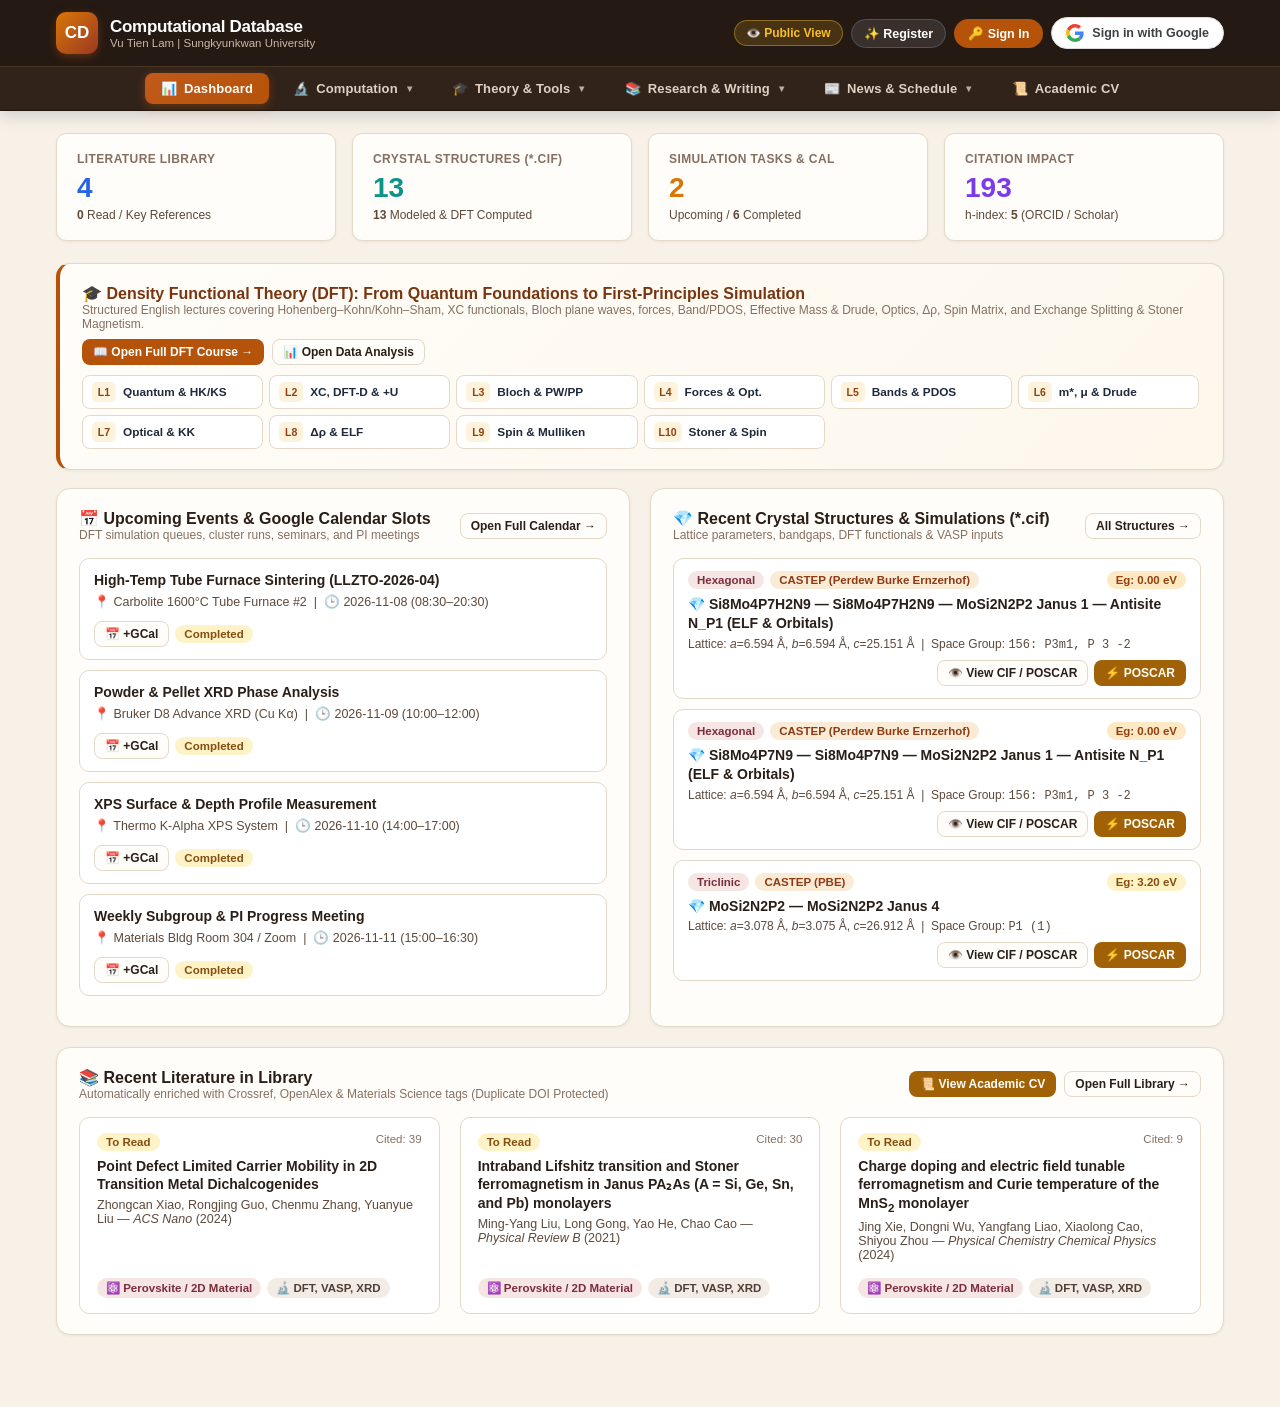
==== commit 94308967: "v180: Group 12 top navigation tabs into 6 clean menus with floating dropdowns and update all hierarc" ====
--- a/frontend/index.html
+++ b/frontend/index.html
@@ -4,7 +4,7 @@
   <meta charset="UTF-8" />
   <meta name="viewport" content="width=device-width, initial-scale=1.0" />
   <title>Computational Database — Vu Tien Lam | Sungkyunkwan University</title>
-  <link rel="stylesheet" href="styles.css?v=178_v116_vesta_viewer" onerror="this.href='/static/styles.css?v=178_v116_vesta_viewer'" />
+  <link rel="stylesheet" href="styles.css?v=180_v116_vesta_viewer" onerror="this.href='/static/styles.css?v=180_v116_vesta_viewer'" />
   <!-- Publication Math Typography: STIX Two Text (MathType / Times) + KaTeX 0.16.11 (Word/LaTeX Equation Engine) -->
   <link rel="preconnect" href="https://fonts.googleapis.com" />
   <link rel="preconnect" href="https://fonts.gstatic.com" crossorigin />
@@ -76,16 +76,24 @@
         </div>
         <select id="mobile-tab-select" class="mobile-tab-native-select" onchange="switchTab(this.value)" aria-label="Select Navigation Tab">
           <option value="dashboard">📊 Dashboard</option>
-          <option value="dft-theory">🎓 DFT Theory</option>
-          <option value="news">📰 News &amp; Articles</option>
-          <option value="literature">📚 References (Literature)</option>
-          <option value="calendar">📅 Calendar &amp; Google Calendar</option>
-          <option value="structures">💎 Crystal Structures (*.cif)</option>
-          <option value="castep">📊 Data Analysis</option>
-          <option value="post-data">📐 Post-Data Processing</option>
-          <option value="weekly-report" class="admin-only">📽️ Weekly Report (PPTX)</option>
-          <option value="manuscript">🎯 Journal Finder &amp; Plagiarism</option>
-          <option value="toolkit">⚛️ Periodic Table &amp; Calc</option>
+          <optgroup label="🔬 Computation">
+            <option value="structures">💎 Crystal Structures (*.cif)</option>
+            <option value="castep">📊 Data Analysis</option>
+            <option value="post-data">📐 Post-Data Processing</option>
+          </optgroup>
+          <optgroup label="🎓 Theory &amp; Tools">
+            <option value="dft-theory">🎓 DFT Theory</option>
+            <option value="toolkit">⚛️ Periodic Table &amp; Calc</option>
+          </optgroup>
+          <optgroup label="📚 Research &amp; Writing">
+            <option value="literature">📚 References (Literature)</option>
+            <option value="manuscript">🎯 Journal &amp; Plagiarism</option>
+            <option value="weekly-report" class="admin-only">📽️ Weekly Report (PPTX)</option>
+          </optgroup>
+          <optgroup label="📰 News &amp; Schedule">
+            <option value="news">📰 News &amp; Articles</option>
+            <option value="calendar">📅 Calendar &amp; Google Calendar</option>
+          </optgroup>
           <option value="cv">📜 Academic CV</option>
         </select>
       </div>
@@ -97,45 +105,124 @@
       </button>
     </div>
 
-    <!-- Horizontal Navigation Tabs Row -->
+    <!-- Horizontal Grouped Dropdown Navigation Bar (v180 — Clean 6 Top-Level Menus) -->
     <div class="header-nav-wrapper">
-      <nav class="horizontal-tabs" id="main-horizontal-nav">
-        <button class="nav-btn active" data-tab="dashboard" onclick="switchTab('dashboard', this)">
+      <nav class="horizontal-tabs" id="main-horizontal-nav" aria-label="Main Navigation">
+        <!-- 1. Dashboard -->
+        <a class="nav-btn active" data-tab="dashboard" href="?tab=dashboard" onclick="return handleNavTabClick(event, 'dashboard', this)">
           <span class="nav-icon">📊</span> Dashboard
-        </button>
-        <button class="nav-btn" data-tab="dft-theory" onclick="switchTab('dft-theory', this)">
-          <span class="nav-icon">🎓</span> DFT Theory
-        </button>
-        <button class="nav-btn" data-tab="news" onclick="switchTab('news', this)">
-          <span class="nav-icon">📰</span> News
-        </button>
-        <button class="nav-btn" data-tab="literature" onclick="switchTab('literature', this)">
-          <span class="nav-icon">📚</span> References
-        </button>
-        <button class="nav-btn" data-tab="calendar" onclick="switchTab('calendar', this)">
-          <span class="nav-icon">📅</span> Calendar
-        </button>
-        <button class="nav-btn" data-tab="structures" onclick="switchTab('structures', this)">
-          <span class="nav-icon">💎</span> Crystal Structures
-        </button>
-        <button class="nav-btn" data-tab="castep" onclick="switchTab('castep', this)">
-          <span class="nav-icon">📊</span> Data Analysis
-        </button>
-        <button class="nav-btn" data-tab="post-data" onclick="switchTab('post-data', this)">
-          <span class="nav-icon">📐</span> Post-Data Processing
-        </button>
-        <button class="nav-btn admin-only" data-tab="weekly-report" onclick="switchTab('weekly-report', this)">
-          <span class="nav-icon">📽️</span> Weekly Report
-        </button>
-        <button class="nav-btn" data-tab="manuscript" onclick="switchTab('manuscript', this)">
-          <span class="nav-icon">🎯</span> Journal &amp; Plagiarism
-        </button>
-        <button class="nav-btn" data-tab="toolkit" onclick="switchTab('toolkit', this)">
-          <span class="nav-icon">⚛️</span> Periodic Table
-        </button>
-        <button class="nav-btn" data-tab="cv" onclick="switchTab('cv', this)">
+        </a>
+
+        <!-- 2. Computation Dropdown -->
+        <div class="nav-dropdown" data-group="computation">
+          <button type="button" class="nav-btn nav-group-btn" data-group="computation" aria-haspopup="true" aria-expanded="false" onclick="toggleNavDropdown(this, event)">
+            <span class="nav-icon">🔬</span> Computation <span class="nav-caret">▾</span>
+          </button>
+          <div class="nav-dropdown-menu" role="menu">
+            <a class="nav-drop-item" role="menuitem" data-tab="structures" href="?tab=computation/structures" onclick="return handleNavTabClick(event, 'structures', this)">
+              <span class="nav-drop-icon">💎</span>
+              <span class="nav-drop-text">
+                <span class="nav-drop-title">Crystal Structures</span>
+                <span class="nav-drop-desc">3D CIF / POSCAR Library &amp; Viewer</span>
+              </span>
+            </a>
+            <a class="nav-drop-item" role="menuitem" data-tab="castep" href="?tab=computation/data-analysis" onclick="return handleNavTabClick(event, 'castep', this)">
+              <span class="nav-drop-icon">📊</span>
+              <span class="nav-drop-text">
+                <span class="nav-drop-title">Data Analysis</span>
+                <span class="nav-drop-desc">CASTEP Band, PDOS, Potential, Optics, Δρ</span>
+              </span>
+            </a>
+            <a class="nav-drop-item" role="menuitem" data-tab="post-data" href="?tab=computation/post-data-processing" onclick="return handleNavTabClick(event, 'post-data', this)">
+              <span class="nav-drop-icon">📐</span>
+              <span class="nav-drop-text">
+                <span class="nav-drop-title">Post-Data Processing</span>
+                <span class="nav-drop-desc">Interlayer Distances, Rashba &amp; Spin Texture</span>
+              </span>
+            </a>
+          </div>
+        </div>
+
+        <!-- 3. Theory & Tools Dropdown -->
+        <div class="nav-dropdown" data-group="theory-tools">
+          <button type="button" class="nav-btn nav-group-btn" data-group="theory-tools" aria-haspopup="true" aria-expanded="false" onclick="toggleNavDropdown(this, event)">
+            <span class="nav-icon">🎓</span> Theory &amp; Tools <span class="nav-caret">▾</span>
+          </button>
+          <div class="nav-dropdown-menu" role="menu">
+            <a class="nav-drop-item" role="menuitem" data-tab="dft-theory" href="?tab=theory-tools/dft-theory" onclick="return handleNavTabClick(event, 'dft-theory', this)">
+              <span class="nav-drop-icon">🎓</span>
+              <span class="nav-drop-text">
+                <span class="nav-drop-title">DFT Theory</span>
+                <span class="nav-drop-desc">Interactive First-Principles Lectures</span>
+              </span>
+            </a>
+            <a class="nav-drop-item" role="menuitem" data-tab="toolkit" href="?tab=theory-tools/periodic-table" onclick="return handleNavTabClick(event, 'toolkit', this)">
+              <span class="nav-drop-icon">⚛️</span>
+              <span class="nav-drop-text">
+                <span class="nav-drop-title">Periodic Table &amp; Calc</span>
+                <span class="nav-drop-desc">Interactive Elements &amp; Unit Converters</span>
+              </span>
+            </a>
+          </div>
+        </div>
+
+        <!-- 4. Research & Writing Dropdown -->
+        <div class="nav-dropdown" data-group="research">
+          <button type="button" class="nav-btn nav-group-btn" data-group="research" aria-haspopup="true" aria-expanded="false" onclick="toggleNavDropdown(this, event)">
+            <span class="nav-icon">📚</span> Research &amp; Writing <span class="nav-caret">▾</span>
+          </button>
+          <div class="nav-dropdown-menu" role="menu">
+            <a class="nav-drop-item" role="menuitem" data-tab="literature" href="?tab=research/references" onclick="return handleNavTabClick(event, 'literature', this)">
+              <span class="nav-drop-icon">📚</span>
+              <span class="nav-drop-text">
+                <span class="nav-drop-title">References</span>
+                <span class="nav-drop-desc">DOI Literature &amp; Citation Library</span>
+              </span>
+            </a>
+            <a class="nav-drop-item" role="menuitem" data-tab="manuscript" href="?tab=research/journal-plagiarism" onclick="return handleNavTabClick(event, 'manuscript', this)">
+              <span class="nav-drop-icon">🎯</span>
+              <span class="nav-drop-text">
+                <span class="nav-drop-title">Journal &amp; Plagiarism</span>
+                <span class="nav-drop-desc">Journal Finder &amp; Manuscript Checker</span>
+              </span>
+            </a>
+            <a class="nav-drop-item admin-only" role="menuitem" data-tab="weekly-report" href="?tab=research/weekly-report" onclick="return handleNavTabClick(event, 'weekly-report', this)">
+              <span class="nav-drop-icon">📽️</span>
+              <span class="nav-drop-text">
+                <span class="nav-drop-title">Weekly Report</span>
+                <span class="nav-drop-desc">PPTX Progress Slide Deck Generator</span>
+              </span>
+            </a>
+          </div>
+        </div>
+
+        <!-- 5. News & Schedule Dropdown -->
+        <div class="nav-dropdown nav-dropdown-right" data-group="updates">
+          <button type="button" class="nav-btn nav-group-btn" data-group="updates" aria-haspopup="true" aria-expanded="false" onclick="toggleNavDropdown(this, event)">
+            <span class="nav-icon">📰</span> News &amp; Schedule <span class="nav-caret">▾</span>
+          </button>
+          <div class="nav-dropdown-menu" role="menu">
+            <a class="nav-drop-item" role="menuitem" data-tab="news" href="?tab=updates/news" onclick="return handleNavTabClick(event, 'news', this)">
+              <span class="nav-drop-icon">📰</span>
+              <span class="nav-drop-text">
+                <span class="nav-drop-title">News &amp; Articles</span>
+                <span class="nav-drop-desc">Research Highlights &amp; Publications</span>
+              </span>
+            </a>
+            <a class="nav-drop-item" role="menuitem" data-tab="calendar" href="?tab=updates/calendar" onclick="return handleNavTabClick(event, 'calendar', this)">
+              <span class="nav-drop-icon">📅</span>
+              <span class="nav-drop-text">
+                <span class="nav-drop-title">Calendar</span>
+                <span class="nav-drop-desc">Research Schedule &amp; Google Calendar</span>
+              </span>
+            </a>
+          </div>
+        </div>
+
+        <!-- 6. Academic CV -->
+        <a class="nav-btn" data-tab="cv" href="?tab=academic-cv" onclick="return handleNavTabClick(event, 'cv', this)">
           <span class="nav-icon">📜</span> Academic CV
-        </button>
+        </a>
       </nav>
     </div>
   </header>
@@ -7241,13 +7328,13 @@
   </div>
 
   <script src="https://cdnjs.cloudflare.com/ajax/libs/jszip/3.10.1/jszip.min.js"></script>
-  <script src="cif_engine.js?v=178_v116_vesta_viewer" onerror="this.src='/static/cif_engine.js?v=178_v116_vesta_viewer'"></script>
-  <script src="matsci_tools.js?v=178_v116_vesta_viewer" onerror="this.src='/static/matsci_tools.js?v=178_v116_vesta_viewer'"></script>
-  <script src="post_data.js?v=178_v116_vesta_viewer" onerror="this.src='/static/post_data.js?v=178_v116_vesta_viewer'"></script>
-  <script src="topo_rashba.js?v=178_v116_vesta_viewer" onerror="this.src='/static/topo_rashba.js?v=178_v116_vesta_viewer'"></script>
-  <script src="potential_polar.js?v=178_v116_vesta_viewer" onerror="this.src='/static/potential_polar.js?v=178_v116_vesta_viewer'"></script>
-  <script src="dft_theory.js?v=178_v116_vesta_viewer" onerror="this.src='/static/dft_theory.js?v=178_v116_vesta_viewer'"></script>
-  <script src="app.js?v=178_v116_vesta_viewer" onerror="this.src='/static/app.js?v=178_v116_vesta_viewer'"></script>
+  <script src="cif_engine.js?v=180_v116_vesta_viewer" onerror="this.src='/static/cif_engine.js?v=180_v116_vesta_viewer'"></script>
+  <script src="matsci_tools.js?v=180_v116_vesta_viewer" onerror="this.src='/static/matsci_tools.js?v=180_v116_vesta_viewer'"></script>
+  <script src="post_data.js?v=180_v116_vesta_viewer" onerror="this.src='/static/post_data.js?v=180_v116_vesta_viewer'"></script>
+  <script src="topo_rashba.js?v=180_v116_vesta_viewer" onerror="this.src='/static/topo_rashba.js?v=180_v116_vesta_viewer'"></script>
+  <script src="potential_polar.js?v=180_v116_vesta_viewer" onerror="this.src='/static/potential_polar.js?v=180_v116_vesta_viewer'"></script>
+  <script src="dft_theory.js?v=180_v116_vesta_viewer" onerror="this.src='/static/dft_theory.js?v=180_v116_vesta_viewer'"></script>
+  <script src="app.js?v=180_v116_vesta_viewer" onerror="this.src='/static/app.js?v=180_v116_vesta_viewer'"></script>
 
     <!-- Google Calendar Authorization Helper Modal (Shown only if Google API blocks 403 / access_denied) -->
     <div id="google-cal-unverified-modal" class="modal-backdrop">
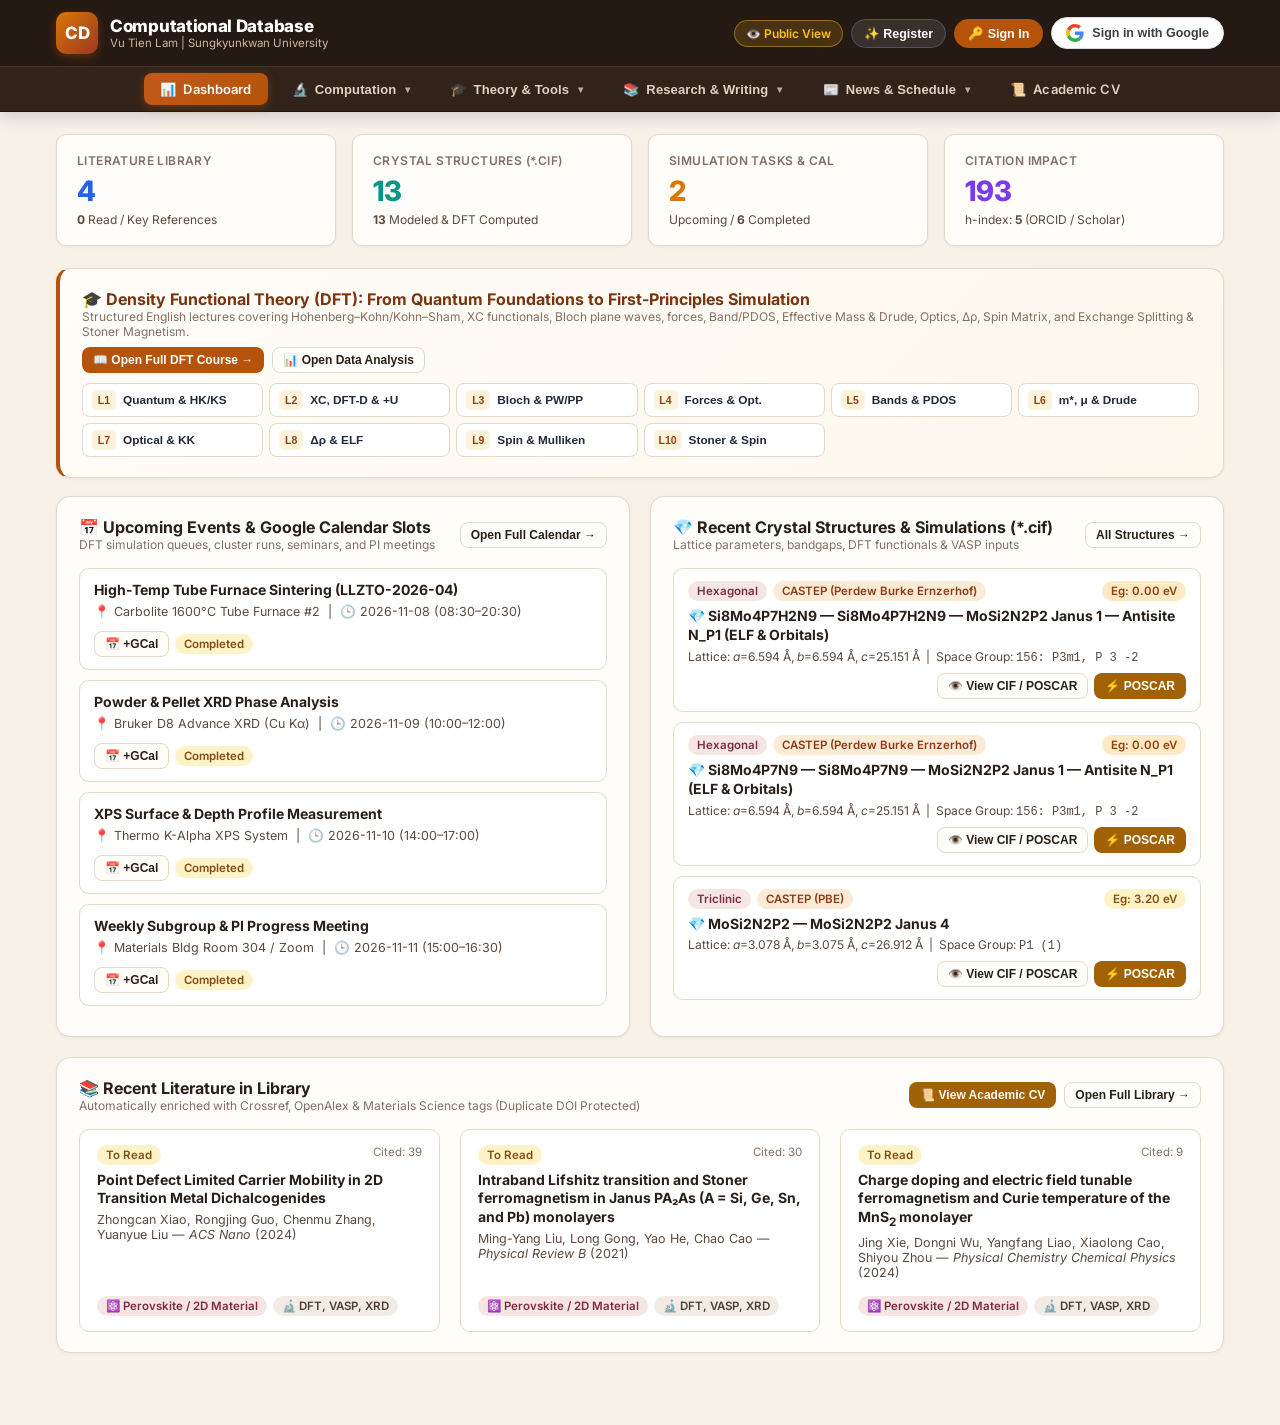
==== commit cd5281b9: "v184: Auto-format pasted content & unified publication-grade magazine typography (Merriweather + Sou" ====
--- a/frontend/index.html
+++ b/frontend/index.html
@@ -4,11 +4,11 @@
   <meta charset="UTF-8" />
   <meta name="viewport" content="width=device-width, initial-scale=1.0" />
   <title>Computational Database — Vu Tien Lam | Sungkyunkwan University</title>
-  <link rel="stylesheet" href="styles.css?v=180_v116_vesta_viewer" onerror="this.href='/static/styles.css?v=180_v116_vesta_viewer'" />
-  <!-- Publication Math Typography: STIX Two Text (MathType / Times) + KaTeX 0.16.11 (Word/LaTeX Equation Engine) -->
+  <link rel="stylesheet" href="styles.css?v=184_v116_vesta_viewer" onerror="this.href='/static/styles.css?v=184_v116_vesta_viewer'" />
+  <!-- Unified Publication & Magazine Typography: Source Serif 4 (Body), Merriweather (Headlines), Inter (UI), STIX Two Text (Math) + KaTeX 0.16.11 -->
   <link rel="preconnect" href="https://fonts.googleapis.com" />
   <link rel="preconnect" href="https://fonts.gstatic.com" crossorigin />
-  <link rel="stylesheet" href="https://fonts.googleapis.com/css2?family=STIX+Two+Text:ital,wght@0,400;0,600;0,700;1,400;1,600&display=swap" />
+  <link rel="stylesheet" href="https://fonts.googleapis.com/css2?family=Inter:wght@400;500;600;700;800&family=Merriweather:ital,wght@0,700;0,900;1,400;1,700&family=Source+Serif+4:ital,opsz,wght@0,8..60,400;0,8..60,600;0,8..60,700;1,8..60,400;1,8..60,600&family=STIX+Two+Text:ital,wght@0,400;0,600;0,700;1,400;1,600&display=swap" />
   <link rel="stylesheet" href="https://cdn.jsdelivr.net/npm/katex@0.16.11/dist/katex.min.css" onerror="this.onerror=null;this.href='https://cdnjs.cloudflare.com/ajax/libs/KaTeX/0.16.11/katex.min.css';" />
   <script src="https://cdn.jsdelivr.net/npm/katex@0.16.11/dist/katex.min.js" onerror="var s=document.createElement('script');s.src='https://cdnjs.cloudflare.com/ajax/libs/KaTeX/0.16.11/katex.min.js';document.head.appendChild(s);"></script>
   <!-- Google Identity Services for OAuth 2.0 Sign-In & Google Calendar API -->
@@ -394,59 +394,104 @@
       </section>
 
       <!-- ================================================================ -->
-      <!-- TAB: RESEARCH NEWS & SCIENTIFIC PUBLICATIONS                      -->
+      <!-- TAB: LAM'S STORY — SCIENTIFIC NEWS & EDITORIAL MAGAZINE (v182)   -->
       <!-- ================================================================ -->
       <section id="tab-news" class="tab-pane">
-        <!-- News Catalog View (Grid & Filters) -->
+        <!-- News Catalog View (Magazine Front Page, Special Issues, Volumes & Editorial Desk) -->
         <div id="news-catalog-view">
-        <!-- News Header Bar -->
-        <div class="news-pane-header">
-          <div class="news-pane-titles">
-            <div class="news-eyebrow">SKKU COMPUTATIONAL MATERIALS RESEARCH</div>
-            <h2 class="news-heading">📰 Lab News &amp; Scientific Articles</h2>
-            <p class="news-subheading">Research articles, DFT breakthroughs, scientific highlights, and lab communications from the Sungkyunkwan University Materials Simulation Lab.</p>
-          </div>
-          <div class="news-header-actions">
-            <button id="news-import-word-btn" class="btn btn-outline admin-only" onclick="triggerWordImport()" title="Import &amp; auto-detect content, formulas, tables, figures from Word (.docx)">
-              📥 Import Word (.docx)
-            </button>
-            <input type="file" id="news-word-file-input" accept=".docx,application/vnd.openxmlformats-officedocument.wordprocessingml.document" style="display:none;" onchange="handleWordFileInput(event)">
-            <button id="news-new-article-btn" class="btn btn-primary admin-only" onclick="openNewsEditorModal()" title="Compose &amp; publish a new research article or announcement">
-              ✍️ + New Article
-            </button>
-          </div>
-        </div>
-
-        <!-- News Control Bar: Category Filters & Real-Time Search -->
-        <div class="news-control-bar">
-          <div class="news-filter-pills" id="news-category-filters">
-            <button class="news-filter-pill active" data-category="all" onclick="filterNewsCategory('all', this)">All Topics (<span id="news-count-all">0</span>)</button>
-            <button class="news-filter-pill" data-category="Research Article" onclick="filterNewsCategory('Research Article', this)">🔬 Research Articles (<span id="news-count-research">0</span>)</button>
-            <button class="news-filter-pill" data-category="Lab Highlight" onclick="filterNewsCategory('Lab Highlight', this)">⭐ Lab Highlights (<span id="news-count-highlight">0</span>)</button>
-            <button class="news-filter-pill" data-category="Communication" onclick="filterNewsCategory('Communication', this)">⚡ Communications (<span id="news-count-comm">0</span>)</button>
-            <button class="news-filter-pill" data-category="Computational" onclick="filterNewsCategory('Computational', this)">💻 Computational DFT (<span id="news-count-comp">0</span>)</button>
-            <button class="news-filter-pill" data-category="Announcement" onclick="filterNewsCategory('Announcement', this)">📢 Announcements (<span id="news-count-ann">0</span>)</button>
-          </div>
-          <div class="news-search-wrapper">
-            <span class="news-search-icon">🔍</span>
-            <input type="text" id="news-search-input" class="news-search-input" placeholder="Search news by title, author, keyword, or content..." oninput="handleNewsSearch(this.value)">
-            <button class="news-search-clear" id="news-search-clear-btn" onclick="clearNewsSearch()" title="Clear search">✕</button>
-          </div>
-        </div>
-
-        <!-- News Articles Container (Most Recent & Annual Volumes) -->
-        <div id="news-articles-container" class="news-catalog-container">
-          <!-- Dynamically populated by renderNewsTab() -->
-        </div>
-
-                <!-- News Empty State -->
-        <div id="news-empty-state" class="news-empty-state" style="display:none;">
-          <div class="news-empty-icon">📰</div>
-          <div class="news-empty-title">No articles found</div>
-          <div class="news-empty-text">No articles matched your selected category filter or search keywords.</div>
-        </div>
-      </div>
-      <!-- End #news-catalog-view -->
+          <!-- Classic Editorial Magazine Masthead -->
+          <div class="mag-masthead">
+            <div class="mag-masthead-top-rule">
+              <div class="mag-masthead-eyebrow-group">
+                <span class="mag-eyebrow-kicker" id="news-masthead-eyebrow">SCIENCE &bull; MATERIALS &bull; TECHNOLOGY &bull; CHRONICLES</span>
+                <span class="mag-edition-pill" id="news-masthead-edition-pill">Vol. 1 · Issue 1 · 2026</span>
+              </div>
+              <div class="mag-masthead-stats" id="news-masthead-stats">
+                <!-- Populated dynamically by renderNewsTab() -->
+              </div>
+            </div>
+
+            <div class="mag-masthead-main">
+              <div class="mag-masthead-brand">
+                <div class="mag-nameplate-row">
+                  <h2 class="mag-masthead-title" id="news-masthead-title">Lam's Story</h2>
+                  <span class="mag-nameplate-badge">MAGAZINE</span>
+                </div>
+                <p class="mag-masthead-tagline" id="news-masthead-tagline">Stories of scientific discovery, 2D materials, semiconductor breakthroughs, and research reflections.</p>
+              </div>
+              <div class="news-header-actions mag-masthead-actions">
+                <div class="mag-view-switcher admin-only strict-admin-only" id="news-view-switcher" style="display:none;" role="tablist" aria-label="Editorial View Mode">
+                  <button type="button" id="news-view-btn-magazine" class="mag-view-btn active" onclick="setNewsViewMode('magazine')">📰 Magazine</button>
+                  <button type="button" id="news-view-btn-desk" class="mag-view-btn" onclick="setNewsViewMode('desk')">🗂️ Editorial Desk</button>
+                </div>
+                <button type="button" id="news-special-issues-btn" class="btn btn-outline btn-sm admin-only strict-admin-only" style="display:none;" onclick="openSpecialIssuesModal(false, null, 'regular')" title="Manage Regular Issues, Special Issues &amp; Magazine Settings">
+                  📑 Manage Issues
+                </button>
+                <button type="button" id="news-import-word-btn" class="btn btn-outline btn-sm admin-only strict-admin-only" style="display:none;" onclick="triggerWordImport()" title="Import &amp; auto-detect content, formulas, tables, figures from Word (.docx)">
+                  📥 Import .docx
+                </button>
+                <input type="file" id="news-word-file-input" accept=".docx,application/vnd.openxmlformats-officedocument.wordprocessingml.document" style="display:none;" onchange="handleWordFileInput(event)">
+                <button type="button" id="news-new-article-btn" class="btn btn-primary btn-sm admin-only strict-admin-only" style="display:none;" onclick="openNewsEditorModal()" title="Compose &amp; publish a new story, news dispatch, or scientific article">
+                  ✍️ + New Story
+                </button>
+              </div>
+            </div>
+
+            <!-- Live Latest Stories Ticker Bar -->
+            <div id="news-latest-ticker" class="mag-ticker-bar" style="display:none;"></div>
+          </div>
+
+          <!-- Magazine Navigation & Filter Bar -->
+          <div class="news-control-bar mag-control-bar">
+            <div class="news-filter-pills" id="news-category-filters">
+              <button type="button" class="news-filter-pill active" data-category="all" onclick="filterNewsCategory('all', this)">All (<span id="news-count-all">0</span>)</button>
+              <button type="button" class="news-filter-pill" data-category="news" onclick="filterNewsCategory('news', this)">⚡ Tech &amp; News (<span id="news-count-news">0</span>)</button>
+              <button type="button" class="news-filter-pill" data-category="research" onclick="filterNewsCategory('research', this)">🔬 Research (<span id="news-count-research">0</span>)</button>
+              <button type="button" class="news-filter-pill" data-category="computational" onclick="filterNewsCategory('computational', this)">💻 Comp. (<span id="news-count-comp">0</span>)</button>
+              <button type="button" class="news-filter-pill" data-category="feature" onclick="filterNewsCategory('feature', this)">🧭 Features (<span id="news-count-feature">0</span>)</button>
+              <button type="button" class="news-filter-pill" data-category="announcement" onclick="filterNewsCategory('announcement', this)">📢 Newsroom (<span id="news-count-ann">0</span>)</button>
+            </div>
+            <div class="mag-control-right">
+              <select id="news-status-filter" class="mag-mini-select admin-only strict-admin-only" style="display:none;" onchange="handleNewsStatusFilter(this.value)" title="Filter by editorial status">
+                <option value="all">All Status</option>
+                <option value="published">🚀 Published</option>
+                <option value="draft">📝 Drafts</option>
+                <option value="featured">★ Featured</option>
+              </select>
+              <select id="news-sort-select" class="mag-mini-select" onchange="handleNewsSortChange(this.value)" title="Sort stories">
+                <option value="newest">Sort: Latest First</option>
+                <option value="featured">Sort: Featured First</option>
+                <option value="issue_num">Sort: Paper Number</option>
+              </select>
+              <div class="news-search-wrapper">
+                <span class="news-search-icon">🔍</span>
+                <input type="text" id="news-search-input" class="news-search-input" placeholder="Search headlines, topics, authors, Vol/Issue..." oninput="handleNewsSearch(this.value)">
+                <button type="button" class="news-search-clear" id="news-search-clear-btn" onclick="clearNewsSearch()" title="Clear search">✕</button>
+              </div>
+            </div>
+          </div>
+
+          <!-- Active Filter / Special Issue Chip Bar (shown when a Special Issue filter is active) -->
+          <div id="news-active-filter-bar" class="mag-active-filter-bar" style="display:none;"></div>
+
+          <!-- Magazine Front Page & Volumes/Issues Archive Container -->
+          <div id="news-articles-container" class="news-catalog-container">
+            <!-- Dynamically populated by renderNewsTab() -->
+          </div>
+
+          <!-- Admin Editorial Management Desk (Visible when Editorial Desk mode is selected) -->
+          <div id="news-editorial-desk-container" class="mag-editorial-desk" style="display:none;">
+            <!-- Dynamically populated by renderNewsEditorialDesk() -->
+          </div>
+
+          <!-- News Empty State -->
+          <div id="news-empty-state" class="news-empty-state" style="display:none;">
+            <div class="news-empty-icon">📰</div>
+            <div class="news-empty-title">No stories found</div>
+            <div class="news-empty-text">No stories matched your selected topic, issue, or search keywords.</div>
+          </div>
+        </div>
+        <!-- End #news-catalog-view -->
 
         <!-- ============================================================ -->
         <!-- FULL-PAGE SCIENTIFIC ARTICLE READER VIEW (Direct Full Page)  -->
@@ -7334,7 +7379,7 @@
   <script src="topo_rashba.js?v=180_v116_vesta_viewer" onerror="this.src='/static/topo_rashba.js?v=180_v116_vesta_viewer'"></script>
   <script src="potential_polar.js?v=180_v116_vesta_viewer" onerror="this.src='/static/potential_polar.js?v=180_v116_vesta_viewer'"></script>
   <script src="dft_theory.js?v=180_v116_vesta_viewer" onerror="this.src='/static/dft_theory.js?v=180_v116_vesta_viewer'"></script>
-  <script src="app.js?v=180_v116_vesta_viewer" onerror="this.src='/static/app.js?v=180_v116_vesta_viewer'"></script>
+  <script src="app.js?v=184_v116_vesta_viewer" onerror="this.src='/static/app.js?v=184_v116_vesta_viewer'"></script>
 
     <!-- Google Calendar Authorization Helper Modal (Shown only if Google API blocks 403 / access_denied) -->
     <div id="google-cal-unverified-modal" class="modal-backdrop">
@@ -7403,18 +7448,18 @@
   </div>
 
   <!-- ================================================================ -->
-  <!-- ADMIN NEWS & SCIENTIFIC ARTICLE WYSIWYG EDITOR MODAL              -->
+  <!-- ADMIN NEWS MAGAZINE & ARTICLE WYSIWYG COMPOSER MODAL (v181)      -->
   <!-- ================================================================ -->
   <div id="news-editor-modal" class="modal-backdrop" onclick="if(event.target===this) confirmCloseNewsEditor()">
     <div class="modal-box news-editor-modal-box">
-      <div class="card-header" style="margin-bottom:14px; border-bottom:1px solid #ebd8c1; padding-bottom:12px;">
+      <div class="card-header" style="margin-bottom:12px; border-bottom:1px solid #ebd8c1; padding-bottom:10px;">
         <div>
-          <div class="card-title" id="news-editor-modal-title" style="font-size:18px; font-weight:800; color:#2b1f17;">✍️ Compose Scientific News &amp; Article</div>
-          <div style="font-size:12px; color:#786354; margin-top:2px;">Publish peer-reviewed announcements, DFT papers, or lab communications with academic formatting.</div>
+          <div class="card-title" id="news-editor-modal-title" style="font-size:18px; font-weight:800; color:#2b1f17;">✍️ Compose Magazine Story &amp; Scientific Article</div>
+          <div style="font-size:12px; color:#786354; margin-top:2px;">Publish breaking tech news, research highlights, special-issue features, or full scientific papers with automatic Volume/Issue/Paper numbering.</div>
         </div>
         <div style="display:flex; align-items:center; gap:8px;">
           <button type="button" class="btn btn-outline btn-sm" onclick="triggerWordImport()" title="Import from Microsoft Word (*.docx)">
-            📄 Import Word (.docx)
+            📄 Import .docx
           </button>
           <button type="button" class="btn btn-outline btn-sm" onclick="confirmCloseNewsEditor()">✕ Close</button>
         </div>
@@ -7423,24 +7468,110 @@
       <div class="news-editor-modal-body" style="overflow-y:auto; flex:1; padding-right:6px;">
         <input type="hidden" id="news-edit-article-id" value="">
 
-        <!-- Title & Category Row -->
+        <!-- 1-Click Editorial Starter Templates Bar -->
+        <div class="mag-template-bar">
+          <span class="mag-template-label">⚡ Quick Templates:</span>
+          <button type="button" class="mag-tpl-btn" onclick="applyNewsStoryTemplate('news')">⚡ News Dispatch</button>
+          <button type="button" class="mag-tpl-btn" onclick="applyNewsStoryTemplate('highlight')">🔬 Research Highlight</button>
+          <button type="button" class="mag-tpl-btn" onclick="applyNewsStoryTemplate('feature')">🧭 Feature / Perspective</button>
+          <button type="button" class="mag-tpl-btn" onclick="applyNewsStoryTemplate('announcement')">📢 Lab Announcement</button>
+          <button type="button" class="mag-tpl-btn" onclick="applyNewsStoryTemplate('paper')">📄 Full Academic Paper</button>
+        </div>
+
+        <!-- Live Auto-Numbering & Issue Assignment Panel -->
+        <div class="mag-editor-numbering-box">
+          <div class="mag-numbering-live-bar">
+            <span class="mag-numbering-live-tag">AUTO NUMBERING</span>
+            <span id="news-edit-auto-preview-banner" class="mag-numbering-live-val">Volume 1 (2026) · Issue 1 · No. 01</span>
+          </div>
+          <div class="news-form-row" style="margin-bottom:0; gap:10px;">
+            <div class="news-form-group" style="width:165px; margin-bottom:0;">
+              <label class="form-label" for="news-edit-published">🚀 Published Date <span class="required">*</span></label>
+              <input type="date" id="news-edit-published" class="form-input" onchange="onEditorPublishedDateChange()">
+            </div>
+            <div class="news-form-group flex-2" style="margin-bottom:0;">
+              <label class="form-label" for="news-edit-special-issue">📚 Issue Assignment <span style="font-weight:normal; font-size:11px; color:#8c786a;">(Regular Issues or Special Issues — auto-contiguous)</span></label>
+              <div style="display:flex; gap:6px; align-items:center; flex-wrap:wrap;">
+                <select id="news-edit-special-issue" class="form-select" onchange="updateEditorAutoNumberingPreview()" style="flex:1; min-width:210px;">
+                  <option value="">📑 Issue 1 — Default First Issue</option>
+                </select>
+                <button type="button" class="btn btn-outline btn-sm" onclick="cutNewRegularIssueFromEditor()" title="Start / cut the next sequential Regular Issue in this Volume" style="white-space:nowrap;">✂️ + Cut Issue</button>
+                <button type="button" class="btn btn-outline btn-sm" onclick="openSpecialIssuesModal(true, null, 'issues')" title="Create or manage custom Special Issues" style="white-space:nowrap;">+ Special Issue</button>
+              </div>
+            </div>
+            <div class="news-form-group flex-1" style="min-width:170px; margin-bottom:0;">
+              <label class="form-label" for="news-edit-format">📰 Layout Format</label>
+              <select id="news-edit-format" class="form-select" onchange="onEditorStoryFormatChange(this.value)">
+                <option value="magazine">📰 Magazine News / Feature</option>
+                <option value="journal">📄 Scientific Journal Paper</option>
+              </select>
+            </div>
+          </div>
+          <div class="mag-numbering-toggles-row">
+            <label class="mag-check-pill">
+              <input type="checkbox" id="news-edit-featured">
+              <span>★ Pin as Front-Page Cover Story</span>
+            </label>
+            <label class="mag-check-pill">
+              <input type="checkbox" id="news-edit-manual-override-toggle" onchange="toggleEditorManualNumbering(this.checked)">
+              <span>⚙️ Manual Volume / Issue / DOI Override</span>
+            </label>
+          </div>
+          <!-- Collapsible Manual Override & Academic Dates Box -->
+          <div id="news-edit-manual-override-box" class="mag-manual-override-box" style="display:none;">
+            <div class="news-form-row" style="margin-bottom:8px; gap:10px;">
+              <div class="news-form-group flex-1" style="margin-bottom:0;">
+                <label class="form-label" for="news-edit-volume">Custom Volume <span style="font-weight:normal; font-size:11px; color:#8c786a;">(blank = Auto)</span></label>
+                <input type="text" id="news-edit-volume" class="form-input" placeholder="Auto: e.g. Volume 1 (2026)" oninput="updateEditorAutoNumberingPreview()">
+              </div>
+              <div class="news-form-group flex-1" style="margin-bottom:0;">
+                <label class="form-label" for="news-edit-issue-custom">Custom Issue Label <span style="font-weight:normal; font-size:11px; color:#8c786a;">(blank = Auto)</span></label>
+                <input type="text" id="news-edit-issue-custom" class="form-input" placeholder="Auto: e.g. Issue 1" oninput="updateEditorAutoNumberingPreview()">
+              </div>
+              <div class="news-form-group" style="width:120px; margin-bottom:0;">
+                <label class="form-label" for="news-edit-article-number">Paper No.</label>
+                <input type="text" id="news-edit-article-number" class="form-input" placeholder="Auto: 01" oninput="updateEditorAutoNumberingPreview()">
+              </div>
+            </div>
+            <div class="news-form-row" style="margin-bottom:0; gap:10px;">
+              <div class="news-form-group flex-1" style="margin-bottom:0;">
+                <label class="form-label" for="news-edit-received">📥 Received Date</label>
+                <input type="date" id="news-edit-received" class="form-input">
+              </div>
+              <div class="news-form-group flex-1" style="margin-bottom:0;">
+                <label class="form-label" for="news-edit-revised">📝 Revised Date</label>
+                <input type="date" id="news-edit-revised" class="form-input">
+              </div>
+              <div class="news-form-group flex-2" style="margin-bottom:0;">
+                <label class="form-label" for="news-edit-doi">DOI / Magazine ID <span style="font-weight:normal; font-size:11px; color:#8c786a;">(blank = Auto clean ID)</span></label>
+                <input type="text" id="news-edit-doi" class="form-input" placeholder="Auto: 10.skku.matsci/lam.2026.v1.i01.01">
+              </div>
+            </div>
+          </div>
+        </div>
+
+        <!-- Title, Category & Status Row -->
         <div class="news-form-row">
           <div class="news-form-group flex-2">
-            <label class="form-label" for="news-edit-title">Article Title <span class="required">*</span></label>
-            <input type="text" id="news-edit-title" class="form-input" placeholder="e.g. Breakthrough in 2D Janus MoSi2N4 Monolayers for Electrocatalytic HER..." required>
+            <label class="form-label" for="news-edit-title">Headline / Article Title <span class="required">*</span></label>
+            <input type="text" id="news-edit-title" class="form-input" placeholder="e.g. Imec demonstrates first wafer-scale fabrication of solid-state nanopores using EUV lithography" required>
           </div>
           <div class="news-form-group flex-1">
-            <label class="form-label" for="news-edit-category">Category / Classification <span class="required">*</span></label>
+            <label class="form-label" for="news-edit-category">Section / Category <span class="required">*</span></label>
             <select id="news-edit-category" class="form-select">
+              <option value="Science & Tech News">🌐 Science &amp; Tech News</option>
+              <option value="Breaking News">⚡ Breaking News</option>
+              <option value="Research Highlight">⭐ Research Highlight</option>
+              <option value="Lab Highlight">🏛️ Lab Highlight</option>
+              <option value="Feature & Perspective">🧭 Feature &amp; Perspective</option>
               <option value="Research Article">🔬 Research Article</option>
-              <option value="Lab Highlight">⭐ Lab Highlight</option>
-              <option value="Communication">⚡ Communication</option>
+              <option value="Communication">💬 Communication</option>
               <option value="Computational">💻 Computational DFT</option>
               <option value="Announcement">📢 Announcement / Seminar</option>
               <option value="Methodology">📐 Methodology &amp; Protocol</option>
             </select>
           </div>
-          <div class="news-form-group" style="min-width: 140px;">
+          <div class="news-form-group" style="min-width: 132px;">
             <label class="form-label" for="news-edit-status">Status</label>
             <select id="news-edit-status" class="form-select">
               <option value="Published">🚀 Published</option>
@@ -7449,14 +7580,30 @@
           </div>
         </div>
 
+        <!-- Subtitle / Deck & External Source Credit (Magazine News Features) -->
+        <div class="news-form-row">
+          <div class="news-form-group flex-2">
+            <label class="form-label" for="news-edit-subtitle">Subtitle / Magazine Deck <span style="font-weight:normal; font-size:11px; color:#8c786a;">(Optional 1-sentence editorial subheadline)</span></label>
+            <input type="text" id="news-edit-subtitle" class="form-input" placeholder="e.g. Breakthrough enables scalable, high-precision biosensing applications in life sciences and healthcare.">
+          </div>
+          <div class="news-form-group flex-1">
+            <label class="form-label" for="news-edit-source-name">Source / Credit <span style="font-weight:normal; font-size:11px; color:#8c786a;">(Optional)</span></label>
+            <input type="text" id="news-edit-source-name" class="form-input" placeholder="e.g. Imec, Nature News, SKKU Lab">
+          </div>
+          <div class="news-form-group flex-1">
+            <label class="form-label" for="news-edit-source-url">Original Source URL <span style="font-weight:normal; font-size:11px; color:#8c786a;">(Optional)</span></label>
+            <input type="url" id="news-edit-source-url" class="form-input" placeholder="https://...">
+          </div>
+        </div>
+
         <!-- Authors & Affiliations Structured Dynamic Manager (V110) -->
-        <div class="news-authors-affiliations-container" style="background:#fdfaf6; border:1px solid #ebd8c1; border-radius:8px; padding:16px; margin-bottom:16px;">
+        <div class="news-authors-affiliations-container" style="background:#fdfaf6; border:1px solid #ebd8c1; border-radius:8px; padding:14px 16px; margin-bottom:14px;">
           <!-- 1. Affiliations Section -->
-          <div class="news-affiliations-section" style="margin-bottom:18px;">
+          <div class="news-affiliations-section" style="margin-bottom:14px;">
             <div style="display:flex; justify-content:space-between; align-items:center; margin-bottom:8px;">
               <div>
-                <label class="form-label" style="font-weight:700; color:#2b1f17; margin-bottom:2px;">🏛️ Affiliations / Institutions</label>
-                <div style="font-size:11.5px; color:#6b5c4f;">Add numbered institutions below. Authors can select one or multiple affiliation numbers.</div>
+                <label class="form-label" style="font-weight:700; color:#2b1f17; margin-bottom:2px;">🏛️ Affiliations / Desk</label>
+                <div style="font-size:11.5px; color:#6b5c4f;">Add numbered institutions or editorial desks below (optional for short news briefs).</div>
               </div>
               <button type="button" class="btn btn-outline btn-sm" onclick="addAffiliationRow()" style="font-weight:600; font-size:12px; padding:4px 10px;">
                 + Add Affiliation
@@ -7471,8 +7618,8 @@
           <div class="news-authors-section">
             <div style="display:flex; justify-content:space-between; align-items:center; margin-bottom:8px;">
               <div>
-                <label class="form-label" style="font-weight:700; color:#2b1f17; margin-bottom:2px;">👥 Authors &amp; Contributors <span class="required">*</span></label>
-                <div style="font-size:11.5px; color:#6b5c4f;">Add authors, assign their affiliation numbers, and check corresponding author(s) with contact email.</div>
+                <label class="form-label" style="font-weight:700; color:#2b1f17; margin-bottom:2px;">👥 Authors / Byline <span class="required">*</span></label>
+                <div style="font-size:11.5px; color:#6b5c4f;">Add writers/authors, assign affiliation numbers, and optionally mark corresponding author(s).</div>
               </div>
               <button type="button" class="btn btn-outline btn-sm" onclick="addAuthorRow()" style="font-weight:600; font-size:12px; padding:4px 10px;">
                 + Add Author
@@ -7489,43 +7636,11 @@
           <input type="hidden" id="news-edit-affiliations">
         </div>
 
-        <!-- Publication Timeline Dates Row (Pure English Labels) -->
-        <div class="news-form-row news-timeline-dates-row">
-          <div class="news-form-group flex-1">
-            <label class="form-label" for="news-edit-received">📥 Received Date <span style="font-weight:normal; font-size:11px; color:#8c786a;">(Optional)</span></label>
-            <input type="date" id="news-edit-received" class="form-input">
-          </div>
-          <div class="news-form-group flex-1">
-            <label class="form-label" for="news-edit-revised">📝 Revised Date <span style="font-weight:normal; font-size:11px; color:#8c786a;">(Optional)</span></label>
-            <input type="date" id="news-edit-revised" class="form-input">
-          </div>
-          <div class="news-form-group flex-1">
-            <label class="form-label" for="news-edit-published">🚀 Published Date <span class="required">*</span></label>
-            <input type="date" id="news-edit-published" class="form-input">
-          </div>
-          <div class="news-form-group flex-1">
-            <label class="form-label" for="news-edit-doi">DOI Identifier</label>
-            <input type="text" id="news-edit-doi" class="form-input" placeholder="e.g. 10.skku.matsci/news.2026.001">
-          </div>
-        </div>
-
-        <!-- Journal Volume & Article Number Row (Auto-grouped by Year if empty) -->
-        <div class="news-form-row">
-          <div class="news-form-group flex-1">
-            <label class="form-label" for="news-edit-volume">📚 Volume &amp; Year <span style="font-weight:normal; font-size:11px; color:#8c786a;">(Auto-grouped by Year if empty)</span></label>
-            <input type="text" id="news-edit-volume" class="form-input" placeholder="Auto: e.g. Volume 3 (2026)">
-          </div>
-          <div class="news-form-group flex-1">
-            <label class="form-label" for="news-edit-article-number">🔢 Article Number <span style="font-weight:normal; font-size:11px; color:#8c786a;">(Auto-sequenced if empty)</span></label>
-            <input type="text" id="news-edit-article-number" class="form-input" placeholder="Auto: e.g. 1, 2, 3...">
-          </div>
-        </div>
-
         <!-- Declarations & Metadata Visibility Settings (V113) -->
         <div class="news-form-row" style="background:#fcfaf7; border:1px solid #eadbc8; border-radius:8px; padding:10px 14px; margin-bottom:14px; gap:16px; flex-wrap:wrap;">
           <div style="font-weight:700; font-size:12.5px; color:#5c4738; width:100%; display:flex; align-items:center; gap:6px;">
             <span>⚙️ Academic Declarations &amp; Metadata Visibility</span>
-            <span style="font-weight:normal; font-size:11px; color:#8c786a;">(Uncheck for General News / Announcements)</span>
+            <span style="font-weight:normal; font-size:11px; color:#8c786a;">(Auto-unchecked for Magazine News / Announcements)</span>
           </div>
           <label style="display:inline-flex; align-items:center; gap:6px; font-size:12.5px; font-weight:600; color:#1e293b; cursor:pointer;">
             <input type="checkbox" id="news-edit-show-contributions" checked>
@@ -7547,7 +7662,7 @@
         <!-- Cover Image / Graphical Abstract & Keywords -->
         <div class="news-form-row">
           <div class="news-form-group flex-2">
-            <label class="form-label">Cover Image / Graphical Abstract</label>
+            <label class="form-label">Lead Cover Photo / Graphical Abstract</label>
             <div class="news-image-input-wrap">
               <input type="text" id="news-edit-cover-url" class="form-input" placeholder="Paste image URL (https://...) or upload below" oninput="updateNewsCoverPreview(this.value)">
               <label class="btn btn-secondary news-upload-label" title="Upload local image file (JPG, PNG, WebP)">
@@ -7561,15 +7676,15 @@
             </div>
           </div>
           <div class="news-form-group flex-2">
-            <label class="form-label" for="news-edit-keywords">Keywords / Tags (comma separated)</label>
-            <input type="text" id="news-edit-keywords" class="form-input" placeholder="e.g. 2D Materials, MoSi2N4, DFT, Valleytronics, Electrocatalysis">
-          </div>
-        </div>
-
-        <!-- Abstract Box with Formula Tools & Live Preview -->
+            <label class="form-label" for="news-edit-keywords">Topics / Keywords (comma separated)</label>
+            <input type="text" id="news-edit-keywords" class="form-input" placeholder="e.g. EUV Lithography, 2D Materials, Semiconductors, DFT, Spintronics">
+          </div>
+        </div>
+
+        <!-- Abstract / Summary Box with Formula Tools & Live Preview -->
         <div class="news-form-group">
           <div style="display:flex; justify-content:space-between; align-items:center; margin-bottom:4px;">
-            <label class="form-label" for="news-edit-abstract" style="margin-bottom:0;">Abstract / Executive Summary <span class="required">*</span></label>
+            <label class="form-label" for="news-edit-abstract" style="margin-bottom:0;">Summary / Abstract <span class="required">*</span></label>
             <span style="font-size:11px; color:#8c7662;">Supports LaTeX ($...$), subscripts (x₂), superscripts (x²), chemical formulas &amp; Greek letters</span>
           </div>
 
@@ -7589,41 +7704,44 @@
             <button type="button" class="btn btn-outline btn-xs" onclick="insertAbstractSymbol('eV')" title="Electron-volt">eV</button>
           </div>
 
-          <textarea id="news-edit-abstract" class="form-textarea" rows="3" placeholder="Paste or type scientific abstract with formulas, functions, and chemical notations (e.g. ΔG_H*, MoSi₂N₄, $E_{coh} = -7.84	ext{ eV}$)..." oninput="updateAbstractLivePreview()" onpaste="handleAbstractPaste(event)"></textarea>
+          <textarea id="news-edit-abstract" class="form-textarea" rows="3" placeholder="Concise lead summary or scientific abstract (supports ΔG_H*, MoSi₂N₄, $E_{coh} = -7.84\text{ eV}$)..." oninput="updateAbstractLivePreview(); updateEditorWordStats()" onpaste="handleAbstractPaste(event)"></textarea>
 
           <!-- Live Formula Preview -->
           <div class="abstract-preview-wrapper" style="margin-top:6px;">
             <div style="font-size:11px; font-weight:700; color:#5c4738; margin-bottom:3px; display:flex; justify-content:space-between;">
-              <span>🔬 Abstract Live Preview (Rendered Formulas &amp; Functions):</span>
+              <span>🔬 Summary / Abstract Live Preview:</span>
               <span id="abstract-preview-hint" style="font-size:10.5px; color:#8c7662;">Formatted in real-time</span>
             </div>
             <div id="news-edit-abstract-preview" class="abstract-live-preview-box">
-              <span style="color:#a8998b; font-style:italic; font-size:12px;">Type or paste into the abstract box above to see rendered formulas and functions here...</span>
+              <span style="color:#a8998b; font-style:italic; font-size:12px;">Type or paste into the summary box above to see rendered formulas and functions here...</span>
             </div>
           </div>
         </div>
 
         <!-- WYSIWYG Rich Text Toolbar & Content -->
         <div class="news-form-group">
-          <label class="form-label">Article Body &amp; Rich Content (Formatted Publication)</label>
+          <div style="display:flex; justify-content:space-between; align-items:center; gap:10px; flex-wrap:wrap; margin-bottom:5px;">
+            <label class="form-label" style="margin-bottom:0 !important;">Story Body &amp; Rich Editorial Content</label>
+            <div style="display:flex; align-items:center; gap:10px; flex-wrap:wrap;">
+              <span class="mag-typo-status-pill" title="All articles render in a unified publication font system (Merriweather headlines + Source Serif 4 body)">✨ Standard Font: Source Serif 4</span>
+              <label style="display:inline-flex; align-items:center; gap:5px; font-size:11.5px; font-weight:600; color:#5c4738; cursor:pointer; user-select:none;">
+                <input type="checkbox" id="news-auto-format-paste-toggle" checked style="width:auto !important; accent-color:#8b3a1a;">
+                <span>Auto-format on paste</span>
+              </label>
+            </div>
+          </div>
           
           <!-- Editor Toolbar -->
           <div class="news-editor-toolbar" id="news-editor-toolbar">
-            <!-- Font Family & Heading -->
+            <!-- Heading / Editorial Block Style -->
             <div class="toolbar-group">
-              <select class="toolbar-select" onchange="execEditorCommand('fontName', this.value); this.selectedIndex=0;" title="Font Family">
-                <option value="" disabled selected>Font</option>
-                <option value="'Merriweather', 'Georgia', serif">Academic Serif</option>
-                <option value="'Inter', -apple-system, sans-serif">Modern Sans</option>
-                <option value="'Consolas', 'Courier New', monospace">Monospace</option>
-              </select>
-              <select class="toolbar-select" onchange="execEditorFormatBlock(this.value); this.selectedIndex=0;" title="Heading / Format">
+              <select class="toolbar-select" onchange="execEditorFormatBlock(this.value); this.selectedIndex=0;" title="Heading / Block Style">
                 <option value="" disabled selected>Style</option>
                 <option value="H2">Section (H2)</option>
                 <option value="H3">Subsection (H3)</option>
                 <option value="H4">Sub-subsection (H4)</option>
-                <option value="P">Paragraph (Text)</option>
-                <option value="BLOCKQUOTE">Academic Quote</option>
+                <option value="P">Paragraph (Body)</option>
+                <option value="BLOCKQUOTE">Pull Quote</option>
               </select>
             </div>
 
@@ -7641,24 +7759,12 @@
               <button type="button" class="toolbar-btn" onclick="execEditorCommand('superscript')" title="Superscript (e.g. Å³, e⁻)">X<sup>2</sup></button>
             </div>
 
-            <!-- Color Pickers -->
-            <div class="toolbar-group">
-              <label class="toolbar-color-btn" title="Text Color">
-                <span style="font-weight:bold; border-bottom:3px solid #8b3a1a;">A</span>
-                <input type="color" value="#1e1b18" onchange="execEditorCommand('foreColor', this.value)" style="opacity:0; width:0; height:0; position:absolute;">
-              </label>
-              <label class="toolbar-color-btn" title="Highlight / Background Color">
-                <span style="background:#fff2a8; padding:0 3px; border-radius:2px;">🖍️</span>
-                <input type="color" value="#fff2a8" onchange="execEditorCommand('hiliteColor', this.value)" style="opacity:0; width:0; height:0; position:absolute;">
-              </label>
-            </div>
-
             <!-- Alignment -->
             <div class="toolbar-group">
               <button type="button" class="toolbar-btn" onclick="execEditorCommand('justifyLeft')" title="Align Left">⯬</button>
               <button type="button" class="toolbar-btn" onclick="execEditorCommand('justifyCenter')" title="Align Center">☰</button>
               <button type="button" class="toolbar-btn" onclick="execEditorCommand('justifyRight')" title="Align Right">⯮</button>
-              <button type="button" class="toolbar-btn" onclick="execEditorCommand('justifyFull')" title="Justify (Academic standard)">☲</button>
+              <button type="button" class="toolbar-btn" onclick="execEditorCommand('justifyFull')" title="Justify">☲</button>
             </div>
 
             <!-- Lists -->
@@ -7667,7 +7773,7 @@
               <button type="button" class="toolbar-btn" onclick="execEditorCommand('insertOrderedList')" title="Numbered List">1. List</button>
             </div>
 
-            <!-- Academic Inserters: Table, Figure, Math Formula -->
+            <!-- Inserters: Table, Figure, Math Formula, Callout -->
             <div class="toolbar-group">
               <button type="button" class="toolbar-btn toolbar-btn-highlight" onclick="openInsertTableDialog()" title="Insert Booktabs Academic Table">📊 Table</button>
               <button type="button" class="toolbar-btn toolbar-btn-highlight" onclick="openInsertImageDialog()" title="Insert Figure / Image with Caption">🖼️ Figure</button>
@@ -7676,25 +7782,183 @@
               <button type="button" class="toolbar-btn" onclick="insertHorizontalRule()" title="Horizontal Divider">&horbar;</button>
             </div>
 
-            <!-- History & Clear -->
+            <!-- History & Standardize Format -->
             <div class="toolbar-group">
               <button type="button" class="toolbar-btn" onclick="execEditorCommand('undo')" title="Undo (Ctrl+Z)">↩️</button>
               <button type="button" class="toolbar-btn" onclick="execEditorCommand('redo')" title="Redo (Ctrl+Y)">↪️</button>
-              <button type="button" class="toolbar-btn" onclick="execEditorCommand('removeFormat')" title="Clear Formatting">⌫</button>
+              <button type="button" class="toolbar-btn toolbar-btn-standardize" onclick="standardizeNewsEditorFormatting(false)" title="Normalize entire article to uniform magazine font, spacing & clean paragraphs (keeps headings, bold/italic, sub/sup, tables, figures & links)">✨ Standardize Font</button>
+              <button type="button" class="toolbar-btn" onclick="execEditorCommand('removeFormat')" title="Clear Selection Inline Formatting">⌫</button>
             </div>
           </div>
 
           <!-- Rich Editable Content Surface -->
-          <div id="news-editor-body" class="news-wysiwyg-surface" contenteditable="true" placeholder="Compose article sections here: Introduction, Computational Methods, DFT Results, Discussion, and References..."></div>
+          <div id="news-editor-body" class="news-wysiwyg-surface" contenteditable="true" oninput="updateEditorWordStats()" placeholder="Compose or paste your news story, research highlight, or scientific article here — copied fonts are automatically standardized to magazine typography..."></div>
         </div>
       </div>
 
       <!-- Action Footer -->
-      <div style="display:flex; justify-content:flex-end; gap:10px; margin-top:14px; padding-top:12px; border-top:1px solid #ebd8c1; flex-wrap:wrap;">
-        <button type="button" class="btn btn-outline" onclick="confirmCloseNewsEditor()">Cancel</button>
-        <button type="button" class="btn btn-outline" onclick="previewCurrentEditorArticle()">👁️ Preview Layout</button>
-        <button type="button" class="btn btn-outline" onclick="saveNewsArticleFromEditor('Draft')">💾 Save Draft</button>
-        <button type="button" class="btn btn-primary" onclick="saveNewsArticleFromEditor('Published')">🚀 Publish Article</button>
+      <div style="display:flex; justify-content:space-between; align-items:center; gap:10px; margin-top:14px; padding-top:12px; border-top:1px solid #ebd8c1; flex-wrap:wrap;">
+        <div id="news-editor-word-stats" style="font-size:12px; color:#786354; font-weight:600;">0 words · ~1 min read</div>
+        <div style="display:flex; gap:10px; flex-wrap:wrap;">
+          <button type="button" class="btn btn-outline" onclick="confirmCloseNewsEditor()">Cancel</button>
+          <button type="button" class="btn btn-outline" onclick="previewCurrentEditorArticle()">👁️ Preview Layout</button>
+          <button type="button" class="btn btn-outline" onclick="saveNewsArticleFromEditor('Draft')">💾 Save Draft</button>
+          <button type="button" class="btn btn-primary" onclick="saveNewsArticleFromEditor('Published')">🚀 Publish Story</button>
+        </div>
+      </div>
+    </div>
+  </div>
+
+  <!-- ================================================================ -->
+  <!-- ADMIN VOLUMES, REGULAR ISSUES, SPECIAL ISSUES & SETTINGS (v182)  -->
+  <!-- ================================================================ -->
+  <div id="news-special-issues-modal" class="modal-backdrop" onclick="if(event.target===this) closeSpecialIssuesModal()">
+    <div class="modal-box mag-si-modal-box">
+      <div class="card-header" style="margin-bottom:12px; border-bottom:1px solid #ebd8c1; padding-bottom:10px;">
+        <div>
+          <div class="card-title" style="font-size:18px; font-weight:800; color:#2b1f17;">📑 Volumes, Issues &amp; Magazine Manager</div>
+          <div style="font-size:12px; color:#786354; margin-top:2px;">Cut new regular issues anytime, manage custom Special Issues, and keep Volumes / Issues / Numbers contiguously auto-numbered.</div>
+        </div>
+        <button type="button" class="btn btn-outline btn-sm" onclick="closeSpecialIssuesModal()">✕ Close</button>
+      </div>
+
+      <div class="mag-si-modal-tabs">
+        <button type="button" id="si-tab-btn-regular" class="mag-si-tab active" onclick="switchSpecialIssuesModalTab('regular')">📑 Regular Issues (<span id="ri-modal-count">1</span>)</button>
+        <button type="button" id="si-tab-btn-issues" class="mag-si-tab" onclick="switchSpecialIssuesModalTab('issues')">✨ Special Issues (<span id="si-modal-count">0</span>)</button>
+        <button type="button" id="si-tab-btn-settings" class="mag-si-tab" onclick="switchSpecialIssuesModalTab('settings')">⚙️ Magazine Settings</button>
+      </div>
+
+      <!-- Pane 0: Regular Issues & Contiguous Volumes Manager -->
+      <div id="si-pane-regular" class="mag-si-pane">
+        <div class="mag-si-grid">
+          <!-- Cut New Regular Issue Form -->
+          <div class="mag-si-form-card">
+            <h4 id="ri-form-heading" style="margin:0 0 10px 0; font-size:14.5px; color:#2b1f17;">✂️ Cut / Add Regular Issue</h4>
+            <input type="hidden" id="ri-edit-id" value="">
+            <div style="display:flex; gap:10px; margin-bottom:10px;">
+              <div style="width:120px;">
+                <label class="form-label" for="ri-edit-year">Volume Year <span class="required">*</span></label>
+                <input type="number" id="ri-edit-year" class="form-input" value="2026" min="2020" max="2099">
+              </div>
+              <div style="flex:1;">
+                <label class="form-label" for="ri-edit-title">Optional Issue Theme / Label</label>
+                <input type="text" id="ri-edit-title" class="form-input" placeholder="Optional (e.g. Spring Edition, AI &amp; 2D Tech)">
+              </div>
+            </div>
+            <div style="margin-bottom:12px;">
+              <label class="form-label" for="ri-edit-subtitle">Editorial Note (Optional)</label>
+              <textarea id="ri-edit-subtitle" class="form-textarea" rows="2" placeholder="Brief note introducing this issue..."></textarea>
+            </div>
+            <div style="font-size:11.5px; color:#6b5849; background:#fff; border:1px dashed #dcc4ac; border-radius:7px; padding:9px 11px; margin-bottom:12px; line-height:1.5;">
+              <strong>Auto-Contiguous Rule:</strong> First stories in any Volume automatically belong to <strong>Issue 1</strong>. Cut a new Issue anytime (<code>Issue 2, 3...</code>). Deleting an Issue automatically shifts all subsequent regular issues back (e.g. <code>Issue 3 → Issue 2</code>) without touching Special Issues or deleting stories.
+            </div>
+            <div style="display:flex; gap:8px; justify-content:flex-end;">
+              <button type="button" class="btn btn-outline btn-sm" onclick="resetRegularIssueForm()">Reset</button>
+              <button type="button" class="btn btn-primary btn-sm" onclick="saveRegularIssueFromModal()">✂️ Save / Cut Issue</button>
+            </div>
+          </div>
+
+          <!-- Active Volumes & Regular Issues Directory -->
+          <div class="mag-si-list-card">
+            <h4 style="margin:0 0 10px 0; font-size:14.5px; color:#2b1f17;">📚 Active Volumes &amp; Regular Issues</h4>
+            <div id="ri-manager-list" class="mag-si-manager-list">
+              <!-- Populated by renderRegularIssuesManagerList() -->
+            </div>
+          </div>
+        </div>
+      </div>
+
+      <!-- Pane 1: Special Issues CRUD -->
+      <div id="si-pane-issues" class="mag-si-pane" style="display:none;">
+        <div class="mag-si-grid">
+          <!-- Create / Edit Form -->
+          <div class="mag-si-form-card">
+            <h4 id="si-form-heading" style="margin:0 0 10px 0; font-size:14.5px; color:#2b1f17;">+ Create New Special Issue</h4>
+            <input type="hidden" id="si-edit-id" value="">
+            <div style="display:flex; gap:10px; margin-bottom:10px;">
+              <div style="width:110px;">
+                <label class="form-label" for="si-edit-code">Issue Code <span class="required">*</span></label>
+                <input type="text" id="si-edit-code" class="form-input" placeholder="SI-01">
+              </div>
+              <div style="width:100px;">
+                <label class="form-label" for="si-edit-year">Year <span class="required">*</span></label>
+                <input type="number" id="si-edit-year" class="form-input" value="2026" min="2020" max="2099">
+              </div>
+              <div style="flex:1;">
+                <label class="form-label" for="si-edit-status">Status</label>
+                <select id="si-edit-status" class="form-select">
+                  <option value="Open">🟢 Open (Accepting)</option>
+                  <option value="Featured">★ Featured</option>
+                  <option value="Published">📚 Published</option>
+                </select>
+              </div>
+            </div>
+            <div style="margin-bottom:10px;">
+              <label class="form-label" for="si-edit-title">Special Issue Title <span class="required">*</span></label>
+              <input type="text" id="si-edit-title" class="form-input" placeholder="e.g. 2D Janus Materials, Spintronics &amp; EUV Nanofabrication">
+            </div>
+            <div style="margin-bottom:10px;">
+              <label class="form-label" for="si-edit-subtitle">Editorial Description / Scope</label>
+              <textarea id="si-edit-subtitle" class="form-textarea" rows="2" placeholder="Curated collection highlighting breakthroughs, tutorials, and industry news on this theme..."></textarea>
+            </div>
+            <div style="display:flex; gap:10px; margin-bottom:10px;">
+              <div style="flex:1;">
+                <label class="form-label" for="si-edit-guest-editor">Guest Editor / Lead</label>
+                <input type="text" id="si-edit-guest-editor" class="form-input" placeholder="e.g. Vu Tien Lam, SKKU">
+              </div>
+              <div style="width:110px;">
+                <label class="form-label" for="si-edit-color">Accent Color</label>
+                <input type="color" id="si-edit-color" class="form-input" value="#8b3a1a" style="height:36px; padding:2px 4px; cursor:pointer;">
+              </div>
+            </div>
+            <div style="margin-bottom:12px;">
+              <label class="form-label" for="si-edit-cover">Optional Cover Banner URL</label>
+              <input type="url" id="si-edit-cover" class="form-input" placeholder="https://... (optional)">
+            </div>
+            <div style="display:flex; gap:8px; justify-content:flex-end;">
+              <button type="button" class="btn btn-outline btn-sm" onclick="resetSpecialIssueForm()">Reset</button>
+              <button type="button" class="btn btn-primary btn-sm" onclick="saveSpecialIssueFromModal()">💾 Save Special Issue</button>
+            </div>
+          </div>
+
+          <!-- Existing Special Issues List -->
+          <div class="mag-si-list-card">
+            <h4 style="margin:0 0 10px 0; font-size:14.5px; color:#2b1f17;">✨ Active Special Issues</h4>
+            <div id="si-manager-list" class="mag-si-manager-list">
+              <!-- Populated by renderSpecialIssuesManagerList() -->
+            </div>
+          </div>
+        </div>
+      </div>
+
+      <!-- Pane 2: Magazine & Auto-Numbering Settings -->
+      <div id="si-pane-settings" class="mag-si-pane" style="display:none;">
+        <div class="mag-settings-card">
+          <div class="news-form-row">
+            <div class="news-form-group flex-2">
+              <label class="form-label" for="news-set-mag-name">Magazine Masthead Name</label>
+              <input type="text" id="news-set-mag-name" class="form-input" placeholder="Lam's Story">
+            </div>
+            <div class="news-form-group flex-2">
+              <label class="form-label" for="news-set-mag-eyebrow">Masthead Kicker / Eyebrow</label>
+              <input type="text" id="news-set-mag-eyebrow" class="form-input" placeholder="SCIENCE • MATERIALS • TECHNOLOGY • CHRONICLES">
+            </div>
+            <div class="news-form-group" style="width:165px;">
+              <label class="form-label" for="news-set-founding-year">Volume 1 Base Year</label>
+              <input type="number" id="news-set-founding-year" class="form-input" value="2026" min="2000" max="2099" oninput="updateSettingsFormulaPreview()">
+            </div>
+          </div>
+          <div class="news-form-group">
+            <label class="form-label" for="news-set-mag-tagline">Magazine Tagline / Subtitle</label>
+            <input type="text" id="news-set-mag-tagline" class="form-input" placeholder="Stories of scientific discovery, 2D materials, semiconductor breakthroughs, and research reflections.">
+          </div>
+          <div id="news-settings-formula-preview" class="mag-settings-preview-box">
+            <!-- Populated by updateSettingsFormulaPreview() -->
+          </div>
+          <div style="display:flex; justify-content:flex-end; gap:10px; margin-top:14px;">
+            <button type="button" class="btn btn-primary btn-sm" onclick="saveNewsMagazineSettings()">💾 Save Magazine Settings</button>
+          </div>
+        </div>
       </div>
     </div>
   </div>
